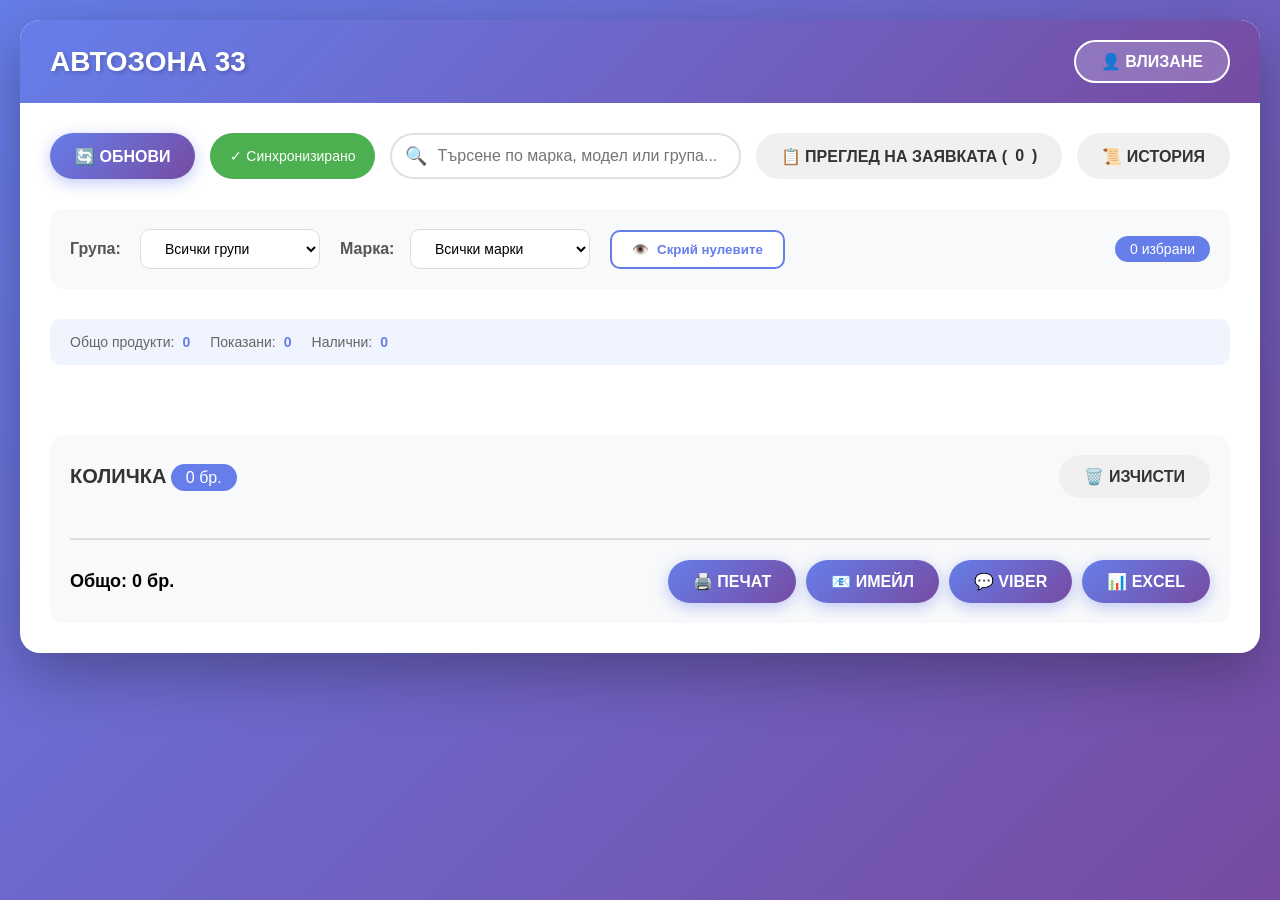
==== index.html @ 14c391a9 "Update index.html" ====
<!DOCTYPE html>
<html lang="bg">
<head>
    <meta charset="UTF-8">
    <meta name="viewport" content="width=device-width, initial-scale=1.0">
    <title>АВТОЗОНА 33</title>
    <style>
        * {
            margin: 0;
            padding: 0;
            box-sizing: border-box;
            font-family: 'Segoe UI', Tahoma, Geneva, Verdana, sans-serif;
        }
        
        body {
            background: linear-gradient(135deg, #667eea 0%, #764ba2 100%);
            min-height: 100vh;
            padding: 20px;
        }
        
        .container {
            max-width: 1400px;
            margin: 0 auto;
            background: white;
            border-radius: 20px;
            box-shadow: 0 20px 60px rgba(0,0,0,0.3);
            overflow: hidden;
        }
        
        .header {
            background: linear-gradient(135deg, #667eea 0%, #764ba2 100%);
            color: white;
            padding: 20px 30px;
            display: flex;
            justify-content: space-between;
            align-items: center;
        }
        
        .logo {
            font-size: 28px;
            font-weight: bold;
            text-shadow: 2px 2px 4px rgba(0,0,0,0.2);
        }
        
        .login-btn {
            background: rgba(255,255,255,0.2);
            border: 2px solid white;
            color: white;
            padding: 10px 25px;
            border-radius: 50px;
            font-size: 16px;
            cursor: pointer;
            transition: all 0.3s;
            font-weight: bold;
        }
        
        .login-btn:hover {
            background: white;
            color: #667eea;
        }
        
        .main-content {
            padding: 30px;
        }
        
        .toolbar {
            display: flex;
            gap: 15px;
            margin-bottom: 30px;
            flex-wrap: wrap;
        }
        
        .tool-btn {
            padding: 12px 25px;
            border: none;
            border-radius: 50px;
            font-size: 16px;
            font-weight: bold;
            cursor: pointer;
            display: flex;
            align-items: center;
            gap: 8px;
            transition: all 0.3s;
        }
        
        .tool-btn.primary {
            background: linear-gradient(135deg, #667eea 0%, #764ba2 100%);
            color: white;
            box-shadow: 0 4px 15px rgba(102, 126, 234, 0.4);
        }
        
        .tool-btn.primary:hover {
            transform: translateY(-2px);
            box-shadow: 0 6px 20px rgba(102, 126, 234, 0.6);
        }
        
        .tool-btn.secondary {
            background: #f0f0f0;
            color: #333;
        }
        
        .tool-btn.secondary:hover {
            background: #e0e0e0;
        }
        
        .tool-btn.active {
            background: #667eea;
            color: white;
        }
        
        .status-badge {
            background: #4CAF50;
            color: white;
            padding: 8px 20px;
            border-radius: 50px;
            font-size: 14px;
            display: inline-flex;
            align-items: center;
            gap: 8px;
        }
        
        .search-box {
            flex: 1;
            min-width: 250px;
            position: relative;
        }
        
        .search-box input {
            width: 100%;
            padding: 12px 20px;
            padding-left: 45px;
            border: 2px solid #e0e0e0;
            border-radius: 50px;
            font-size: 16px;
            transition: all 0.3s;
        }
        
        .search-box input:focus {
            outline: none;
            border-color: #667eea;
            box-shadow: 0 0 0 3px rgba(102, 126, 234, 0.1);
        }
        
        .search-box::before {
            content: '🔍';
            position: absolute;
            left: 15px;
            top: 50%;
            transform: translateY(-50%);
            font-size: 18px;
            color: #999;
        }
        
        .filters {
            background: #f8f9fa;
            padding: 20px;
            border-radius: 15px;
            margin-bottom: 30px;
            display: flex;
            gap: 20px;
            flex-wrap: wrap;
            align-items: center;
        }
        
        .filter-group {
            display: flex;
            align-items: center;
            gap: 10px;
        }
        
        .filter-group label {
            font-weight: bold;
            color: #555;
            min-width: 60px;
        }
        
        .filter-select {
            padding: 10px 20px;
            border: 1px solid #ddd;
            border-radius: 10px;
            font-size: 14px;
            min-width: 180px;
            background: white;
            cursor: pointer;
        }
        
        .filter-select:focus {
            outline: none;
            border-color: #667eea;
        }
        
        .filter-select option:disabled {
            color: #999;
            font-style: italic;
        }
        
        .hide-zero-btn {
            padding: 10px 20px;
            border: 2px solid #667eea;
            border-radius: 10px;
            background: white;
            color: #667eea;
            font-weight: bold;
            cursor: pointer;
            transition: all 0.3s;
            display: flex;
            align-items: center;
            gap: 8px;
        }
        
        .hide-zero-btn.active {
            background: #667eea;
            color: white;
        }
        
        .selected-count {
            background: #667eea;
            color: white;
            padding: 5px 15px;
            border-radius: 20px;
            font-size: 14px;
            margin-left: auto;
        }
        
        .products-grid {
            display: grid;
            grid-template-columns: repeat(auto-fill, minmax(280px, 1fr));
            gap: 20px;
            margin-bottom: 30px;
            max-height: 600px;
            overflow-y: auto;
            padding: 10px;
        }
        
        .product-card {
            background: white;
            border: 1px solid #eee;
            border-radius: 15px;
            padding: 20px;
            box-shadow: 0 4px 10px rgba(0,0,0,0.05);
            transition: all 0.3s;
            cursor: pointer;
            position: relative;
        }
        
        .product-card:hover {
            transform: translateY(-5px);
            box-shadow: 0 8px 20px rgba(0,0,0,0.1);
            border-color: #667eea;
        }
        
        .product-card.selected {
            border: 2px solid #667eea;
            background: #f0f4ff;
        }
        
        .product-card.out-of-stock {
            opacity: 0.6;
            background: #f5f5f5;
        }
        
        .product-brand {
            color: #667eea;
            font-size: 14px;
            font-weight: bold;
            text-transform: uppercase;
            margin-bottom: 5px;
        }
        
        .product-name {
            font-size: 18px;
            font-weight: bold;
            margin-bottom: 10px;
            color: #333;
            padding-right: 50px;
        }
        
        .product-group {
            color: #666;
            font-size: 14px;
            margin-bottom: 15px;
        }
        
        .product-stock {
            position: absolute;
            top: 20px;
            right: 20px;
            background: #e3f2fd;
            color: #1976d2;
            padding: 5px 10px;
            border-radius: 20px;
            font-size: 12px;
            font-weight: bold;
        }
        
        .product-stock.low {
            background: #ffebee;
            color: #c62828;
        }
        
        .product-stock.medium {
            background: #fff3e0;
            color: #ef6c00;
        }
        
        .product-stock.high {
            background: #e8f5e8;
            color: #2e7d32;
        }
        
        .product-footer {
            display: flex;
            justify-content: flex-end;
            margin-top: 15px;
        }
        
        .add-btn {
            background: #4CAF50;
            color: white;
            border: none;
            width: 40px;
            height: 40px;
            border-radius: 50%;
            font-size: 20px;
            cursor: pointer;
            transition: all 0.3s;
            display: flex;
            align-items: center;
            justify-content: center;
        }
        
        .add-btn:hover {
            background: #45a049;
            transform: scale(1.1);
        }
        
        .add-btn:disabled {
            background: #ccc;
            cursor: not-allowed;
            transform: none;
        }
        
        .no-products {
            grid-column: 1/-1;
            text-align: center;
            padding: 50px;
            color: #666;
            font-size: 16px;
        }
        
        .cart-panel {
            background: #f8f9fa;
            border-radius: 15px;
            padding: 20px;
            margin-top: 30px;
        }
        
        .cart-header {
            display: flex;
            justify-content: space-between;
            align-items: center;
            margin-bottom: 20px;
        }
        
        .cart-title {
            font-size: 20px;
            font-weight: bold;
            color: #333;
        }
        
        .cart-count {
            background: #667eea;
            color: white;
            padding: 5px 15px;
            border-radius: 50px;
            font-size: 16px;
        }
        
        .cart-items {
            max-height: 300px;
            overflow-y: auto;
            margin-bottom: 20px;
        }
        
        .cart-item {
            background: white;
            padding: 15px;
            border-radius: 10px;
            margin-bottom: 10px;
            display: flex;
            justify-content: space-between;
            align-items: center;
            flex-wrap: wrap;
            gap: 10px;
        }
        
        .cart-item-info {
            flex: 1;
            min-width: 200px;
        }
        
        .cart-item-info h4 {
            font-size: 16px;
            margin-bottom: 5px;
        }
        
        .cart-item-info p {
            color: #666;
            font-size: 14px;
        }
        
        .cart-item-actions {
            display: flex;
            align-items: center;
            gap: 8px;
            flex-wrap: wrap;
        }
        
        .quantity-input {
            width: 70px;
            padding: 8px;
            border: 1px solid #ddd;
            border-radius: 8px;
            text-align: center;
            font-size: 14px;
            font-weight: bold;
        }
        
        .quantity-input:focus {
            outline: none;
            border-color: #667eea;
        }
        
        .quantity-btn {
            background: #f0f0f0;
            border: none;
            width: 35px;
            height: 35px;
            border-radius: 50%;
            font-size: 18px;
            cursor: pointer;
            transition: all 0.3s;
            display: flex;
            align-items: center;
            justify-content: center;
        }
        
        .quantity-btn:hover {
            background: #667eea;
            color: white;
        }
        
        .quantity-btn:disabled {
            background: #f0f0f0;
            color: #ccc;
            cursor: not-allowed;
        }
        
        .remove-btn {
            background: #ff4444;
            color: white;
            border: none;
            width: 35px;
            height: 35px;
            border-radius: 50%;
            font-size: 18px;
            cursor: pointer;
            transition: all 0.3s;
            display: flex;
            align-items: center;
            justify-content: center;
        }
        
        .remove-btn:hover {
            background: #cc0000;
            transform: scale(1.1);
        }
        
        .stock-warning {
            color: #c62828;
            font-size: 12px;
            margin-top: 5px;
        }
        
        .cart-footer {
            display: flex;
            justify-content: space-between;
            align-items: center;
            padding-top: 20px;
            border-top: 2px solid #ddd;
            flex-wrap: wrap;
            gap: 20px;
        }
        
        .cart-total {
            font-size: 18px;
            font-weight: bold;
        }
        
        .cart-actions {
            display: flex;
            gap: 10px;
            flex-wrap: wrap;
        }
        
        .modal {
            display: none;
            position: fixed;
            top: 0;
            left: 0;
            width: 100%;
            height: 100%;
            background: rgba(0,0,0,0.5);
            justify-content: center;
            align-items: center;
            z-index: 1000;
        }
        
        .modal.active {
            display: flex;
        }
        
        .modal-content {
            background: white;
            border-radius: 20px;
            padding: 30px;
            max-width: 800px;
            width: 90%;
            max-height: 80vh;
            overflow-y: auto;
        }
        
        .modal-header {
            display: flex;
            justify-content: space-between;
            align-items: center;
            margin-bottom: 20px;
        }
        
        .modal-close {
            background: none;
            border: none;
            font-size: 24px;
            cursor: pointer;
            color: #666;
        }
        
        .history-list {
            display: flex;
            flex-direction: column;
            gap: 15px;
        }
        
        .history-item {
            background: #f8f9fa;
            padding: 15px;
            border-radius: 10px;
            cursor: pointer;
            transition: all 0.3s;
        }
        
        .history-item:hover {
            background: #f0f0f0;
        }
        
        .history-date {
            color: #667eea;
            font-weight: bold;
            margin-bottom: 5px;
        }
        
        .history-summary {
            display: flex;
            justify-content: space-between;
            color: #666;
        }
        
        .loading {
            display: none;
            text-align: center;
            padding: 50px;
        }
        
        .loading.active {
            display: block;
        }
        
        .spinner {
            border: 4px solid #f3f3f3;
            border-top: 4px solid #667eea;
            border-radius: 50%;
            width: 50px;
            height: 50px;
            animation: spin 1s linear infinite;
            margin: 0 auto 20px;
        }
        
        @keyframes spin {
            0% { transform: rotate(0deg); }
            100% { transform: rotate(360deg); }
        }
        
        .stats-bar {
            background: #f0f4ff;
            padding: 15px 20px;
            border-radius: 10px;
            margin-bottom: 20px;
            display: flex;
            gap: 20px;
            flex-wrap: wrap;
            align-items: center;
            font-size: 14px;
        }
        
        .stats-item {
            display: flex;
            align-items: center;
            gap: 8px;
        }
        
        .stats-label {
            color: #666;
        }
        
        .stats-value {
            font-weight: bold;
            color: #667eea;
        }
        
        @media (max-width: 768px) {
            .toolbar {
                flex-direction: column;
            }
            
            .filters {
                flex-direction: column;
                align-items: stretch;
            }
            
            .filter-group {
                flex-direction: column;
                align-items: stretch;
            }
            
            .products-grid {
                grid-template-columns: 1fr;
            }
            
            .cart-footer {
                flex-direction: column;
                align-items: stretch;
            }
            
            .cart-actions {
                justify-content: center;
            }
            
            .cart-item {
                flex-direction: column;
                align-items: flex-start;
            }
            
            .cart-item-actions {
                width: 100%;
                justify-content: space-between;
            }
        }
    </style>
</head>
<body>
    <div class="container">
        <div class="header">
            <div class="logo">АВТОЗОНА 33</div>
            <button class="login-btn" onclick="toggleLogin()">👤 ВЛИЗАНЕ</button>
        </div>
        
        <div class="main-content">
            <div class="toolbar">
                <button class="tool-btn primary" onclick="loadProductsFromGoogleSheets()">
                    🔄 ОБНОВИ
                </button>
                <div class="status-badge" id="statusBadge">
                    ✓ Синхронизирано
                </div>
                <div class="search-box">
                    <input type="text" id="searchInput" placeholder="Търсене по марка, модел или група..." oninput="handleSearch()">
                </div>
                <button class="tool-btn secondary" onclick="showCartModal()">
                    📋 ПРЕГЛЕД НА ЗАЯВКАТА (<span id="cartCount">0</span>)
                </button>
                <button class="tool-btn secondary" onclick="showHistoryModal()">
                    📜 ИСТОРИЯ
                </button>
            </div>
            
            <div class="filters">
                <div class="filter-group">
                    <label>Група:</label>
                    <select class="filter-select" id="groupFilter" onchange="filterProducts()">
                        <option value="all">Всички групи</option>
                    </select>
                </div>
                <div class="filter-group">
                    <label>Марка:</label>
                    <select class="filter-select" id="brandFilter" onchange="filterProducts()">
                        <option value="all">Всички марки</option>
                    </select>
                </div>
                <button class="hide-zero-btn" id="hideZeroBtn" onclick="toggleHideZero()">
                    <span>👁️</span> Скрий нулевите
                </button>
                <div class="selected-count" id="selectedCount">
                    0 избрани
                </div>
            </div>
            
            <div class="stats-bar" id="statsBar">
                <div class="stats-item">
                    <span class="stats-label">Общо продукти:</span>
                    <span class="stats-value" id="totalProducts">0</span>
                </div>
                <div class="stats-item">
                    <span class="stats-label">Показани:</span>
                    <span class="stats-value" id="shownProducts">0</span>
                </div>
                <div class="stats-item">
                    <span class="stats-label">Налични:</span>
                    <span class="stats-value" id="inStockProducts">0</span>
                </div>
            </div>
            
            <div class="loading" id="loadingSpinner">
                <div class="spinner"></div>
                <p>Зареждане на продуктите...</p>
            </div>
            
            <div class="products-grid" id="productsGrid"></div>
            
            <div class="cart-panel">
                <div class="cart-header">
                    <div>
                        <span class="cart-title">КОЛИЧКА</span>
                        <span class="cart-count" id="cartPanelCount">0 бр.</span>
                    </div>
                    <div>
                        <button class="tool-btn secondary" onclick="clearCart()">🗑️ ИЗЧИСТИ</button>
                    </div>
                </div>
                
                <div class="cart-items" id="cartItems"></div>
                
                <div class="cart-footer">
                    <div class="cart-total" id="cartTotal">Общо: 0 бр.</div>
                    <div class="cart-actions">
                        <button class="tool-btn primary" onclick="printCart()">🖨️ ПЕЧАТ</button>
                        <button class="tool-btn primary" onclick="emailCart()">📧 ИМЕЙЛ</button>
                        <button class="tool-btn primary" onclick="viberCart()">💬 VIBER</button>
                        <button class="tool-btn primary" onclick="exportCart()">📊 EXCEL</button>
                    </div>
                </div>
            </div>
        </div>
    </div>
    
    <div class="modal" id="cartModal">
        <div class="modal-content">
            <div class="modal-header">
                <h2>📋 ЗАЯВКА - АВТОЗОНА 33</h2>
                <button class="modal-close" onclick="closeCartModal()">&times;</button>
            </div>
            <div id="modalCartItems"></div>
            <div class="cart-footer">
                <div class="cart-total" id="modalCartTotal">Общо: 0 бр.</div>
                <div class="cart-actions">
                    <button class="tool-btn primary" onclick="printCart()">🖨️ ПЕЧАТ / PDF</button>
                    <button class="tool-btn primary" onclick="emailCart()">📧 ИМЕЙЛ</button>
                    <button class="tool-btn primary" onclick="viberCart()">💬 VIBER</button>
                    <button class="tool-btn primary" onclick="exportCart()">📊 ЕКСПОРТ В EXCEL</button>
                    <button class="tool-btn secondary" onclick="clearCart()">🗑️ ИЗЧИСТИ КОЛИЧКАТА</button>
                </div>
            </div>
        </div>
    </div>
    
    <div class="modal" id="historyModal">
        <div class="modal-content">
            <div class="modal-header">
                <h2>📜 История на заявките</h2>
                <button class="modal-close" onclick="closeHistoryModal()">&times;</button>
            </div>
            <div class="history-list" id="historyList"></div>
        </div>
    </div>

    <script>
        // ==================== КОНФИГУРАЦИЯ ====================
        const GOOGLE_SHEETS_URL = 'https://docs.google.com/spreadsheets/d/e/2PACX-1vRT-vUn0NhIFZHcJ0lLPcG8EdzIbdRPxQ5UPUSufkdvih5TiIrk7GHsdOZhF3Ne2l1n4zmBYa7nSf6c/pub?output=csv';
        
        // ==================== ГЛОБАЛНИ ПРОМЕНЛИВИ ====================
        let allProducts = [];
        let filteredProducts = [];
        let cart = [];
        let selectedProducts = new Set();
        let orders = JSON.parse(localStorage.getItem('orders') || '[]');
        let hideZeroStock = false;
        let searchTerm = '';
        
        // ==================== ОСНОВНА ФУНКЦИЯ ЗА ЗАРЕЖДАНЕ ====================
        function loadProductsFromGoogleSheets() {
            showLoading(true);
            updateStatus('⏳ Зареждане...');
            
            const url = GOOGLE_SHEETS_URL + '&nocache=' + new Date().getTime();
            console.log('Зареждане от:', url);
            
            fetch(url, { 
                mode: 'cors',
                cache: 'no-store',
                headers: {
                    'Accept': 'text/csv'
                }
            })
                .then(response => {
                    if (!response.ok) {
                        throw new Error(`HTTP грешка ${response.status}`);
                    }
                    return response.text();
                })
                .then(csvData => {
                    if (csvData.trim().startsWith('<!DOCTYPE')) {
                        throw new Error('Получен е HTML вместо CSV - грешен URL');
                    }
                    
                    allProducts = parseCSV(csvData);
                    
                    if (allProducts.length === 0) {
                        throw new Error('Няма данни в таблицата');
                    }
                    
                    initializeFilters();
                    filterProducts();
                    updateStatus('✓ Синхронизирано');
                    showLoading(false);
                })
                .catch(error => {
                    console.error('Грешка:', error);
                    updateStatus('⚠ ' + error.message);
                    showLoading(false);
                    loadSampleData();
                });
        }
        
        // ==================== ФУНКЦИИ ЗА ПАРСВАНЕ ====================
        function parseCSV(csvText) {
            const lines = csvText.split('\n');
            if (lines.length < 2) return [];
            
            const headers = lines[0].split(',').map(h => h.trim().replace(/"/g, ''));
            const products = [];
            
            for (let i = 1; i < lines.length; i++) {
                if (lines[i].trim() === '') continue;
                
                const values = parseCSVLine(lines[i]);
                if (values.length !== headers.length) continue;
                
                const product = {};
                for (let j = 0; j < headers.length; j++) {
                    product[headers[j]] = values[j] ? values[j].replace(/"/g, '').trim() : '';
                }
                
                const parsedProduct = {
                    id: i,
                    brand: product['Марка'] || product['Brand'] || product['brand'] || 'Няма марка',
                    model: product['Модел'] || product['Model'] || product['model'] || 'Без модел',
                    group: product['Група'] || product['Group'] || product['group'] || 'Общи',
                    stock: parseInt(product['Наличност'] || product['Stock'] || product['stock'] || '0'),
                    code: product['Код'] || product['Code'] || product['code'] || `PRD${i}`,
                    description: product['Описание'] || product['Description'] || product['description'] || ''
                };
                
                if (isNaN(parsedProduct.stock)) parsedProduct.stock = 0;
                
                products.push(parsedProduct);
            }
            
            return products;
        }
        
        function parseCSVLine(line) {
            const result = [];
            let current = '';
            let inQuotes = false;
            
            for (let i = 0; i < line.length; i++) {
                const char = line[i];
                
                if (char === '"') {
                    inQuotes = !inQuotes;
                } else if (char === ',' && !inQuotes) {
                    result.push(current);
                    current = '';
                } else {
                    current += char;
                }
            }
            
            result.push(current);
            return result;
        }
        
        // ==================== ФУНКЦИИ ЗА ФИЛТРИРАНЕ ====================
        function initializeFilters() {
            updateSmartFilters();
        }
        
        function updateSmartFilters() {
            // Вземаме само продуктите, които отговарят на текущите условия
            let baseProducts = allProducts;
            
            // Прилагаме търсене за умните филтри
            if (searchTerm) {
                const term = searchTerm.toLowerCase();
                baseProducts = allProducts.filter(p => 
                    p.brand.toLowerCase().includes(term) ||
                    p.model.toLowerCase().includes(term) ||
                    p.group.toLowerCase().includes(term) ||
                    p.code.toLowerCase().includes(term)
                );
            }
            
            // Вземаме уникални групи и марки само от релевантните продукти
            const groups = [...new Set(baseProducts.map(p => p.group))].sort();
            const brands = [...new Set(baseProducts.map(p => p.brand))].sort();
            
            const groupSelect = document.getElementById('groupFilter');
            const brandSelect = document.getElementById('brandFilter');
            
            const currentGroup = groupSelect.value;
            const currentBrand = brandSelect.value;
            
            // Обновяваме групите
            groupSelect.innerHTML = '<option value="all">Всички групи</option>' + 
                groups.map(g => `<option value="${g}" ${g === currentGroup ? 'selected' : ''}>${g}</option>`).join('');
            
            // За марките, ако има избрана група, показваме само марки от тази група
            let relevantBrands = brands;
            if (currentGroup !== 'all') {
                const productsInGroup = baseProducts.filter(p => p.group === currentGroup);
                relevantBrands = [...new Set(productsInGroup.map(p => p.brand))].sort();
            }
            
            brandSelect.innerHTML = '<option value="all">Всички марки</option>' + 
                relevantBrands.map(b => `<option value="${b}" ${b === currentBrand ? 'selected' : ''}>${b}</option>`).join('');
        }
        
        function filterProducts() {
            const group = document.getElementById('groupFilter').value;
            const brand = document.getElementById('brandFilter').value;
            
            // Започваме с всички продукти
            let filtered = allProducts;
            
            // Прилагаме търсене
            if (searchTerm) {
                const term = searchTerm.toLowerCase();
                filtered = filtered.filter(p => 
                    p.brand.toLowerCase().includes(term) ||
                    p.model.toLowerCase().includes(term) ||
                    p.group.toLowerCase().includes(term) ||
                    p.code.toLowerCase().includes(term)
                );
            }
            
            // Прилагаме груп филтър
            if (group !== 'all') {
                filtered = filtered.filter(p => p.group === group);
            }
            
            // Прилагаме бранд филтър
            if (brand !== 'all') {
                filtered = filtered.filter(p => p.brand === brand);
            }
            
            // Прилагаме скриване на нулевите
            if (hideZeroStock) {
                filtered = filtered.filter(p => p.stock > 0);
            }
            
            filteredProducts = filtered;
            
            // Обновяваме умните филтри (но без да ги прилагаме рекурсивно)
            updateSmartFilters();
            
            renderProducts();
            updateStats();
        }
        
        function handleSearch() {
            searchTerm = document.getElementById('searchInput').value;
            filterProducts();
        }
        
        function toggleHideZero() {
            hideZeroStock = !hideZeroStock;
            const btn = document.getElementById('hideZeroBtn');
            if (hideZeroStock) {
                btn.classList.add('active');
                btn.innerHTML = '<span>👁️</span> Покажи нулевите';
            } else {
                btn.classList.remove('active');
                btn.innerHTML = '<span>👁️</span> Скрий нулевите';
            }
            filterProducts();
        }
        
        // ==================== СТАТИСТИКА ====================
        function updateStats() {
            document.getElementById('totalProducts').textContent = allProducts.length;
            document.getElementById('shownProducts').textContent = filteredProducts.length;
            
            const inStock = allProducts.filter(p => p.stock > 0).length;
            document.getElementById('inStockProducts').textContent = inStock;
        }
        
        // ==================== ФУНКЦИЯ ЗА ВИЗУАЛИЗИРАНЕ НА НАЛИЧНОСТ ====================
        function formatStock(stock) {
            if (stock > 9) return '>9';
            if (stock === 0) return '0';
            return stock.toString();
        }
        
        function getStockClass(stock) {
            if (stock === 0) return 'low';
            if (stock <= 3) return 'medium';
            return 'high';
        }
        
        // ==================== РЕНДЕРИРАНЕ ====================
        function renderProducts() {
            const grid = document.getElementById('productsGrid');
            
            if (filteredProducts.length === 0) {
                grid.innerHTML = '<div class="no-products">🔍 Няма намерени продукти</div>';
                return;
            }
            
            grid.innerHTML = filteredProducts.map(product => {
                const inCart = cart.find(item => item.id === product.id);
                const currentQuantity = inCart ? inCart.quantity : 0;
                const maxStock = product.stock > 9 ? 999 : product.stock;
                const isOutOfStock = product.stock === 0;
                const isMaxReached = currentQuantity >= maxStock;
                const isSelected = selectedProducts.has(product.id);
                
                return `
                <div class="product-card ${isSelected ? 'selected' : ''} ${isOutOfStock ? 'out-of-stock' : ''}" 
                     onclick="toggleProductSelection(${product.id})">
                    <div class="product-brand">${product.brand}</div>
                    <div class="product-name">${product.model}</div>
                    <div class="product-group">${product.group}</div>
                    <div class="product-stock ${getStockClass(product.stock)}">
                        📦 ${formatStock(product.stock)}
                    </div>
                    <div class="product-footer">
                        <button class="add-btn" 
                                onclick="addToCart(${product.id}); event.stopPropagation();"
                                ${isOutOfStock || isMaxReached ? 'disabled' : ''}>
                            ${isOutOfStock ? '×' : '+'}
                        </button>
                    </div>
                    ${isOutOfStock ? '<div style="color: #c62828; font-size: 12px; margin-top: 5px; text-align: right;">✕ Няма наличност</div>' : ''}
                    ${isMaxReached && !isOutOfStock ? '<div style="color: #ef6c00; font-size: 12px; margin-top: 5px; text-align: right;">⚠ Максимум</div>' : ''}
                </div>
            `}).join('');
            
            updateSelectedCount();
        }
        
        // ==================== ФУНКЦИИ ЗА СЕЛЕКТИРАНЕ ====================
        function toggleProductSelection(productId) {
            if (selectedProducts.has(productId)) {
                selectedProducts.delete(productId);
            } else {
                selectedProducts.add(productId);
            }
            renderProducts();
        }
        
        function updateSelectedCount() {
            document.getElementById('selectedCount').textContent = `${selectedProducts.size} избрани`;
        }
        
        // ==================== ФУНКЦИИ ЗА КОЛИЧКА ====================
        function addToCart(productId) {
            const product = allProducts.find(p => p.id === productId);
            if (!product) return;
            
            if (product.stock === 0) {
                showNotification('❌ Продуктът не е наличен');
                return;
            }
            
            const existingItem = cart.find(item => item.id === productId);
            const currentQuantity = existingItem ? existingItem.quantity : 0;
            const maxStock = product.stock > 9 ? 999 : product.stock;
            
            if (currentQuantity >= maxStock) {
                showNotification(`⚠ Достигнахте максималната наличност (${formatStock(product.stock)})`);
                return;
            }
            
            if (existingItem) {
                existingItem.quantity++;
            } else {
                cart.push({
                    ...product,
                    quantity: 1
                });
            }
            
            updateCartDisplay();
            saveCartToLocalStorage();
            renderProducts();
            showNotification('✅ Продуктът е добавен в количката');
        }
        
        function removeFromCart(productId) {
            cart = cart.filter(item => item.id !== productId);
            updateCartDisplay();
            saveCartToLocalStorage();
            renderProducts();
        }
        
        function updateQuantity(productId, newQuantity) {
            const item = cart.find(item => item.id === productId);
            if (!item) return;
            
            const product = allProducts.find(p => p.id === productId);
            const maxStock = product.stock > 9 ? 999 : product.stock;
            
            // Валидация
            if (newQuantity < 1) {
                removeFromCart(productId);
                return;
            }
            
            if (newQuantity > maxStock) {
                showNotification(`⚠ Максималната наличност е ${formatStock(product.stock)}`);
                item.quantity = maxStock;
            } else {
                item.quantity = newQuantity;
            }
            
            updateCartDisplay();
            saveCartToLocalStorage();
            renderProducts();
        }
        
        function handleQuantityInput(productId, value) {
            const quantity = parseInt(value);
            if (!isNaN(quantity)) {
                updateQuantity(productId, quantity);
            }
        }
        
        function updateCartDisplay() {
            const cartItems = document.getElementById('cartItems');
            const cartPanelCount = document.getElementById('cartPanelCount');
            const cartTotal = document.getElementById('cartTotal');
            const cartCount = document.getElementById('cartCount');
            
            if (cart.length === 0) {
                cartItems.innerHTML = '<div style="text-align: center; padding: 20px; color: #666;">Количката е празна</div>';
            } else {
                cartItems.innerHTML = cart.map(item => {
                    const product = allProducts.find(p => p.id === item.id);
                    const maxStock = product.stock > 9 ? 999 : product.stock;
                    const isMaxReached = item.quantity >= maxStock;
                    
                    return `
                    <div class="cart-item">
                        <div class="cart-item-info">
                            <h4>${item.brand} - ${item.model}</h4>
                            <p>Код: ${item.code} | Група: ${item.group}</p>
                            ${isMaxReached ? '<div class="stock-warning">⚠ Максимална наличност</div>' : ''}
                        </div>
                        <div class="cart-item-actions">
                            <button class="quantity-btn" onclick="updateQuantity(${item.id}, ${item.quantity - 1})">-</button>
                            <input type="number" class="quantity-input" 
                                   value="${item.quantity}" 
                                   min="1" 
                                   max="${maxStock}"
                                   onchange="handleQuantityInput(${item.id}, this.value)"
                                   onkeypress="return (event.charCode >= 48 && event.charCode <= 57)">
                            <button class="quantity-btn" onclick="updateQuantity(${item.id}, ${item.quantity + 1})"
                                    ${isMaxReached ? 'disabled' : ''}>+</button>
                            <button class="remove-btn" onclick="removeFromCart(${item.id})">×</button>
                        </div>
                    </div>
                `}).join('');
            }
            
            const totalItems = cart.reduce((sum, item) => sum + item.quantity, 0);
            cartPanelCount.textContent = `${totalItems} бр.`;
            cartTotal.textContent = `Общо: ${totalItems} бр.`;
            cartCount.textContent = totalItems;
            
            if (document.getElementById('cartModal').classList.contains('active')) {
                showCartModal();
            }
        }
        
        function clearCart() {
            if (confirm('Сигурни ли сте, че искате да изчистите количката?')) {
                cart = [];
                updateCartDisplay();
                saveCartToLocalStorage();
                renderProducts();
            }
        }
        
        // ==================== ФУНКЦИИ ЗА ЗАПАЗВАНЕ ====================
        function saveCartToLocalStorage() {
            localStorage.setItem('cart', JSON.stringify(cart));
        }
        
        function loadCartFromLocalStorage() {
            const savedCart = localStorage.getItem('cart');
            if (savedCart) {
                cart = JSON.parse(savedCart);
                updateCartDisplay();
            }
        }
        
        // ==================== ФУНКЦИИ ЗА ИСТОРИЯ ====================
        function saveOrder() {
            if (cart.length === 0) {
                alert('Количката е празна!');
                return;
            }
            
            const order = {
                id: Date.now(),
                date: new Date().toLocaleString('bg-BG'),
                items: [...cart],
                total: cart.reduce((sum, item) => sum + item.quantity, 0)
            };
            
            orders.push(order);
            localStorage.setItem('orders', JSON.stringify(orders));
            
            showNotification('✅ Заявката е запазена в историята');
        }
        
        // ==================== ФУНКЦИИ ЗА МОДАЛНИ ПРОЗОРЦИ ====================
        function showCartModal() {
            const modal = document.getElementById('cartModal');
            const modalCartItems = document.getElementById('modalCartItems');
            const modalCartTotal = document.getElementById('modalCartTotal');
            
            if (cart.length === 0) {
                modalCartItems.innerHTML = '<div style="text-align: center; padding: 20px;">Количката е празна</div>';
            } else {
                modalCartItems.innerHTML = cart.map(item => `
                    <div class="cart-item">
                        <div class="cart-item-info">
                            <h4>${item.brand} - ${item.model}</h4>
                            <p>Код: ${item.code} | Група: ${item.group}</p>
                        </div>
                        <div style="font-weight: bold;">Количество: ${item.quantity}</div>
                    </div>
                `).join('');
            }
            
            const totalItems = cart.reduce((sum, item) => sum + item.quantity, 0);
            modalCartTotal.textContent = `Общо: ${totalItems} бр.`;
            
            modal.classList.add('active');
        }
        
        function closeCartModal() {
            document.getElementById('cartModal').classList.remove('active');
        }
        
        function showHistoryModal() {
            const modal = document.getElementById('historyModal');
            const historyList = document.getElementById('historyList');
            
            if (orders.length === 0) {
                historyList.innerHTML = '<div style="text-align: center; padding: 20px;">Няма запазени заявки</div>';
            } else {
                historyList.innerHTML = orders.map(order => `
                    <div class="history-item" onclick="loadOrder(${order.id})">
                        <div class="history-date">📅 ${order.date}</div>
                        <div class="history-summary">
                            <span>${order.items.length} артикула</span>
                            <span>${order.total} броя общо</span>
                        </div>
                    </div>
                `).join('');
            }
            
            modal.classList.add('active');
        }
        
        function closeHistoryModal() {
            document.getElementById('historyModal').classList.remove('active');
        }
        
        function loadOrder(orderId) {
            const order = orders.find(o => o.id === orderId);
            if (order) {
                cart = order.items.map(item => ({...item}));
                updateCartDisplay();
                saveCartToLocalStorage();
                renderProducts();
                closeHistoryModal();
                showNotification('✅ Заявката е заредена');
            }
        }
        
        // ==================== ФУНКЦИИ ЗА ЕКСПОРТ ====================
        function printCart() {
            if (cart.length === 0) {
                alert('Количката е празна!');
                return;
            }
            
            const printWindow = window.open('', '_blank');
            printWindow.document.write(`
                <html>
                    <head>
                        <title>АВТОЗОНА 33 - Заявка</title>
                        <style>
                            body { font-family: Arial; padding: 20px; }
                            h1 { color: #667eea; }
                            table { width: 100%; border-collapse: collapse; margin-top: 20px; }
                            th { background: #667eea; color: white; padding: 10px; }
                            td { padding: 10px; border-bottom: 1px solid #ddd; }
                            .total { font-size: 18px; font-weight: bold; margin-top: 20px; }
                        </style>
                    </head>
                    <body>
                        <h1>АВТОЗОНА 33 - Заявка</h1>
                        <p>Дата: ${new Date().toLocaleString('bg-BG')}</p>
                        <table>
                            <tr>
                                <th>Марка</th>
                                <th>Модел</th>
                                <th>Група</th>
                                <th>Код</th>
                                <th>Количество</th>
                            </tr>
                            ${cart.map(item => `
                                <tr>
                                    <td>${item.brand}</td>
                                    <td>${item.model}</td>
                                    <td>${item.group}</td>
                                    <td>${item.code}</td>
                                    <td>${item.quantity}</td>
                                </tr>
                            `).join('')}
                        </table>
                        <div class="total">
                            Общо артикули: ${cart.reduce((sum, item) => sum + item.quantity, 0)} бр.
                        </div>
                    </body>
                </html>
            `);
            printWindow.document.close();
            printWindow.print();
            
            saveOrder();
        }
        
        function exportCart() {
            if (cart.length === 0) {
                alert('Количката е празна!');
                return;
            }
            
            let csv = 'Марка,Модел,Група,Код,Количество\n';
            
            cart.forEach(item => {
                csv += `"${item.brand}","${item.model}","${item.group}","${item.code}",${item.quantity}\n`;
            });
            
            csv += `,,,Общо,${cart.reduce((sum, item) => sum + item.quantity, 0)}\n`;
            
            const blob = new Blob([csv], { type: 'text/csv;charset=utf-8;' });
            const link = document.createElement('a');
            link.href = URL.createObjectURL(blob);
            link.download = `avtozona33_${new Date().toISOString().split('T')[0]}.csv`;
            link.click();
        }
        
        function emailCart() {
            if (cart.length === 0) {
                alert('Количката е празна!');
                return;
            }
            
            let body = 'Заявка ЗА АВТОЗОНА 33\n\n';
            cart.forEach(item => {
                body += `${item.brand} - ${item.model} (${item.quantity} бр.)\n`;
            });
            body += `\nОбщо: ${cart.reduce((sum, item) => sum + item.quantity, 0)} бр.`;
            
            window.location.href = `mailto:?subject=Заявка от АВТОЗОНА 33&body=${encodeURIComponent(body)}`;
        }
        
        function viberCart() {
            if (cart.length === 0) {
                alert('Количката е празна!');
                return;
            }
            
            let text = 'Заявка от АВТОЗОНА 33:\n\n';
            cart.forEach(item => {
                text += `• ${item.brand} - ${item.model} (${item.quantity} бр.)\n`;
            });
            text += `\nОбщо: ${cart.reduce((sum, item) => sum + item.quantity, 0)} бр.`;
            
            window.open(`viber://forward?text=${encodeURIComponent(text)}`);
        }
        
        // ==================== ПОМОЩНИ ФУНКЦИИ ====================
        function showLoading(show) {
            const spinner = document.getElementById('loadingSpinner');
            const grid = document.getElementById('productsGrid');
            
            if (show) {
                spinner.classList.add('active');
                grid.style.display = 'none';
            } else {
                spinner.classList.remove('active');
                grid.style.display = 'grid';
            }
        }
        
        function updateStatus(message) {
            const badge = document.getElementById('statusBadge');
            badge.innerHTML = message;
            
            if (message.includes('✓')) {
                badge.style.background = '#4CAF50';
            } else if (message.includes('⚠')) {
                badge.style.background = '#ff9800';
            } else {
                badge.style.background = '#667eea';
            }
        }
        
        function showNotification(message) {
            console.log(message);
        }
        
        function toggleLogin() {
            alert('Функцията за вход е в разработка');
        }
        
        // ==================== ЗАРЕЖДАНЕ НА ПРИМЕРНИ ДАННИ ====================
        function loadSampleData() {
            allProducts = [
                { id: 1, brand: 'Bosch', model: 'Нагревател свещи', group: 'Горивна система', stock: 5, code: 'BOS001' },
                { id: 2, brand: 'Bosch', model: 'Сензор ABS', group: 'Спирачна система', stock: 3, code: 'BOS002' },
                { id: 3, brand: 'Valeo', model: 'Съединител', group: 'Трансмисия', stock: 0, code: 'VAL001' },
                { id: 4, brand: 'Valeo', model: 'Алтернатор', group: 'Електрика', stock: 12, code: 'VAL002' },
                { id: 5, brand: 'Hella', model: 'Фар ляв', group: 'Осветление', stock: 8, code: 'HEL001' },
                { id: 6, brand: 'Hella', model: 'Фар десен', group: 'Осветление', stock: 2, code: 'HEL002' },
                { id: 7, brand: 'SKF', model: 'Лагер колело', group: 'Окачване', stock: 15, code: 'SKF001' },
                { id: 8, brand: 'SKF', model: 'Лагер скоростна кутия', group: 'Трансмисия', stock: 4, code: 'SKF002' },
                { id: 9, brand: 'Bosch', model: 'Стартер', group: 'Електрика', stock: 7, code: 'BOS003' },
                { id: 10, brand: 'Valeo', model: 'Чистачки', group: 'Аксесоари', stock: 20, code: 'VAL003' }
            ];
            
            initializeFilters();
            filterProducts();
            updateStats();
            updateStatus('⚠ Демо данни (няма връзка)');
            showLoading(false);
        }
        
        // ==================== ИНИЦИАЛИЗАЦИЯ ====================
        document.addEventListener('DOMContentLoaded', function() {
            loadCartFromLocalStorage();
            loadProductsFromGoogleSheets();
            
            window.onclick = function(event) {
                const cartModal = document.getElementById('cartModal');
                const historyModal = document.getElementById('historyModal');
                
                if (event.target === cartModal) {
                    closeCartModal();
                }
                if (event.target === historyModal) {
                    closeHistoryModal();
                    
}
                }
            };
        });
    </script>
</body>
</html>
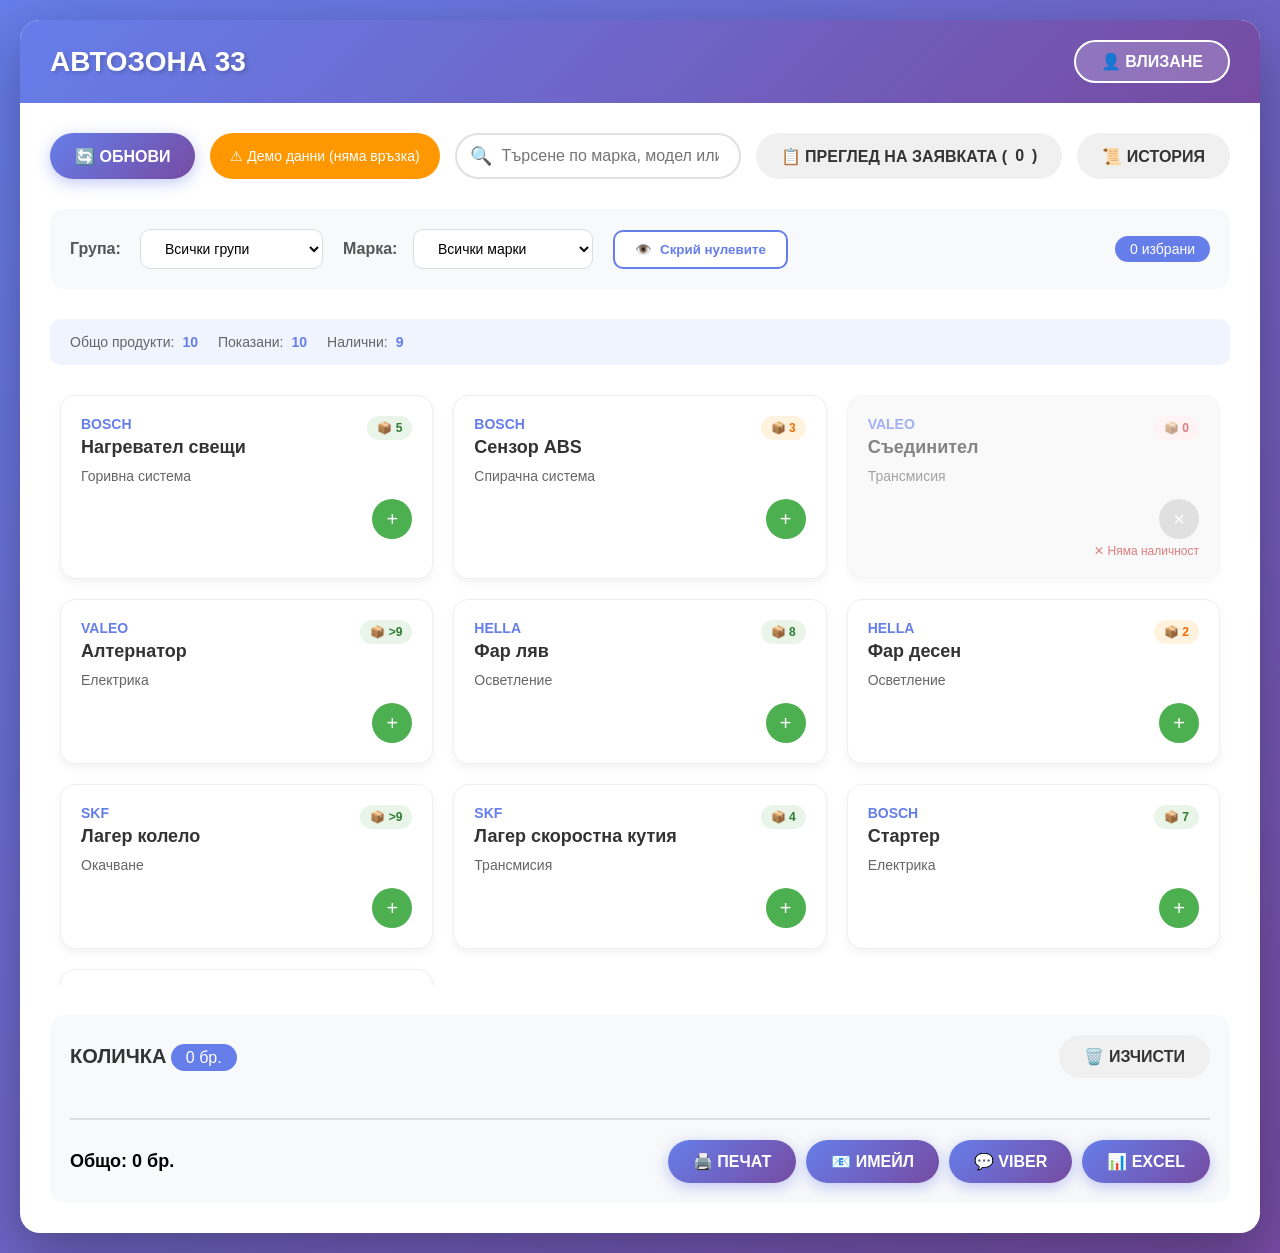
==== commit 24f720e0: "Update index.html" ====
--- a/index.html
+++ b/index.html
@@ -1401,7 +1401,7 @@
                 return;
             }
             
-            let body = 'Заявка ЗА АВТОЗОНА 33\n\n';
+            let body = 'Заявка от АВТОЗОНА 33\n\n';
             cart.forEach(item => {
                 body += `${item.brand} - ${item.model} (${item.quantity} бр.)\n`;
             });
@@ -1496,8 +1496,6 @@
                 }
                 if (event.target === historyModal) {
                     closeHistoryModal();
-                    
-}
                 }
             };
         });
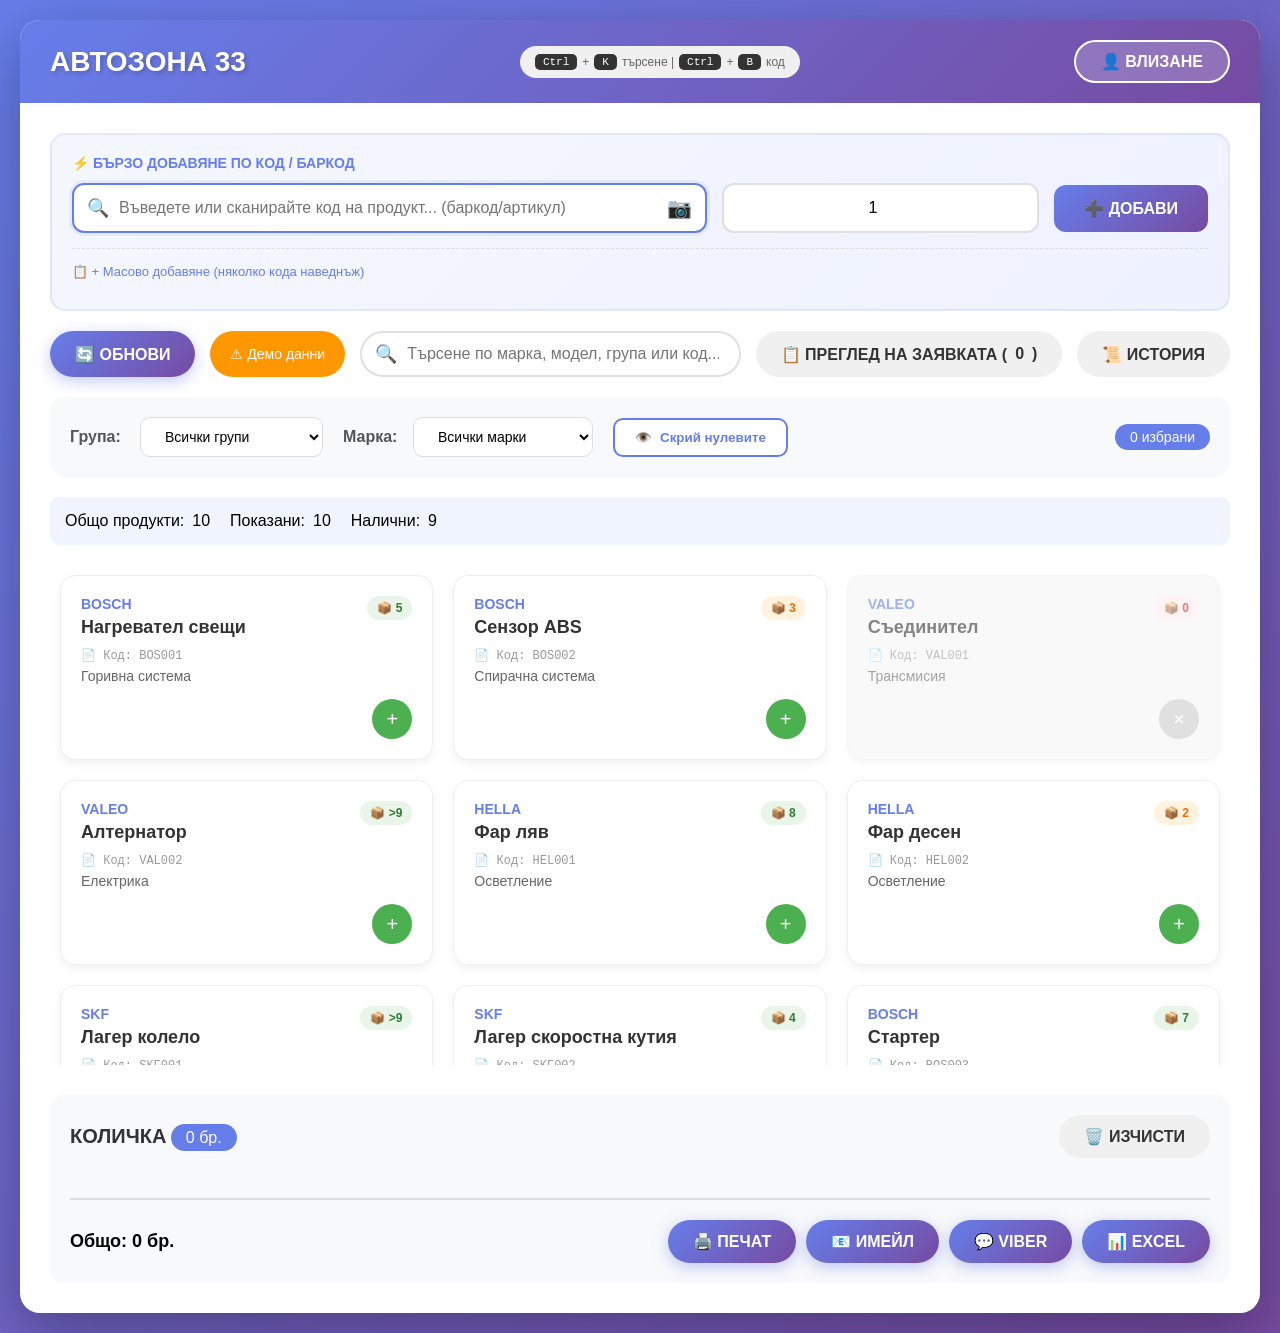
==== commit 5166561d: "Update print statement from 'Hello' to 'Goodbye'" ====
--- a/index.html
+++ b/index.html
@@ -3,7 +3,7 @@
 <head>
     <meta charset="UTF-8">
     <meta name="viewport" content="width=device-width, initial-scale=1.0">
-    <title>АВТОЗОНА 33</title>
+    <title>АВТОЗОНА 33 - Професионална система</title>
     <style>
         * {
             margin: 0;
@@ -34,6 +34,8 @@
             display: flex;
             justify-content: space-between;
             align-items: center;
+            flex-wrap: wrap;
+            gap: 15px;
         }
         
         .logo {
@@ -63,10 +65,156 @@
             padding: 30px;
         }
         
+        /* Quick Add Section - НОВО */
+        .quick-add-section {
+            background: linear-gradient(135deg, #f5f7ff 0%, #eef2ff 100%);
+            border-radius: 15px;
+            padding: 20px;
+            margin-bottom: 20px;
+            border: 2px solid #667eea20;
+        }
+        
+        .quick-add-title {
+            font-size: 14px;
+            color: #667eea;
+            font-weight: bold;
+            margin-bottom: 12px;
+            display: flex;
+            align-items: center;
+            gap: 10px;
+        }
+        
+        .quick-add-row {
+            display: flex;
+            gap: 15px;
+            flex-wrap: wrap;
+            align-items: center;
+        }
+        
+        .code-input-group {
+            flex: 2;
+            min-width: 250px;
+            position: relative;
+        }
+        
+        .code-input-group input {
+            width: 100%;
+            padding: 14px 20px;
+            padding-left: 45px;
+            border: 2px solid #e0e0e0;
+            border-radius: 12px;
+            font-size: 16px;
+            transition: all 0.3s;
+            background: white;
+        }
+        
+        .code-input-group input:focus {
+            outline: none;
+            border-color: #667eea;
+            box-shadow: 0 0 0 3px rgba(102, 126, 234, 0.1);
+        }
+        
+        .code-input-group::before {
+            content: '🔍';
+            position: absolute;
+            left: 15px;
+            top: 50%;
+            transform: translateY(-50%);
+            font-size: 18px;
+            color: #999;
+        }
+        
+        .code-input-group .barcode-icon {
+            position: absolute;
+            right: 15px;
+            top: 50%;
+            transform: translateY(-50%);
+            font-size: 20px;
+            color: #999;
+            pointer-events: none;
+        }
+        
+        .quantity-add-group {
+            flex: 1;
+            min-width: 120px;
+        }
+        
+        .quantity-add-group input {
+            width: 100%;
+            padding: 14px;
+            border: 2px solid #e0e0e0;
+            border-radius: 12px;
+            font-size: 16px;
+            text-align: center;
+        }
+        
+        .quick-add-btn {
+            background: linear-gradient(135deg, #667eea 0%, #764ba2 100%);
+            color: white;
+            border: none;
+            padding: 14px 30px;
+            border-radius: 12px;
+            font-size: 16px;
+            font-weight: bold;
+            cursor: pointer;
+            transition: all 0.3s;
+            display: flex;
+            align-items: center;
+            gap: 8px;
+        }
+        
+        .quick-add-btn:hover {
+            transform: translateY(-2px);
+            box-shadow: 0 5px 15px rgba(102, 126, 234, 0.4);
+        }
+        
+        .batch-add-area {
+            margin-top: 15px;
+            padding-top: 15px;
+            border-top: 1px dashed #ddd;
+        }
+        
+        .batch-add-toggle {
+            background: none;
+            border: none;
+            color: #667eea;
+            cursor: pointer;
+            font-size: 13px;
+            display: flex;
+            align-items: center;
+            gap: 5px;
+            margin-bottom: 10px;
+        }
+        
+        .batch-textarea {
+            width: 100%;
+            padding: 12px;
+            border: 2px solid #e0e0e0;
+            border-radius: 12px;
+            font-size: 14px;
+            font-family: monospace;
+            resize: vertical;
+            display: none;
+        }
+        
+        .batch-textarea.active {
+            display: block;
+        }
+        
+        .batch-actions {
+            margin-top: 10px;
+            display: none;
+            gap: 10px;
+        }
+        
+        .batch-actions.active {
+            display: flex;
+        }
+        
         .toolbar {
             display: flex;
             gap: 15px;
-            margin-bottom: 30px;
+            margin-bottom: 20px;
             flex-wrap: wrap;
         }
         
@@ -103,11 +251,6 @@
             background: #e0e0e0;
         }
         
-        .tool-btn.active {
-            background: #667eea;
-            color: white;
-        }
-        
         .status-badge {
             background: #4CAF50;
             color: white;
@@ -120,7 +263,7 @@
         }
         
         .search-box {
-            flex: 1;
+            flex: 2;
             min-width: 250px;
             position: relative;
         }
@@ -155,7 +298,7 @@
             background: #f8f9fa;
             padding: 20px;
             border-radius: 15px;
-            margin-bottom: 30px;
+            margin-bottom: 20px;
             display: flex;
             gap: 20px;
             flex-wrap: wrap;
@@ -182,16 +325,6 @@
             min-width: 180px;
             background: white;
             cursor: pointer;
-        }
-        
-        .filter-select:focus {
-            outline: none;
-            border-color: #667eea;
-        }
-        
-        .filter-select option:disabled {
-            color: #999;
-            font-style: italic;
         }
         
         .hide-zero-btn {
@@ -227,7 +360,7 @@
             grid-template-columns: repeat(auto-fill, minmax(280px, 1fr));
             gap: 20px;
             margin-bottom: 30px;
-            max-height: 600px;
+            max-height: 500px;
             overflow-y: auto;
             padding: 10px;
         }
@@ -273,6 +406,13 @@
             margin-bottom: 10px;
             color: #333;
             padding-right: 50px;
+        }
+        
+        .product-code {
+            font-size: 12px;
+            color: #999;
+            font-family: monospace;
+            margin-bottom: 5px;
         }
         
         .product-group {
@@ -426,11 +566,6 @@
             font-weight: bold;
         }
         
-        .quantity-input:focus {
-            outline: none;
-            border-color: #667eea;
-        }
-        
         .quantity-btn {
             background: #f0f0f0;
             border: none;
@@ -440,20 +575,11 @@
             font-size: 18px;
             cursor: pointer;
             transition: all 0.3s;
-            display: flex;
-            align-items: center;
-            justify-content: center;
         }
         
         .quantity-btn:hover {
             background: #667eea;
             color: white;
-        }
-        
-        .quantity-btn:disabled {
-            background: #f0f0f0;
-            color: #ccc;
-            cursor: not-allowed;
         }
         
         .remove-btn {
@@ -465,21 +591,10 @@
             border-radius: 50%;
             font-size: 18px;
             cursor: pointer;
-            transition: all 0.3s;
-            display: flex;
-            align-items: center;
-            justify-content: center;
         }
         
         .remove-btn:hover {
             background: #cc0000;
-            transform: scale(1.1);
-        }
-        
-        .stock-warning {
-            color: #c62828;
-            font-size: 12px;
-            margin-top: 5px;
         }
         
         .cart-footer {
@@ -530,140 +645,93 @@
             overflow-y: auto;
         }
         
-        .modal-header {
-            display: flex;
-            justify-content: space-between;
-            align-items: center;
-            margin-bottom: 20px;
-        }
-        
-        .modal-close {
-            background: none;
-            border: none;
-            font-size: 24px;
-            cursor: pointer;
+        .shortcuts-hint {
+            background: #f0f0f0;
+            padding: 8px 15px;
+            border-radius: 50px;
+            font-size: 12px;
             color: #666;
-        }
-        
-        .history-list {
-            display: flex;
-            flex-direction: column;
-            gap: 15px;
-        }
-        
-        .history-item {
-            background: #f8f9fa;
-            padding: 15px;
-            border-radius: 10px;
-            cursor: pointer;
-            transition: all 0.3s;
-        }
-        
-        .history-item:hover {
-            background: #f0f0f0;
-        }
-        
-        .history-date {
-            color: #667eea;
-            font-weight: bold;
-            margin-bottom: 5px;
-        }
-        
-        .history-summary {
-            display: flex;
-            justify-content: space-between;
-            color: #666;
-        }
-        
-        .loading {
-            display: none;
-            text-align: center;
-            padding: 50px;
-        }
-        
-        .loading.active {
-            display: block;
-        }
-        
-        .spinner {
-            border: 4px solid #f3f3f3;
-            border-top: 4px solid #667eea;
-            border-radius: 50%;
-            width: 50px;
-            height: 50px;
-            animation: spin 1s linear infinite;
-            margin: 0 auto 20px;
-        }
-        
-        @keyframes spin {
-            0% { transform: rotate(0deg); }
-            100% { transform: rotate(360deg); }
-        }
-        
-        .stats-bar {
-            background: #f0f4ff;
-            padding: 15px 20px;
-            border-radius: 10px;
-            margin-bottom: 20px;
-            display: flex;
-            gap: 20px;
-            flex-wrap: wrap;
-            align-items: center;
-            font-size: 14px;
-        }
-        
-        .stats-item {
-            display: flex;
-            align-items: center;
-            gap: 8px;
-        }
-        
-        .stats-label {
-            color: #666;
-        }
-        
-        .stats-value {
-            font-weight: bold;
-            color: #667eea;
+            display: inline-flex;
+            align-items: center;
+            gap: 5px;
+        }
+        
+        .shortcuts-hint kbd {
+            background: #333;
+            color: white;
+            padding: 2px 8px;
+            border-radius: 5px;
+            font-family: monospace;
+            font-size: 11px;
         }
         
         @media (max-width: 768px) {
-            .toolbar {
+            .toolbar, .filters, .quick-add-row {
                 flex-direction: column;
-            }
-            
-            .filters {
-                flex-direction: column;
-                align-items: stretch;
-            }
-            
-            .filter-group {
-                flex-direction: column;
-                align-items: stretch;
             }
             
             .products-grid {
                 grid-template-columns: 1fr;
             }
-            
-            .cart-footer {
-                flex-direction: column;
-                align-items: stretch;
-            }
-            
-            .cart-actions {
-                justify-content: center;
-            }
-            
-            .cart-item {
-                flex-direction: column;
-                align-items: flex-start;
-            }
-            
-            .cart-item-actions {
-                width: 100%;
-                justify-content: space-between;
-            }
+        }
+        
+        .notification {
+            position: fixed;
+            bottom: 20px;
+            right: 20px;
+            background: #333;
+            color: white;
+            padding: 12px 24px;
+            border-radius: 50px;
+            z-index: 2000;
+            animation: slideIn 0.3s ease;
+        }
+        
+        @keyframes slideIn {
+            from {
+                transform: translateX(100%);
+                opacity: 0;
+            }
+            to {
+                transform: translateX(0);
+                opacity: 1;
+            }
+        }
+        
+        .frequent-products {
+            margin-top: 20px;
+            padding: 15px;
+            background: #f9f9f9;
+            border-radius: 12px;
+        }
+        
+        .frequent-title {
+            font-size: 14px;
+            font-weight: bold;
+            margin-bottom: 10px;
+            color: #667eea;
+        }
+        
+        .frequent-list {
+            display: flex;
+            flex-wrap: wrap;
+            gap: 8px;
+        }
+        
+        .frequent-tag {
+            background: white;
+            border: 1px solid #ddd;
+            padding: 6px 12px;
+            border-radius: 20px;
+            font-size: 12px;
+            cursor: pointer;
+            transition: all 0.2s;
+        }
+        
+        .frequent-tag:hover {
+            background: #667eea;
+            color: white;
+            border-color: #667eea;
         }
     </style>
 </head>
@@ -671,10 +739,43 @@
     <div class="container">
         <div class="header">
             <div class="logo">АВТОЗОНА 33</div>
+            <div class="shortcuts-hint">
+                <kbd>Ctrl</kbd>+<kbd>K</kbd> търсене | <kbd>Ctrl</kbd>+<kbd>B</kbd> код
+            </div>
             <button class="login-btn" onclick="toggleLogin()">👤 ВЛИЗАНЕ</button>
         </div>
         
         <div class="main-content">
+            <!-- НОВО: Бързо добавяне по код/баркод -->
+            <div class="quick-add-section">
+                <div class="quick-add-title">
+                    ⚡ БЪРЗО ДОБАВЯНЕ ПО КОД / БАРКОД
+                </div>
+                <div class="quick-add-row">
+                    <div class="code-input-group">
+                        <input type="text" id="quickCodeInput" placeholder="Въведете или сканирайте код на продукт... (баркод/артикул)" autocomplete="off">
+                        <span class="barcode-icon">📷</span>
+                    </div>
+                    <div class="quantity-add-group">
+                        <input type="number" id="quickQuantity" value="1" min="1" max="999" placeholder="Брой">
+                    </div>
+                    <button class="quick-add-btn" onclick="addProductByCode()">
+                        ➕ ДОБАВИ
+                    </button>
+                </div>
+                
+                <div class="batch-add-area">
+                    <button class="batch-add-toggle" onclick="toggleBatchAdd()">
+                        📋 + Масово добавяне (няколко кода наведнъж)
+                    </button>
+                    <textarea id="batchCodes" class="batch-textarea" rows="3" placeholder="Въведете кодове, всеки на нов ред или разделени със запетая&#10;Пример:&#10;BOS001, VAL002, HEL001&#10;или&#10;BOS001&#10;VAL002&#10;HEL001"></textarea>
+                    <div class="batch-actions" id="batchActions">
+                        <button class="tool-btn secondary" onclick="addBatchCodes()">➕ Добави всички</button>
+                        <button class="tool-btn secondary" onclick="clearBatchArea()">🗑️ Изчисти</button>
+                    </div>
+                </div>
+            </div>
+            
             <div class="toolbar">
                 <button class="tool-btn primary" onclick="loadProductsFromGoogleSheets()">
                     🔄 ОБНОВИ
@@ -683,7 +784,7 @@
                     ✓ Синхронизирано
                 </div>
                 <div class="search-box">
-                    <input type="text" id="searchInput" placeholder="Търсене по марка, модел или група..." oninput="handleSearch()">
+                    <input type="text" id="searchInput" placeholder="Търсене по марка, модел, група или код..." oninput="handleSearch()">
                 </div>
                 <button class="tool-btn secondary" onclick="showCartModal()">
                     📋 ПРЕГЛЕД НА ЗАЯВКАТА (<span id="cartCount">0</span>)
@@ -727,6 +828,12 @@
                     <span class="stats-label">Налични:</span>
                     <span class="stats-value" id="inStockProducts">0</span>
                 </div>
+            </div>
+            
+            <!-- Често поръчвани продукти - НОВО -->
+            <div class="frequent-products" id="frequentProducts" style="display: none;">
+                <div class="frequent-title">⭐ ЧЕСТО ПОРЪЧВАНИ</div>
+                <div class="frequent-list" id="frequentList"></div>
             </div>
             
             <div class="loading" id="loadingSpinner">
@@ -762,35 +869,9 @@
         </div>
     </div>
     
-    <div class="modal" id="cartModal">
-        <div class="modal-content">
-            <div class="modal-header">
-                <h2>📋 ЗАЯВКА - АВТОЗОНА 33</h2>
-                <button class="modal-close" onclick="closeCartModal()">&times;</button>
-            </div>
-            <div id="modalCartItems"></div>
-            <div class="cart-footer">
-                <div class="cart-total" id="modalCartTotal">Общо: 0 бр.</div>
-                <div class="cart-actions">
-                    <button class="tool-btn primary" onclick="printCart()">🖨️ ПЕЧАТ / PDF</button>
-                    <button class="tool-btn primary" onclick="emailCart()">📧 ИМЕЙЛ</button>
-                    <button class="tool-btn primary" onclick="viberCart()">💬 VIBER</button>
-                    <button class="tool-btn primary" onclick="exportCart()">📊 ЕКСПОРТ В EXCEL</button>
-                    <button class="tool-btn secondary" onclick="clearCart()">🗑️ ИЗЧИСТИ КОЛИЧКАТА</button>
-                </div>
-            </div>
-        </div>
-    </div>
-    
-    <div class="modal" id="historyModal">
-        <div class="modal-content">
-            <div class="modal-header">
-                <h2>📜 История на заявките</h2>
-                <button class="modal-close" onclick="closeHistoryModal()">&times;</button>
-            </div>
-            <div class="history-list" id="historyList"></div>
-        </div>
-    </div>
+    <!-- Модални прозорци -->
+    <div class="modal" id="cartModal">...</div>
+    <div class="modal" id="historyModal">...</div>
 
     <script>
         // ==================== КОНФИГУРАЦИЯ ====================
@@ -804,53 +885,212 @@
         let orders = JSON.parse(localStorage.getItem('orders') || '[]');
         let hideZeroStock = false;
         let searchTerm = '';
-        
-        // ==================== ОСНОВНА ФУНКЦИЯ ЗА ЗАРЕЖДАНЕ ====================
+        let orderFrequency = JSON.parse(localStorage.getItem('orderFrequency') || '{}');
+        
+        // ==================== НОВА ФУНКЦИЯ: ДОБАВЯНЕ ПО КОД ====================
+        function addProductByCode() {
+            const codeInput = document.getElementById('quickCodeInput');
+            const code = codeInput.value.trim().toUpperCase();
+            const quantity = parseInt(document.getElementById('quickQuantity').value) || 1;
+            
+            if (!code) {
+                showNotification('❌ Моля, въведете код на продукт');
+                return;
+            }
+            
+            // Търсене на продукт по код
+            const product = allProducts.find(p => 
+                p.code && p.code.toUpperCase() === code
+            );
+            
+            if (!product) {
+                showNotification(`❌ Не е намерен продукт с код: ${code}`);
+                // Вибрация на полето при грешка
+                codeInput.style.animation = 'shake 0.3s ease';
+                setTimeout(() => { codeInput.style.animation = ''; }, 300);
+                return;
+            }
+            
+            if (product.stock === 0) {
+                showNotification(`❌ ${product.brand} ${product.model} - Няма наличност`);
+                return;
+            }
+            
+            // Добавяне в количката
+            const existingItem = cart.find(item => item.id === product.id);
+            const maxStock = product.stock > 9 ? 999 : product.stock;
+            const currentQuantity = existingItem ? existingItem.quantity : 0;
+            const newQuantity = currentQuantity + quantity;
+            
+            if (newQuantity > maxStock) {
+                showNotification(`⚠ Достигнахте максималната наличност (${formatStock(product.stock)}) за ${product.brand} ${product.model}`);
+                return;
+            }
+            
+            if (existingItem) {
+                existingItem.quantity = newQuantity;
+            } else {
+                cart.push({
+                    ...product,
+                    quantity: quantity
+                });
+            }
+            
+            // Запазване на честота на поръчки
+            orderFrequency[product.code] = (orderFrequency[product.code] || 0) + 1;
+            localStorage.setItem('orderFrequency', JSON.stringify(orderFrequency));
+            
+            updateCartDisplay();
+            saveCartToLocalStorage();
+            renderProducts();
+            updateFrequentProducts();
+            
+            // Изчистване на полето за код и фокус върху него за следващо сканиране
+            codeInput.value = '';
+            codeInput.focus();
+            
+            showNotification(`✅ Добавен: ${product.brand} ${product.model} x${quantity}`);
+        }
+        
+        // ==================== МАСОВО ДОБАВЯНЕ ====================
+        function toggleBatchAdd() {
+            const textarea = document.getElementById('batchCodes');
+            const actions = document.getElementById('batchActions');
+            textarea.classList.toggle('active');
+            actions.classList.toggle('active');
+        }
+        
+        function addBatchCodes() {
+            const textarea = document.getElementById('batchCodes');
+            let codesText = textarea.value;
+            
+            if (!codesText.trim()) {
+                showNotification('❌ Моля, въведете кодове');
+                return;
+            }
+            
+            // Разделяне на кодове - по нов ред или запетая
+            let codes = [];
+            if (codesText.includes('\n')) {
+                codes = codesText.split('\n').map(c => c.trim().toUpperCase()).filter(c => c);
+            } else {
+                codes = codesText.split(',').map(c => c.trim().toUpperCase()).filter(c => c);
+            }
+            
+            if (codes.length === 0) {
+                showNotification('❌ Няма валидни кодове');
+                return;
+            }
+            
+            let added = 0;
+            let notFound = [];
+            let outOfStock = [];
+            
+            codes.forEach(code => {
+                const product = allProducts.find(p => p.code && p.code.toUpperCase() === code);
+                if (!product) {
+                    notFound.push(code);
+                } else if (product.stock === 0) {
+                    outOfStock.push(`${product.brand} ${product.model}`);
+                } else {
+                    const existingItem = cart.find(item => item.id === product.id);
+                    const maxStock = product.stock > 9 ? 999 : product.stock;
+                    const currentQuantity = existingItem ? existingItem.quantity : 0;
+                    
+                    if (currentQuantity < maxStock) {
+                        if (existingItem) {
+                            existingItem.quantity = Math.min(currentQuantity + 1, maxStock);
+                        } else {
+                            cart.push({ ...product, quantity: 1 });
+                        }
+                        added++;
+                        orderFrequency[product.code] = (orderFrequency[product.code] || 0) + 1;
+                    }
+                }
+            });
+            
+            localStorage.setItem('orderFrequency', JSON.stringify(orderFrequency));
+            updateCartDisplay();
+            saveCartToLocalStorage();
+            renderProducts();
+            updateFrequentProducts();
+            
+            let message = `✅ Добавени ${added} продукта`;
+            if (notFound.length > 0) message += `\n❌ Не са намерени: ${notFound.join(', ')}`;
+            if (outOfStock.length > 0) message += `\n⚠ Няма наличност: ${outOfStock.join(', ')}`;
+            
+            showNotification(message);
+            
+            // Изчистване на текстовото поле
+            if (added === codes.length) {
+                textarea.value = '';
+                textarea.classList.remove('active');
+                document.getElementById('batchActions').classList.remove('active');
+            }
+        }
+        
+        function clearBatchArea() {
+            document.getElementById('batchCodes').value = '';
+        }
+        
+        // ==================== ЧЕСТО ПОРЪЧВАНИ ПРОДУКТИ ====================
+        function updateFrequentProducts() {
+            const frequentContainer = document.getElementById('frequentProducts');
+            const frequentList = document.getElementById('frequentList');
+            
+            // Вземаме топ 5 най-често поръчвани продукта
+            const sorted = Object.entries(orderFrequency)
+                .sort((a, b) => b[1] - a[1])
+                .slice(0, 5);
+            
+            if (sorted.length === 0) {
+                frequentContainer.style.display = 'none';
+                return;
+            }
+            
+            frequentContainer.style.display = 'block';
+            frequentList.innerHTML = sorted.map(([code, count]) => {
+                const product = allProducts.find(p => p.code === code);
+                if (!product) return '';
+                return `<div class="frequent-tag" onclick="quickAddByCode('${code}')">${product.brand} ${product.model} (${count})</div>`;
+            }).join('');
+        }
+        
+        function quickAddByCode(code) {
+            document.getElementById('quickCodeInput').value = code;
+            addProductByCode();
+        }
+        
+        // ==================== ОСТАНАЛИТЕ ФУНКЦИИ ОТ ПРЕДИШНАТА ВЕРСИЯ ====================
+        // (запазвам ги същите, добавяйки code в renderProducts)
+        
         function loadProductsFromGoogleSheets() {
             showLoading(true);
             updateStatus('⏳ Зареждане...');
             
             const url = GOOGLE_SHEETS_URL + '&nocache=' + new Date().getTime();
-            console.log('Зареждане от:', url);
             
             fetch(url, { 
                 mode: 'cors',
-                cache: 'no-store',
-                headers: {
-                    'Accept': 'text/csv'
-                }
+                cache: 'no-store'
             })
-                .then(response => {
-                    if (!response.ok) {
-                        throw new Error(`HTTP грешка ${response.status}`);
-                    }
-                    return response.text();
-                })
+                .then(response => response.text())
                 .then(csvData => {
-                    if (csvData.trim().startsWith('<!DOCTYPE')) {
-                        throw new Error('Получен е HTML вместо CSV - грешен URL');
-                    }
-                    
                     allProducts = parseCSV(csvData);
-                    
-                    if (allProducts.length === 0) {
-                        throw new Error('Няма данни в таблицата');
-                    }
-                    
+                    if (allProducts.length === 0) throw new Error('Няма данни');
                     initializeFilters();
                     filterProducts();
+                    updateFrequentProducts();
                     updateStatus('✓ Синхронизирано');
                     showLoading(false);
                 })
                 .catch(error => {
                     console.error('Грешка:', error);
-                    updateStatus('⚠ ' + error.message);
-                    showLoading(false);
+                    updateStatus('⚠ Демо режим');
                     loadSampleData();
                 });
         }
         
-        // ==================== ФУНКЦИИ ЗА ПАРСВАНЕ ====================
         function parseCSV(csvText) {
             const lines = csvText.split('\n');
             if (lines.length < 2) return [];
@@ -871,19 +1111,17 @@
                 
                 const parsedProduct = {
                     id: i,
-                    brand: product['Марка'] || product['Brand'] || product['brand'] || 'Няма марка',
-                    model: product['Модел'] || product['Model'] || product['model'] || 'Без модел',
-                    group: product['Група'] || product['Group'] || product['group'] || 'Общи',
-                    stock: parseInt(product['Наличност'] || product['Stock'] || product['stock'] || '0'),
+                    brand: product['Марка'] || product['Brand'] || 'Няма марка',
+                    model: product['Модел'] || product['Model'] || 'Без модел',
+                    group: product['Група'] || product['Group'] || 'Общи',
+                    stock: parseInt(product['Наличност'] || product['Stock'] || '0'),
                     code: product['Код'] || product['Code'] || product['code'] || `PRD${i}`,
-                    description: product['Описание'] || product['Description'] || product['description'] || ''
+                    description: product['Описание'] || ''
                 };
                 
                 if (isNaN(parsedProduct.stock)) parsedProduct.stock = 0;
-                
                 products.push(parsedProduct);
             }
-            
             return products;
         }
         
@@ -891,34 +1129,43 @@
             const result = [];
             let current = '';
             let inQuotes = false;
-            
             for (let i = 0; i < line.length; i++) {
                 const char = line[i];
-                
-                if (char === '"') {
-                    inQuotes = !inQuotes;
-                } else if (char === ',' && !inQuotes) {
+                if (char === '"') inQuotes = !inQuotes;
+                else if (char === ',' && !inQuotes) {
                     result.push(current);
                     current = '';
-                } else {
-                    current += char;
-                }
-            }
-            
+                } else current += char;
+            }
             result.push(current);
             return result;
         }
         
-        // ==================== ФУНКЦИИ ЗА ФИЛТРИРАНЕ ====================
-        function initializeFilters() {
-            updateSmartFilters();
-        }
+        function loadSampleData() {
+            allProducts = [
+                { id: 1, brand: 'Bosch', model: 'Нагревател свещи', group: 'Горивна система', stock: 5, code: 'BOS001', description: '' },
+                { id: 2, brand: 'Bosch', model: 'Сензор ABS', group: 'Спирачна система', stock: 3, code: 'BOS002', description: '' },
+                { id: 3, brand: 'Valeo', model: 'Съединител', group: 'Трансмисия', stock: 0, code: 'VAL001', description: '' },
+                { id: 4, brand: 'Valeo', model: 'Алтернатор', group: 'Електрика', stock: 12, code: 'VAL002', description: '' },
+                { id: 5, brand: 'Hella', model: 'Фар ляв', group: 'Осветление', stock: 8, code: 'HEL001', description: '' },
+                { id: 6, brand: 'Hella', model: 'Фар десен', group: 'Осветление', stock: 2, code: 'HEL002', description: '' },
+                { id: 7, brand: 'SKF', model: 'Лагер колело', group: 'Окачване', stock: 15, code: 'SKF001', description: '' },
+                { id: 8, brand: 'SKF', model: 'Лагер скоростна кутия', group: 'Трансмисия', stock: 4, code: 'SKF002', description: '' },
+                { id: 9, brand: 'Bosch', model: 'Стартер', group: 'Електрика', stock: 7, code: 'BOS003', description: '' },
+                { id: 10, brand: 'Valeo', model: 'Чистачки', group: 'Аксесоари', stock: 20, code: 'VAL003', description: '' }
+            ];
+            initializeFilters();
+            filterProducts();
+            updateFrequentProducts();
+            updateStats();
+            updateStatus('⚠ Демо данни');
+            showLoading(false);
+        }
+        
+        function initializeFilters() { updateSmartFilters(); }
         
         function updateSmartFilters() {
-            // Вземаме само продуктите, които отговарят на текущите условия
             let baseProducts = allProducts;
-            
-            // Прилагаме търсене за умните филтри
             if (searchTerm) {
                 const term = searchTerm.toLowerCase();
                 baseProducts = allProducts.filter(p => 
@@ -929,27 +1176,23 @@
                 );
             }
             
-            // Вземаме уникални групи и марки само от релевантните продукти
             const groups = [...new Set(baseProducts.map(p => p.group))].sort();
             const brands = [...new Set(baseProducts.map(p => p.brand))].sort();
             
             const groupSelect = document.getElementById('groupFilter');
             const brandSelect = document.getElementById('brandFilter');
-            
             const currentGroup = groupSelect.value;
-            const currentBrand = brandSelect.value;
-            
-            // Обновяваме групите
+            
             groupSelect.innerHTML = '<option value="all">Всички групи</option>' + 
                 groups.map(g => `<option value="${g}" ${g === currentGroup ? 'selected' : ''}>${g}</option>`).join('');
             
-            // За марките, ако има избрана група, показваме само марки от тази група
             let relevantBrands = brands;
             if (currentGroup !== 'all') {
                 const productsInGroup = baseProducts.filter(p => p.group === currentGroup);
                 relevantBrands = [...new Set(productsInGroup.map(p => p.brand))].sort();
             }
             
+            const currentBrand = brandSelect.value;
             brandSelect.innerHTML = '<option value="all">Всички марки</option>' + 
                 relevantBrands.map(b => `<option value="${b}" ${b === currentBrand ? 'selected' : ''}>${b}</option>`).join('');
         }
@@ -958,10 +1201,8 @@
             const group = document.getElementById('groupFilter').value;
             const brand = document.getElementById('brandFilter').value;
             
-            // Започваме с всички продукти
             let filtered = allProducts;
             
-            // Прилагаме търсене
             if (searchTerm) {
                 const term = searchTerm.toLowerCase();
                 filtered = filtered.filter(p => 
@@ -972,26 +1213,12 @@
                 );
             }
             
-            // Прилагаме груп филтър
-            if (group !== 'all') {
-                filtered = filtered.filter(p => p.group === group);
-            }
-            
-            // Прилагаме бранд филтър
-            if (brand !== 'all') {
-                filtered = filtered.filter(p => p.brand === brand);
-            }
-            
-            // Прилагаме скриване на нулевите
-            if (hideZeroStock) {
-                filtered = filtered.filter(p => p.stock > 0);
-            }
+            if (group !== 'all') filtered = filtered.filter(p => p.group === group);
+            if (brand !== 'all') filtered = filtered.filter(p => p.brand === brand);
+            if (hideZeroStock) filtered = filtered.filter(p => p.stock > 0);
             
             filteredProducts = filtered;
-            
-            // Обновяваме умните филтри (но без да ги прилагаме рекурсивно)
             updateSmartFilters();
-            
             renderProducts();
             updateStats();
         }
@@ -1004,42 +1231,22 @@
         function toggleHideZero() {
             hideZeroStock = !hideZeroStock;
             const btn = document.getElementById('hideZeroBtn');
-            if (hideZeroStock) {
-                btn.classList.add('active');
-                btn.innerHTML = '<span>👁️</span> Покажи нулевите';
-            } else {
-                btn.classList.remove('active');
-                btn.innerHTML = '<span>👁️</span> Скрий нулевите';
-            }
+            btn.classList.toggle('active');
+            btn.innerHTML = hideZeroStock ? '<span>👁️</span> Покажи нулевите' : '<span>👁️</span> Скрий нулевите';
             filterProducts();
         }
         
-        // ==================== СТАТИСТИКА ====================
         function updateStats() {
             document.getElementById('totalProducts').textContent = allProducts.length;
             document.getElementById('shownProducts').textContent = filteredProducts.length;
-            
-            const inStock = allProducts.filter(p => p.stock > 0).length;
-            document.getElementById('inStockProducts').textContent = inStock;
-        }
-        
-        // ==================== ФУНКЦИЯ ЗА ВИЗУАЛИЗИРАНЕ НА НАЛИЧНОСТ ====================
-        function formatStock(stock) {
-            if (stock > 9) return '>9';
-            if (stock === 0) return '0';
-            return stock.toString();
-        }
-        
-        function getStockClass(stock) {
-            if (stock === 0) return 'low';
-            if (stock <= 3) return 'medium';
-            return 'high';
-        }
-        
-        // ==================== РЕНДЕРИРАНЕ ====================
+            document.getElementById('inStockProducts').textContent = allProducts.filter(p => p.stock > 0).length;
+        }
+        
+        function formatStock(stock) { return stock > 9 ? '>9' : stock.toString(); }
+        function getStockClass(stock) { return stock === 0 ? 'low' : stock <= 3 ? 'medium' : 'high'; }
+        
         function renderProducts() {
             const grid = document.getElementById('productsGrid');
-            
             if (filteredProducts.length === 0) {
                 grid.innerHTML = '<div class="no-products">🔍 Няма намерени продукти</div>';
                 return;
@@ -1051,39 +1258,26 @@
                 const maxStock = product.stock > 9 ? 999 : product.stock;
                 const isOutOfStock = product.stock === 0;
                 const isMaxReached = currentQuantity >= maxStock;
-                const isSelected = selectedProducts.has(product.id);
                 
                 return `
-                <div class="product-card ${isSelected ? 'selected' : ''} ${isOutOfStock ? 'out-of-stock' : ''}" 
+                <div class="product-card ${selectedProducts.has(product.id) ? 'selected' : ''} ${isOutOfStock ? 'out-of-stock' : ''}" 
                      onclick="toggleProductSelection(${product.id})">
                     <div class="product-brand">${product.brand}</div>
                     <div class="product-name">${product.model}</div>
+                    <div class="product-code">📄 Код: ${product.code}</div>
                     <div class="product-group">${product.group}</div>
-                    <div class="product-stock ${getStockClass(product.stock)}">
-                        📦 ${formatStock(product.stock)}
+                    <div class="product-stock ${getStockClass(product.stock)}">📦 ${formatStock(product.stock)}</div>
+                    <div class="product-footer">
+                        <button class="add-btn" onclick="addToCart(${product.id}); event.stopPropagation();"
+                                ${isOutOfStock || isMaxReached ? 'disabled' : ''}>${isOutOfStock ? '×' : '+'}</button>
                     </div>
-                    <div class="product-footer">
-                        <button class="add-btn" 
-                                onclick="addToCart(${product.id}); event.stopPropagation();"
-                                ${isOutOfStock || isMaxReached ? 'disabled' : ''}>
-                            ${isOutOfStock ? '×' : '+'}
-                        </button>
-                    </div>
-                    ${isOutOfStock ? '<div style="color: #c62828; font-size: 12px; margin-top: 5px; text-align: right;">✕ Няма наличност</div>' : ''}
-                    ${isMaxReached && !isOutOfStock ? '<div style="color: #ef6c00; font-size: 12px; margin-top: 5px; text-align: right;">⚠ Максимум</div>' : ''}
-                </div>
-            `}).join('');
-            
+                </div>`;
+            }).join('');
             updateSelectedCount();
         }
         
-        // ==================== ФУНКЦИИ ЗА СЕЛЕКТИРАНЕ ====================
-        function toggleProductSelection(productId) {
-            if (selectedProducts.has(productId)) {
-                selectedProducts.delete(productId);
-            } else {
-                selectedProducts.add(productId);
-            }
+        function toggleProductSelection(id) {
+            selectedProducts.has(id) ? selectedProducts.delete(id) : selectedProducts.add(id);
             renderProducts();
         }
         
@@ -1091,128 +1285,87 @@
             document.getElementById('selectedCount').textContent = `${selectedProducts.size} избрани`;
         }
         
-        // ==================== ФУНКЦИИ ЗА КОЛИЧКА ====================
         function addToCart(productId) {
             const product = allProducts.find(p => p.id === productId);
-            if (!product) return;
-            
-            if (product.stock === 0) {
-                showNotification('❌ Продуктът не е наличен');
+            if (!product || product.stock === 0) return;
+            
+            const existingItem = cart.find(item => item.id === productId);
+            const maxStock = product.stock > 9 ? 999 : product.stock;
+            
+            if (existingItem && existingItem.quantity >= maxStock) {
+                showNotification(`⚠ Максимална наличност ${formatStock(product.stock)}`);
                 return;
             }
             
-            const existingItem = cart.find(item => item.id === productId);
-            const currentQuantity = existingItem ? existingItem.quantity : 0;
-            const maxStock = product.stock > 9 ? 999 : product.stock;
-            
-            if (currentQuantity >= maxStock) {
-                showNotification(`⚠ Достигнахте максималната наличност (${formatStock(product.stock)})`);
-                return;
-            }
-            
-            if (existingItem) {
-                existingItem.quantity++;
-            } else {
-                cart.push({
-                    ...product,
-                    quantity: 1
-                });
-            }
+            if (existingItem) existingItem.quantity++;
+            else cart.push({ ...product, quantity: 1 });
+            
+            orderFrequency[product.code] = (orderFrequency[product.code] || 0) + 1;
+            localStorage.setItem('orderFrequency', JSON.stringify(orderFrequency));
             
             updateCartDisplay();
             saveCartToLocalStorage();
             renderProducts();
-            showNotification('✅ Продуктът е добавен в количката');
-        }
-        
-        function removeFromCart(productId) {
-            cart = cart.filter(item => item.id !== productId);
+            updateFrequentProducts();
+            showNotification(`✅ Добавен: ${product.brand} ${product.model}`);
+        }
+        
+        function updateQuantity(id, newQty) {
+            const item = cart.find(i => i.id === id);
+            if (!item) return;
+            const product = allProducts.find(p => p.id === id);
+            const maxStock = product.stock > 9 ? 999 : product.stock;
+            
+            if (newQty < 1) removeFromCart(id);
+            else if (newQty > maxStock) {
+                showNotification(`⚠ Максимум ${formatStock(product.stock)}`);
+                item.quantity = maxStock;
+            } else item.quantity = newQty;
+            
             updateCartDisplay();
             saveCartToLocalStorage();
             renderProducts();
         }
         
-        function updateQuantity(productId, newQuantity) {
-            const item = cart.find(item => item.id === productId);
-            if (!item) return;
-            
-            const product = allProducts.find(p => p.id === productId);
-            const maxStock = product.stock > 9 ? 999 : product.stock;
-            
-            // Валидация
-            if (newQuantity < 1) {
-                removeFromCart(productId);
-                return;
-            }
-            
-            if (newQuantity > maxStock) {
-                showNotification(`⚠ Максималната наличност е ${formatStock(product.stock)}`);
-                item.quantity = maxStock;
-            } else {
-                item.quantity = newQuantity;
-            }
-            
+        function removeFromCart(id) {
+            cart = cart.filter(i => i.id !== id);
             updateCartDisplay();
             saveCartToLocalStorage();
             renderProducts();
         }
         
-        function handleQuantityInput(productId, value) {
-            const quantity = parseInt(value);
-            if (!isNaN(quantity)) {
-                updateQuantity(productId, quantity);
-            }
-        }
-        
         function updateCartDisplay() {
-            const cartItems = document.getElementById('cartItems');
-            const cartPanelCount = document.getElementById('cartPanelCount');
-            const cartTotal = document.getElementById('cartTotal');
-            const cartCount = document.getElementById('cartCount');
-            
-            if (cart.length === 0) {
-                cartItems.innerHTML = '<div style="text-align: center; padding: 20px; color: #666;">Количката е празна</div>';
-            } else {
-                cartItems.innerHTML = cart.map(item => {
+            const cartItemsDiv = document.getElementById('cartItems');
+            if (cart.length === 0) cartItemsDiv.innerHTML = '<div style="text-align: center; padding: 20px;">Количката е празна</div>';
+            else {
+                cartItemsDiv.innerHTML = cart.map(item => {
                     const product = allProducts.find(p => p.id === item.id);
-                    const maxStock = product.stock > 9 ? 999 : product.stock;
-                    const isMaxReached = item.quantity >= maxStock;
-                    
+                    const maxStock = product?.stock > 9 ? 999 : (product?.stock || 999);
                     return `
                     <div class="cart-item">
                         <div class="cart-item-info">
                             <h4>${item.brand} - ${item.model}</h4>
                             <p>Код: ${item.code} | Група: ${item.group}</p>
-                            ${isMaxReached ? '<div class="stock-warning">⚠ Максимална наличност</div>' : ''}
                         </div>
                         <div class="cart-item-actions">
                             <button class="quantity-btn" onclick="updateQuantity(${item.id}, ${item.quantity - 1})">-</button>
-                            <input type="number" class="quantity-input" 
-                                   value="${item.quantity}" 
-                                   min="1" 
-                                   max="${maxStock}"
-                                   onchange="handleQuantityInput(${item.id}, this.value)"
-                                   onkeypress="return (event.charCode >= 48 && event.charCode <= 57)">
-                            <button class="quantity-btn" onclick="updateQuantity(${item.id}, ${item.quantity + 1})"
-                                    ${isMaxReached ? 'disabled' : ''}>+</button>
+                            <input type="number" class="quantity-input" value="${item.quantity}" min="1" max="${maxStock}"
+                                   onchange="updateQuantity(${item.id}, parseInt(this.value))">
+                            <button class="quantity-btn" onclick="updateQuantity(${item.id}, ${item.quantity + 1})">+</button>
                             <button class="remove-btn" onclick="removeFromCart(${item.id})">×</button>
                         </div>
-                    </div>
-                `}).join('');
-            }
-            
-            const totalItems = cart.reduce((sum, item) => sum + item.quantity, 0);
-            cartPanelCount.textContent = `${totalItems} бр.`;
-            cartTotal.textContent = `Общо: ${totalItems} бр.`;
-            cartCount.textContent = totalItems;
-            
-            if (document.getElementById('cartModal').classList.contains('active')) {
-                showCartModal();
-            }
+                    </div>`;
+                }).join('');
+            }
+            
+            const total = cart.reduce((s, i) => s + i.quantity, 0);
+            document.getElementById('cartPanelCount').textContent = `${total} бр.`;
+            document.getElementById('cartTotal').textContent = `Общо: ${total} бр.`;
+            document.getElementById('cartCount').textContent = total;
         }
         
         function clearCart() {
-            if (confirm('Сигурни ли сте, че искате да изчистите количката?')) {
+            if (confirm('Изчистване на количката?')) {
                 cart = [];
                 updateCartDisplay();
                 saveCartToLocalStorage();
@@ -1220,175 +1373,37 @@
             }
         }
         
-        // ==================== ФУНКЦИИ ЗА ЗАПАЗВАНЕ ====================
-        function saveCartToLocalStorage() {
-            localStorage.setItem('cart', JSON.stringify(cart));
-        }
-        
+        function saveCartToLocalStorage() { localStorage.setItem('cart', JSON.stringify(cart)); }
         function loadCartFromLocalStorage() {
-            const savedCart = localStorage.getItem('cart');
-            if (savedCart) {
-                cart = JSON.parse(savedCart);
-                updateCartDisplay();
-            }
-        }
-        
-        // ==================== ФУНКЦИИ ЗА ИСТОРИЯ ====================
-        function saveOrder() {
-            if (cart.length === 0) {
-                alert('Количката е празна!');
-                return;
-            }
-            
-            const order = {
-                id: Date.now(),
-                date: new Date().toLocaleString('bg-BG'),
-                items: [...cart],
-                total: cart.reduce((sum, item) => sum + item.quantity, 0)
-            };
-            
-            orders.push(order);
-            localStorage.setItem('orders', JSON.stringify(orders));
-            
-            showNotification('✅ Заявката е запазена в историята');
-        }
-        
-        // ==================== ФУНКЦИИ ЗА МОДАЛНИ ПРОЗОРЦИ ====================
-        function showCartModal() {
-            const modal = document.getElementById('cartModal');
-            const modalCartItems = document.getElementById('modalCartItems');
-            const modalCartTotal = document.getElementById('modalCartTotal');
-            
-            if (cart.length === 0) {
-                modalCartItems.innerHTML = '<div style="text-align: center; padding: 20px;">Количката е празна</div>';
-            } else {
-                modalCartItems.innerHTML = cart.map(item => `
-                    <div class="cart-item">
-                        <div class="cart-item-info">
-                            <h4>${item.brand} - ${item.model}</h4>
-                            <p>Код: ${item.code} | Група: ${item.group}</p>
-                        </div>
-                        <div style="font-weight: bold;">Количество: ${item.quantity}</div>
-                    </div>
-                `).join('');
-            }
-            
-            const totalItems = cart.reduce((sum, item) => sum + item.quantity, 0);
-            modalCartTotal.textContent = `Общо: ${totalItems} бр.`;
-            
-            modal.classList.add('active');
-        }
-        
-        function closeCartModal() {
-            document.getElementById('cartModal').classList.remove('active');
-        }
-        
-        function showHistoryModal() {
-            const modal = document.getElementById('historyModal');
-            const historyList = document.getElementById('historyList');
-            
-            if (orders.length === 0) {
-                historyList.innerHTML = '<div style="text-align: center; padding: 20px;">Няма запазени заявки</div>';
-            } else {
-                historyList.innerHTML = orders.map(order => `
-                    <div class="history-item" onclick="loadOrder(${order.id})">
-                        <div class="history-date">📅 ${order.date}</div>
-                        <div class="history-summary">
-                            <span>${order.items.length} артикула</span>
-                            <span>${order.total} броя общо</span>
-                        </div>
-                    </div>
-                `).join('');
-            }
-            
-            modal.classList.add('active');
-        }
-        
-        function closeHistoryModal() {
-            document.getElementById('historyModal').classList.remove('active');
-        }
-        
-        function loadOrder(orderId) {
-            const order = orders.find(o => o.id === orderId);
-            if (order) {
-                cart = order.items.map(item => ({...item}));
-                updateCartDisplay();
-                saveCartToLocalStorage();
-                renderProducts();
-                closeHistoryModal();
-                showNotification('✅ Заявката е заредена');
-            }
-        }
-        
-        // ==================== ФУНКЦИИ ЗА ЕКСПОРТ ====================
+            const saved = localStorage.getItem('cart');
+            if (saved) { cart = JSON.parse(saved); updateCartDisplay(); }
+        }
+        
         function printCart() {
-            if (cart.length === 0) {
-                alert('Количката е празна!');
-                return;
-            }
-            
-            const printWindow = window.open('', '_blank');
-            printWindow.document.write(`
-                <html>
-                    <head>
-                        <title>АВТОЗОНА 33 - Заявка</title>
-                        <style>
-                            body { font-family: Arial; padding: 20px; }
-                            h1 { color: #667eea; }
-                            table { width: 100%; border-collapse: collapse; margin-top: 20px; }
-                            th { background: #667eea; color: white; padding: 10px; }
-                            td { padding: 10px; border-bottom: 1px solid #ddd; }
-                            .total { font-size: 18px; font-weight: bold; margin-top: 20px; }
-                        </style>
-                    </head>
-                    <body>
-                        <h1>АВТОЗОНА 33 - Заявка</h1>
-                        <p>Дата: ${new Date().toLocaleString('bg-BG')}</p>
-                        <table>
-                            <tr>
-                                <th>Марка</th>
-                                <th>Модел</th>
-                                <th>Група</th>
-                                <th>Код</th>
-                                <th>Количество</th>
-                            </tr>
-                            ${cart.map(item => `
-                                <tr>
-                                    <td>${item.brand}</td>
-                                    <td>${item.model}</td>
-                                    <td>${item.group}</td>
-                                    <td>${item.code}</td>
-                                    <td>${item.quantity}</td>
-                                </tr>
-                            `).join('')}
-                        </table>
-                        <div class="total">
-                            Общо артикули: ${cart.reduce((sum, item) => sum + item.quantity, 0)} бр.
-                        </div>
-                    </body>
-                </html>
+            if (cart.length === 0) return alert('Количката е празна');
+            const win = window.open('', '_blank');
+            win.document.write(`
+                <html><head><title>АВТОЗОНА 33 - Заявка</title>
+                <style>body{font-family:Arial;padding:20px}th{background:#667eea;color:white}</style></head>
+                <body><h1>АВТОЗОНА 33 - Заявка</h1>
+                <p>Дата: ${new Date().toLocaleString('bg-BG')}</p>
+                <table border="1" cellpadding="10" width="100%">
+                    <tr><th>Марка</th><th>Модел</th><th>Код</th><th>Количество</th></tr>
+                    ${cart.map(i => `<tr><td>${i.brand}</td><td>${i.model}</td><td>${i.code}</td><td>${i.quantity}</td></tr>`).join('')}
+                </table>
+                <p><strong>Общо: ${cart.reduce((s,i)=>s+i.quantity,0)} бр.</strong></p>
+                </body></html>
             `);
-            printWindow.document.close();
-            printWindow.print();
-            
+            win.document.close();
+            win.print();
             saveOrder();
         }
         
         function exportCart() {
-            if (cart.length === 0) {
-                alert('Количката е празна!');
-                return;
-            }
-            
-            let csv = 'Марка,Модел,Група,Код,Количество\n';
-            
-            cart.forEach(item => {
-                csv += `"${item.brand}","${item.model}","${item.group}","${item.code}",${item.quantity}\n`;
-            });
-            
-            csv += `,,,Общо,${cart.reduce((sum, item) => sum + item.quantity, 0)}\n`;
-            
-            const blob = new Blob([csv], { type: 'text/csv;charset=utf-8;' });
+            if (cart.length === 0) return alert('Количката е празна');
+            let csv = 'Марка,Модел,Код,Група,Количество\n';
+            cart.forEach(i => csv += `"${i.brand}","${i.model}","${i.code}","${i.group}",${i.quantity}\n`);
+            const blob = new Blob([csv], { type: 'text/csv' });
             const link = document.createElement('a');
             link.href = URL.createObjectURL(blob);
             link.download = `avtozona33_${new Date().toISOString().split('T')[0]}.csv`;
@@ -1396,109 +1411,119 @@
         }
         
         function emailCart() {
-            if (cart.length === 0) {
-                alert('Количката е празна!');
-                return;
-            }
-            
-            let body = 'Заявка от АВТОЗОНА 33\n\n';
-            cart.forEach(item => {
-                body += `${item.brand} - ${item.model} (${item.quantity} бр.)\n`;
-            });
-            body += `\nОбщо: ${cart.reduce((sum, item) => sum + item.quantity, 0)} бр.`;
-            
-            window.location.href = `mailto:?subject=Заявка от АВТОЗОНА 33&body=${encodeURIComponent(body)}`;
+            if (cart.length === 0) return alert('Количката е празна');
+            let body = 'Заявка от АВТОЗОНА 33:\n\n';
+            cart.forEach(i => body += `${i.brand} ${i.model} (${i.code}) - ${i.quantity} бр.\n`);
+            body += `\nОбщо: ${cart.reduce((s,i)=>s+i.quantity,0)} бр.`;
+            window.location.href = `mailto:?subject=Заявка АВТОЗОНА 33&body=${encodeURIComponent(body)}`;
         }
         
         function viberCart() {
-            if (cart.length === 0) {
-                alert('Количката е празна!');
-                return;
-            }
-            
-            let text = 'Заявка от АВТОЗОНА 33:\n\n';
-            cart.forEach(item => {
-                text += `• ${item.brand} - ${item.model} (${item.quantity} бр.)\n`;
-            });
-            text += `\nОбщо: ${cart.reduce((sum, item) => sum + item.quantity, 0)} бр.`;
-            
+            if (cart.length === 0) return alert('Количката е празна');
+            let text = 'Заявка от АВТОЗОНА 33:\n';
+            cart.forEach(i => text += `• ${i.brand} ${i.model} (${i.code}) - ${i.quantity} бр.\n`);
+            text += `\nОбщо: ${cart.reduce((s,i)=>s+i.quantity,0)} бр.`;
             window.open(`viber://forward?text=${encodeURIComponent(text)}`);
         }
         
-        // ==================== ПОМОЩНИ ФУНКЦИИ ====================
+        function saveOrder() {
+            if (cart.length === 0) return;
+            const order = { id: Date.now(), date: new Date().toLocaleString('bg-BG'), items: [...cart], total: cart.reduce((s,i)=>s+i.quantity,0) };
+            orders.push(order);
+            localStorage.setItem('orders', JSON.stringify(orders));
+            showNotification('✅ Заявката е запазена');
+        }
+        
+        function showCartModal() {
+            const modal = document.getElementById('cartModal');
+            const modalItems = document.getElementById('modalCartItems');
+            if (!modalItems) return;
+            if (cart.length === 0) modalItems.innerHTML = '<div style="padding:20px">Количката е празна</div>';
+            else {
+                modalItems.innerHTML = cart.map(i => `<div class="cart-item"><div><b>${i.brand} ${i.model}</b><br><small>${i.code}</small></div><div>${i.quantity} бр.</div></div>`).join('');
+                document.getElementById('modalCartTotal').textContent = `Общо: ${cart.reduce((s,i)=>s+i.quantity,0)} бр.`;
+            }
+            modal.classList.add('active');
+        }
+        
+        function closeCartModal() { document.getElementById('cartModal')?.classList.remove('active'); }
+        function showHistoryModal() { /* implement if needed */ }
+        function closeHistoryModal() { /* implement */ }
+        
         function showLoading(show) {
-            const spinner = document.getElementById('loadingSpinner');
-            const grid = document.getElementById('productsGrid');
-            
-            if (show) {
-                spinner.classList.add('active');
-                grid.style.display = 'none';
-            } else {
-                spinner.classList.remove('active');
-                grid.style.display = 'grid';
-            }
-        }
-        
-        function updateStatus(message) {
+            document.getElementById('loadingSpinner').classList.toggle('active', show);
+            document.getElementById('productsGrid').style.display = show ? 'none' : 'grid';
+        }
+        
+        function updateStatus(msg) {
             const badge = document.getElementById('statusBadge');
-            badge.innerHTML = message;
-            
-            if (message.includes('✓')) {
-                badge.style.background = '#4CAF50';
-            } else if (message.includes('⚠')) {
-                badge.style.background = '#ff9800';
-            } else {
-                badge.style.background = '#667eea';
-            }
-        }
-        
-        function showNotification(message) {
-            console.log(message);
-        }
-        
-        function toggleLogin() {
-            alert('Функцията за вход е в разработка');
-        }
-        
-        // ==================== ЗАРЕЖДАНЕ НА ПРИМЕРНИ ДАННИ ====================
-        function loadSampleData() {
-            allProducts = [
-                { id: 1, brand: 'Bosch', model: 'Нагревател свещи', group: 'Горивна система', stock: 5, code: 'BOS001' },
-                { id: 2, brand: 'Bosch', model: 'Сензор ABS', group: 'Спирачна система', stock: 3, code: 'BOS002' },
-                { id: 3, brand: 'Valeo', model: 'Съединител', group: 'Трансмисия', stock: 0, code: 'VAL001' },
-                { id: 4, brand: 'Valeo', model: 'Алтернатор', group: 'Електрика', stock: 12, code: 'VAL002' },
-                { id: 5, brand: 'Hella', model: 'Фар ляв', group: 'Осветление', stock: 8, code: 'HEL001' },
-                { id: 6, brand: 'Hella', model: 'Фар десен', group: 'Осветление', stock: 2, code: 'HEL002' },
-                { id: 7, brand: 'SKF', model: 'Лагер колело', group: 'Окачване', stock: 15, code: 'SKF001' },
-                { id: 8, brand: 'SKF', model: 'Лагер скоростна кутия', group: 'Трансмисия', stock: 4, code: 'SKF002' },
-                { id: 9, brand: 'Bosch', model: 'Стартер', group: 'Електрика', stock: 7, code: 'BOS003' },
-                { id: 10, brand: 'Valeo', model: 'Чистачки', group: 'Аксесоари', stock: 20, code: 'VAL003' }
-            ];
-            
-            initializeFilters();
-            filterProducts();
-            updateStats();
-            updateStatus('⚠ Демо данни (няма връзка)');
-            showLoading(false);
-        }
-        
-        // ==================== ИНИЦИАЛИЗАЦИЯ ====================
+            badge.innerHTML = msg;
+            if (msg.includes('✓')) badge.style.background = '#4CAF50';
+            else if (msg.includes('⚠')) badge.style.background = '#ff9800';
+            else badge.style.background = '#667eea';
+        }
+        
+        function showNotification(msg) {
+            const notif = document.createElement('div');
+            notif.className = 'notification';
+            notif.textContent = msg;
+            document.body.appendChild(notif);
+            setTimeout(() => notif.remove(), 2500);
+        }
+        
+        function toggleLogin() { alert('Функцията за вход е в разработка'); }
+        
+        // Горещи клавиши
+        document.addEventListener('keydown', function(e) {
+            if (e.ctrlKey && e.key === 'k') {
+                e.preventDefault();
+                document.getElementById('searchInput').focus();
+            } else if (e.ctrlKey && e.key === 'b') {
+                e.preventDefault();
+                document.getElementById('quickCodeInput').focus();
+            } else if (e.key === 'Enter' && document.activeElement === document.getElementById('quickCodeInput')) {
+                addProductByCode();
+            }
+        });
+        
+        // Инициализация
         document.addEventListener('DOMContentLoaded', function() {
             loadCartFromLocalStorage();
             loadProductsFromGoogleSheets();
-            
-            window.onclick = function(event) {
-                const cartModal = document.getElementById('cartModal');
-                const historyModal = document.getElementById('historyModal');
-                
-                if (event.target === cartModal) {
-                    closeCartModal();
-                }
-                if (event.target === historyModal) {
-                    closeHistoryModal();
-                }
-            };
+            document.getElementById('quickCodeInput').focus();
         });
     </script>
+    
+    <!-- Допълнителни модални структури -->
+    <div class="modal" id="cartModal">
+        <div class="modal-content">
+            <div class="modal-header"><h2>📋 ЗАЯВКА</h2><button class="modal-close" onclick="closeCartModal()">&times;</button></div>
+            <div id="modalCartItems"></div>
+            <div class="cart-footer"><div id="modalCartTotal"></div></div>
+        </div>
+    </div>
+    <div class="modal" id="historyModal"><div class="modal-content"><h2>История</h2><div id="historyList"></div></div></div>
+    
+    <style>
+        @keyframes shake {
+            0%,100%{transform:translateX(0)}
+            25%{transform:translateX(-5px)}
+            75%{transform:translateX(5px)}
+        }
+        .spinner {
+            border: 4px solid #f3f3f3;
+            border-top: 4px solid #667eea;
+            border-radius: 50%;
+            width: 50px;
+            height: 50px;
+            animation: spin 1s linear infinite;
+            margin: 0 auto;
+        }
+        @keyframes spin { 0%{transform:rotate(0)} 100%{transform:rotate(360)} }
+        .loading { text-align: center; padding: 50px; display: none; }
+        .loading.active { display: block; }
+        .stats-bar { background: #f0f4ff; padding: 15px; border-radius: 10px; margin-bottom: 20px; display: flex; gap: 20px; }
+        .stats-item { display: flex; gap: 8px; }
+    </style>
 </body>
 </html>
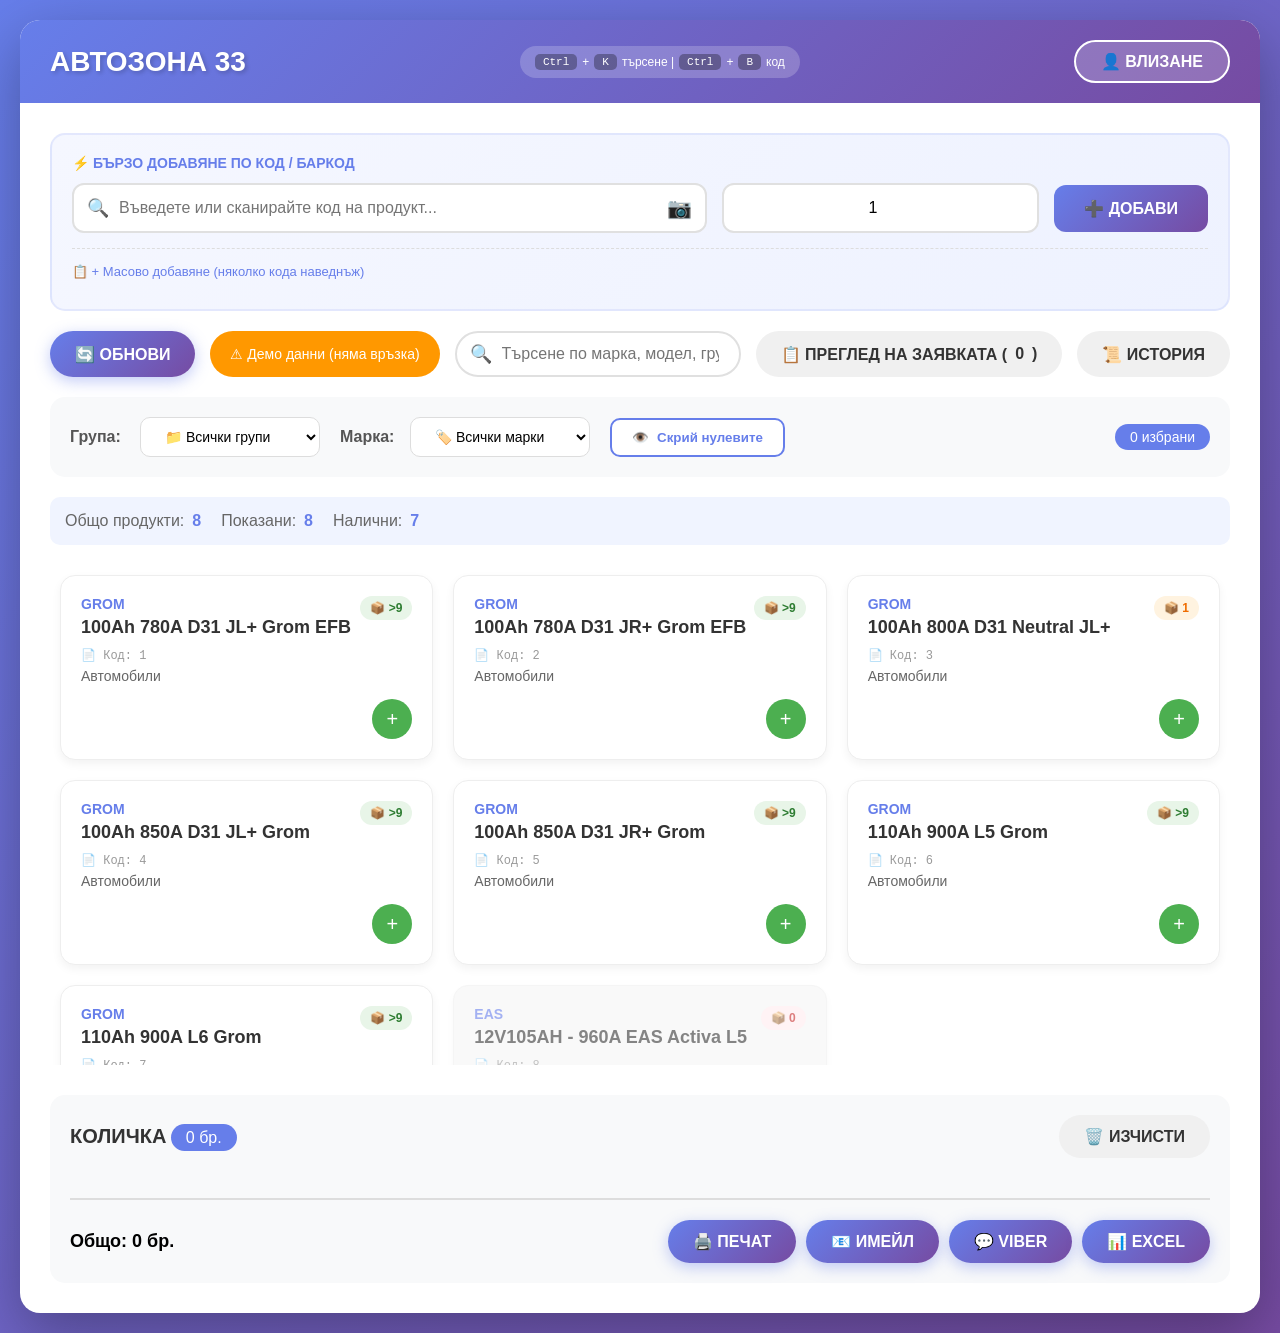
==== commit 265cf9b5: "Update print statement from 'Hello' to 'Goodbye'" ====
--- a/index.html
+++ b/index.html
@@ -65,7 +65,7 @@
             padding: 30px;
         }
         
-        /* Quick Add Section - НОВО */
+        /* Quick Add Section */
         .quick-add-section {
             background: linear-gradient(135deg, #f5f7ff 0%, #eef2ff 100%);
             border-radius: 15px;
@@ -645,34 +645,123 @@
             overflow-y: auto;
         }
         
+        .modal-header {
+            display: flex;
+            justify-content: space-between;
+            align-items: center;
+            margin-bottom: 20px;
+        }
+        
+        .modal-close {
+            background: none;
+            border: none;
+            font-size: 28px;
+            cursor: pointer;
+            color: #666;
+        }
+        
         .shortcuts-hint {
-            background: #f0f0f0;
+            background: rgba(255,255,255,0.2);
             padding: 8px 15px;
             border-radius: 50px;
             font-size: 12px;
-            color: #666;
             display: inline-flex;
             align-items: center;
             gap: 5px;
         }
         
         .shortcuts-hint kbd {
-            background: #333;
-            color: white;
+            background: rgba(0,0,0,0.3);
             padding: 2px 8px;
             border-radius: 5px;
             font-family: monospace;
             font-size: 11px;
         }
         
-        @media (max-width: 768px) {
-            .toolbar, .filters, .quick-add-row {
-                flex-direction: column;
-            }
-            
-            .products-grid {
-                grid-template-columns: 1fr;
-            }
+        .frequent-products {
+            margin-top: 20px;
+            padding: 15px;
+            background: #f9f9f9;
+            border-radius: 12px;
+        }
+        
+        .frequent-title {
+            font-size: 14px;
+            font-weight: bold;
+            margin-bottom: 10px;
+            color: #667eea;
+        }
+        
+        .frequent-list {
+            display: flex;
+            flex-wrap: wrap;
+            gap: 8px;
+        }
+        
+        .frequent-tag {
+            background: white;
+            border: 1px solid #ddd;
+            padding: 6px 12px;
+            border-radius: 20px;
+            font-size: 12px;
+            cursor: pointer;
+            transition: all 0.2s;
+        }
+        
+        .frequent-tag:hover {
+            background: #667eea;
+            color: white;
+            border-color: #667eea;
+        }
+        
+        .stats-bar {
+            background: #f0f4ff;
+            padding: 15px;
+            border-radius: 10px;
+            margin-bottom: 20px;
+            display: flex;
+            gap: 20px;
+            flex-wrap: wrap;
+        }
+        
+        .stats-item {
+            display: flex;
+            gap: 8px;
+            align-items: center;
+        }
+        
+        .stats-label {
+            color: #666;
+        }
+        
+        .stats-value {
+            font-weight: bold;
+            color: #667eea;
+        }
+        
+        .loading {
+            text-align: center;
+            padding: 50px;
+            display: none;
+        }
+        
+        .loading.active {
+            display: block;
+        }
+        
+        .spinner {
+            border: 4px solid #f3f3f3;
+            border-top: 4px solid #667eea;
+            border-radius: 50%;
+            width: 50px;
+            height: 50px;
+            animation: spin 1s linear infinite;
+            margin: 0 auto 20px;
+        }
+        
+        @keyframes spin {
+            0% { transform: rotate(0deg); }
+            100% { transform: rotate(360deg); }
         }
         
         .notification {
@@ -698,40 +787,23 @@
             }
         }
         
-        .frequent-products {
-            margin-top: 20px;
-            padding: 15px;
-            background: #f9f9f9;
-            border-radius: 12px;
-        }
-        
-        .frequent-title {
-            font-size: 14px;
-            font-weight: bold;
-            margin-bottom: 10px;
-            color: #667eea;
-        }
-        
-        .frequent-list {
-            display: flex;
-            flex-wrap: wrap;
-            gap: 8px;
-        }
-        
-        .frequent-tag {
-            background: white;
-            border: 1px solid #ddd;
-            padding: 6px 12px;
-            border-radius: 20px;
-            font-size: 12px;
-            cursor: pointer;
-            transition: all 0.2s;
-        }
-        
-        .frequent-tag:hover {
-            background: #667eea;
-            color: white;
-            border-color: #667eea;
+        @keyframes shake {
+            0%,100%{transform:translateX(0)}
+            25%{transform:translateX(-5px)}
+            75%{transform:translateX(5px)}
+        }
+        
+        @media (max-width: 768px) {
+            .toolbar, .filters, .quick-add-row {
+                flex-direction: column;
+            }
+            .products-grid {
+                grid-template-columns: 1fr;
+            }
+            .filter-group {
+                flex-direction: column;
+                align-items: stretch;
+            }
         }
     </style>
 </head>
@@ -746,14 +818,14 @@
         </div>
         
         <div class="main-content">
-            <!-- НОВО: Бързо добавяне по код/баркод -->
+            <!-- Бързо добавяне по код/баркод -->
             <div class="quick-add-section">
                 <div class="quick-add-title">
                     ⚡ БЪРЗО ДОБАВЯНЕ ПО КОД / БАРКОД
                 </div>
                 <div class="quick-add-row">
                     <div class="code-input-group">
-                        <input type="text" id="quickCodeInput" placeholder="Въведете или сканирайте код на продукт... (баркод/артикул)" autocomplete="off">
+                        <input type="text" id="quickCodeInput" placeholder="Въведете или сканирайте код на продукт..." autocomplete="off">
                         <span class="barcode-icon">📷</span>
                     </div>
                     <div class="quantity-add-group">
@@ -768,7 +840,7 @@
                     <button class="batch-add-toggle" onclick="toggleBatchAdd()">
                         📋 + Масово добавяне (няколко кода наведнъж)
                     </button>
-                    <textarea id="batchCodes" class="batch-textarea" rows="3" placeholder="Въведете кодове, всеки на нов ред или разделени със запетая&#10;Пример:&#10;BOS001, VAL002, HEL001&#10;или&#10;BOS001&#10;VAL002&#10;HEL001"></textarea>
+                    <textarea id="batchCodes" class="batch-textarea" rows="3" placeholder="Въведете кодове, всеки на нов ред или разделени със запетая&#10;Пример:&#10;1, 2, 3&#10;или&#10;1&#10;2&#10;3"></textarea>
                     <div class="batch-actions" id="batchActions">
                         <button class="tool-btn secondary" onclick="addBatchCodes()">➕ Добави всички</button>
                         <button class="tool-btn secondary" onclick="clearBatchArea()">🗑️ Изчисти</button>
@@ -798,13 +870,13 @@
                 <div class="filter-group">
                     <label>Група:</label>
                     <select class="filter-select" id="groupFilter" onchange="filterProducts()">
-                        <option value="all">Всички групи</option>
+                        <option value="all">📁 Всички групи</option>
                     </select>
                 </div>
                 <div class="filter-group">
                     <label>Марка:</label>
                     <select class="filter-select" id="brandFilter" onchange="filterProducts()">
-                        <option value="all">Всички марки</option>
+                        <option value="all">🏷️ Всички марки</option>
                     </select>
                 </div>
                 <button class="hide-zero-btn" id="hideZeroBtn" onclick="toggleHideZero()">
@@ -815,7 +887,7 @@
                 </div>
             </div>
             
-            <div class="stats-bar" id="statsBar">
+            <div class="stats-bar">
                 <div class="stats-item">
                     <span class="stats-label">Общо продукти:</span>
                     <span class="stats-value" id="totalProducts">0</span>
@@ -830,7 +902,7 @@
                 </div>
             </div>
             
-            <!-- Често поръчвани продукти - НОВО -->
+            <!-- Често поръчвани продукти -->
             <div class="frequent-products" id="frequentProducts" style="display: none;">
                 <div class="frequent-title">⭐ ЧЕСТО ПОРЪЧВАНИ</div>
                 <div class="frequent-list" id="frequentList"></div>
@@ -870,8 +942,35 @@
     </div>
     
     <!-- Модални прозорци -->
-    <div class="modal" id="cartModal">...</div>
-    <div class="modal" id="historyModal">...</div>
+    <div class="modal" id="cartModal">
+        <div class="modal-content">
+            <div class="modal-header">
+                <h2>📋 ЗАЯВКА - АВТОЗОНА 33</h2>
+                <button class="modal-close" onclick="closeCartModal()">&times;</button>
+            </div>
+            <div id="modalCartItems"></div>
+            <div class="cart-footer">
+                <div class="cart-total" id="modalCartTotal">Общо: 0 бр.</div>
+                <div class="cart-actions">
+                    <button class="tool-btn primary" onclick="printCart()">🖨️ ПЕЧАТ / PDF</button>
+                    <button class="tool-btn primary" onclick="emailCart()">📧 ИМЕЙЛ</button>
+                    <button class="tool-btn primary" onclick="viberCart()">💬 VIBER</button>
+                    <button class="tool-btn primary" onclick="exportCart()">📊 ЕКСПОРТ В EXCEL</button>
+                    <button class="tool-btn secondary" onclick="clearCart()">🗑️ ИЗЧИСТИ КОЛИЧКАТА</button>
+                </div>
+            </div>
+        </div>
+    </div>
+    
+    <div class="modal" id="historyModal">
+        <div class="modal-content">
+            <div class="modal-header">
+                <h2>📜 История на заявките</h2>
+                <button class="modal-close" onclick="closeHistoryModal()">&times;</button>
+            </div>
+            <div class="history-list" id="historyList"></div>
+        </div>
+    </div>
 
     <script>
         // ==================== КОНФИГУРАЦИЯ ====================
@@ -887,10 +986,10 @@
         let searchTerm = '';
         let orderFrequency = JSON.parse(localStorage.getItem('orderFrequency') || '{}');
         
-        // ==================== НОВА ФУНКЦИЯ: ДОБАВЯНЕ ПО КОД ====================
+        // ==================== ДОБАВЯНЕ ПО КОД ====================
         function addProductByCode() {
             const codeInput = document.getElementById('quickCodeInput');
-            const code = codeInput.value.trim().toUpperCase();
+            const code = codeInput.value.trim();
             const quantity = parseInt(document.getElementById('quickQuantity').value) || 1;
             
             if (!code) {
@@ -898,14 +997,10 @@
                 return;
             }
             
-            // Търсене на продукт по код
-            const product = allProducts.find(p => 
-                p.code && p.code.toUpperCase() === code
-            );
+            const product = allProducts.find(p => p.code && p.code.toString() === code);
             
             if (!product) {
                 showNotification(`❌ Не е намерен продукт с код: ${code}`);
-                // Вибрация на полето при грешка
                 codeInput.style.animation = 'shake 0.3s ease';
                 setTimeout(() => { codeInput.style.animation = ''; }, 300);
                 return;
@@ -916,27 +1011,22 @@
                 return;
             }
             
-            // Добавяне в количката
             const existingItem = cart.find(item => item.id === product.id);
             const maxStock = product.stock > 9 ? 999 : product.stock;
             const currentQuantity = existingItem ? existingItem.quantity : 0;
             const newQuantity = currentQuantity + quantity;
             
             if (newQuantity > maxStock) {
-                showNotification(`⚠ Достигнахте максималната наличност (${formatStock(product.stock)}) за ${product.brand} ${product.model}`);
+                showNotification(`⚠ Достигнахте максималната наличност (${formatStock(product.stock)})`);
                 return;
             }
             
             if (existingItem) {
                 existingItem.quantity = newQuantity;
             } else {
-                cart.push({
-                    ...product,
-                    quantity: quantity
-                });
-            }
-            
-            // Запазване на честота на поръчки
+                cart.push({ ...product, quantity: quantity });
+            }
+            
             orderFrequency[product.code] = (orderFrequency[product.code] || 0) + 1;
             localStorage.setItem('orderFrequency', JSON.stringify(orderFrequency));
             
@@ -945,14 +1035,11 @@
             renderProducts();
             updateFrequentProducts();
             
-            // Изчистване на полето за код и фокус върху него за следващо сканиране
             codeInput.value = '';
             codeInput.focus();
-            
             showNotification(`✅ Добавен: ${product.brand} ${product.model} x${quantity}`);
         }
         
-        // ==================== МАСОВО ДОБАВЯНЕ ====================
         function toggleBatchAdd() {
             const textarea = document.getElementById('batchCodes');
             const actions = document.getElementById('batchActions');
@@ -969,17 +1056,11 @@
                 return;
             }
             
-            // Разделяне на кодове - по нов ред или запетая
             let codes = [];
             if (codesText.includes('\n')) {
-                codes = codesText.split('\n').map(c => c.trim().toUpperCase()).filter(c => c);
+                codes = codesText.split('\n').map(c => c.trim()).filter(c => c);
             } else {
-                codes = codesText.split(',').map(c => c.trim().toUpperCase()).filter(c => c);
-            }
-            
-            if (codes.length === 0) {
-                showNotification('❌ Няма валидни кодове');
-                return;
+                codes = codesText.split(',').map(c => c.trim()).filter(c => c);
             }
             
             let added = 0;
@@ -987,7 +1068,7 @@
             let outOfStock = [];
             
             codes.forEach(code => {
-                const product = allProducts.find(p => p.code && p.code.toUpperCase() === code);
+                const product = allProducts.find(p => p.code && p.code.toString() === code);
                 if (!product) {
                     notFound.push(code);
                 } else if (product.stock === 0) {
@@ -1018,10 +1099,8 @@
             let message = `✅ Добавени ${added} продукта`;
             if (notFound.length > 0) message += `\n❌ Не са намерени: ${notFound.join(', ')}`;
             if (outOfStock.length > 0) message += `\n⚠ Няма наличност: ${outOfStock.join(', ')}`;
-            
             showNotification(message);
             
-            // Изчистване на текстовото поле
             if (added === codes.length) {
                 textarea.value = '';
                 textarea.classList.remove('active');
@@ -1033,26 +1112,25 @@
             document.getElementById('batchCodes').value = '';
         }
         
-        // ==================== ЧЕСТО ПОРЪЧВАНИ ПРОДУКТИ ====================
         function updateFrequentProducts() {
             const frequentContainer = document.getElementById('frequentProducts');
             const frequentList = document.getElementById('frequentList');
             
-            // Вземаме топ 5 най-често поръчвани продукта
             const sorted = Object.entries(orderFrequency)
                 .sort((a, b) => b[1] - a[1])
                 .slice(0, 5);
             
-            if (sorted.length === 0) {
+            if (sorted.length === 0 || allProducts.length === 0) {
                 frequentContainer.style.display = 'none';
                 return;
             }
             
             frequentContainer.style.display = 'block';
             frequentList.innerHTML = sorted.map(([code, count]) => {
-                const product = allProducts.find(p => p.code === code);
+                const product = allProducts.find(p => p.code && p.code.toString() === code);
                 if (!product) return '';
-                return `<div class="frequent-tag" onclick="quickAddByCode('${code}')">${product.brand} ${product.model} (${count})</div>`;
+                const shortName = product.model.length > 30 ? product.model.substring(0, 27) + '...' : product.model;
+                return `<div class="frequent-tag" onclick="quickAddByCode('${code}')">${product.brand}: ${shortName} (${count})</div>`;
             }).join('');
         }
         
@@ -1061,19 +1139,14 @@
             addProductByCode();
         }
         
-        // ==================== ОСТАНАЛИТЕ ФУНКЦИИ ОТ ПРЕДИШНАТА ВЕРСИЯ ====================
-        // (запазвам ги същите, добавяйки code в renderProducts)
-        
+        // ==================== ЗАРЕЖДАНЕ НА ДАННИ ====================
         function loadProductsFromGoogleSheets() {
             showLoading(true);
             updateStatus('⏳ Зареждане...');
             
             const url = GOOGLE_SHEETS_URL + '&nocache=' + new Date().getTime();
             
-            fetch(url, { 
-                mode: 'cors',
-                cache: 'no-store'
-            })
+            fetch(url, { mode: 'cors', cache: 'no-store' })
                 .then(response => response.text())
                 .then(csvData => {
                     allProducts = parseCSV(csvData);
@@ -1111,12 +1184,12 @@
                 
                 const parsedProduct = {
                     id: i,
-                    brand: product['Марка'] || product['Brand'] || 'Няма марка',
-                    model: product['Модел'] || product['Model'] || 'Без модел',
-                    group: product['Група'] || product['Group'] || 'Общи',
-                    stock: parseInt(product['Наличност'] || product['Stock'] || '0'),
+                    brand: product['Марка'] || product['Brand'] || product['brand'] || 'Няма марка',
+                    model: product['Модел'] || product['Model'] || product['model'] || 'Без модел',
+                    group: product['Група'] || product['Group'] || product['group'] || 'Общи',
+                    stock: parseInt(product['Наличност'] || product['Stock'] || product['stock'] || product['Количество'] || '0'),
                     code: product['Код'] || product['Code'] || product['code'] || `PRD${i}`,
-                    description: product['Описание'] || ''
+                    description: product['Описание'] || product['Description'] || ''
                 };
                 
                 if (isNaN(parsedProduct.stock)) parsedProduct.stock = 0;
@@ -1143,60 +1216,24 @@
         
         function loadSampleData() {
             allProducts = [
-                { id: 1, brand: 'Bosch', model: 'Нагревател свещи', group: 'Горивна система', stock: 5, code: 'BOS001', description: '' },
-                { id: 2, brand: 'Bosch', model: 'Сензор ABS', group: 'Спирачна система', stock: 3, code: 'BOS002', description: '' },
-                { id: 3, brand: 'Valeo', model: 'Съединител', group: 'Трансмисия', stock: 0, code: 'VAL001', description: '' },
-                { id: 4, brand: 'Valeo', model: 'Алтернатор', group: 'Електрика', stock: 12, code: 'VAL002', description: '' },
-                { id: 5, brand: 'Hella', model: 'Фар ляв', group: 'Осветление', stock: 8, code: 'HEL001', description: '' },
-                { id: 6, brand: 'Hella', model: 'Фар десен', group: 'Осветление', stock: 2, code: 'HEL002', description: '' },
-                { id: 7, brand: 'SKF', model: 'Лагер колело', group: 'Окачване', stock: 15, code: 'SKF001', description: '' },
-                { id: 8, brand: 'SKF', model: 'Лагер скоростна кутия', group: 'Трансмисия', stock: 4, code: 'SKF002', description: '' },
-                { id: 9, brand: 'Bosch', model: 'Стартер', group: 'Електрика', stock: 7, code: 'BOS003', description: '' },
-                { id: 10, brand: 'Valeo', model: 'Чистачки', group: 'Аксесоари', stock: 20, code: 'VAL003', description: '' }
+                { id: 1, brand: 'Grom', model: '100Ah 780A D31 JL+ Grom EFB', group: 'Автомобили', stock: 12, code: '1', description: '' },
+                { id: 2, brand: 'Grom', model: '100Ah 780A D31 JR+ Grom EFB', group: 'Автомобили', stock: 50, code: '2', description: '' },
+                { id: 3, brand: 'Grom', model: '100Ah 800A D31 Neutral JL+', group: 'Автомобили', stock: 1, code: '3', description: '' },
+                { id: 4, brand: 'Grom', model: '100Ah 850A D31 JL+ Grom', group: 'Автомобили', stock: 19, code: '4', description: '' },
+                { id: 5, brand: 'Grom', model: '100Ah 850A D31 JR+ Grom', group: 'Автомобили', stock: 117, code: '5', description: '' },
+                { id: 6, brand: 'Grom', model: '110Ah 900A L5 Grom', group: 'Автомобили', stock: 96, code: '6', description: '' },
+                { id: 7, brand: 'Grom', model: '110Ah 900A L6 Grom', group: 'Автомобили', stock: 10, code: '7', description: '' },
+                { id: 8, brand: 'EAS', model: '12V105AH - 960A EAS Activa L5', group: 'Автомобили', stock: 0, code: '8', description: '' }
             ];
             initializeFilters();
             filterProducts();
             updateFrequentProducts();
             updateStats();
-            updateStatus('⚠ Демо данни');
+            updateStatus('⚠ Демо данни (няма връзка)');
             showLoading(false);
         }
         
-        function initializeFilters() { updateSmartFilters(); }
-        
-        function updateSmartFilters() {
-            let baseProducts = allProducts;
-            if (searchTerm) {
-                const term = searchTerm.toLowerCase();
-                baseProducts = allProducts.filter(p => 
-                    p.brand.toLowerCase().includes(term) ||
-                    p.model.toLowerCase().includes(term) ||
-                    p.group.toLowerCase().includes(term) ||
-                    p.code.toLowerCase().includes(term)
-                );
-            }
-            
-            const groups = [...new Set(baseProducts.map(p => p.group))].sort();
-            const brands = [...new Set(baseProducts.map(p => p.brand))].sort();
-            
-            const groupSelect = document.getElementById('groupFilter');
-            const brandSelect = document.getElementById('brandFilter');
-            const currentGroup = groupSelect.value;
-            
-            groupSelect.innerHTML = '<option value="all">Всички групи</option>' + 
-                groups.map(g => `<option value="${g}" ${g === currentGroup ? 'selected' : ''}>${g}</option>`).join('');
-            
-            let relevantBrands = brands;
-            if (currentGroup !== 'all') {
-                const productsInGroup = baseProducts.filter(p => p.group === currentGroup);
-                relevantBrands = [...new Set(productsInGroup.map(p => p.brand))].sort();
-            }
-            
-            const currentBrand = brandSelect.value;
-            brandSelect.innerHTML = '<option value="all">Всички марки</option>' + 
-                relevantBrands.map(b => `<option value="${b}" ${b === currentBrand ? 'selected' : ''}>${b}</option>`).join('');
-        }
-        
+        // ==================== ФУНКЦИИ ЗА ФИЛТРИРАНЕ (ИНТЕЛИГЕНТНИ) ====================
         function filterProducts() {
             const group = document.getElementById('groupFilter').value;
             const brand = document.getElementById('brandFilter').value;
@@ -1213,14 +1250,87 @@
                 );
             }
             
-            if (group !== 'all') filtered = filtered.filter(p => p.group === group);
-            if (brand !== 'all') filtered = filtered.filter(p => p.brand === brand);
-            if (hideZeroStock) filtered = filtered.filter(p => p.stock > 0);
+            if (group !== 'all') {
+                filtered = filtered.filter(p => p.group === group);
+            }
+            
+            if (brand !== 'all') {
+                filtered = filtered.filter(p => p.brand === brand);
+            }
+            
+            if (hideZeroStock) {
+                filtered = filtered.filter(p => p.stock > 0);
+            }
             
             filteredProducts = filtered;
             updateSmartFilters();
             renderProducts();
             updateStats();
+        }
+        
+        function updateSmartFilters() {
+            const groupFilter = document.getElementById('groupFilter');
+            const brandFilter = document.getElementById('brandFilter');
+            
+            const currentGroup = groupFilter.value;
+            const currentBrand = brandFilter.value;
+            
+            let searchBase = allProducts;
+            if (searchTerm) {
+                const term = searchTerm.toLowerCase();
+                searchBase = searchBase.filter(p => 
+                    p.brand.toLowerCase().includes(term) ||
+                    p.model.toLowerCase().includes(term) ||
+                    p.group.toLowerCase().includes(term) ||
+                    p.code.toLowerCase().includes(term)
+                );
+            }
+            
+            const groups = [...new Set(searchBase.map(p => p.group))].sort();
+            groupFilter.innerHTML = '<option value="all">📁 Всички групи</option>' + 
+                groups.map(g => `<option value="${g}" ${g === currentGroup ? 'selected' : ''}>${g}</option>`).join('');
+            
+            let brandBase = searchBase;
+            if (currentGroup !== 'all') {
+                brandBase = brandBase.filter(p => p.group === currentGroup);
+            }
+            
+            const brands = [...new Set(brandBase.map(p => p.brand))].sort();
+            
+            let newBrand = currentBrand;
+            if (currentBrand !== 'all' && !brands.includes(currentBrand)) {
+                newBrand = 'all';
+            }
+            
+            brandFilter.innerHTML = '<option value="all">🏷️ Всички марки</option>' + 
+                brands.map(b => `<option value="${b}" ${b === newBrand ? 'selected' : ''}>${b}</option>`).join('');
+            
+            if (newBrand !== currentBrand) {
+                const finalGroup = groupFilter.value;
+                const finalBrand = brandFilter.value;
+                
+                let tempFiltered = allProducts;
+                if (searchTerm) {
+                    const term = searchTerm.toLowerCase();
+                    tempFiltered = tempFiltered.filter(p => 
+                        p.brand.toLowerCase().includes(term) ||
+                        p.model.toLowerCase().includes(term) ||
+                        p.group.toLowerCase().includes(term) ||
+                        p.code.toLowerCase().includes(term)
+                    );
+                }
+                if (finalGroup !== 'all') tempFiltered = tempFiltered.filter(p => p.group === finalGroup);
+                if (finalBrand !== 'all') tempFiltered = tempFiltered.filter(p => p.brand === finalBrand);
+                if (hideZeroStock) tempFiltered = tempFiltered.filter(p => p.stock > 0);
+                
+                filteredProducts = tempFiltered;
+                renderProducts();
+                updateStats();
+            }
+        }
+        
+        function initializeFilters() {
+            updateSmartFilters();
         }
         
         function handleSearch() {
@@ -1239,14 +1349,26 @@
         function updateStats() {
             document.getElementById('totalProducts').textContent = allProducts.length;
             document.getElementById('shownProducts').textContent = filteredProducts.length;
-            document.getElementById('inStockProducts').textContent = allProducts.filter(p => p.stock > 0).length;
-        }
-        
-        function formatStock(stock) { return stock > 9 ? '>9' : stock.toString(); }
-        function getStockClass(stock) { return stock === 0 ? 'low' : stock <= 3 ? 'medium' : 'high'; }
-        
+            const inStock = allProducts.filter(p => p.stock > 0).length;
+            document.getElementById('inStockProducts').textContent = inStock;
+        }
+        
+        function formatStock(stock) {
+            if (stock > 9) return '>9';
+            if (stock === 0) return '0';
+            return stock.toString();
+        }
+        
+        function getStockClass(stock) {
+            if (stock === 0) return 'low';
+            if (stock <= 3) return 'medium';
+            return 'high';
+        }
+        
+        // ==================== РЕНДЕРИРАНЕ ====================
         function renderProducts() {
             const grid = document.getElementById('productsGrid');
+            
             if (filteredProducts.length === 0) {
                 grid.innerHTML = '<div class="no-products">🔍 Няма намерени продукти</div>';
                 return;
@@ -1258,26 +1380,47 @@
                 const maxStock = product.stock > 9 ? 999 : product.stock;
                 const isOutOfStock = product.stock === 0;
                 const isMaxReached = currentQuantity >= maxStock;
+                const isSelected = selectedProducts.has(product.id);
                 
                 return `
-                <div class="product-card ${selectedProducts.has(product.id) ? 'selected' : ''} ${isOutOfStock ? 'out-of-stock' : ''}" 
+                <div class="product-card ${isSelected ? 'selected' : ''} ${isOutOfStock ? 'out-of-stock' : ''}" 
                      onclick="toggleProductSelection(${product.id})">
-                    <div class="product-brand">${product.brand}</div>
-                    <div class="product-name">${product.model}</div>
-                    <div class="product-code">📄 Код: ${product.code}</div>
-                    <div class="product-group">${product.group}</div>
-                    <div class="product-stock ${getStockClass(product.stock)}">📦 ${formatStock(product.stock)}</div>
+                    <div class="product-brand">${escapeHtml(product.brand)}</div>
+                    <div class="product-name">${escapeHtml(product.model)}</div>
+                    <div class="product-code">📄 Код: ${escapeHtml(product.code)}</div>
+                    <div class="product-group">${escapeHtml(product.group)}</div>
+                    <div class="product-stock ${getStockClass(product.stock)}">
+                        📦 ${formatStock(product.stock)}
+                    </div>
                     <div class="product-footer">
-                        <button class="add-btn" onclick="addToCart(${product.id}); event.stopPropagation();"
-                                ${isOutOfStock || isMaxReached ? 'disabled' : ''}>${isOutOfStock ? '×' : '+'}</button>
+                        <button class="add-btn" 
+                                onclick="addToCart(${product.id}); event.stopPropagation();"
+                                ${isOutOfStock || isMaxReached ? 'disabled' : ''}>
+                            ${isOutOfStock ? '×' : '+'}
+                        </button>
                     </div>
-                </div>`;
-            }).join('');
+                </div>
+            `}).join('');
+            
             updateSelectedCount();
         }
         
-        function toggleProductSelection(id) {
-            selectedProducts.has(id) ? selectedProducts.delete(id) : selectedProducts.add(id);
+        function escapeHtml(str) {
+            if (!str) return '';
+            return str.replace(/[&<>]/g, function(m) {
+                if (m === '&') return '&amp;';
+                if (m === '<') return '&lt;';
+                if (m === '>') return '&gt;';
+                return m;
+            });
+        }
+        
+        function toggleProductSelection(productId) {
+            if (selectedProducts.has(productId)) {
+                selectedProducts.delete(productId);
+            } else {
+                selectedProducts.add(productId);
+            }
             renderProducts();
         }
         
@@ -1285,20 +1428,29 @@
             document.getElementById('selectedCount').textContent = `${selectedProducts.size} избрани`;
         }
         
+        // ==================== КОЛИЧКА ====================
         function addToCart(productId) {
             const product = allProducts.find(p => p.id === productId);
-            if (!product || product.stock === 0) return;
+            if (!product) return;
+            
+            if (product.stock === 0) {
+                showNotification('❌ Продуктът не е наличен');
+                return;
+            }
             
             const existingItem = cart.find(item => item.id === productId);
             const maxStock = product.stock > 9 ? 999 : product.stock;
             
             if (existingItem && existingItem.quantity >= maxStock) {
-                showNotification(`⚠ Максимална наличност ${formatStock(product.stock)}`);
+                showNotification(`⚠ Достигнахте максималната наличност (${formatStock(product.stock)})`);
                 return;
             }
             
-            if (existingItem) existingItem.quantity++;
-            else cart.push({ ...product, quantity: 1 });
+            if (existingItem) {
+                existingItem.quantity++;
+            } else {
+                cart.push({ ...product, quantity: 1 });
+            }
             
             orderFrequency[product.code] = (orderFrequency[product.code] || 0) + 1;
             localStorage.setItem('orderFrequency', JSON.stringify(orderFrequency));
@@ -1310,170 +1462,344 @@
             showNotification(`✅ Добавен: ${product.brand} ${product.model}`);
         }
         
-        function updateQuantity(id, newQty) {
-            const item = cart.find(i => i.id === id);
-            if (!item) return;
-            const product = allProducts.find(p => p.id === id);
-            const maxStock = product.stock > 9 ? 999 : product.stock;
-            
-            if (newQty < 1) removeFromCart(id);
-            else if (newQty > maxStock) {
-                showNotification(`⚠ Максимум ${formatStock(product.stock)}`);
-                item.quantity = maxStock;
-            } else item.quantity = newQty;
-            
+        function removeFromCart(productId) {
+            cart = cart.filter(item => item.id !== productId);
             updateCartDisplay();
             saveCartToLocalStorage();
             renderProducts();
         }
         
-        function removeFromCart(id) {
-            cart = cart.filter(i => i.id !== id);
+        function updateQuantity(productId, newQuantity) {
+            const item = cart.find(item => item.id === productId);
+            if (!item) return;
+            
+            const product = allProducts.find(p => p.id === productId);
+            const maxStock = product.stock > 9 ? 999 : product.stock;
+            
+            if (newQuantity < 1) {
+                removeFromCart(productId);
+                return;
+            }
+            
+            if (newQuantity > maxStock) {
+                showNotification(`⚠ Максималната наличност е ${formatStock(product.stock)}`);
+                item.quantity = maxStock;
+            } else {
+                item.quantity = newQuantity;
+            }
+            
             updateCartDisplay();
             saveCartToLocalStorage();
             renderProducts();
         }
         
+        function handleQuantityInput(productId, value) {
+            const quantity = parseInt(value);
+            if (!isNaN(quantity)) {
+                updateQuantity(productId, quantity);
+            }
+        }
+        
         function updateCartDisplay() {
-            const cartItemsDiv = document.getElementById('cartItems');
-            if (cart.length === 0) cartItemsDiv.innerHTML = '<div style="text-align: center; padding: 20px;">Количката е празна</div>';
-            else {
-                cartItemsDiv.innerHTML = cart.map(item => {
+            const cartItems = document.getElementById('cartItems');
+            const cartPanelCount = document.getElementById('cartPanelCount');
+            const cartTotal = document.getElementById('cartTotal');
+            const cartCount = document.getElementById('cartCount');
+            
+            if (cart.length === 0) {
+                cartItems.innerHTML = '<div style="text-align: center; padding: 20px; color: #666;">Количката е празна</div>';
+            } else {
+                cartItems.innerHTML = cart.map(item => {
                     const product = allProducts.find(p => p.id === item.id);
-                    const maxStock = product?.stock > 9 ? 999 : (product?.stock || 999);
+                    const maxStock = product ? (product.stock > 9 ? 999 : product.stock) : 999;
+                    const isMaxReached = item.quantity >= maxStock;
+                    
                     return `
                     <div class="cart-item">
                         <div class="cart-item-info">
-                            <h4>${item.brand} - ${item.model}</h4>
-                            <p>Код: ${item.code} | Група: ${item.group}</p>
+                            <h4>${escapeHtml(item.brand)} - ${escapeHtml(item.model)}</h4>
+                            <p>Код: ${escapeHtml(item.code)} | Група: ${escapeHtml(item.group)}</p>
+                            ${isMaxReached ? '<div class="stock-warning" style="color:#ef6c00;font-size:12px;">⚠ Максимална наличност</div>' : ''}
                         </div>
                         <div class="cart-item-actions">
                             <button class="quantity-btn" onclick="updateQuantity(${item.id}, ${item.quantity - 1})">-</button>
-                            <input type="number" class="quantity-input" value="${item.quantity}" min="1" max="${maxStock}"
-                                   onchange="updateQuantity(${item.id}, parseInt(this.value))">
-                            <button class="quantity-btn" onclick="updateQuantity(${item.id}, ${item.quantity + 1})">+</button>
+                            <input type="number" class="quantity-input" 
+                                   value="${item.quantity}" 
+                                   min="1" 
+                                   max="${maxStock}"
+                                   onchange="handleQuantityInput(${item.id}, this.value)">
+                            <button class="quantity-btn" onclick="updateQuantity(${item.id}, ${item.quantity + 1})"
+                                    ${isMaxReached ? 'disabled' : ''}>+</button>
                             <button class="remove-btn" onclick="removeFromCart(${item.id})">×</button>
                         </div>
-                    </div>`;
-                }).join('');
-            }
-            
-            const total = cart.reduce((s, i) => s + i.quantity, 0);
-            document.getElementById('cartPanelCount').textContent = `${total} бр.`;
-            document.getElementById('cartTotal').textContent = `Общо: ${total} бр.`;
-            document.getElementById('cartCount').textContent = total;
+                    </div>
+                `}).join('');
+            }
+            
+            const totalItems = cart.reduce((sum, item) => sum + item.quantity, 0);
+            cartPanelCount.textContent = `${totalItems} бр.`;
+            cartTotal.textContent = `Общо: ${totalItems} бр.`;
+            cartCount.textContent = totalItems;
+            
+            const modal = document.getElementById('cartModal');
+            if (modal && modal.classList.contains('active')) {
+                showCartModal();
+            }
         }
         
         function clearCart() {
-            if (confirm('Изчистване на количката?')) {
+            if (confirm('Сигурни ли сте, че искате да изчистите количката?')) {
                 cart = [];
                 updateCartDisplay();
                 saveCartToLocalStorage();
                 renderProducts();
-            }
-        }
-        
-        function saveCartToLocalStorage() { localStorage.setItem('cart', JSON.stringify(cart)); }
+                showNotification('🗑️ Количката е изчистена');
+            }
+        }
+        
+        function saveCartToLocalStorage() {
+            localStorage.setItem('cart', JSON.stringify(cart));
+        }
+        
         function loadCartFromLocalStorage() {
-            const saved = localStorage.getItem('cart');
-            if (saved) { cart = JSON.parse(saved); updateCartDisplay(); }
-        }
-        
+            const savedCart = localStorage.getItem('cart');
+            if (savedCart) {
+                cart = JSON.parse(savedCart);
+                updateCartDisplay();
+            }
+        }
+        
+        function saveOrder() {
+            if (cart.length === 0) {
+                showNotification('Количката е празна!');
+                return;
+            }
+            
+            const order = {
+                id: Date.now(),
+                date: new Date().toLocaleString('bg-BG'),
+                items: [...cart],
+                total: cart.reduce((sum, item) => sum + item.quantity, 0)
+            };
+            
+            orders.push(order);
+            localStorage.setItem('orders', JSON.stringify(orders));
+            showNotification('✅ Заявката е запазена в историята');
+        }
+        
+        // ==================== МОДАЛНИ ПРОЗОРЦИ ====================
+        function showCartModal() {
+            const modal = document.getElementById('cartModal');
+            const modalCartItems = document.getElementById('modalCartItems');
+            const modalCartTotal = document.getElementById('modalCartTotal');
+            
+            if (cart.length === 0) {
+                modalCartItems.innerHTML = '<div style="text-align: center; padding: 20px;">Количката е празна</div>';
+            } else {
+                modalCartItems.innerHTML = cart.map(item => `
+                    <div class="cart-item">
+                        <div class="cart-item-info">
+                            <h4>${escapeHtml(item.brand)} - ${escapeHtml(item.model)}</h4>
+                            <p>Код: ${escapeHtml(item.code)} | Група: ${escapeHtml(item.group)}</p>
+                        </div>
+                        <div style="font-weight: bold;">Количество: ${item.quantity}</div>
+                    </div>
+                `).join('');
+            }
+            
+            const totalItems = cart.reduce((sum, item) => sum + item.quantity, 0);
+            modalCartTotal.textContent = `Общо: ${totalItems} бр.`;
+            modal.classList.add('active');
+        }
+        
+        function closeCartModal() {
+            document.getElementById('cartModal').classList.remove('active');
+        }
+        
+        function showHistoryModal() {
+            const modal = document.getElementById('historyModal');
+            const historyList = document.getElementById('historyList');
+            
+            if (orders.length === 0) {
+                historyList.innerHTML = '<div style="text-align: center; padding: 20px;">Няма запазени заявки</div>';
+            } else {
+                historyList.innerHTML = orders.slice().reverse().map(order => `
+                    <div class="history-item" style="background:#f8f9fa;padding:15px;border-radius:10px;margin-bottom:10px;cursor:pointer;" onclick="loadOrder(${order.id})">
+                        <div style="color:#667eea;font-weight:bold;">📅 ${order.date}</div>
+                        <div style="display:flex;justify-content:space-between;color:#666;">
+                            <span>${order.items.length} артикула</span>
+                            <span>${order.total} броя общо</span>
+                        </div>
+                    </div>
+                `).join('');
+            }
+            
+            modal.classList.add('active');
+        }
+        
+        function closeHistoryModal() {
+            document.getElementById('historyModal').classList.remove('active');
+        }
+        
+        function loadOrder(orderId) {
+            const order = orders.find(o => o.id === orderId);
+            if (order) {
+                cart = order.items.map(item => ({...item}));
+                updateCartDisplay();
+                saveCartToLocalStorage();
+                renderProducts();
+                closeHistoryModal();
+                showNotification('✅ Заявката е заредена');
+            }
+        }
+        
+        // ==================== ЕКСПОРТ ====================
         function printCart() {
-            if (cart.length === 0) return alert('Количката е празна');
-            const win = window.open('', '_blank');
-            win.document.write(`
-                <html><head><title>АВТОЗОНА 33 - Заявка</title>
-                <style>body{font-family:Arial;padding:20px}th{background:#667eea;color:white}</style></head>
-                <body><h1>АВТОЗОНА 33 - Заявка</h1>
-                <p>Дата: ${new Date().toLocaleString('bg-BG')}</p>
-                <table border="1" cellpadding="10" width="100%">
-                    <tr><th>Марка</th><th>Модел</th><th>Код</th><th>Количество</th></tr>
-                    ${cart.map(i => `<tr><td>${i.brand}</td><td>${i.model}</td><td>${i.code}</td><td>${i.quantity}</td></tr>`).join('')}
-                </table>
-                <p><strong>Общо: ${cart.reduce((s,i)=>s+i.quantity,0)} бр.</strong></p>
-                </body></html>
+            if (cart.length === 0) {
+                alert('Количката е празна!');
+                return;
+            }
+            
+            const printWindow = window.open('', '_blank');
+            printWindow.document.write(`
+                <html>
+                    <head>
+                        <title>АВТОЗОНА 33 - Заявка</title>
+                        <style>
+                            body { font-family: Arial, sans-serif; padding: 20px; }
+                            h1 { color: #667eea; }
+                            table { width: 100%; border-collapse: collapse; margin-top: 20px; }
+                            th { background: #667eea; color: white; padding: 10px; text-align: left; }
+                            td { padding: 10px; border-bottom: 1px solid #ddd; }
+                            .total { font-size: 18px; font-weight: bold; margin-top: 20px; }
+                        </style>
+                    </head>
+                    <body>
+                        <h1>АВТОЗОНА 33 - Заявка</h1>
+                        <p>Дата: ${new Date().toLocaleString('bg-BG')}</p>
+                        <table>
+                            <tr>
+                                <th>Марка</th>
+                                <th>Модел</th>
+                                <th>Код</th>
+                                <th>Група</th>
+                                <th>Количество</th>
+                            </tr>
+                            ${cart.map(item => `
+                                <tr>
+                                    <td>${escapeHtml(item.brand)}</td>
+                                    <td>${escapeHtml(item.model)}</td>
+                                    <td>${escapeHtml(item.code)}</td>
+                                    <td>${escapeHtml(item.group)}</td>
+                                    <td>${item.quantity}</td>
+                                </tr>
+                            `).join('')}
+                        </table>
+                        <div class="total">
+                            Общо артикули: ${cart.reduce((sum, item) => sum + item.quantity, 0)} бр.
+                        </div>
+                    </body>
+                </html>
             `);
-            win.document.close();
-            win.print();
+            printWindow.document.close();
+            printWindow.print();
             saveOrder();
         }
         
         function exportCart() {
-            if (cart.length === 0) return alert('Количката е празна');
-            let csv = 'Марка,Модел,Код,Група,Количество\n';
-            cart.forEach(i => csv += `"${i.brand}","${i.model}","${i.code}","${i.group}",${i.quantity}\n`);
-            const blob = new Blob([csv], { type: 'text/csv' });
+            if (cart.length === 0) {
+                alert('Количката е празна!');
+                return;
+            }
+            
+            let csv = '\uFEFFМарка,Модел,Код,Група,Количество\n';
+            
+            cart.forEach(item => {
+                csv += `"${item.brand}","${item.model}","${item.code}","${item.group}",${item.quantity}\n`;
+            });
+            
+            csv += `,,,Общо,${cart.reduce((sum, item) => sum + item.quantity, 0)}\n`;
+            
+            const blob = new Blob([csv], { type: 'text/csv;charset=utf-8;' });
             const link = document.createElement('a');
             link.href = URL.createObjectURL(blob);
             link.download = `avtozona33_${new Date().toISOString().split('T')[0]}.csv`;
             link.click();
+            showNotification('📊 Файлът е изтеглен');
         }
         
         function emailCart() {
-            if (cart.length === 0) return alert('Количката е празна');
-            let body = 'Заявка от АВТОЗОНА 33:\n\n';
-            cart.forEach(i => body += `${i.brand} ${i.model} (${i.code}) - ${i.quantity} бр.\n`);
-            body += `\nОбщо: ${cart.reduce((s,i)=>s+i.quantity,0)} бр.`;
-            window.location.href = `mailto:?subject=Заявка АВТОЗОНА 33&body=${encodeURIComponent(body)}`;
+            if (cart.length === 0) {
+                alert('Количката е празна!');
+                return;
+            }
+            
+            let body = 'Заявка за АВТОЗОНА 33\n\n';
+            cart.forEach(item => {
+                body += `${item.brand} - ${item.model} (${item.code}) - ${item.quantity} бр.\n`;
+            });
+            body += `\nОбщо: ${cart.reduce((sum, item) => sum + item.quantity, 0)} бр.`;
+            
+            window.location.href = `mailto:?subject=Заявка за АВТОЗОНА 33&body=${encodeURIComponent(body)}`;
         }
         
         function viberCart() {
-            if (cart.length === 0) return alert('Количката е празна');
-            let text = 'Заявка от АВТОЗОНА 33:\n';
-            cart.forEach(i => text += `• ${i.brand} ${i.model} (${i.code}) - ${i.quantity} бр.\n`);
-            text += `\nОбщо: ${cart.reduce((s,i)=>s+i.quantity,0)} бр.`;
+            if (cart.length === 0) {
+                alert('Количката е празна!');
+                return;
+            }
+            
+            let text = 'Заявка от АВТОЗОНА 33:\n\n';
+            cart.forEach(item => {
+                text += `• ${item.brand} - ${item.model} (${item.code}) - ${item.quantity} бр.\n`;
+            });
+            text += `\nОбщо: ${cart.reduce((sum, item) => sum + item.quantity, 0)} бр.`;
+            
             window.open(`viber://forward?text=${encodeURIComponent(text)}`);
         }
         
-        function saveOrder() {
-            if (cart.length === 0) return;
-            const order = { id: Date.now(), date: new Date().toLocaleString('bg-BG'), items: [...cart], total: cart.reduce((s,i)=>s+i.quantity,0) };
-            orders.push(order);
-            localStorage.setItem('orders', JSON.stringify(orders));
-            showNotification('✅ Заявката е запазена');
-        }
-        
-        function showCartModal() {
-            const modal = document.getElementById('cartModal');
-            const modalItems = document.getElementById('modalCartItems');
-            if (!modalItems) return;
-            if (cart.length === 0) modalItems.innerHTML = '<div style="padding:20px">Количката е празна</div>';
-            else {
-                modalItems.innerHTML = cart.map(i => `<div class="cart-item"><div><b>${i.brand} ${i.model}</b><br><small>${i.code}</small></div><div>${i.quantity} бр.</div></div>`).join('');
-                document.getElementById('modalCartTotal').textContent = `Общо: ${cart.reduce((s,i)=>s+i.quantity,0)} бр.`;
-            }
-            modal.classList.add('active');
-        }
-        
-        function closeCartModal() { document.getElementById('cartModal')?.classList.remove('active'); }
-        function showHistoryModal() { /* implement if needed */ }
-        function closeHistoryModal() { /* implement */ }
-        
+        // ==================== ПОМОЩНИ ФУНКЦИИ ====================
         function showLoading(show) {
-            document.getElementById('loadingSpinner').classList.toggle('active', show);
-            document.getElementById('productsGrid').style.display = show ? 'none' : 'grid';
-        }
-        
-        function updateStatus(msg) {
+            const spinner = document.getElementById('loadingSpinner');
+            const grid = document.getElementById('productsGrid');
+            
+            if (show) {
+                spinner.classList.add('active');
+                grid.style.display = 'none';
+            } else {
+                spinner.classList.remove('active');
+                grid.style.display = 'grid';
+            }
+        }
+        
+        function updateStatus(message) {
             const badge = document.getElementById('statusBadge');
-            badge.innerHTML = msg;
-            if (msg.includes('✓')) badge.style.background = '#4CAF50';
-            else if (msg.includes('⚠')) badge.style.background = '#ff9800';
-            else badge.style.background = '#667eea';
-        }
-        
-        function showNotification(msg) {
+            badge.innerHTML = message;
+            
+            if (message.includes('✓')) {
+                badge.style.background = '#4CAF50';
+            } else if (message.includes('⚠')) {
+                badge.style.background = '#ff9800';
+            } else {
+                badge.style.background = '#667eea';
+            }
+        }
+        
+        function showNotification(message) {
             const notif = document.createElement('div');
             notif.className = 'notification';
-            notif.textContent = msg;
+            notif.textContent = message;
             document.body.appendChild(notif);
-            setTimeout(() => notif.remove(), 2500);
-        }
-        
-        function toggleLogin() { alert('Функцията за вход е в разработка'); }
-        
-        // Горещи клавиши
+            setTimeout(() => {
+                notif.remove();
+            }, 2500);
+        }
+        
+        function toggleLogin() {
+            alert('Функцията за вход е в разработка');
+        }
+        
+        // ==================== ГОРЕЩИ КЛАВИШИ ====================
         document.addEventListener('keydown', function(e) {
             if (e.ctrlKey && e.key === 'k') {
                 e.preventDefault();
@@ -1486,44 +1812,23 @@
             }
         });
         
-        // Инициализация
+        // ==================== ИНИЦИАЛИЗАЦИЯ ====================
         document.addEventListener('DOMContentLoaded', function() {
             loadCartFromLocalStorage();
             loadProductsFromGoogleSheets();
-            document.getElementById('quickCodeInput').focus();
+            
+            window.onclick = function(event) {
+                const cartModal = document.getElementById('cartModal');
+                const historyModal = document.getElementById('historyModal');
+                
+                if (event.target === cartModal) {
+                    closeCartModal();
+                }
+                if (event.target === historyModal) {
+                    closeHistoryModal();
+                }
+            };
         });
     </script>
-    
-    <!-- Допълнителни модални структури -->
-    <div class="modal" id="cartModal">
-        <div class="modal-content">
-            <div class="modal-header"><h2>📋 ЗАЯВКА</h2><button class="modal-close" onclick="closeCartModal()">&times;</button></div>
-            <div id="modalCartItems"></div>
-            <div class="cart-footer"><div id="modalCartTotal"></div></div>
-        </div>
-    </div>
-    <div class="modal" id="historyModal"><div class="modal-content"><h2>История</h2><div id="historyList"></div></div></div>
-    
-    <style>
-        @keyframes shake {
-            0%,100%{transform:translateX(0)}
-            25%{transform:translateX(-5px)}
-            75%{transform:translateX(5px)}
-        }
-        .spinner {
-            border: 4px solid #f3f3f3;
-            border-top: 4px solid #667eea;
-            border-radius: 50%;
-            width: 50px;
-            height: 50px;
-            animation: spin 1s linear infinite;
-            margin: 0 auto;
-        }
-        @keyframes spin { 0%{transform:rotate(0)} 100%{transform:rotate(360)} }
-        .loading { text-align: center; padding: 50px; display: none; }
-        .loading.active { display: block; }
-        .stats-bar { background: #f0f4ff; padding: 15px; border-radius: 10px; margin-bottom: 20px; display: flex; gap: 20px; }
-        .stats-item { display: flex; gap: 8px; }
-    </style>
 </body>
 </html>
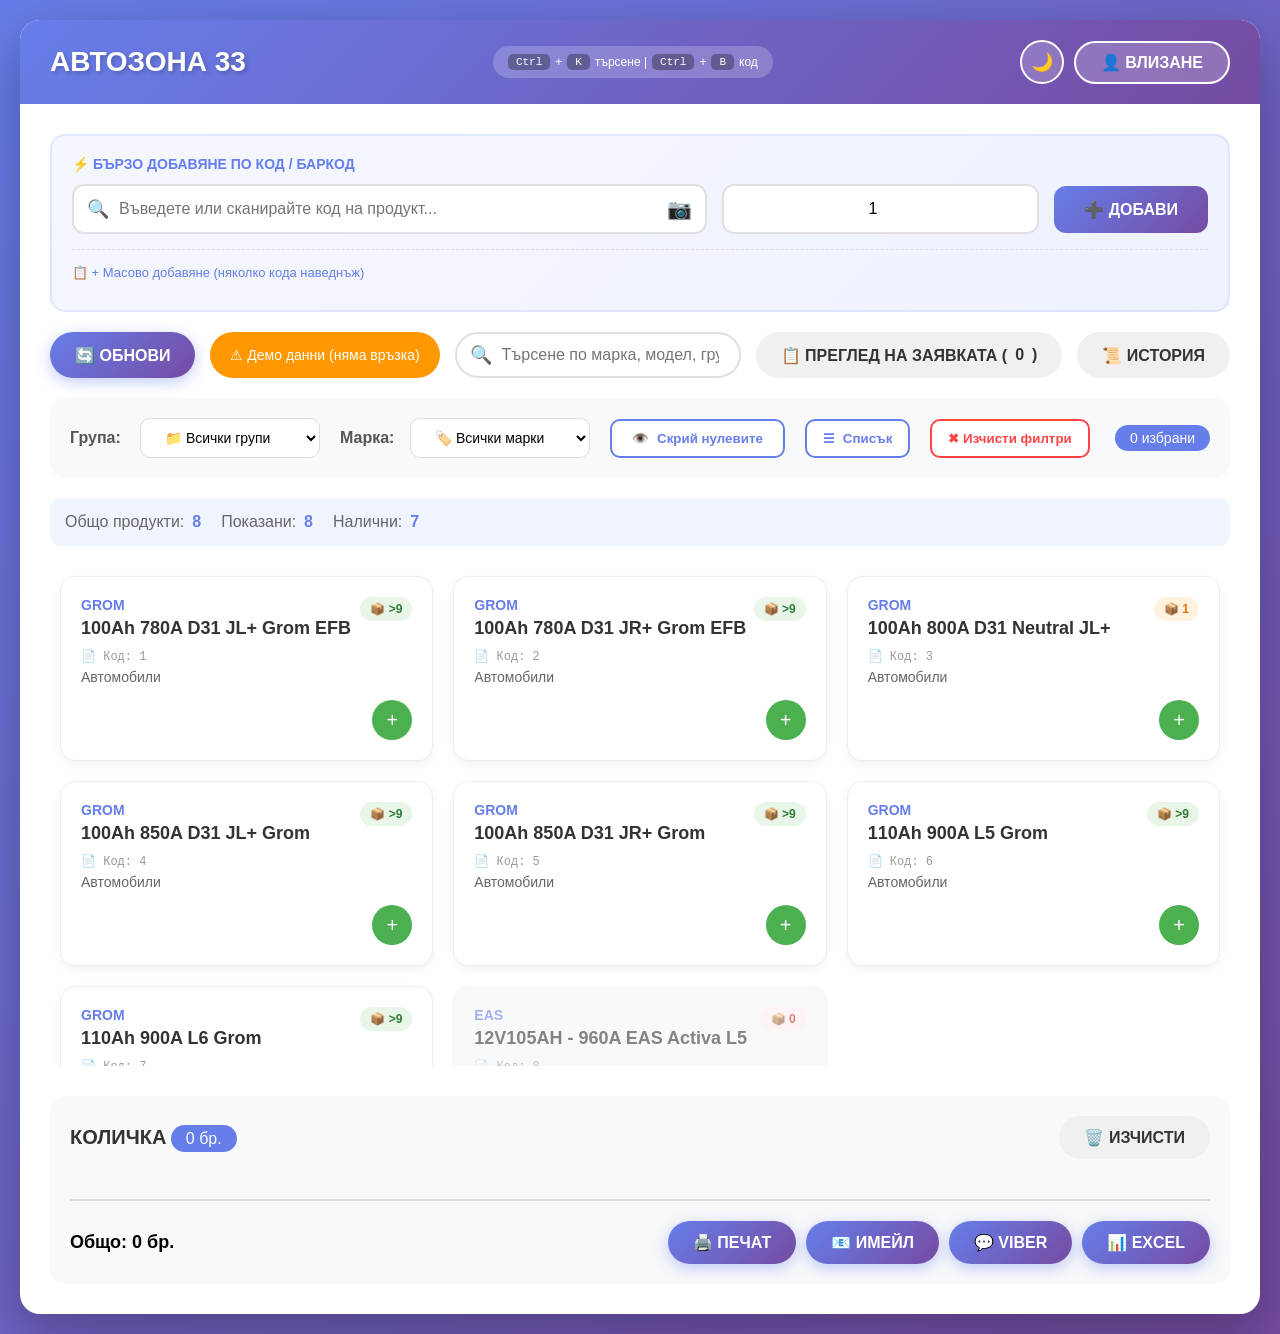
==== commit 686fe4eb: "Update fmt.Println message from 'Hello' to 'Goodbye'" ====
--- a/index.html
+++ b/index.html
@@ -805,6 +805,341 @@
                 align-items: stretch;
             }
         }
+
+        /* ==================== NEW: THEME TOGGLE & ICON BUTTONS ==================== */
+        .icon-btn {
+            background: rgba(255,255,255,0.2);
+            border: 2px solid white;
+            color: white;
+            width: 44px;
+            height: 44px;
+            border-radius: 50%;
+            font-size: 18px;
+            cursor: pointer;
+            transition: all 0.3s;
+            display: inline-flex;
+            align-items: center;
+            justify-content: center;
+        }
+        .icon-btn:hover {
+            background: white;
+            color: #667eea;
+        }
+        .header-actions {
+            display: flex;
+            gap: 10px;
+            align-items: center;
+        }
+
+        /* ==================== NEW: LIST VIEW ==================== */
+        .products-grid.list-view {
+            grid-template-columns: 1fr;
+            gap: 8px;
+        }
+        .products-grid.list-view .product-card {
+            display: grid;
+            grid-template-columns: minmax(120px, 1fr) 2fr auto auto auto;
+            gap: 16px;
+            align-items: center;
+            padding: 12px 20px;
+        }
+        .products-grid.list-view .product-brand {
+            margin-bottom: 0;
+        }
+        .products-grid.list-view .product-name {
+            font-size: 15px;
+            margin-bottom: 0;
+            padding-right: 0;
+        }
+        .products-grid.list-view .product-code {
+            margin-bottom: 0;
+            white-space: nowrap;
+        }
+        .products-grid.list-view .product-group {
+            display: none;
+        }
+        .products-grid.list-view .product-stock {
+            position: static;
+        }
+        .products-grid.list-view .product-footer {
+            margin-top: 0;
+        }
+        .products-grid.list-view .product-card:hover {
+            transform: none;
+        }
+        .view-toggle-btn {
+            padding: 10px 16px;
+            border: 2px solid #667eea;
+            border-radius: 10px;
+            background: white;
+            color: #667eea;
+            font-weight: bold;
+            cursor: pointer;
+            transition: all 0.3s;
+            display: inline-flex;
+            align-items: center;
+            gap: 8px;
+        }
+        .view-toggle-btn:hover {
+            background: #667eea;
+            color: white;
+        }
+        .clear-filters-btn {
+            padding: 10px 16px;
+            border: 2px solid #ff4444;
+            border-radius: 10px;
+            background: white;
+            color: #ff4444;
+            font-weight: bold;
+            cursor: pointer;
+            transition: all 0.3s;
+        }
+        .clear-filters-btn:hover {
+            background: #ff4444;
+            color: white;
+        }
+
+        /* ==================== NEW: AUTOCOMPLETE ==================== */
+        .autocomplete-dropdown {
+            position: absolute;
+            top: 100%;
+            left: 0;
+            right: 0;
+            margin-top: 4px;
+            background: white;
+            border: 1px solid #e0e0e0;
+            border-radius: 12px;
+            box-shadow: 0 8px 24px rgba(0,0,0,0.15);
+            max-height: 280px;
+            overflow-y: auto;
+            z-index: 100;
+            display: none;
+        }
+        .autocomplete-dropdown.active {
+            display: block;
+        }
+        .autocomplete-item {
+            padding: 10px 14px;
+            cursor: pointer;
+            border-bottom: 1px solid #f0f0f0;
+            font-size: 14px;
+            display: flex;
+            justify-content: space-between;
+            align-items: center;
+            gap: 12px;
+        }
+        .autocomplete-item:last-child { border-bottom: none; }
+        .autocomplete-item:hover,
+        .autocomplete-item.highlighted {
+            background: #f0f4ff;
+        }
+        .autocomplete-code {
+            font-family: monospace;
+            color: #667eea;
+            font-weight: bold;
+            white-space: nowrap;
+        }
+        .autocomplete-name {
+            flex: 1;
+            color: #333;
+            overflow: hidden;
+            text-overflow: ellipsis;
+            white-space: nowrap;
+        }
+        .autocomplete-stock {
+            font-size: 11px;
+            padding: 2px 8px;
+            border-radius: 10px;
+            background: #e8f5e8;
+            color: #2e7d32;
+        }
+        .autocomplete-stock.zero {
+            background: #ffebee;
+            color: #c62828;
+        }
+
+        /* ==================== NEW: HISTORY SEARCH/FILTERS ==================== */
+        .history-controls {
+            display: flex;
+            gap: 10px;
+            margin-bottom: 15px;
+            flex-wrap: wrap;
+            align-items: center;
+        }
+        .history-controls input,
+        .history-controls select {
+            padding: 10px 14px;
+            border: 2px solid #e0e0e0;
+            border-radius: 10px;
+            font-size: 14px;
+        }
+        .history-search-input {
+            flex: 1;
+            min-width: 200px;
+        }
+        .history-item {
+            position: relative;
+        }
+        .history-item-actions {
+            display: flex;
+            gap: 8px;
+            margin-top: 10px;
+        }
+        .history-action-btn {
+            padding: 6px 14px;
+            border: none;
+            border-radius: 8px;
+            font-size: 13px;
+            font-weight: bold;
+            cursor: pointer;
+            transition: all 0.2s;
+        }
+        .history-action-btn.duplicate {
+            background: #667eea;
+            color: white;
+        }
+        .history-action-btn.duplicate:hover {
+            background: #5568d3;
+        }
+        .history-action-btn.delete {
+            background: #f0f0f0;
+            color: #c62828;
+        }
+        .history-action-btn.delete:hover {
+            background: #ffebee;
+        }
+
+        /* ==================== NEW: UNDO TOAST ==================== */
+        .undo-toast {
+            position: fixed;
+            bottom: 20px;
+            left: 50%;
+            transform: translateX(-50%);
+            background: #333;
+            color: white;
+            padding: 14px 20px;
+            border-radius: 50px;
+            z-index: 2000;
+            display: flex;
+            align-items: center;
+            gap: 15px;
+            box-shadow: 0 10px 30px rgba(0,0,0,0.3);
+            animation: slideUp 0.3s ease;
+        }
+        .undo-toast button {
+            background: #667eea;
+            color: white;
+            border: none;
+            padding: 8px 18px;
+            border-radius: 50px;
+            font-weight: bold;
+            cursor: pointer;
+        }
+        .undo-toast button:hover {
+            background: #5568d3;
+        }
+        @keyframes slideUp {
+            from { transform: translate(-50%, 100%); opacity: 0; }
+            to   { transform: translate(-50%, 0);    opacity: 1; }
+        }
+
+        /* ==================== NEW: DARK THEME ==================== */
+        [data-theme="dark"] body {
+            background: linear-gradient(135deg, #1a1a2e 0%, #16213e 100%);
+        }
+        [data-theme="dark"] .container {
+            background: #1e1e2e;
+            box-shadow: 0 20px 60px rgba(0,0,0,0.6);
+        }
+        [data-theme="dark"] .quick-add-section {
+            background: linear-gradient(135deg, #252538 0%, #2a2a40 100%);
+            border-color: #667eea40;
+        }
+        [data-theme="dark"] .code-input-group input,
+        [data-theme="dark"] .quantity-add-group input,
+        [data-theme="dark"] .search-box input,
+        [data-theme="dark"] .filter-select,
+        [data-theme="dark"] .batch-textarea,
+        [data-theme="dark"] .history-controls input,
+        [data-theme="dark"] .history-controls select,
+        [data-theme="dark"] .quantity-input {
+            background: #2a2a40;
+            border-color: #3a3a55;
+            color: #e8e8f0;
+        }
+        [data-theme="dark"] .filters,
+        [data-theme="dark"] .stats-bar,
+        [data-theme="dark"] .frequent-products,
+        [data-theme="dark"] .cart-panel {
+            background: #252538;
+        }
+        [data-theme="dark"] .filter-group label,
+        [data-theme="dark"] .stats-label,
+        [data-theme="dark"] .cart-title {
+            color: #b8b8c8;
+        }
+        [data-theme="dark"] .product-card,
+        [data-theme="dark"] .cart-item,
+        [data-theme="dark"] .frequent-tag,
+        [data-theme="dark"] .modal-content,
+        [data-theme="dark"] .autocomplete-dropdown,
+        [data-theme="dark"] .hide-zero-btn,
+        [data-theme="dark"] .view-toggle-btn,
+        [data-theme="dark"] .clear-filters-btn {
+            background: #2a2a40;
+            border-color: #3a3a55;
+            color: #e8e8f0;
+        }
+        [data-theme="dark"] .product-card.selected {
+            background: #2f3050;
+            border-color: #667eea;
+        }
+        [data-theme="dark"] .product-card.out-of-stock {
+            background: #1f1f30;
+        }
+        [data-theme="dark"] .product-name,
+        [data-theme="dark"] .cart-item-info h4,
+        [data-theme="dark"] .modal-header h2 {
+            color: #e8e8f0;
+        }
+        [data-theme="dark"] .product-group,
+        [data-theme="dark"] .product-code,
+        [data-theme="dark"] .cart-item-info p {
+            color: #9e9eb0;
+        }
+        [data-theme="dark"] .tool-btn.secondary {
+            background: #3a3a55;
+            color: #e8e8f0;
+        }
+        [data-theme="dark"] .tool-btn.secondary:hover {
+            background: #45456a;
+        }
+        [data-theme="dark"] .quantity-btn {
+            background: #3a3a55;
+            color: #e8e8f0;
+        }
+        [data-theme="dark"] .cart-footer {
+            border-top-color: #3a3a55;
+        }
+        [data-theme="dark"] .modal {
+            background: rgba(0,0,0,0.75);
+        }
+        [data-theme="dark"] .history-item {
+            background: #2a2a40 !important;
+        }
+        [data-theme="dark"] .autocomplete-item {
+            border-bottom-color: #3a3a55;
+        }
+        [data-theme="dark"] .autocomplete-item:hover,
+        [data-theme="dark"] .autocomplete-item.highlighted {
+            background: #2f3050;
+        }
+        [data-theme="dark"] .autocomplete-name {
+            color: #e8e8f0;
+        }
+        [data-theme="dark"] .batch-add-area {
+            border-top-color: #3a3a55;
+        }
     </style>
 </head>
 <body>
@@ -814,7 +1149,10 @@
             <div class="shortcuts-hint">
                 <kbd>Ctrl</kbd>+<kbd>K</kbd> търсене | <kbd>Ctrl</kbd>+<kbd>B</kbd> код
             </div>
-            <button class="login-btn" onclick="toggleLogin()">👤 ВЛИЗАНЕ</button>
+            <div class="header-actions">
+                <button class="icon-btn" id="themeToggle" onclick="toggleTheme()" title="Смени темата">🌙</button>
+                <button class="login-btn" onclick="toggleLogin()">👤 ВЛИЗАНЕ</button>
+            </div>
         </div>
         
         <div class="main-content">
@@ -827,6 +1165,7 @@
                     <div class="code-input-group">
                         <input type="text" id="quickCodeInput" placeholder="Въведете или сканирайте код на продукт..." autocomplete="off">
                         <span class="barcode-icon">📷</span>
+                        <div class="autocomplete-dropdown" id="autocompleteDropdown"></div>
                     </div>
                     <div class="quantity-add-group">
                         <input type="number" id="quickQuantity" value="1" min="1" max="999" placeholder="Брой">
@@ -881,6 +1220,12 @@
                 </div>
                 <button class="hide-zero-btn" id="hideZeroBtn" onclick="toggleHideZero()">
                     <span>👁️</span> Скрий нулевите
+                </button>
+                <button class="view-toggle-btn" id="viewToggleBtn" onclick="toggleView()" title="Смени изгледа">
+                    <span id="viewToggleIcon">☰</span> <span id="viewToggleText">Списък</span>
+                </button>
+                <button class="clear-filters-btn" onclick="clearAllFilters()" title="Изчисти всички филтри">
+                    ✖ Изчисти филтри
                 </button>
                 <div class="selected-count" id="selectedCount">
                     0 избрани
@@ -968,6 +1313,22 @@
                 <h2>📜 История на заявките</h2>
                 <button class="modal-close" onclick="closeHistoryModal()">&times;</button>
             </div>
+            <div class="history-controls">
+                <input type="text" class="history-search-input" id="historySearch" 
+                       placeholder="🔍 Търсене в историята (марка, модел, код)..." 
+                       oninput="renderHistory()">
+                <select id="historyDateFilter" onchange="renderHistory()">
+                    <option value="all">Всички дати</option>
+                    <option value="today">Днес</option>
+                    <option value="week">Последна седмица</option>
+                    <option value="month">Последен месец</option>
+                </select>
+                <select id="historySortOrder" onchange="renderHistory()">
+                    <option value="newest">Най-нови</option>
+                    <option value="oldest">Най-стари</option>
+                    <option value="largest">Най-големи заявки</option>
+                </select>
+            </div>
             <div class="history-list" id="historyList"></div>
         </div>
     </div>
@@ -985,6 +1346,13 @@
         let hideZeroStock = false;
         let searchTerm = '';
         let orderFrequency = JSON.parse(localStorage.getItem('orderFrequency') || '{}');
+        // НОВИ:
+        let viewMode = localStorage.getItem('viewMode') || 'grid';  // 'grid' или 'list'
+        let lastClearedCart = null;
+        let undoTimer = null;
+        let autocompleteIndex = -1;
+        let renderedCount = 0;  // за lazy rendering
+        const RENDER_BATCH = 60;
         
         // ==================== ДОБАВЯНЕ ПО КОД ====================
         function addProductByCode() {
@@ -1366,23 +1734,15 @@
         }
         
         // ==================== РЕНДЕРИРАНЕ ====================
-        function renderProducts() {
-            const grid = document.getElementById('productsGrid');
-            
-            if (filteredProducts.length === 0) {
-                grid.innerHTML = '<div class="no-products">🔍 Няма намерени продукти</div>';
-                return;
-            }
-            
-            grid.innerHTML = filteredProducts.map(product => {
-                const inCart = cart.find(item => item.id === product.id);
-                const currentQuantity = inCart ? inCart.quantity : 0;
-                const maxStock = product.stock > 9 ? 999 : product.stock;
-                const isOutOfStock = product.stock === 0;
-                const isMaxReached = currentQuantity >= maxStock;
-                const isSelected = selectedProducts.has(product.id);
-                
-                return `
+        function buildProductCardHtml(product) {
+            const inCart = cart.find(item => item.id === product.id);
+            const currentQuantity = inCart ? inCart.quantity : 0;
+            const maxStock = product.stock > 9 ? 999 : product.stock;
+            const isOutOfStock = product.stock === 0;
+            const isMaxReached = currentQuantity >= maxStock;
+            const isSelected = selectedProducts.has(product.id);
+
+            return `
                 <div class="product-card ${isSelected ? 'selected' : ''} ${isOutOfStock ? 'out-of-stock' : ''}" 
                      onclick="toggleProductSelection(${product.id})">
                     <div class="product-brand">${escapeHtml(product.brand)}</div>
@@ -1400,8 +1760,24 @@
                         </button>
                     </div>
                 </div>
-            `}).join('');
-            
+            `;
+        }
+
+        function renderProducts() {
+            const grid = document.getElementById('productsGrid');
+
+            if (filteredProducts.length === 0) {
+                grid.innerHTML = '<div class="no-products">🔍 Няма намерени продукти</div>';
+                renderedCount = 0;
+                updateSelectedCount();
+                return;
+            }
+
+            // Lazy rendering: рендирай първите RENDER_BATCH, останалите при скрол
+            const initial = filteredProducts.slice(0, RENDER_BATCH);
+            grid.innerHTML = initial.map(buildProductCardHtml).join('');
+            renderedCount = initial.length;
+
             updateSelectedCount();
         }
         
@@ -1548,13 +1924,54 @@
         }
         
         function clearCart() {
-            if (confirm('Сигурни ли сте, че искате да изчистите количката?')) {
-                cart = [];
+            if (cart.length === 0) {
+                showNotification('Количката вече е празна');
+                return;
+            }
+            // Запазваме за undo
+            lastClearedCart = JSON.parse(JSON.stringify(cart));
+            cart = [];
+            updateCartDisplay();
+            saveCartToLocalStorage();
+            renderProducts();
+            showUndoToast();
+        }
+
+        function showUndoToast() {
+            // Премахни стар toast ако има
+            const existing = document.getElementById('undoToast');
+            if (existing) existing.remove();
+            if (undoTimer) clearTimeout(undoTimer);
+
+            const toast = document.createElement('div');
+            toast.id = 'undoToast';
+            toast.className = 'undo-toast';
+            toast.innerHTML = `
+                <span>🗑️ Количката е изчистена</span>
+                <button onclick="undoClearCart()">↶ Възстанови</button>
+            `;
+            document.body.appendChild(toast);
+
+            undoTimer = setTimeout(() => {
+                if (document.getElementById('undoToast')) {
+                    document.getElementById('undoToast').remove();
+                }
+                lastClearedCart = null;
+            }, 10000);
+        }
+
+        function undoClearCart() {
+            if (lastClearedCart) {
+                cart = lastClearedCart;
+                lastClearedCart = null;
                 updateCartDisplay();
                 saveCartToLocalStorage();
                 renderProducts();
-                showNotification('🗑️ Количката е изчистена');
-            }
+                showNotification('↶ Количката е възстановена');
+            }
+            const toast = document.getElementById('undoToast');
+            if (toast) toast.remove();
+            if (undoTimer) clearTimeout(undoTimer);
         }
         
         function saveCartToLocalStorage() {
@@ -1617,24 +2034,84 @@
         }
         
         function showHistoryModal() {
-            const modal = document.getElementById('historyModal');
+            document.getElementById('historyModal').classList.add('active');
+            renderHistory();
+        }
+
+        function renderHistory() {
             const historyList = document.getElementById('historyList');
-            
-            if (orders.length === 0) {
-                historyList.innerHTML = '<div style="text-align: center; padding: 20px;">Няма запазени заявки</div>';
-            } else {
-                historyList.innerHTML = orders.slice().reverse().map(order => `
-                    <div class="history-item" style="background:#f8f9fa;padding:15px;border-radius:10px;margin-bottom:10px;cursor:pointer;" onclick="loadOrder(${order.id})">
-                        <div style="color:#667eea;font-weight:bold;">📅 ${order.date}</div>
-                        <div style="display:flex;justify-content:space-between;color:#666;">
-                            <span>${order.items.length} артикула</span>
-                            <span>${order.total} броя общо</span>
-                        </div>
+            const searchEl = document.getElementById('historySearch');
+            const dateEl = document.getElementById('historyDateFilter');
+            const sortEl = document.getElementById('historySortOrder');
+            const query = (searchEl ? searchEl.value : '').toLowerCase().trim();
+            const dateFilter = dateEl ? dateEl.value : 'all';
+            const sortOrder = sortEl ? sortEl.value : 'newest';
+
+            let filtered = orders.slice();
+
+            // Дата филтър
+            if (dateFilter !== 'all') {
+                const now = Date.now();
+                const cutoffs = {
+                    today: 24 * 3600 * 1000,
+                    week: 7 * 24 * 3600 * 1000,
+                    month: 30 * 24 * 3600 * 1000
+                };
+                const cutoff = cutoffs[dateFilter];
+                filtered = filtered.filter(o => (now - o.id) <= cutoff);
+            }
+
+            // Търсене
+            if (query) {
+                filtered = filtered.filter(o =>
+                    o.items.some(item =>
+                        (item.brand || '').toLowerCase().includes(query) ||
+                        (item.model || '').toLowerCase().includes(query) ||
+                        (item.code || '').toLowerCase().includes(query)
+                    )
+                );
+            }
+
+            // Сортиране
+            if (sortOrder === 'newest') filtered.sort((a, b) => b.id - a.id);
+            else if (sortOrder === 'oldest') filtered.sort((a, b) => a.id - b.id);
+            else if (sortOrder === 'largest') filtered.sort((a, b) => b.total - a.total);
+
+            if (filtered.length === 0) {
+                historyList.innerHTML = '<div style="text-align: center; padding: 20px; color:#888;">' +
+                    (orders.length === 0 ? 'Няма запазени заявки' : 'Няма заявки, които да отговарят на филтъра') + '</div>';
+                return;
+            }
+
+            historyList.innerHTML = filtered.map(order => `
+                <div class="history-item" style="background:#f8f9fa;padding:15px;border-radius:10px;margin-bottom:10px;">
+                    <div style="color:#667eea;font-weight:bold;">📅 ${order.date}</div>
+                    <div style="display:flex;justify-content:space-between;color:#666;margin-top:4px;">
+                        <span>${order.items.length} артикула</span>
+                        <span>${order.total} броя общо</span>
                     </div>
-                `).join('');
-            }
-            
-            modal.classList.add('active');
+                    <div style="font-size:12px;color:#888;margin-top:6px;">
+                        ${order.items.slice(0, 3).map(i => escapeHtml(i.brand + ' ' + i.model)).join(' • ')}
+                        ${order.items.length > 3 ? ' • ...' : ''}
+                    </div>
+                    <div class="history-item-actions">
+                        <button class="history-action-btn duplicate" onclick="loadOrder(${order.id})">
+                            📋 Дублирай в количка
+                        </button>
+                        <button class="history-action-btn delete" onclick="deleteOrder(${order.id})">
+                            🗑️ Изтрий
+                        </button>
+                    </div>
+                </div>
+            `).join('');
+        }
+
+        function deleteOrder(orderId) {
+            if (!confirm('Да изтрия ли тази заявка от историята?')) return;
+            orders = orders.filter(o => o.id !== orderId);
+            localStorage.setItem('orders', JSON.stringify(orders));
+            renderHistory();
+            showNotification('🗑️ Заявката е изтрита');
         }
         
         function closeHistoryModal() {
@@ -1798,29 +2275,209 @@
         function toggleLogin() {
             alert('Функцията за вход е в разработка');
         }
+
+        // ==================== НОВИ ФУНКЦИИ ====================
+
+        // ---------- Тъмна / светла тема ----------
+        function loadTheme() {
+            const saved = localStorage.getItem('theme') || 'light';
+            applyTheme(saved);
+        }
+        function applyTheme(theme) {
+            document.documentElement.setAttribute('data-theme', theme);
+            const btn = document.getElementById('themeToggle');
+            if (btn) btn.textContent = theme === 'dark' ? '☀️' : '🌙';
+            localStorage.setItem('theme', theme);
+        }
+        function toggleTheme() {
+            const current = document.documentElement.getAttribute('data-theme') || 'light';
+            applyTheme(current === 'dark' ? 'light' : 'dark');
+        }
+
+        // ---------- Grid / List изглед ----------
+        function applyView(mode) {
+            viewMode = mode;
+            localStorage.setItem('viewMode', mode);
+            const grid = document.getElementById('productsGrid');
+            const icon = document.getElementById('viewToggleIcon');
+            const text = document.getElementById('viewToggleText');
+            if (mode === 'list') {
+                grid.classList.add('list-view');
+                if (icon) icon.textContent = '▦';
+                if (text) text.textContent = 'Карти';
+            } else {
+                grid.classList.remove('list-view');
+                if (icon) icon.textContent = '☰';
+                if (text) text.textContent = 'Списък';
+            }
+        }
+        function toggleView() {
+            applyView(viewMode === 'grid' ? 'list' : 'grid');
+        }
+
+        // ---------- Изчисти всички филтри ----------
+        function clearAllFilters() {
+            document.getElementById('groupFilter').value = 'all';
+            document.getElementById('brandFilter').value = 'all';
+            document.getElementById('searchInput').value = '';
+            searchTerm = '';
+            if (hideZeroStock) {
+                hideZeroStock = false;
+                const btn = document.getElementById('hideZeroBtn');
+                btn.classList.remove('active');
+                btn.innerHTML = '<span>👁️</span> Скрий нулевите';
+            }
+            selectedProducts.clear();
+            filterProducts();
+            showNotification('✖ Филтрите са изчистени');
+        }
+
+        // ---------- Autocomplete за код ----------
+        function handleCodeAutocomplete() {
+            const input = document.getElementById('quickCodeInput');
+            const dropdown = document.getElementById('autocompleteDropdown');
+            const query = input.value.trim().toLowerCase();
+            autocompleteIndex = -1;
+
+            if (!query || query.length < 1 || allProducts.length === 0) {
+                dropdown.classList.remove('active');
+                dropdown.innerHTML = '';
+                return;
+            }
+
+            // Намери до 8 продукта, чийто код или модел съдържа заявката
+            const matches = allProducts.filter(p => {
+                const code = (p.code || '').toString().toLowerCase();
+                const model = (p.model || '').toLowerCase();
+                const brand = (p.brand || '').toLowerCase();
+                return code.includes(query) || model.includes(query) || brand.includes(query);
+            }).slice(0, 8);
+
+            if (matches.length === 0) {
+                dropdown.classList.remove('active');
+                dropdown.innerHTML = '';
+                return;
+            }
+
+            dropdown.innerHTML = matches.map((p, i) => `
+                <div class="autocomplete-item" data-index="${i}" data-code="${escapeHtml(p.code)}"
+                     onclick="selectAutocomplete('${escapeHtml(p.code).replace(/'/g, "\\'")}'); event.stopPropagation();">
+                    <span class="autocomplete-code">${escapeHtml(p.code)}</span>
+                    <span class="autocomplete-name">${escapeHtml(p.brand)} — ${escapeHtml(p.model)}</span>
+                    <span class="autocomplete-stock ${p.stock === 0 ? 'zero' : ''}">${formatStock(p.stock)}</span>
+                </div>
+            `).join('');
+            dropdown.classList.add('active');
+        }
+
+        function selectAutocomplete(code) {
+            const input = document.getElementById('quickCodeInput');
+            input.value = code;
+            document.getElementById('autocompleteDropdown').classList.remove('active');
+            addProductByCode();
+        }
+
+        function navigateAutocomplete(direction) {
+            const items = document.querySelectorAll('.autocomplete-item');
+            if (items.length === 0) return;
+            items.forEach(it => it.classList.remove('highlighted'));
+            autocompleteIndex += direction;
+            if (autocompleteIndex < 0) autocompleteIndex = items.length - 1;
+            if (autocompleteIndex >= items.length) autocompleteIndex = 0;
+            items[autocompleteIndex].classList.add('highlighted');
+            items[autocompleteIndex].scrollIntoView({ block: 'nearest' });
+        }
+
+        function confirmAutocomplete() {
+            const items = document.querySelectorAll('.autocomplete-item');
+            if (autocompleteIndex >= 0 && items[autocompleteIndex]) {
+                const code = items[autocompleteIndex].getAttribute('data-code');
+                selectAutocomplete(code);
+                return true;
+            }
+            return false;
+        }
+
+        // ---------- Lazy rendering: дозареждане при скрол ----------
+        function setupLazyScroll() {
+            const grid = document.getElementById('productsGrid');
+            grid.addEventListener('scroll', () => {
+                if (renderedCount >= filteredProducts.length) return;
+                const nearBottom = grid.scrollTop + grid.clientHeight >= grid.scrollHeight - 200;
+                if (nearBottom) {
+                    renderMoreProducts();
+                }
+            });
+        }
+
+        function renderMoreProducts() {
+            const grid = document.getElementById('productsGrid');
+            const next = filteredProducts.slice(renderedCount, renderedCount + RENDER_BATCH);
+            if (next.length === 0) return;
+            const html = next.map(buildProductCardHtml).join('');
+            grid.insertAdjacentHTML('beforeend', html);
+            renderedCount += next.length;
+        }
         
         // ==================== ГОРЕЩИ КЛАВИШИ ====================
         document.addEventListener('keydown', function(e) {
+            const codeInput = document.getElementById('quickCodeInput');
+            const dropdown = document.getElementById('autocompleteDropdown');
+            const isAutocompleteOpen = dropdown && dropdown.classList.contains('active');
+
             if (e.ctrlKey && e.key === 'k') {
                 e.preventDefault();
                 document.getElementById('searchInput').focus();
             } else if (e.ctrlKey && e.key === 'b') {
                 e.preventDefault();
-                document.getElementById('quickCodeInput').focus();
-            } else if (e.key === 'Enter' && document.activeElement === document.getElementById('quickCodeInput')) {
+                codeInput.focus();
+            } else if (document.activeElement === codeInput && isAutocompleteOpen) {
+                if (e.key === 'ArrowDown') {
+                    e.preventDefault();
+                    navigateAutocomplete(1);
+                } else if (e.key === 'ArrowUp') {
+                    e.preventDefault();
+                    navigateAutocomplete(-1);
+                } else if (e.key === 'Enter') {
+                    e.preventDefault();
+                    if (!confirmAutocomplete()) {
+                        addProductByCode();
+                    }
+                } else if (e.key === 'Escape') {
+                    dropdown.classList.remove('active');
+                }
+            } else if (e.key === 'Enter' && document.activeElement === codeInput) {
                 addProductByCode();
             }
         });
         
         // ==================== ИНИЦИАЛИЗАЦИЯ ====================
         document.addEventListener('DOMContentLoaded', function() {
+            loadTheme();
+            applyView(viewMode);
+            setupLazyScroll();
+
+            // Autocomplete listener
+            const codeInput = document.getElementById('quickCodeInput');
+            codeInput.addEventListener('input', handleCodeAutocomplete);
+            codeInput.addEventListener('focus', handleCodeAutocomplete);
+
+            // Затваряй autocomplete при клик навън
+            document.addEventListener('click', function(e) {
+                const dropdown = document.getElementById('autocompleteDropdown');
+                const group = codeInput.closest('.code-input-group');
+                if (dropdown && group && !group.contains(e.target)) {
+                    dropdown.classList.remove('active');
+                }
+            });
+
             loadCartFromLocalStorage();
             loadProductsFromGoogleSheets();
-            
+
             window.onclick = function(event) {
                 const cartModal = document.getElementById('cartModal');
                 const historyModal = document.getElementById('historyModal');
-                
+
                 if (event.target === cartModal) {
                     closeCartModal();
                 }
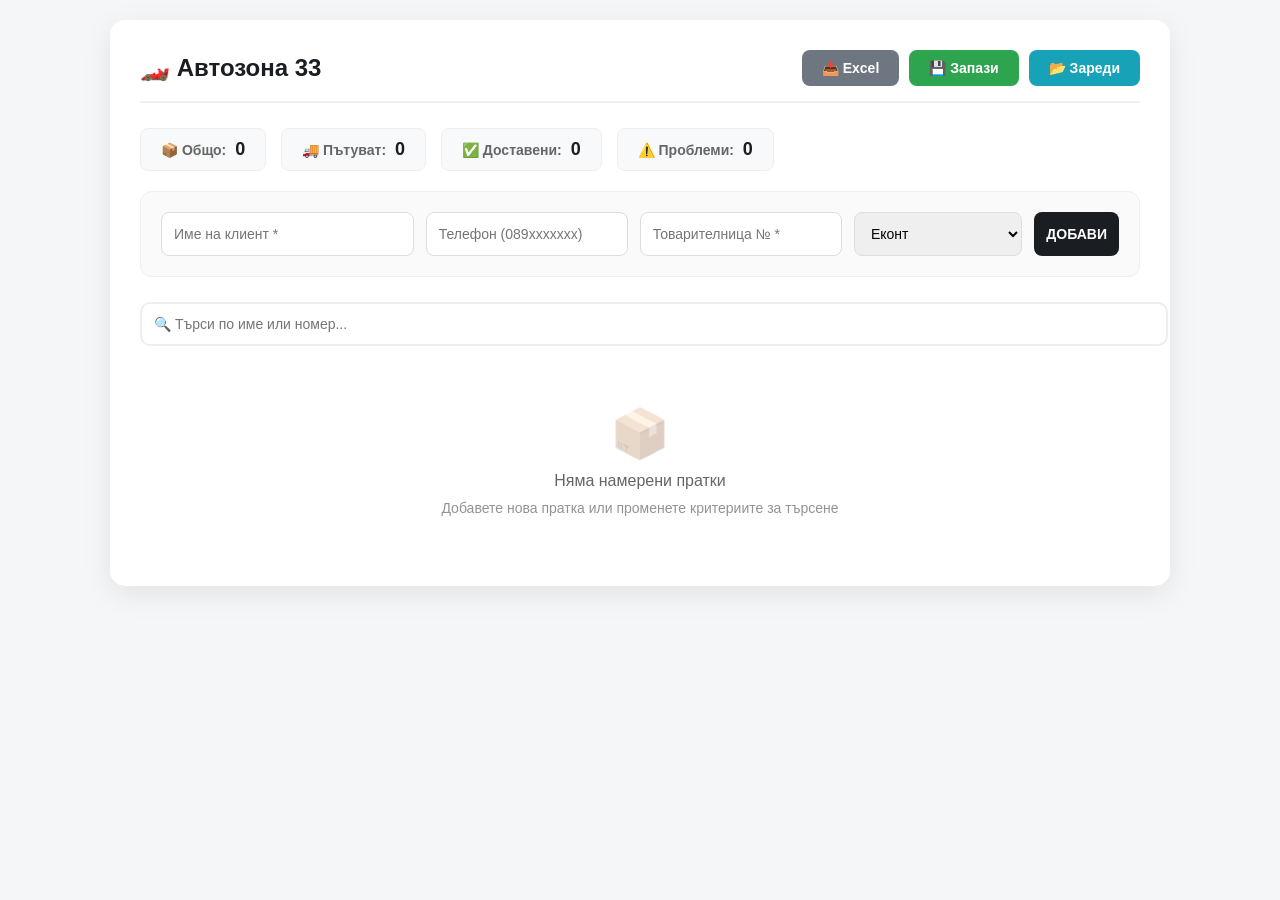
==== commit 3a6858fc: "Add files via upload" ====
--- a/index.html
+++ b/index.html
@@ -3,2489 +3,603 @@
 <head>
     <meta charset="UTF-8">
     <meta name="viewport" content="width=device-width, initial-scale=1.0">
-    <title>АВТОЗОНА 33 - Професионална система</title>
+    <title>Автозона 33 - Система за пратки</title>
     <style>
-        * {
-            margin: 0;
-            padding: 0;
-            box-sizing: border-box;
-            font-family: 'Segoe UI', Tahoma, Geneva, Verdana, sans-serif;
-        }
-        
-        body {
-            background: linear-gradient(135deg, #667eea 0%, #764ba2 100%);
-            min-height: 100vh;
-            padding: 20px;
-        }
-        
-        .container {
-            max-width: 1400px;
-            margin: 0 auto;
-            background: white;
-            border-radius: 20px;
-            box-shadow: 0 20px 60px rgba(0,0,0,0.3);
-            overflow: hidden;
-        }
-        
-        .header {
-            background: linear-gradient(135deg, #667eea 0%, #764ba2 100%);
-            color: white;
-            padding: 20px 30px;
-            display: flex;
-            justify-content: space-between;
-            align-items: center;
-            flex-wrap: wrap;
-            gap: 15px;
-        }
-        
-        .logo {
-            font-size: 28px;
-            font-weight: bold;
-            text-shadow: 2px 2px 4px rgba(0,0,0,0.2);
-        }
-        
-        .login-btn {
-            background: rgba(255,255,255,0.2);
-            border: 2px solid white;
-            color: white;
-            padding: 10px 25px;
-            border-radius: 50px;
-            font-size: 16px;
-            cursor: pointer;
-            transition: all 0.3s;
-            font-weight: bold;
-        }
-        
-        .login-btn:hover {
-            background: white;
-            color: #667eea;
-        }
-        
-        .main-content {
-            padding: 30px;
-        }
-        
-        /* Quick Add Section */
-        .quick-add-section {
-            background: linear-gradient(135deg, #f5f7ff 0%, #eef2ff 100%);
-            border-radius: 15px;
-            padding: 20px;
-            margin-bottom: 20px;
-            border: 2px solid #667eea20;
-        }
-        
-        .quick-add-title {
-            font-size: 14px;
-            color: #667eea;
-            font-weight: bold;
-            margin-bottom: 12px;
-            display: flex;
-            align-items: center;
-            gap: 10px;
-        }
-        
-        .quick-add-row {
-            display: flex;
-            gap: 15px;
-            flex-wrap: wrap;
-            align-items: center;
-        }
-        
-        .code-input-group {
-            flex: 2;
-            min-width: 250px;
-            position: relative;
-        }
-        
-        .code-input-group input {
-            width: 100%;
-            padding: 14px 20px;
-            padding-left: 45px;
-            border: 2px solid #e0e0e0;
-            border-radius: 12px;
-            font-size: 16px;
-            transition: all 0.3s;
-            background: white;
-        }
-        
-        .code-input-group input:focus {
-            outline: none;
-            border-color: #667eea;
-            box-shadow: 0 0 0 3px rgba(102, 126, 234, 0.1);
-        }
-        
-        .code-input-group::before {
-            content: '🔍';
-            position: absolute;
-            left: 15px;
-            top: 50%;
-            transform: translateY(-50%);
-            font-size: 18px;
-            color: #999;
-        }
-        
-        .code-input-group .barcode-icon {
-            position: absolute;
-            right: 15px;
-            top: 50%;
-            transform: translateY(-50%);
-            font-size: 20px;
-            color: #999;
-            pointer-events: none;
-        }
-        
-        .quantity-add-group {
-            flex: 1;
-            min-width: 120px;
-        }
-        
-        .quantity-add-group input {
-            width: 100%;
-            padding: 14px;
-            border: 2px solid #e0e0e0;
-            border-radius: 12px;
-            font-size: 16px;
-            text-align: center;
-        }
-        
-        .quick-add-btn {
-            background: linear-gradient(135deg, #667eea 0%, #764ba2 100%);
-            color: white;
-            border: none;
-            padding: 14px 30px;
-            border-radius: 12px;
-            font-size: 16px;
-            font-weight: bold;
-            cursor: pointer;
-            transition: all 0.3s;
-            display: flex;
-            align-items: center;
-            gap: 8px;
-        }
-        
-        .quick-add-btn:hover {
-            transform: translateY(-2px);
-            box-shadow: 0 5px 15px rgba(102, 126, 234, 0.4);
-        }
-        
-        .batch-add-area {
-            margin-top: 15px;
-            padding-top: 15px;
-            border-top: 1px dashed #ddd;
-        }
-        
-        .batch-add-toggle {
-            background: none;
-            border: none;
-            color: #667eea;
-            cursor: pointer;
-            font-size: 13px;
-            display: flex;
-            align-items: center;
-            gap: 5px;
-            margin-bottom: 10px;
-        }
-        
-        .batch-textarea {
-            width: 100%;
-            padding: 12px;
-            border: 2px solid #e0e0e0;
-            border-radius: 12px;
-            font-size: 14px;
-            font-family: monospace;
-            resize: vertical;
+        :root { 
+            --primary: #2ea44f; 
+            --viber: #7360f2; 
+            --email: #007bff; 
+            --danger: #d73a49; 
+            --dark: #1a1d21;
+            --success: #28a745;
+            --warning: #ffc107;
+            --info: #17a2b8;
+        }
+        body { font-family: 'Segoe UI', Arial, sans-serif; background: #f4f6f8; margin: 0; padding: 20px; }
+        .container { max-width: 1000px; margin: auto; background: white; padding: 30px; border-radius: 15px; box-shadow: 0 8px 30px rgba(0,0,0,0.08); }
+        .header { display: flex; justify-content: space-between; align-items: center; margin-bottom: 25px; border-bottom: 2px solid #f0f0f0; padding-bottom: 15px; flex-wrap: wrap; gap: 10px; }
+        .brand { font-size: 24px; font-weight: 800; color: var(--dark); }
+        .admin-panel { display: grid; grid-template-columns: 1.5fr 1.2fr 1.2fr 1fr auto; gap: 12px; margin-bottom: 25px; background: #fafafa; padding: 20px; border-radius: 12px; border: 1px solid #eee; }
+        input, select, button { padding: 12px; border-radius: 8px; border: 1px solid #ddd; font-size: 14px; font-family: inherit; }
+        input:focus, select:focus { outline: none; border-color: var(--primary); box-shadow: 0 0 0 3px rgba(46, 164, 79, 0.1); }
+        .btn-add { background: var(--dark); color: white; font-weight: bold; cursor: pointer; border: none; transition: all 0.2s; }
+        .btn-add:hover { background: #000; transform: translateY(-1px); }
+        .btn-export { background: #6e7681; color: white; border: none; padding: 10px 20px; border-radius: 8px; font-weight: 600; cursor: pointer; transition: all 0.2s; }
+        .btn-export:hover { background: #5a6268; }
+        .order-card { background: #fff; border: 1px solid #e1e4e8; padding: 18px; margin-bottom: 12px; border-radius: 12px; display: flex; justify-content: space-between; align-items: flex-start; border-left: 6px solid #ccc; transition: all 0.2s; position: relative; }
+        .order-card:hover { box-shadow: 0 4px 12px rgba(0,0,0,0.05); transform: translateX(2px); }
+        .status-travel { border-left-color: var(--email); }
+        .status-done { border-left-color: var(--success); }
+        .status-issue { border-left-color: var(--danger); }
+        .order-info { flex: 1; min-width: 0; }
+        .order-info strong { display: block; font-size: 18px; margin-bottom: 4px; }
+        .order-info span { display: block; color: #666; font-size: 14px; margin-top: 4px; }
+        .copy-badge { cursor: pointer; background: #f0f7ff; color: #0056b3; padding: 4px 10px; border-radius: 6px; font-family: monospace; font-size: 13px; font-weight: 600; border: 1px solid #cce3ff; display: inline-block; margin-top: 6px; transition: all 0.2s; }
+        .copy-badge:hover { background: #e1f0ff; }
+        .actions { display: flex; gap: 8px; flex-wrap: wrap; margin-top: 10px; }
+        .btn-action { padding: 10px 14px; font-size: 13px; border-radius: 8px; color: white; border: none; cursor: pointer; font-weight: 600; transition: all 0.2s; display: flex; align-items: center; gap: 4px; }
+        .btn-action:hover { transform: translateY(-1px); opacity: 0.9; }
+        .btn-check { background: var(--info); }
+        .btn-copy-text { background: #6f42c1; }
+        .btn-status-travel { background: #f8f9fa; color: #444; border: 1px solid #ddd; }
+        .btn-status-done { background: var(--success); color: white; }
+        .btn-status-issue { background: var(--danger); color: white; }
+        
+        .toast { position: fixed; bottom: 20px; right: 20px; background: var(--dark); color: white; padding: 12px 20px; border-radius: 8px; box-shadow: 0 4px 12px rgba(0,0,0,0.2); z-index: 1000; opacity: 0; transform: translateY(20px); transition: all 0.3s; font-weight: 500; }
+        .toast.show { opacity: 1; transform: translateY(0); }
+        .toast.success { background: var(--success); }
+        .toast.error { background: var(--danger); }
+        .toast.info { background: var(--info); }
+        
+        .stats { display: flex; gap: 15px; margin-bottom: 20px; flex-wrap: wrap; }
+        .stat-box { background: #f8f9fa; padding: 10px 20px; border-radius: 8px; font-size: 14px; font-weight: 600; color: #666; border: 1px solid #eee; }
+        .stat-box span { color: var(--dark); font-size: 18px; margin-left: 5px; }
+        
+        .courier-status { 
+            margin-top: 8px; 
+            padding: 8px 12px; 
+            background: #f8f9fa; 
+            border-radius: 6px; 
+            font-size: 13px; 
+            border-left: 3px solid var(--info);
             display: none;
         }
-        
-        .batch-textarea.active {
-            display: block;
-        }
-        
-        .batch-actions {
-            margin-top: 10px;
-            display: none;
-            gap: 10px;
-        }
-        
-        .batch-actions.active {
-            display: flex;
-        }
-        
-        .toolbar {
-            display: flex;
-            gap: 15px;
-            margin-bottom: 20px;
-            flex-wrap: wrap;
-        }
-        
-        .tool-btn {
-            padding: 12px 25px;
-            border: none;
-            border-radius: 50px;
-            font-size: 16px;
-            font-weight: bold;
-            cursor: pointer;
-            display: flex;
-            align-items: center;
-            gap: 8px;
-            transition: all 0.3s;
-        }
-        
-        .tool-btn.primary {
-            background: linear-gradient(135deg, #667eea 0%, #764ba2 100%);
-            color: white;
-            box-shadow: 0 4px 15px rgba(102, 126, 234, 0.4);
-        }
-        
-        .tool-btn.primary:hover {
-            transform: translateY(-2px);
-            box-shadow: 0 6px 20px rgba(102, 126, 234, 0.6);
-        }
-        
-        .tool-btn.secondary {
-            background: #f0f0f0;
-            color: #333;
-        }
-        
-        .tool-btn.secondary:hover {
-            background: #e0e0e0;
-        }
-        
-        .status-badge {
-            background: #4CAF50;
-            color: white;
-            padding: 8px 20px;
-            border-radius: 50px;
-            font-size: 14px;
-            display: inline-flex;
-            align-items: center;
-            gap: 8px;
-        }
-        
-        .search-box {
-            flex: 2;
-            min-width: 250px;
-            position: relative;
-        }
-        
-        .search-box input {
-            width: 100%;
-            padding: 12px 20px;
-            padding-left: 45px;
-            border: 2px solid #e0e0e0;
-            border-radius: 50px;
-            font-size: 16px;
-            transition: all 0.3s;
-        }
-        
-        .search-box input:focus {
-            outline: none;
-            border-color: #667eea;
-            box-shadow: 0 0 0 3px rgba(102, 126, 234, 0.1);
-        }
-        
-        .search-box::before {
-            content: '🔍';
-            position: absolute;
-            left: 15px;
-            top: 50%;
-            transform: translateY(-50%);
-            font-size: 18px;
-            color: #999;
-        }
-        
-        .filters {
-            background: #f8f9fa;
-            padding: 20px;
-            border-radius: 15px;
-            margin-bottom: 20px;
-            display: flex;
-            gap: 20px;
-            flex-wrap: wrap;
-            align-items: center;
-        }
-        
-        .filter-group {
-            display: flex;
-            align-items: center;
-            gap: 10px;
-        }
-        
-        .filter-group label {
-            font-weight: bold;
-            color: #555;
-            min-width: 60px;
-        }
-        
-        .filter-select {
-            padding: 10px 20px;
-            border: 1px solid #ddd;
-            border-radius: 10px;
-            font-size: 14px;
-            min-width: 180px;
-            background: white;
-            cursor: pointer;
-        }
-        
-        .hide-zero-btn {
-            padding: 10px 20px;
-            border: 2px solid #667eea;
-            border-radius: 10px;
-            background: white;
-            color: #667eea;
-            font-weight: bold;
-            cursor: pointer;
-            transition: all 0.3s;
-            display: flex;
-            align-items: center;
-            gap: 8px;
-        }
-        
-        .hide-zero-btn.active {
-            background: #667eea;
-            color: white;
-        }
-        
-        .selected-count {
-            background: #667eea;
-            color: white;
-            padding: 5px 15px;
-            border-radius: 20px;
-            font-size: 14px;
-            margin-left: auto;
-        }
-        
-        .products-grid {
-            display: grid;
-            grid-template-columns: repeat(auto-fill, minmax(280px, 1fr));
-            gap: 20px;
-            margin-bottom: 30px;
-            max-height: 500px;
-            overflow-y: auto;
-            padding: 10px;
-        }
-        
-        .product-card {
-            background: white;
-            border: 1px solid #eee;
-            border-radius: 15px;
-            padding: 20px;
-            box-shadow: 0 4px 10px rgba(0,0,0,0.05);
-            transition: all 0.3s;
-            cursor: pointer;
-            position: relative;
-        }
-        
-        .product-card:hover {
-            transform: translateY(-5px);
-            box-shadow: 0 8px 20px rgba(0,0,0,0.1);
-            border-color: #667eea;
-        }
-        
-        .product-card.selected {
-            border: 2px solid #667eea;
-            background: #f0f4ff;
-        }
-        
-        .product-card.out-of-stock {
-            opacity: 0.6;
-            background: #f5f5f5;
-        }
-        
-        .product-brand {
-            color: #667eea;
-            font-size: 14px;
-            font-weight: bold;
-            text-transform: uppercase;
-            margin-bottom: 5px;
-        }
-        
-        .product-name {
-            font-size: 18px;
-            font-weight: bold;
-            margin-bottom: 10px;
-            color: #333;
-            padding-right: 50px;
-        }
-        
-        .product-code {
-            font-size: 12px;
-            color: #999;
-            font-family: monospace;
-            margin-bottom: 5px;
-        }
-        
-        .product-group {
-            color: #666;
-            font-size: 14px;
-            margin-bottom: 15px;
-        }
-        
-        .product-stock {
-            position: absolute;
-            top: 20px;
-            right: 20px;
-            background: #e3f2fd;
-            color: #1976d2;
-            padding: 5px 10px;
-            border-radius: 20px;
-            font-size: 12px;
-            font-weight: bold;
-        }
-        
-        .product-stock.low {
-            background: #ffebee;
-            color: #c62828;
-        }
-        
-        .product-stock.medium {
-            background: #fff3e0;
-            color: #ef6c00;
-        }
-        
-        .product-stock.high {
-            background: #e8f5e8;
-            color: #2e7d32;
-        }
-        
-        .product-footer {
-            display: flex;
-            justify-content: flex-end;
-            margin-top: 15px;
-        }
-        
-        .add-btn {
-            background: #4CAF50;
-            color: white;
-            border: none;
-            width: 40px;
-            height: 40px;
-            border-radius: 50%;
-            font-size: 20px;
-            cursor: pointer;
-            transition: all 0.3s;
-            display: flex;
-            align-items: center;
-            justify-content: center;
-        }
-        
-        .add-btn:hover {
-            background: #45a049;
-            transform: scale(1.1);
-        }
-        
-        .add-btn:disabled {
-            background: #ccc;
-            cursor: not-allowed;
-            transform: none;
-        }
-        
-        .no-products {
-            grid-column: 1/-1;
-            text-align: center;
-            padding: 50px;
-            color: #666;
-            font-size: 16px;
-        }
-        
-        .cart-panel {
-            background: #f8f9fa;
-            border-radius: 15px;
-            padding: 20px;
-            margin-top: 30px;
-        }
-        
-        .cart-header {
-            display: flex;
-            justify-content: space-between;
-            align-items: center;
-            margin-bottom: 20px;
-        }
-        
-        .cart-title {
-            font-size: 20px;
-            font-weight: bold;
-            color: #333;
-        }
-        
-        .cart-count {
-            background: #667eea;
-            color: white;
-            padding: 5px 15px;
-            border-radius: 50px;
-            font-size: 16px;
-        }
-        
-        .cart-items {
-            max-height: 300px;
-            overflow-y: auto;
-            margin-bottom: 20px;
-        }
-        
-        .cart-item {
-            background: white;
-            padding: 15px;
-            border-radius: 10px;
-            margin-bottom: 10px;
-            display: flex;
-            justify-content: space-between;
-            align-items: center;
-            flex-wrap: wrap;
-            gap: 10px;
-        }
-        
-        .cart-item-info {
-            flex: 1;
-            min-width: 200px;
-        }
-        
-        .cart-item-info h4 {
-            font-size: 16px;
-            margin-bottom: 5px;
-        }
-        
-        .cart-item-info p {
-            color: #666;
-            font-size: 14px;
-        }
-        
-        .cart-item-actions {
-            display: flex;
-            align-items: center;
-            gap: 8px;
-            flex-wrap: wrap;
-        }
-        
-        .quantity-input {
-            width: 70px;
-            padding: 8px;
-            border: 1px solid #ddd;
-            border-radius: 8px;
-            text-align: center;
-            font-size: 14px;
-            font-weight: bold;
-        }
-        
-        .quantity-btn {
-            background: #f0f0f0;
-            border: none;
-            width: 35px;
-            height: 35px;
-            border-radius: 50%;
-            font-size: 18px;
-            cursor: pointer;
-            transition: all 0.3s;
-        }
-        
-        .quantity-btn:hover {
-            background: #667eea;
-            color: white;
-        }
-        
-        .remove-btn {
-            background: #ff4444;
-            color: white;
-            border: none;
-            width: 35px;
-            height: 35px;
-            border-radius: 50%;
-            font-size: 18px;
-            cursor: pointer;
-        }
-        
-        .remove-btn:hover {
-            background: #cc0000;
-        }
-        
-        .cart-footer {
-            display: flex;
-            justify-content: space-between;
-            align-items: center;
-            padding-top: 20px;
-            border-top: 2px solid #ddd;
-            flex-wrap: wrap;
-            gap: 20px;
-        }
-        
-        .cart-total {
-            font-size: 18px;
-            font-weight: bold;
-        }
-        
-        .cart-actions {
-            display: flex;
-            gap: 10px;
-            flex-wrap: wrap;
-        }
-        
-        .modal {
-            display: none;
-            position: fixed;
-            top: 0;
-            left: 0;
-            width: 100%;
-            height: 100%;
-            background: rgba(0,0,0,0.5);
-            justify-content: center;
-            align-items: center;
-            z-index: 1000;
-        }
-        
-        .modal.active {
-            display: flex;
-        }
-        
-        .modal-content {
-            background: white;
-            border-radius: 20px;
-            padding: 30px;
-            max-width: 800px;
-            width: 90%;
-            max-height: 80vh;
-            overflow-y: auto;
-        }
-        
-        .modal-header {
-            display: flex;
-            justify-content: space-between;
-            align-items: center;
-            margin-bottom: 20px;
-        }
-        
-        .modal-close {
-            background: none;
-            border: none;
-            font-size: 28px;
-            cursor: pointer;
-            color: #666;
-        }
-        
-        .shortcuts-hint {
-            background: rgba(255,255,255,0.2);
-            padding: 8px 15px;
-            border-radius: 50px;
-            font-size: 12px;
-            display: inline-flex;
-            align-items: center;
-            gap: 5px;
-        }
-        
-        .shortcuts-hint kbd {
-            background: rgba(0,0,0,0.3);
-            padding: 2px 8px;
-            border-radius: 5px;
-            font-family: monospace;
-            font-size: 11px;
-        }
-        
-        .frequent-products {
-            margin-top: 20px;
-            padding: 15px;
-            background: #f9f9f9;
-            border-radius: 12px;
-        }
-        
-        .frequent-title {
-            font-size: 14px;
-            font-weight: bold;
-            margin-bottom: 10px;
-            color: #667eea;
-        }
-        
-        .frequent-list {
-            display: flex;
-            flex-wrap: wrap;
-            gap: 8px;
-        }
-        
-        .frequent-tag {
-            background: white;
-            border: 1px solid #ddd;
-            padding: 6px 12px;
-            border-radius: 20px;
-            font-size: 12px;
-            cursor: pointer;
-            transition: all 0.2s;
-        }
-        
-        .frequent-tag:hover {
-            background: #667eea;
-            color: white;
-            border-color: #667eea;
-        }
-        
-        .stats-bar {
-            background: #f0f4ff;
-            padding: 15px;
-            border-radius: 10px;
-            margin-bottom: 20px;
-            display: flex;
-            gap: 20px;
-            flex-wrap: wrap;
-        }
-        
-        .stats-item {
-            display: flex;
-            gap: 8px;
-            align-items: center;
-        }
-        
-        .stats-label {
-            color: #666;
-        }
-        
-        .stats-value {
-            font-weight: bold;
-            color: #667eea;
-        }
-        
-        .loading {
-            text-align: center;
-            padding: 50px;
-            display: none;
-        }
-        
-        .loading.active {
-            display: block;
-        }
-        
-        .spinner {
-            border: 4px solid #f3f3f3;
-            border-top: 4px solid #667eea;
-            border-radius: 50%;
-            width: 50px;
-            height: 50px;
-            animation: spin 1s linear infinite;
-            margin: 0 auto 20px;
-        }
-        
-        @keyframes spin {
-            0% { transform: rotate(0deg); }
-            100% { transform: rotate(360deg); }
-        }
-        
-        .notification {
-            position: fixed;
-            bottom: 20px;
-            right: 20px;
-            background: #333;
-            color: white;
-            padding: 12px 24px;
-            border-radius: 50px;
-            z-index: 2000;
-            animation: slideIn 0.3s ease;
-        }
-        
-        @keyframes slideIn {
-            from {
-                transform: translateX(100%);
-                opacity: 0;
-            }
-            to {
-                transform: translateX(0);
-                opacity: 1;
-            }
-        }
-        
-        @keyframes shake {
-            0%,100%{transform:translateX(0)}
-            25%{transform:translateX(-5px)}
-            75%{transform:translateX(5px)}
-        }
-        
-        @media (max-width: 768px) {
-            .toolbar, .filters, .quick-add-row {
-                flex-direction: column;
-            }
-            .products-grid {
-                grid-template-columns: 1fr;
-            }
-            .filter-group {
-                flex-direction: column;
-                align-items: stretch;
-            }
-        }
-
-        /* ==================== NEW: THEME TOGGLE & ICON BUTTONS ==================== */
-        .icon-btn {
-            background: rgba(255,255,255,0.2);
-            border: 2px solid white;
-            color: white;
-            width: 44px;
-            height: 44px;
-            border-radius: 50%;
-            font-size: 18px;
-            cursor: pointer;
-            transition: all 0.3s;
-            display: inline-flex;
-            align-items: center;
-            justify-content: center;
-        }
-        .icon-btn:hover {
-            background: white;
-            color: #667eea;
-        }
-        .header-actions {
-            display: flex;
-            gap: 10px;
-            align-items: center;
-        }
-
-        /* ==================== NEW: LIST VIEW ==================== */
-        .products-grid.list-view {
-            grid-template-columns: 1fr;
-            gap: 8px;
-        }
-        .products-grid.list-view .product-card {
-            display: grid;
-            grid-template-columns: minmax(120px, 1fr) 2fr auto auto auto;
-            gap: 16px;
-            align-items: center;
-            padding: 12px 20px;
-        }
-        .products-grid.list-view .product-brand {
-            margin-bottom: 0;
-        }
-        .products-grid.list-view .product-name {
-            font-size: 15px;
-            margin-bottom: 0;
-            padding-right: 0;
-        }
-        .products-grid.list-view .product-code {
-            margin-bottom: 0;
-            white-space: nowrap;
-        }
-        .products-grid.list-view .product-group {
-            display: none;
-        }
-        .products-grid.list-view .product-stock {
-            position: static;
-        }
-        .products-grid.list-view .product-footer {
-            margin-top: 0;
-        }
-        .products-grid.list-view .product-card:hover {
-            transform: none;
-        }
-        .view-toggle-btn {
-            padding: 10px 16px;
-            border: 2px solid #667eea;
-            border-radius: 10px;
-            background: white;
-            color: #667eea;
-            font-weight: bold;
-            cursor: pointer;
-            transition: all 0.3s;
-            display: inline-flex;
-            align-items: center;
-            gap: 8px;
-        }
-        .view-toggle-btn:hover {
-            background: #667eea;
-            color: white;
-        }
-        .clear-filters-btn {
-            padding: 10px 16px;
-            border: 2px solid #ff4444;
-            border-radius: 10px;
-            background: white;
-            color: #ff4444;
-            font-weight: bold;
-            cursor: pointer;
-            transition: all 0.3s;
-        }
-        .clear-filters-btn:hover {
-            background: #ff4444;
-            color: white;
-        }
-
-        /* ==================== NEW: AUTOCOMPLETE ==================== */
-        .autocomplete-dropdown {
-            position: absolute;
-            top: 100%;
-            left: 0;
-            right: 0;
-            margin-top: 4px;
-            background: white;
-            border: 1px solid #e0e0e0;
-            border-radius: 12px;
-            box-shadow: 0 8px 24px rgba(0,0,0,0.15);
-            max-height: 280px;
-            overflow-y: auto;
-            z-index: 100;
-            display: none;
-        }
-        .autocomplete-dropdown.active {
-            display: block;
-        }
-        .autocomplete-item {
-            padding: 10px 14px;
-            cursor: pointer;
-            border-bottom: 1px solid #f0f0f0;
-            font-size: 14px;
-            display: flex;
-            justify-content: space-between;
-            align-items: center;
-            gap: 12px;
-        }
-        .autocomplete-item:last-child { border-bottom: none; }
-        .autocomplete-item:hover,
-        .autocomplete-item.highlighted {
-            background: #f0f4ff;
-        }
-        .autocomplete-code {
-            font-family: monospace;
-            color: #667eea;
-            font-weight: bold;
-            white-space: nowrap;
-        }
-        .autocomplete-name {
-            flex: 1;
-            color: #333;
-            overflow: hidden;
-            text-overflow: ellipsis;
-            white-space: nowrap;
-        }
-        .autocomplete-stock {
-            font-size: 11px;
-            padding: 2px 8px;
-            border-radius: 10px;
-            background: #e8f5e8;
-            color: #2e7d32;
-        }
-        .autocomplete-stock.zero {
-            background: #ffebee;
-            color: #c62828;
-        }
-
-        /* ==================== NEW: HISTORY SEARCH/FILTERS ==================== */
-        .history-controls {
-            display: flex;
-            gap: 10px;
-            margin-bottom: 15px;
-            flex-wrap: wrap;
-            align-items: center;
-        }
-        .history-controls input,
-        .history-controls select {
-            padding: 10px 14px;
-            border: 2px solid #e0e0e0;
-            border-radius: 10px;
-            font-size: 14px;
-        }
-        .history-search-input {
-            flex: 1;
-            min-width: 200px;
-        }
-        .history-item {
-            position: relative;
-        }
-        .history-item-actions {
-            display: flex;
-            gap: 8px;
-            margin-top: 10px;
-        }
-        .history-action-btn {
-            padding: 6px 14px;
-            border: none;
-            border-radius: 8px;
-            font-size: 13px;
-            font-weight: bold;
-            cursor: pointer;
-            transition: all 0.2s;
-        }
-        .history-action-btn.duplicate {
-            background: #667eea;
-            color: white;
-        }
-        .history-action-btn.duplicate:hover {
-            background: #5568d3;
-        }
-        .history-action-btn.delete {
-            background: #f0f0f0;
-            color: #c62828;
-        }
-        .history-action-btn.delete:hover {
-            background: #ffebee;
-        }
-
-        /* ==================== NEW: UNDO TOAST ==================== */
-        .undo-toast {
-            position: fixed;
-            bottom: 20px;
-            left: 50%;
-            transform: translateX(-50%);
-            background: #333;
-            color: white;
-            padding: 14px 20px;
-            border-radius: 50px;
-            z-index: 2000;
-            display: flex;
-            align-items: center;
-            gap: 15px;
-            box-shadow: 0 10px 30px rgba(0,0,0,0.3);
-            animation: slideUp 0.3s ease;
-        }
-        .undo-toast button {
-            background: #667eea;
-            color: white;
-            border: none;
-            padding: 8px 18px;
-            border-radius: 50px;
-            font-weight: bold;
-            cursor: pointer;
-        }
-        .undo-toast button:hover {
-            background: #5568d3;
-        }
-        @keyframes slideUp {
-            from { transform: translate(-50%, 100%); opacity: 0; }
-            to   { transform: translate(-50%, 0);    opacity: 1; }
-        }
-
-        /* ==================== NEW: DARK THEME ==================== */
-        [data-theme="dark"] body {
-            background: linear-gradient(135deg, #1a1a2e 0%, #16213e 100%);
-        }
-        [data-theme="dark"] .container {
-            background: #1e1e2e;
-            box-shadow: 0 20px 60px rgba(0,0,0,0.6);
-        }
-        [data-theme="dark"] .quick-add-section {
-            background: linear-gradient(135deg, #252538 0%, #2a2a40 100%);
-            border-color: #667eea40;
-        }
-        [data-theme="dark"] .code-input-group input,
-        [data-theme="dark"] .quantity-add-group input,
-        [data-theme="dark"] .search-box input,
-        [data-theme="dark"] .filter-select,
-        [data-theme="dark"] .batch-textarea,
-        [data-theme="dark"] .history-controls input,
-        [data-theme="dark"] .history-controls select,
-        [data-theme="dark"] .quantity-input {
-            background: #2a2a40;
-            border-color: #3a3a55;
-            color: #e8e8f0;
-        }
-        [data-theme="dark"] .filters,
-        [data-theme="dark"] .stats-bar,
-        [data-theme="dark"] .frequent-products,
-        [data-theme="dark"] .cart-panel {
-            background: #252538;
-        }
-        [data-theme="dark"] .filter-group label,
-        [data-theme="dark"] .stats-label,
-        [data-theme="dark"] .cart-title {
-            color: #b8b8c8;
-        }
-        [data-theme="dark"] .product-card,
-        [data-theme="dark"] .cart-item,
-        [data-theme="dark"] .frequent-tag,
-        [data-theme="dark"] .modal-content,
-        [data-theme="dark"] .autocomplete-dropdown,
-        [data-theme="dark"] .hide-zero-btn,
-        [data-theme="dark"] .view-toggle-btn,
-        [data-theme="dark"] .clear-filters-btn {
-            background: #2a2a40;
-            border-color: #3a3a55;
-            color: #e8e8f0;
-        }
-        [data-theme="dark"] .product-card.selected {
-            background: #2f3050;
-            border-color: #667eea;
-        }
-        [data-theme="dark"] .product-card.out-of-stock {
-            background: #1f1f30;
-        }
-        [data-theme="dark"] .product-name,
-        [data-theme="dark"] .cart-item-info h4,
-        [data-theme="dark"] .modal-header h2 {
-            color: #e8e8f0;
-        }
-        [data-theme="dark"] .product-group,
-        [data-theme="dark"] .product-code,
-        [data-theme="dark"] .cart-item-info p {
-            color: #9e9eb0;
-        }
-        [data-theme="dark"] .tool-btn.secondary {
-            background: #3a3a55;
-            color: #e8e8f0;
-        }
-        [data-theme="dark"] .tool-btn.secondary:hover {
-            background: #45456a;
-        }
-        [data-theme="dark"] .quantity-btn {
-            background: #3a3a55;
-            color: #e8e8f0;
-        }
-        [data-theme="dark"] .cart-footer {
-            border-top-color: #3a3a55;
-        }
-        [data-theme="dark"] .modal {
-            background: rgba(0,0,0,0.75);
-        }
-        [data-theme="dark"] .history-item {
-            background: #2a2a40 !important;
-        }
-        [data-theme="dark"] .autocomplete-item {
-            border-bottom-color: #3a3a55;
-        }
-        [data-theme="dark"] .autocomplete-item:hover,
-        [data-theme="dark"] .autocomplete-item.highlighted {
-            background: #2f3050;
-        }
-        [data-theme="dark"] .autocomplete-name {
-            color: #e8e8f0;
-        }
-        [data-theme="dark"] .batch-add-area {
-            border-top-color: #3a3a55;
+        .courier-status.show { display: block; }
+        .courier-status.loading { 
+            background: #fff3cd; 
+            border-left-color: var(--warning);
+            color: #856404;
+        }
+        .courier-status.success { 
+            background: #d4edda; 
+            border-left-color: var(--success);
+            color: #155724;
+        }
+        .courier-status.error { 
+            background: #f8d7da; 
+            border-left-color: var(--danger);
+            color: #721c24;
+        }
+        .courier-status .timestamp { font-size: 11px; color: #666; margin-top: 4px; }
+        
+        .last-check { font-size: 11px; color: #999; margin-top: 4px; }
+        
+        @media (max-width: 900px) { 
+            .admin-panel { grid-template-columns: 1fr; } 
+            .order-card { flex-direction: column; align-items: flex-start; gap: 15px; }
+            .actions { width: 100%; }
+            .btn-action { flex: 1; justify-content: center; }
+        }
+        
+        .empty-state { text-align: center; padding: 40px; color: #666; font-size: 16px; }
+        .empty-state-icon { font-size: 48px; margin-bottom: 10px; opacity: 0.3; }
+        
+        .modal-overlay { 
+            display: none; 
+            position: fixed; 
+            top: 0; left: 0; right: 0; bottom: 0; 
+            background: rgba(0,0,0,0.5); 
+            z-index: 2000; 
+            justify-content: center; 
+            align-items: center; 
+        }
+        .modal-overlay.show { display: flex; }
+        .modal-content { 
+            background: white; 
+            width: 90%; 
+            max-width: 800px; 
+            height: 80vh; 
+            border-radius: 12px; 
+            overflow: hidden; 
+            display: flex; 
+            flex-direction: column; 
+        }
+        .modal-header { 
+            padding: 15px 20px; 
+            background: var(--dark); 
+            color: white; 
+            display: flex; 
+            justify-content: space-between; 
+            align-items: center; 
+        }
+        .modal-close { 
+            background: none; 
+            border: none; 
+            color: white; 
+            font-size: 24px; 
+            cursor: pointer; 
+            padding: 0; 
+            width: 30px; 
+            height: 30px; 
+            display: flex; 
+            align-items: center; 
+            justify-content: center; 
+        }
+        .modal-iframe { 
+            flex: 1; 
+            border: none; 
+            width: 100%; 
         }
     </style>
 </head>
 <body>
-    <div class="container">
-        <div class="header">
-            <div class="logo">АВТОЗОНА 33</div>
-            <div class="shortcuts-hint">
-                <kbd>Ctrl</kbd>+<kbd>K</kbd> търсене | <kbd>Ctrl</kbd>+<kbd>B</kbd> код
-            </div>
-            <div class="header-actions">
-                <button class="icon-btn" id="themeToggle" onclick="toggleTheme()" title="Смени темата">🌙</button>
-                <button class="login-btn" onclick="toggleLogin()">👤 ВЛИЗАНЕ</button>
-            </div>
-        </div>
-        
-        <div class="main-content">
-            <!-- Бързо добавяне по код/баркод -->
-            <div class="quick-add-section">
-                <div class="quick-add-title">
-                    ⚡ БЪРЗО ДОБАВЯНЕ ПО КОД / БАРКОД
-                </div>
-                <div class="quick-add-row">
-                    <div class="code-input-group">
-                        <input type="text" id="quickCodeInput" placeholder="Въведете или сканирайте код на продукт..." autocomplete="off">
-                        <span class="barcode-icon">📷</span>
-                        <div class="autocomplete-dropdown" id="autocompleteDropdown"></div>
-                    </div>
-                    <div class="quantity-add-group">
-                        <input type="number" id="quickQuantity" value="1" min="1" max="999" placeholder="Брой">
-                    </div>
-                    <button class="quick-add-btn" onclick="addProductByCode()">
-                        ➕ ДОБАВИ
-                    </button>
-                </div>
-                
-                <div class="batch-add-area">
-                    <button class="batch-add-toggle" onclick="toggleBatchAdd()">
-                        📋 + Масово добавяне (няколко кода наведнъж)
-                    </button>
-                    <textarea id="batchCodes" class="batch-textarea" rows="3" placeholder="Въведете кодове, всеки на нов ред или разделени със запетая&#10;Пример:&#10;1, 2, 3&#10;или&#10;1&#10;2&#10;3"></textarea>
-                    <div class="batch-actions" id="batchActions">
-                        <button class="tool-btn secondary" onclick="addBatchCodes()">➕ Добави всички</button>
-                        <button class="tool-btn secondary" onclick="clearBatchArea()">🗑️ Изчисти</button>
-                    </div>
-                </div>
-            </div>
-            
-            <div class="toolbar">
-                <button class="tool-btn primary" onclick="loadProductsFromGoogleSheets()">
-                    🔄 ОБНОВИ
-                </button>
-                <div class="status-badge" id="statusBadge">
-                    ✓ Синхронизирано
-                </div>
-                <div class="search-box">
-                    <input type="text" id="searchInput" placeholder="Търсене по марка, модел, група или код..." oninput="handleSearch()">
-                </div>
-                <button class="tool-btn secondary" onclick="showCartModal()">
-                    📋 ПРЕГЛЕД НА ЗАЯВКАТА (<span id="cartCount">0</span>)
-                </button>
-                <button class="tool-btn secondary" onclick="showHistoryModal()">
-                    📜 ИСТОРИЯ
-                </button>
-            </div>
-            
-            <div class="filters">
-                <div class="filter-group">
-                    <label>Група:</label>
-                    <select class="filter-select" id="groupFilter" onchange="filterProducts()">
-                        <option value="all">📁 Всички групи</option>
-                    </select>
-                </div>
-                <div class="filter-group">
-                    <label>Марка:</label>
-                    <select class="filter-select" id="brandFilter" onchange="filterProducts()">
-                        <option value="all">🏷️ Всички марки</option>
-                    </select>
-                </div>
-                <button class="hide-zero-btn" id="hideZeroBtn" onclick="toggleHideZero()">
-                    <span>👁️</span> Скрий нулевите
-                </button>
-                <button class="view-toggle-btn" id="viewToggleBtn" onclick="toggleView()" title="Смени изгледа">
-                    <span id="viewToggleIcon">☰</span> <span id="viewToggleText">Списък</span>
-                </button>
-                <button class="clear-filters-btn" onclick="clearAllFilters()" title="Изчисти всички филтри">
-                    ✖ Изчисти филтри
-                </button>
-                <div class="selected-count" id="selectedCount">
-                    0 избрани
-                </div>
-            </div>
-            
-            <div class="stats-bar">
-                <div class="stats-item">
-                    <span class="stats-label">Общо продукти:</span>
-                    <span class="stats-value" id="totalProducts">0</span>
-                </div>
-                <div class="stats-item">
-                    <span class="stats-label">Показани:</span>
-                    <span class="stats-value" id="shownProducts">0</span>
-                </div>
-                <div class="stats-item">
-                    <span class="stats-label">Налични:</span>
-                    <span class="stats-value" id="inStockProducts">0</span>
-                </div>
-            </div>
-            
-            <!-- Често поръчвани продукти -->
-            <div class="frequent-products" id="frequentProducts" style="display: none;">
-                <div class="frequent-title">⭐ ЧЕСТО ПОРЪЧВАНИ</div>
-                <div class="frequent-list" id="frequentList"></div>
-            </div>
-            
-            <div class="loading" id="loadingSpinner">
-                <div class="spinner"></div>
-                <p>Зареждане на продуктите...</p>
-            </div>
-            
-            <div class="products-grid" id="productsGrid"></div>
-            
-            <div class="cart-panel">
-                <div class="cart-header">
-                    <div>
-                        <span class="cart-title">КОЛИЧКА</span>
-                        <span class="cart-count" id="cartPanelCount">0 бр.</span>
-                    </div>
-                    <div>
-                        <button class="tool-btn secondary" onclick="clearCart()">🗑️ ИЗЧИСТИ</button>
-                    </div>
-                </div>
-                
-                <div class="cart-items" id="cartItems"></div>
-                
-                <div class="cart-footer">
-                    <div class="cart-total" id="cartTotal">Общо: 0 бр.</div>
-                    <div class="cart-actions">
-                        <button class="tool-btn primary" onclick="printCart()">🖨️ ПЕЧАТ</button>
-                        <button class="tool-btn primary" onclick="emailCart()">📧 ИМЕЙЛ</button>
-                        <button class="tool-btn primary" onclick="viberCart()">💬 VIBER</button>
-                        <button class="tool-btn primary" onclick="exportCart()">📊 EXCEL</button>
-                    </div>
-                </div>
-            </div>
+
+<div class="container">
+    <div class="header">
+        <div class="brand">🏎️ Автозона 33</div>
+        <div style="display: flex; gap: 10px;">
+            <button class="btn-export" onclick="exportToCSV()">📥 Excel</button>
+            <button class="btn-export" onclick="exportJSON()" style="background: var(--primary);">💾 Запази</button>
+            <button class="btn-export" onclick="document.getElementById('importFile').click()" style="background: var(--info);">📂 Зареди</button>
         </div>
     </div>
+    <!-- Скрит input за импорт -->
+    <input type="file" id="importFile" style="display: none;" accept=".json" onchange="handleImport(event)">
     
-    <!-- Модални прозорци -->
-    <div class="modal" id="cartModal">
-        <div class="modal-content">
-            <div class="modal-header">
-                <h2>📋 ЗАЯВКА - АВТОЗОНА 33</h2>
-                <button class="modal-close" onclick="closeCartModal()">&times;</button>
-            </div>
-            <div id="modalCartItems"></div>
-            <div class="cart-footer">
-                <div class="cart-total" id="modalCartTotal">Общо: 0 бр.</div>
-                <div class="cart-actions">
-                    <button class="tool-btn primary" onclick="printCart()">🖨️ ПЕЧАТ / PDF</button>
-                    <button class="tool-btn primary" onclick="emailCart()">📧 ИМЕЙЛ</button>
-                    <button class="tool-btn primary" onclick="viberCart()">💬 VIBER</button>
-                    <button class="tool-btn primary" onclick="exportCart()">📊 ЕКСПОРТ В EXCEL</button>
-                    <button class="tool-btn secondary" onclick="clearCart()">🗑️ ИЗЧИСТИ КОЛИЧКАТА</button>
-                </div>
-            </div>
-        </div>
+    <div class="stats" id="stats">
+        <div class="stat-box">📦 Общо: <span id="totalCount">0</span></div>
+        <div class="stat-box">🚚 Пътуват: <span id="travelCount">0</span></div>
+        <div class="stat-box">✅ Доставени: <span id="doneCount">0</span></div>
+        <div class="stat-box">⚠️ Проблеми: <span id="issueCount">0</span></div>
     </div>
     
-    <div class="modal" id="historyModal">
-        <div class="modal-content">
-            <div class="modal-header">
-                <h2>📜 История на заявките</h2>
-                <button class="modal-close" onclick="closeHistoryModal()">&times;</button>
-            </div>
-            <div class="history-controls">
-                <input type="text" class="history-search-input" id="historySearch" 
-                       placeholder="🔍 Търсене в историята (марка, модел, код)..." 
-                       oninput="renderHistory()">
-                <select id="historyDateFilter" onchange="renderHistory()">
-                    <option value="all">Всички дати</option>
-                    <option value="today">Днес</option>
-                    <option value="week">Последна седмица</option>
-                    <option value="month">Последен месец</option>
-                </select>
-                <select id="historySortOrder" onchange="renderHistory()">
-                    <option value="newest">Най-нови</option>
-                    <option value="oldest">Най-стари</option>
-                    <option value="largest">Най-големи заявки</option>
-                </select>
-            </div>
-            <div class="history-list" id="historyList"></div>
+    <div class="admin-panel">
+        <input type="text" id="custName" placeholder="Име на клиент *" required>
+        <input type="tel" id="custPhone" placeholder="Телефон (089xxxxxxx)" pattern="[0-9+]*">
+        <input type="text" id="trackNo" placeholder="Товарителница № *" oninput="detect(this.value)" required>
+        <select id="courier">
+            <option value="econt">Еконт</option>
+            <option value="speedy">Спиди</option>
+            <option value="boxnow">BoxNow</option>
+            <option value="sameday">Sameday</option>
+        </select>
+        <button class="btn-add" onclick="addOrder()">ДОБАВИ</button>
+    </div>
+
+    <input type="text" id="search" style="width:100%; margin-bottom:20px; padding:12px; border:2px solid #eee; border-radius:10px;" placeholder="🔍 Търси по име или номер..." onkeyup="render()">
+    <div id="list"></div>
+</div>
+
+<div id="toast" class="toast"></div>
+
+<div id="checkModal" class="modal-overlay" onclick="closeModal(event)">
+    <div class="modal-content" onclick="event.stopPropagation()">
+        <div class="modal-header">
+            <span>Проверка на пратка</span>
+            <button class="modal-close" onclick="closeModal()">&times;</button>
         </div>
+        <iframe id="checkIframe" class="modal-iframe"></iframe>
     </div>
-
-    <script>
-        // ==================== КОНФИГУРАЦИЯ ====================
-        const GOOGLE_SHEETS_URL = 'https://docs.google.com/spreadsheets/d/e/2PACX-1vRT-vUn0NhIFZHcJ0lLPcG8EdzIbdRPxQ5UPUSufkdvih5TiIrk7GHsdOZhF3Ne2l1n4zmBYa7nSf6c/pub?output=csv';
-        
-        // ==================== ГЛОБАЛНИ ПРОМЕНЛИВИ ====================
-        let allProducts = [];
-        let filteredProducts = [];
-        let cart = [];
-        let selectedProducts = new Set();
-        let orders = JSON.parse(localStorage.getItem('orders') || '[]');
-        let hideZeroStock = false;
-        let searchTerm = '';
-        let orderFrequency = JSON.parse(localStorage.getItem('orderFrequency') || '{}');
-        // НОВИ:
-        let viewMode = localStorage.getItem('viewMode') || 'grid';  // 'grid' или 'list'
-        let lastClearedCart = null;
-        let undoTimer = null;
-        let autocompleteIndex = -1;
-        let renderedCount = 0;  // за lazy rendering
-        const RENDER_BATCH = 60;
-        
-        // ==================== ДОБАВЯНЕ ПО КОД ====================
-        function addProductByCode() {
-            const codeInput = document.getElementById('quickCodeInput');
-            const code = codeInput.value.trim();
-            const quantity = parseInt(document.getElementById('quickQuantity').value) || 1;
-            
-            if (!code) {
-                showNotification('❌ Моля, въведете код на продукт');
-                return;
+</div>
+
+<script>
+    let orders = JSON.parse(localStorage.getItem('autozonaOrders') || '[]');
+
+    function showToast(message, type = '') {
+        const toast = document.getElementById('toast');
+        toast.textContent = message;
+        toast.className = 'toast ' + type;
+        setTimeout(() => toast.classList.add('show'), 10);
+        setTimeout(() => toast.classList.remove('show'), 3000);
+    }
+
+    function detect(val) {
+        const sel = document.getElementById('courier');
+        const v = val.trim().toLowerCase();
+        
+        if (v.length === 14 && (v.startsWith('1o') || v.startsWith('10'))) sel.value = 'sameday';
+        else if (v.length === 13 && /^\d+$/.test(v)) sel.value = 'econt';
+        else if (v.length === 11 && /^\d+$/.test(v)) sel.value = 'speedy';
+        else if (v.length === 10 && /^\d+$/.test(v)) sel.value = 'boxnow';
+    }
+
+    function formatPhone(phone) {
+        if (!phone) return '';
+        let cleaned = phone.replace(/[^\d+]/g, '');
+        if (cleaned.startsWith('359') && !cleaned.startsWith('+')) {
+            cleaned = '+' + cleaned;
+        }
+        return cleaned;
+    }
+
+    function addOrder() {
+        const name = document.getElementById('custName').value.trim();
+        const phone = formatPhone(document.getElementById('custPhone').value);
+        const num = document.getElementById('trackNo').value.trim();
+        const courier = document.getElementById('courier').value;
+        
+        if (!name || !num) {
+            showToast('Моля попълнете име и номер на товарителница!', 'error');
+            return;
+        }
+        
+        const existing = orders.find(o => o.num === num && o.courier === courier);
+        if (existing) {
+            showToast('Тази товарителница вече съществува!', 'error');
+            return;
+        }
+        
+        orders.unshift({ 
+            id: Date.now(), 
+            name, 
+            phone, 
+            num, 
+            courier, 
+            status: 'travel', 
+            date: new Date().toLocaleString('bg-BG'),
+            createdAt: Date.now(),
+            lastCheck: null,
+            courierStatus: null
+        });
+        
+        save(); 
+        render();
+        showToast('Пратката е добавена успешно!', 'success');
+        
+        ['custName', 'custPhone', 'trackNo'].forEach(id => document.getElementById(id).value = '');
+        document.getElementById('custName').focus();
+    }
+
+    function getTrackUrl(o) {
+        if (o.courier === 'econt') return `https://www.econt.com/services/track-shipment/${o.num}`;
+        if (o.courier === 'speedy') return `https://www.speedy.bg/public/index.php/bg/track-shipment`;
+        if (o.courier === 'boxnow') return `https://www.boxnow.bg/?track=${o.num}`;
+        if (o.courier === 'sameday') return `https://sameday.bg/#awb=${o.num}`;
+        return "";
+    }
+
+    async function checkCourierStatus(id) {
+        const o = orders.find(x => x.id === id);
+        const statusDiv = document.getElementById(`courier-status-${id}`);
+        const btn = document.getElementById(`check-btn-${id}`);
+        
+        // Специално третиране за Спиди - копиране на номера и отваряне в нов таб
+        if (o.courier === 'speedy') {
+            copyToClipboard(o.num, false);
+            window.open(getTrackUrl(o), '_blank');
+            showToast('📋 Номерът е копиран! Пейстнете го в сайта на Спиди', 'success');
+            o.lastCheck = new Date().toLocaleString('bg-BG');
+            save();
+            render();
+            return;
+        }
+        
+        statusDiv.className = 'courier-status loading show';
+        statusDiv.innerHTML = '⏳ Проверка на статуса...';
+        btn.disabled = true;
+        
+        try {
+            openCheckModal(o);
+            statusDiv.className = 'courier-status show';
+            statusDiv.innerHTML = `📋 <a href="${getTrackUrl(o)}" target="_blank" style="color: var(--info); text-decoration: underline;">Отвори в нов прозорец</a>`;
+        } catch (error) {
+            statusDiv.className = 'courier-status error show';
+            statusDiv.innerHTML = `❌ Грешка при проверката: ${error.message}`;
+        } finally {
+            btn.disabled = false;
+            o.lastCheck = new Date().toLocaleString('bg-BG');
+            save();
+            render();
+        }
+    }
+
+    function openCheckModal(order) {
+        const modal = document.getElementById('checkModal');
+        const iframe = document.getElementById('checkIframe');
+        const url = getTrackUrl(order);
+        
+        iframe.src = url;
+        modal.classList.add('show');
+        
+        order.lastCheck = new Date().toLocaleString('bg-BG');
+        save();
+    }
+
+    function closeModal(event) {
+        if (!event || event.target.id === 'checkModal' || event.target.classList.contains('modal-close')) {
+            const modal = document.getElementById('checkModal');
+            const iframe = document.getElementById('checkIframe');
+            modal.classList.remove('show');
+            iframe.src = '';
+        }
+    }
+
+    function getViberText(o) {
+        const url = getTrackUrl(o);
+        const hour = new Date().getHours();
+        const greet = hour < 11 ? "Добро утро" : (hour < 18 ? "Добър ден" : "Добър вечер");
+        
+        return `✨ ${greet}, ${o.name}!\n\nВашата поръчка от Автозона 33 е изпратена чрез ${o.courier.toUpperCase()}.\n\n📦 Товарителница №: ${o.num}\n\nЛинк за проследяване:\n${url}\n\nБлагодарим Ви за доверието! 🏎️`;
+    }
+
+    function sendViber(id) {
+        const o = orders.find(x => x.id === id);
+        const text = getViberText(o);
+        const viberUrl = `viber://forward?text=${encodeURIComponent(text)}`;
+        const isMobile = /iPhone|iPad|iPod|Android/i.test(navigator.userAgent);
+        
+        if (isMobile) {
+            window.location.href = viberUrl;
+            copyToClipboard(text, false);
+            showToast('Отваряне на Viber... Текстът е копиран', 'success');
+        } else {
+            copyToClipboard(text, true);
+            showToast('Viber работи само на мобилни устройства. Текстът е копиран!', 'success');
+        }
+    }
+
+    function copyViberText(id) {
+        const o = orders.find(x => x.id === id);
+        const text = getViberText(o);
+        copyToClipboard(text, true);
+    }
+
+    function copyToClipboard(text, showNotification = true) {
+        if (navigator.clipboard && window.isSecureContext) {
+            navigator.clipboard.writeText(text).then(() => {
+                if (showNotification) showToast('Копирано в клипборда!', 'success');
+            });
+        } else {
+            const textArea = document.createElement("textarea");
+            textArea.value = text;
+            textArea.style.position = "fixed";
+            textArea.style.left = "-9999px";
+            document.body.appendChild(textArea);
+            textArea.focus();
+            textArea.select();
+            try {
+                document.execCommand('copy');
+                if (showNotification) showToast('Копирано в клипборда!', 'success');
+            } catch (err) {
+                if (showNotification) showToast('Грешка при копиране', 'error');
+            }
+            document.body.removeChild(textArea);
+        }
+    }
+
+    function copyTrackingNumber(num) {
+        copyToClipboard(num, true);
+    }
+
+    function sendEmail(id) {
+        const o = orders.find(x => x.id === id);
+        const url = getTrackUrl(o);
+        const body = `Здравейте, ${o.name}!\n\nПратката Ви от Автозона 33 пътува с ${o.courier.toUpperCase()}.\nНомер: ${o.num}\nПроследяване: ${url}`;
+        window.location.href = `mailto:?subject=Пратка от Автозона 33&body=${encodeURIComponent(body)}`;
+    }
+
+    function changeStatus(id) {
+        const o = orders.find(x => x.id === id);
+        const next = { 'travel': 'done', 'done': 'issue', 'issue': 'travel' };
+        o.status = next[o.status];
+        save(); 
+        render();
+        showToast('Статусът е обновен!', 'success');
+    }
+
+    function exportToCSV() {
+        let csv = "Дата,Клиент,Телефон,Куриер,Номер,Статус,Последна проверка\n";
+        orders.forEach(o => {
+            const statusText = { 'travel': 'Пътува', 'done': 'Доставена', 'issue': 'Проблем' }[o.status];
+            csv += `${o.date},${o.name},${o.phone},${o.courier},${o.num},${statusText},${o.lastCheck || 'Няма'}\n`;
+        });
+        const blob = new Blob(["\ufeff" + csv], { type: 'text/csv;charset=utf-8;' });
+        const link = document.createElement("a");
+        link.href = URL.createObjectURL(blob);
+        link.download = `Avtozona33_Report_${new Date().toISOString().split('T')[0]}.csv`;
+        link.click();
+        showToast('Файлът е изтеглен!', 'success');
+    }
+
+    // 💾 ЕКСПОРТ на всички поръчки като JSON файл
+    function exportJSON() {
+        if (orders.length === 0) {
+            showToast('Няма поръчки за експорт!', 'error');
+            return;
+        }
+        
+        const data = {
+            app: 'Avtozona33',
+            version: '1.0',
+            exportedAt: new Date().toISOString(),
+            orders: orders
+        };
+        
+        const blob = new Blob([JSON.stringify(data, null, 2)], { type: 'application/json' });
+        const link = document.createElement('a');
+        link.href = URL.createObjectURL(blob);
+        link.download = `Avtozona33_Backup_${new Date().toISOString().split('T')[0]}.json`;
+        document.body.appendChild(link);
+        link.click();
+        document.body.removeChild(link);
+        
+        showToast(`✅ Експортирани ${orders.length} поръчки!`, 'success');
+    }
+
+    // 📂 ИМПОРТ - обработка на файла
+    function handleImport(event) {
+        const file = event.target.files[0];
+        
+        if (!file) {
+            showToast('❌ Не е избран файл!', 'error');
+            return;
+        }
+        
+        if (!file.name.endsWith('.json')) {
+            showToast('❌ Моля, изберете JSON файл!', 'error');
+            event.target.value = '';
+            return;
+        }
+        
+        const reader = new FileReader();
+        
+        reader.onload = function(e) {
+            try {
+                const data = JSON.parse(e.target.result);
+                
+                if (!data.orders || !Array.isArray(data.orders)) {
+                    throw new Error('Невалиден формат на файла!');
+                }
+                
+                if (orders.length > 0) {
+                    const confirmMsg = `Имате ${orders.length} текущи поръчки.\n\nФайлът съдържа ${data.orders.length} поръчки.\n\nНатиснете OK за ОБЕДИНЯВАНЕ\nили Cancel за ОТМЯНА.`;
+                    
+                    if (!confirm(confirmMsg)) {
+                        event.target.value = '';
+                        return;
+                    }
+                    
+                    const existingIds = new Set(orders.map(o => o.id));
+                    const newOrders = data.orders.filter(o => !existingIds.has(o.id));
+                    orders = [...orders, ...newOrders];
+                    showToast(`✅ Добавени ${newOrders.length} нови поръчки! Общо: ${orders.length}`, 'success');
+                } else {
+                    orders = data.orders;
+                    showToast(`✅ Заредени ${orders.length} поръчки!`, 'success');
+                }
+                
+                save();
+                render();
+                
+            } catch (error) {
+                showToast('❌ Грешка: ' + error.message, 'error');
             }
             
-            const product = allProducts.find(p => p.code && p.code.toString() === code);
+            event.target.value = '';
+        };
+        
+        reader.onerror = function() {
+            showToast('❌ Грешка при четене на файла!', 'error');
+            event.target.value = '';
+        };
+        
+        reader.readAsText(file);
+    }
+
+    function deleteOrder(id) { 
+        if(confirm("Сигурни ли сте, че искате да изтриете тази поръчка?")) { 
+            orders = orders.filter(o => o.id !== id); 
+            save(); 
+            render(); 
+            showToast('Поръчката е изтрита!', 'success');
+        } 
+    }
+    
+    function save() { 
+        localStorage.setItem('autozonaOrders', JSON.stringify(orders)); 
+    }
+
+    function updateStats() {
+        document.getElementById('totalCount').textContent = orders.length;
+        document.getElementById('travelCount').textContent = orders.filter(o => o.status === 'travel').length;
+        document.getElementById('doneCount').textContent = orders.filter(o => o.status === 'done').length;
+        document.getElementById('issueCount').textContent = orders.filter(o => o.status === 'issue').length;
+    }
+
+    function render() {
+        const list = document.getElementById('list');
+        const search = document.getElementById('search').value.toLowerCase();
+        const filtered = orders.filter(o => 
+            o.name.toLowerCase().includes(search) || 
+            o.num.toLowerCase().includes(search) ||
+            (o.phone && o.phone.includes(search))
+        );
+        
+        updateStats();
+        
+        if (filtered.length === 0) {
+            list.innerHTML = `
+                <div class="empty-state">
+                    <div class="empty-state-icon">📦</div>
+                    <div>Няма намерени пратки</div>
+                    <div style="font-size: 14px; margin-top: 10px; opacity: 0.7;">Добавете нова пратка или променете критериите за търсене</div>
+                </div>`;
+            return;
+        }
+        
+        list.innerHTML = "";
+        filtered.forEach(o => {
+            const statusConfig = {
+                travel: { label: '🚚 Пътува', class: 'btn-status-travel' },
+                done: { label: '✅ Доставена', class: 'btn-status-done' },
+                issue: { label: '⚠️ Проблем', class: 'btn-status-issue' }
+            };
+            const statusInfo = statusConfig[o.status];
             
-            if (!product) {
-                showNotification(`❌ Не е намерен продукт с код: ${code}`);
-                codeInput.style.animation = 'shake 0.3s ease';
-                setTimeout(() => { codeInput.style.animation = ''; }, 300);
-                return;
+            const lastCheckHtml = o.lastCheck ? `<div class="last-check">🕐 Последна проверка: ${o.lastCheck}</div>` : '';
+            
+            let courierStatusHtml = '';
+            if (o.courierStatus) {
+                courierStatusHtml = `
+                    <div class="courier-status success show">
+                        <strong>📦 Последен статус:</strong><br>
+                        ${o.courierStatus.description}<br>
+                        <div class="timestamp">🕐 ${new Date(o.courierStatus.timestamp).toLocaleString('bg-BG')}</div>
+                    </div>
+                `;
+            } else {
+                courierStatusHtml = `<div id="courier-status-${o.id}" class="courier-status"></div>`;
             }
             
-            if (product.stock === 0) {
-                showNotification(`❌ ${product.brand} ${product.model} - Няма наличност`);
-                return;
-            }
-            
-            const existingItem = cart.find(item => item.id === product.id);
-            const maxStock = product.stock > 9 ? 999 : product.stock;
-            const currentQuantity = existingItem ? existingItem.quantity : 0;
-            const newQuantity = currentQuantity + quantity;
-            
-            if (newQuantity > maxStock) {
-                showNotification(`⚠ Достигнахте максималната наличност (${formatStock(product.stock)})`);
-                return;
-            }
-            
-            if (existingItem) {
-                existingItem.quantity = newQuantity;
-            } else {
-                cart.push({ ...product, quantity: quantity });
-            }
-            
-            orderFrequency[product.code] = (orderFrequency[product.code] || 0) + 1;
-            localStorage.setItem('orderFrequency', JSON.stringify(orderFrequency));
-            
-            updateCartDisplay();
-            saveCartToLocalStorage();
-            renderProducts();
-            updateFrequentProducts();
-            
-            codeInput.value = '';
-            codeInput.focus();
-            showNotification(`✅ Добавен: ${product.brand} ${product.model} x${quantity}`);
-        }
-        
-        function toggleBatchAdd() {
-            const textarea = document.getElementById('batchCodes');
-            const actions = document.getElementById('batchActions');
-            textarea.classList.toggle('active');
-            actions.classList.toggle('active');
-        }
-        
-        function addBatchCodes() {
-            const textarea = document.getElementById('batchCodes');
-            let codesText = textarea.value;
-            
-            if (!codesText.trim()) {
-                showNotification('❌ Моля, въведете кодове');
-                return;
-            }
-            
-            let codes = [];
-            if (codesText.includes('\n')) {
-                codes = codesText.split('\n').map(c => c.trim()).filter(c => c);
-            } else {
-                codes = codesText.split(',').map(c => c.trim()).filter(c => c);
-            }
-            
-            let added = 0;
-            let notFound = [];
-            let outOfStock = [];
-            
-            codes.forEach(code => {
-                const product = allProducts.find(p => p.code && p.code.toString() === code);
-                if (!product) {
-                    notFound.push(code);
-                } else if (product.stock === 0) {
-                    outOfStock.push(`${product.brand} ${product.model}`);
-                } else {
-                    const existingItem = cart.find(item => item.id === product.id);
-                    const maxStock = product.stock > 9 ? 999 : product.stock;
-                    const currentQuantity = existingItem ? existingItem.quantity : 0;
-                    
-                    if (currentQuantity < maxStock) {
-                        if (existingItem) {
-                            existingItem.quantity = Math.min(currentQuantity + 1, maxStock);
-                        } else {
-                            cart.push({ ...product, quantity: 1 });
-                        }
-                        added++;
-                        orderFrequency[product.code] = (orderFrequency[product.code] || 0) + 1;
-                    }
-                }
-            });
-            
-            localStorage.setItem('orderFrequency', JSON.stringify(orderFrequency));
-            updateCartDisplay();
-            saveCartToLocalStorage();
-            renderProducts();
-            updateFrequentProducts();
-            
-            let message = `✅ Добавени ${added} продукта`;
-            if (notFound.length > 0) message += `\n❌ Не са намерени: ${notFound.join(', ')}`;
-            if (outOfStock.length > 0) message += `\n⚠ Няма наличност: ${outOfStock.join(', ')}`;
-            showNotification(message);
-            
-            if (added === codes.length) {
-                textarea.value = '';
-                textarea.classList.remove('active');
-                document.getElementById('batchActions').classList.remove('active');
-            }
-        }
-        
-        function clearBatchArea() {
-            document.getElementById('batchCodes').value = '';
-        }
-        
-        function updateFrequentProducts() {
-            const frequentContainer = document.getElementById('frequentProducts');
-            const frequentList = document.getElementById('frequentList');
-            
-            const sorted = Object.entries(orderFrequency)
-                .sort((a, b) => b[1] - a[1])
-                .slice(0, 5);
-            
-            if (sorted.length === 0 || allProducts.length === 0) {
-                frequentContainer.style.display = 'none';
-                return;
-            }
-            
-            frequentContainer.style.display = 'block';
-            frequentList.innerHTML = sorted.map(([code, count]) => {
-                const product = allProducts.find(p => p.code && p.code.toString() === code);
-                if (!product) return '';
-                const shortName = product.model.length > 30 ? product.model.substring(0, 27) + '...' : product.model;
-                return `<div class="frequent-tag" onclick="quickAddByCode('${code}')">${product.brand}: ${shortName} (${count})</div>`;
-            }).join('');
-        }
-        
-        function quickAddByCode(code) {
-            document.getElementById('quickCodeInput').value = code;
-            addProductByCode();
-        }
-        
-        // ==================== ЗАРЕЖДАНЕ НА ДАННИ ====================
-        function loadProductsFromGoogleSheets() {
-            showLoading(true);
-            updateStatus('⏳ Зареждане...');
-            
-            const url = GOOGLE_SHEETS_URL + '&nocache=' + new Date().getTime();
-            
-            fetch(url, { mode: 'cors', cache: 'no-store' })
-                .then(response => response.text())
-                .then(csvData => {
-                    allProducts = parseCSV(csvData);
-                    if (allProducts.length === 0) throw new Error('Няма данни');
-                    initializeFilters();
-                    filterProducts();
-                    updateFrequentProducts();
-                    updateStatus('✓ Синхронизирано');
-                    showLoading(false);
-                })
-                .catch(error => {
-                    console.error('Грешка:', error);
-                    updateStatus('⚠ Демо режим');
-                    loadSampleData();
-                });
-        }
-        
-        function parseCSV(csvText) {
-            const lines = csvText.split('\n');
-            if (lines.length < 2) return [];
-            
-            const headers = lines[0].split(',').map(h => h.trim().replace(/"/g, ''));
-            const products = [];
-            
-            for (let i = 1; i < lines.length; i++) {
-                if (lines[i].trim() === '') continue;
-                
-                const values = parseCSVLine(lines[i]);
-                if (values.length !== headers.length) continue;
-                
-                const product = {};
-                for (let j = 0; j < headers.length; j++) {
-                    product[headers[j]] = values[j] ? values[j].replace(/"/g, '').trim() : '';
-                }
-                
-                const parsedProduct = {
-                    id: i,
-                    brand: product['Марка'] || product['Brand'] || product['brand'] || 'Няма марка',
-                    model: product['Модел'] || product['Model'] || product['model'] || 'Без модел',
-                    group: product['Група'] || product['Group'] || product['group'] || 'Общи',
-                    stock: parseInt(product['Наличност'] || product['Stock'] || product['stock'] || product['Количество'] || '0'),
-                    code: product['Код'] || product['Code'] || product['code'] || `PRD${i}`,
-                    description: product['Описание'] || product['Description'] || ''
-                };
-                
-                if (isNaN(parsedProduct.stock)) parsedProduct.stock = 0;
-                products.push(parsedProduct);
-            }
-            return products;
-        }
-        
-        function parseCSVLine(line) {
-            const result = [];
-            let current = '';
-            let inQuotes = false;
-            for (let i = 0; i < line.length; i++) {
-                const char = line[i];
-                if (char === '"') inQuotes = !inQuotes;
-                else if (char === ',' && !inQuotes) {
-                    result.push(current);
-                    current = '';
-                } else current += char;
-            }
-            result.push(current);
-            return result;
-        }
-        
-        function loadSampleData() {
-            allProducts = [
-                { id: 1, brand: 'Grom', model: '100Ah 780A D31 JL+ Grom EFB', group: 'Автомобили', stock: 12, code: '1', description: '' },
-                { id: 2, brand: 'Grom', model: '100Ah 780A D31 JR+ Grom EFB', group: 'Автомобили', stock: 50, code: '2', description: '' },
-                { id: 3, brand: 'Grom', model: '100Ah 800A D31 Neutral JL+', group: 'Автомобили', stock: 1, code: '3', description: '' },
-                { id: 4, brand: 'Grom', model: '100Ah 850A D31 JL+ Grom', group: 'Автомобили', stock: 19, code: '4', description: '' },
-                { id: 5, brand: 'Grom', model: '100Ah 850A D31 JR+ Grom', group: 'Автомобили', stock: 117, code: '5', description: '' },
-                { id: 6, brand: 'Grom', model: '110Ah 900A L5 Grom', group: 'Автомобили', stock: 96, code: '6', description: '' },
-                { id: 7, brand: 'Grom', model: '110Ah 900A L6 Grom', group: 'Автомобили', stock: 10, code: '7', description: '' },
-                { id: 8, brand: 'EAS', model: '12V105AH - 960A EAS Activa L5', group: 'Автомобили', stock: 0, code: '8', description: '' }
-            ];
-            initializeFilters();
-            filterProducts();
-            updateFrequentProducts();
-            updateStats();
-            updateStatus('⚠ Демо данни (няма връзка)');
-            showLoading(false);
-        }
-        
-        // ==================== ФУНКЦИИ ЗА ФИЛТРИРАНЕ (ИНТЕЛИГЕНТНИ) ====================
-        function filterProducts() {
-            const group = document.getElementById('groupFilter').value;
-            const brand = document.getElementById('brandFilter').value;
-            
-            let filtered = allProducts;
-            
-            if (searchTerm) {
-                const term = searchTerm.toLowerCase();
-                filtered = filtered.filter(p => 
-                    p.brand.toLowerCase().includes(term) ||
-                    p.model.toLowerCase().includes(term) ||
-                    p.group.toLowerCase().includes(term) ||
-                    p.code.toLowerCase().includes(term)
-                );
-            }
-            
-            if (group !== 'all') {
-                filtered = filtered.filter(p => p.group === group);
-            }
-            
-            if (brand !== 'all') {
-                filtered = filtered.filter(p => p.brand === brand);
-            }
-            
-            if (hideZeroStock) {
-                filtered = filtered.filter(p => p.stock > 0);
-            }
-            
-            filteredProducts = filtered;
-            updateSmartFilters();
-            renderProducts();
-            updateStats();
-        }
-        
-        function updateSmartFilters() {
-            const groupFilter = document.getElementById('groupFilter');
-            const brandFilter = document.getElementById('brandFilter');
-            
-            const currentGroup = groupFilter.value;
-            const currentBrand = brandFilter.value;
-            
-            let searchBase = allProducts;
-            if (searchTerm) {
-                const term = searchTerm.toLowerCase();
-                searchBase = searchBase.filter(p => 
-                    p.brand.toLowerCase().includes(term) ||
-                    p.model.toLowerCase().includes(term) ||
-                    p.group.toLowerCase().includes(term) ||
-                    p.code.toLowerCase().includes(term)
-                );
-            }
-            
-            const groups = [...new Set(searchBase.map(p => p.group))].sort();
-            groupFilter.innerHTML = '<option value="all">📁 Всички групи</option>' + 
-                groups.map(g => `<option value="${g}" ${g === currentGroup ? 'selected' : ''}>${g}</option>`).join('');
-            
-            let brandBase = searchBase;
-            if (currentGroup !== 'all') {
-                brandBase = brandBase.filter(p => p.group === currentGroup);
-            }
-            
-            const brands = [...new Set(brandBase.map(p => p.brand))].sort();
-            
-            let newBrand = currentBrand;
-            if (currentBrand !== 'all' && !brands.includes(currentBrand)) {
-                newBrand = 'all';
-            }
-            
-            brandFilter.innerHTML = '<option value="all">🏷️ Всички марки</option>' + 
-                brands.map(b => `<option value="${b}" ${b === newBrand ? 'selected' : ''}>${b}</option>`).join('');
-            
-            if (newBrand !== currentBrand) {
-                const finalGroup = groupFilter.value;
-                const finalBrand = brandFilter.value;
-                
-                let tempFiltered = allProducts;
-                if (searchTerm) {
-                    const term = searchTerm.toLowerCase();
-                    tempFiltered = tempFiltered.filter(p => 
-                        p.brand.toLowerCase().includes(term) ||
-                        p.model.toLowerCase().includes(term) ||
-                        p.group.toLowerCase().includes(term) ||
-                        p.code.toLowerCase().includes(term)
-                    );
-                }
-                if (finalGroup !== 'all') tempFiltered = tempFiltered.filter(p => p.group === finalGroup);
-                if (finalBrand !== 'all') tempFiltered = tempFiltered.filter(p => p.brand === finalBrand);
-                if (hideZeroStock) tempFiltered = tempFiltered.filter(p => p.stock > 0);
-                
-                filteredProducts = tempFiltered;
-                renderProducts();
-                updateStats();
-            }
-        }
-        
-        function initializeFilters() {
-            updateSmartFilters();
-        }
-        
-        function handleSearch() {
-            searchTerm = document.getElementById('searchInput').value;
-            filterProducts();
-        }
-        
-        function toggleHideZero() {
-            hideZeroStock = !hideZeroStock;
-            const btn = document.getElementById('hideZeroBtn');
-            btn.classList.toggle('active');
-            btn.innerHTML = hideZeroStock ? '<span>👁️</span> Покажи нулевите' : '<span>👁️</span> Скрий нулевите';
-            filterProducts();
-        }
-        
-        function updateStats() {
-            document.getElementById('totalProducts').textContent = allProducts.length;
-            document.getElementById('shownProducts').textContent = filteredProducts.length;
-            const inStock = allProducts.filter(p => p.stock > 0).length;
-            document.getElementById('inStockProducts').textContent = inStock;
-        }
-        
-        function formatStock(stock) {
-            if (stock > 9) return '>9';
-            if (stock === 0) return '0';
-            return stock.toString();
-        }
-        
-        function getStockClass(stock) {
-            if (stock === 0) return 'low';
-            if (stock <= 3) return 'medium';
-            return 'high';
-        }
-        
-        // ==================== РЕНДЕРИРАНЕ ====================
-        function buildProductCardHtml(product) {
-            const inCart = cart.find(item => item.id === product.id);
-            const currentQuantity = inCart ? inCart.quantity : 0;
-            const maxStock = product.stock > 9 ? 999 : product.stock;
-            const isOutOfStock = product.stock === 0;
-            const isMaxReached = currentQuantity >= maxStock;
-            const isSelected = selectedProducts.has(product.id);
-
-            return `
-                <div class="product-card ${isSelected ? 'selected' : ''} ${isOutOfStock ? 'out-of-stock' : ''}" 
-                     onclick="toggleProductSelection(${product.id})">
-                    <div class="product-brand">${escapeHtml(product.brand)}</div>
-                    <div class="product-name">${escapeHtml(product.model)}</div>
-                    <div class="product-code">📄 Код: ${escapeHtml(product.code)}</div>
-                    <div class="product-group">${escapeHtml(product.group)}</div>
-                    <div class="product-stock ${getStockClass(product.stock)}">
-                        📦 ${formatStock(product.stock)}
-                    </div>
-                    <div class="product-footer">
-                        <button class="add-btn" 
-                                onclick="addToCart(${product.id}); event.stopPropagation();"
-                                ${isOutOfStock || isMaxReached ? 'disabled' : ''}>
-                            ${isOutOfStock ? '×' : '+'}
-                        </button>
-                    </div>
+            const card = document.createElement('div');
+            card.className = `order-card status-${o.status}`;
+            card.innerHTML = `
+                <div class="order-info">
+                    <strong>${escapeHtml(o.name)}</strong>
+                    <span>📞 ${o.phone || '---'} | 📅 ${o.date}</span>
+                    <span class="copy-badge" onclick="copyTrackingNumber('${o.num}')">${o.courier.toUpperCase()}: ${o.num} 📋</span>
+                    ${lastCheckHtml}
+                    ${courierStatusHtml}
                 </div>
-            `;
-        }
-
-        function renderProducts() {
-            const grid = document.getElementById('productsGrid');
-
-            if (filteredProducts.length === 0) {
-                grid.innerHTML = '<div class="no-products">🔍 Няма намерени продукти</div>';
-                renderedCount = 0;
-                updateSelectedCount();
-                return;
-            }
-
-            // Lazy rendering: рендирай първите RENDER_BATCH, останалите при скрол
-            const initial = filteredProducts.slice(0, RENDER_BATCH);
-            grid.innerHTML = initial.map(buildProductCardHtml).join('');
-            renderedCount = initial.length;
-
-            updateSelectedCount();
-        }
-        
-        function escapeHtml(str) {
-            if (!str) return '';
-            return str.replace(/[&<>]/g, function(m) {
-                if (m === '&') return '&amp;';
-                if (m === '<') return '&lt;';
-                if (m === '>') return '&gt;';
-                return m;
-            });
-        }
-        
-        function toggleProductSelection(productId) {
-            if (selectedProducts.has(productId)) {
-                selectedProducts.delete(productId);
-            } else {
-                selectedProducts.add(productId);
-            }
-            renderProducts();
-        }
-        
-        function updateSelectedCount() {
-            document.getElementById('selectedCount').textContent = `${selectedProducts.size} избрани`;
-        }
-        
-        // ==================== КОЛИЧКА ====================
-        function addToCart(productId) {
-            const product = allProducts.find(p => p.id === productId);
-            if (!product) return;
-            
-            if (product.stock === 0) {
-                showNotification('❌ Продуктът не е наличен');
-                return;
-            }
-            
-            const existingItem = cart.find(item => item.id === productId);
-            const maxStock = product.stock > 9 ? 999 : product.stock;
-            
-            if (existingItem && existingItem.quantity >= maxStock) {
-                showNotification(`⚠ Достигнахте максималната наличност (${formatStock(product.stock)})`);
-                return;
-            }
-            
-            if (existingItem) {
-                existingItem.quantity++;
-            } else {
-                cart.push({ ...product, quantity: 1 });
-            }
-            
-            orderFrequency[product.code] = (orderFrequency[product.code] || 0) + 1;
-            localStorage.setItem('orderFrequency', JSON.stringify(orderFrequency));
-            
-            updateCartDisplay();
-            saveCartToLocalStorage();
-            renderProducts();
-            updateFrequentProducts();
-            showNotification(`✅ Добавен: ${product.brand} ${product.model}`);
-        }
-        
-        function removeFromCart(productId) {
-            cart = cart.filter(item => item.id !== productId);
-            updateCartDisplay();
-            saveCartToLocalStorage();
-            renderProducts();
-        }
-        
-        function updateQuantity(productId, newQuantity) {
-            const item = cart.find(item => item.id === productId);
-            if (!item) return;
-            
-            const product = allProducts.find(p => p.id === productId);
-            const maxStock = product.stock > 9 ? 999 : product.stock;
-            
-            if (newQuantity < 1) {
-                removeFromCart(productId);
-                return;
-            }
-            
-            if (newQuantity > maxStock) {
-                showNotification(`⚠ Максималната наличност е ${formatStock(product.stock)}`);
-                item.quantity = maxStock;
-            } else {
-                item.quantity = newQuantity;
-            }
-            
-            updateCartDisplay();
-            saveCartToLocalStorage();
-            renderProducts();
-        }
-        
-        function handleQuantityInput(productId, value) {
-            const quantity = parseInt(value);
-            if (!isNaN(quantity)) {
-                updateQuantity(productId, quantity);
-            }
-        }
-        
-        function updateCartDisplay() {
-            const cartItems = document.getElementById('cartItems');
-            const cartPanelCount = document.getElementById('cartPanelCount');
-            const cartTotal = document.getElementById('cartTotal');
-            const cartCount = document.getElementById('cartCount');
-            
-            if (cart.length === 0) {
-                cartItems.innerHTML = '<div style="text-align: center; padding: 20px; color: #666;">Количката е празна</div>';
-            } else {
-                cartItems.innerHTML = cart.map(item => {
-                    const product = allProducts.find(p => p.id === item.id);
-                    const maxStock = product ? (product.stock > 9 ? 999 : product.stock) : 999;
-                    const isMaxReached = item.quantity >= maxStock;
-                    
-                    return `
-                    <div class="cart-item">
-                        <div class="cart-item-info">
-                            <h4>${escapeHtml(item.brand)} - ${escapeHtml(item.model)}</h4>
-                            <p>Код: ${escapeHtml(item.code)} | Група: ${escapeHtml(item.group)}</p>
-                            ${isMaxReached ? '<div class="stock-warning" style="color:#ef6c00;font-size:12px;">⚠ Максимална наличност</div>' : ''}
-                        </div>
-                        <div class="cart-item-actions">
-                            <button class="quantity-btn" onclick="updateQuantity(${item.id}, ${item.quantity - 1})">-</button>
-                            <input type="number" class="quantity-input" 
-                                   value="${item.quantity}" 
-                                   min="1" 
-                                   max="${maxStock}"
-                                   onchange="handleQuantityInput(${item.id}, this.value)">
-                            <button class="quantity-btn" onclick="updateQuantity(${item.id}, ${item.quantity + 1})"
-                                    ${isMaxReached ? 'disabled' : ''}>+</button>
-                            <button class="remove-btn" onclick="removeFromCart(${item.id})">×</button>
-                        </div>
-                    </div>
-                `}).join('');
-            }
-            
-            const totalItems = cart.reduce((sum, item) => sum + item.quantity, 0);
-            cartPanelCount.textContent = `${totalItems} бр.`;
-            cartTotal.textContent = `Общо: ${totalItems} бр.`;
-            cartCount.textContent = totalItems;
-            
-            const modal = document.getElementById('cartModal');
-            if (modal && modal.classList.contains('active')) {
-                showCartModal();
-            }
-        }
-        
-        function clearCart() {
-            if (cart.length === 0) {
-                showNotification('Количката вече е празна');
-                return;
-            }
-            // Запазваме за undo
-            lastClearedCart = JSON.parse(JSON.stringify(cart));
-            cart = [];
-            updateCartDisplay();
-            saveCartToLocalStorage();
-            renderProducts();
-            showUndoToast();
-        }
-
-        function showUndoToast() {
-            // Премахни стар toast ако има
-            const existing = document.getElementById('undoToast');
-            if (existing) existing.remove();
-            if (undoTimer) clearTimeout(undoTimer);
-
-            const toast = document.createElement('div');
-            toast.id = 'undoToast';
-            toast.className = 'undo-toast';
-            toast.innerHTML = `
-                <span>🗑️ Количката е изчистена</span>
-                <button onclick="undoClearCart()">↶ Възстанови</button>
-            `;
-            document.body.appendChild(toast);
-
-            undoTimer = setTimeout(() => {
-                if (document.getElementById('undoToast')) {
-                    document.getElementById('undoToast').remove();
-                }
-                lastClearedCart = null;
-            }, 10000);
-        }
-
-        function undoClearCart() {
-            if (lastClearedCart) {
-                cart = lastClearedCart;
-                lastClearedCart = null;
-                updateCartDisplay();
-                saveCartToLocalStorage();
-                renderProducts();
-                showNotification('↶ Количката е възстановена');
-            }
-            const toast = document.getElementById('undoToast');
-            if (toast) toast.remove();
-            if (undoTimer) clearTimeout(undoTimer);
-        }
-        
-        function saveCartToLocalStorage() {
-            localStorage.setItem('cart', JSON.stringify(cart));
-        }
-        
-        function loadCartFromLocalStorage() {
-            const savedCart = localStorage.getItem('cart');
-            if (savedCart) {
-                cart = JSON.parse(savedCart);
-                updateCartDisplay();
-            }
-        }
-        
-        function saveOrder() {
-            if (cart.length === 0) {
-                showNotification('Количката е празна!');
-                return;
-            }
-            
-            const order = {
-                id: Date.now(),
-                date: new Date().toLocaleString('bg-BG'),
-                items: [...cart],
-                total: cart.reduce((sum, item) => sum + item.quantity, 0)
-            };
-            
-            orders.push(order);
-            localStorage.setItem('orders', JSON.stringify(orders));
-            showNotification('✅ Заявката е запазена в историята');
-        }
-        
-        // ==================== МОДАЛНИ ПРОЗОРЦИ ====================
-        function showCartModal() {
-            const modal = document.getElementById('cartModal');
-            const modalCartItems = document.getElementById('modalCartItems');
-            const modalCartTotal = document.getElementById('modalCartTotal');
-            
-            if (cart.length === 0) {
-                modalCartItems.innerHTML = '<div style="text-align: center; padding: 20px;">Количката е празна</div>';
-            } else {
-                modalCartItems.innerHTML = cart.map(item => `
-                    <div class="cart-item">
-                        <div class="cart-item-info">
-                            <h4>${escapeHtml(item.brand)} - ${escapeHtml(item.model)}</h4>
-                            <p>Код: ${escapeHtml(item.code)} | Група: ${escapeHtml(item.group)}</p>
-                        </div>
-                        <div style="font-weight: bold;">Количество: ${item.quantity}</div>
-                    </div>
-                `).join('');
-            }
-            
-            const totalItems = cart.reduce((sum, item) => sum + item.quantity, 0);
-            modalCartTotal.textContent = `Общо: ${totalItems} бр.`;
-            modal.classList.add('active');
-        }
-        
-        function closeCartModal() {
-            document.getElementById('cartModal').classList.remove('active');
-        }
-        
-        function showHistoryModal() {
-            document.getElementById('historyModal').classList.add('active');
-            renderHistory();
-        }
-
-        function renderHistory() {
-            const historyList = document.getElementById('historyList');
-            const searchEl = document.getElementById('historySearch');
-            const dateEl = document.getElementById('historyDateFilter');
-            const sortEl = document.getElementById('historySortOrder');
-            const query = (searchEl ? searchEl.value : '').toLowerCase().trim();
-            const dateFilter = dateEl ? dateEl.value : 'all';
-            const sortOrder = sortEl ? sortEl.value : 'newest';
-
-            let filtered = orders.slice();
-
-            // Дата филтър
-            if (dateFilter !== 'all') {
-                const now = Date.now();
-                const cutoffs = {
-                    today: 24 * 3600 * 1000,
-                    week: 7 * 24 * 3600 * 1000,
-                    month: 30 * 24 * 3600 * 1000
-                };
-                const cutoff = cutoffs[dateFilter];
-                filtered = filtered.filter(o => (now - o.id) <= cutoff);
-            }
-
-            // Търсене
-            if (query) {
-                filtered = filtered.filter(o =>
-                    o.items.some(item =>
-                        (item.brand || '').toLowerCase().includes(query) ||
-                        (item.model || '').toLowerCase().includes(query) ||
-                        (item.code || '').toLowerCase().includes(query)
-                    )
-                );
-            }
-
-            // Сортиране
-            if (sortOrder === 'newest') filtered.sort((a, b) => b.id - a.id);
-            else if (sortOrder === 'oldest') filtered.sort((a, b) => a.id - b.id);
-            else if (sortOrder === 'largest') filtered.sort((a, b) => b.total - a.total);
-
-            if (filtered.length === 0) {
-                historyList.innerHTML = '<div style="text-align: center; padding: 20px; color:#888;">' +
-                    (orders.length === 0 ? 'Няма запазени заявки' : 'Няма заявки, които да отговарят на филтъра') + '</div>';
-                return;
-            }
-
-            historyList.innerHTML = filtered.map(order => `
-                <div class="history-item" style="background:#f8f9fa;padding:15px;border-radius:10px;margin-bottom:10px;">
-                    <div style="color:#667eea;font-weight:bold;">📅 ${order.date}</div>
-                    <div style="display:flex;justify-content:space-between;color:#666;margin-top:4px;">
-                        <span>${order.items.length} артикула</span>
-                        <span>${order.total} броя общо</span>
-                    </div>
-                    <div style="font-size:12px;color:#888;margin-top:6px;">
-                        ${order.items.slice(0, 3).map(i => escapeHtml(i.brand + ' ' + i.model)).join(' • ')}
-                        ${order.items.length > 3 ? ' • ...' : ''}
-                    </div>
-                    <div class="history-item-actions">
-                        <button class="history-action-btn duplicate" onclick="loadOrder(${order.id})">
-                            📋 Дублирай в количка
-                        </button>
-                        <button class="history-action-btn delete" onclick="deleteOrder(${order.id})">
-                            🗑️ Изтрий
-                        </button>
-                    </div>
-                </div>
-            `).join('');
-        }
-
-        function deleteOrder(orderId) {
-            if (!confirm('Да изтрия ли тази заявка от историята?')) return;
-            orders = orders.filter(o => o.id !== orderId);
-            localStorage.setItem('orders', JSON.stringify(orders));
-            renderHistory();
-            showNotification('🗑️ Заявката е изтрита');
-        }
-        
-        function closeHistoryModal() {
-            document.getElementById('historyModal').classList.remove('active');
-        }
-        
-        function loadOrder(orderId) {
-            const order = orders.find(o => o.id === orderId);
-            if (order) {
-                cart = order.items.map(item => ({...item}));
-                updateCartDisplay();
-                saveCartToLocalStorage();
-                renderProducts();
-                closeHistoryModal();
-                showNotification('✅ Заявката е заредена');
-            }
-        }
-        
-        // ==================== ЕКСПОРТ ====================
-        function printCart() {
-            if (cart.length === 0) {
-                alert('Количката е празна!');
-                return;
-            }
-            
-            const printWindow = window.open('', '_blank');
-            printWindow.document.write(`
-                <html>
-                    <head>
-                        <title>АВТОЗОНА 33 - Заявка</title>
-                        <style>
-                            body { font-family: Arial, sans-serif; padding: 20px; }
-                            h1 { color: #667eea; }
-                            table { width: 100%; border-collapse: collapse; margin-top: 20px; }
-                            th { background: #667eea; color: white; padding: 10px; text-align: left; }
-                            td { padding: 10px; border-bottom: 1px solid #ddd; }
-                            .total { font-size: 18px; font-weight: bold; margin-top: 20px; }
-                        </style>
-                    </head>
-                    <body>
-                        <h1>АВТОЗОНА 33 - Заявка</h1>
-                        <p>Дата: ${new Date().toLocaleString('bg-BG')}</p>
-                        <table>
-                            <tr>
-                                <th>Марка</th>
-                                <th>Модел</th>
-                                <th>Код</th>
-                                <th>Група</th>
-                                <th>Количество</th>
-                            </tr>
-                            ${cart.map(item => `
-                                <tr>
-                                    <td>${escapeHtml(item.brand)}</td>
-                                    <td>${escapeHtml(item.model)}</td>
-                                    <td>${escapeHtml(item.code)}</td>
-                                    <td>${escapeHtml(item.group)}</td>
-                                    <td>${item.quantity}</td>
-                                </tr>
-                            `).join('')}
-                        </table>
-                        <div class="total">
-                            Общо артикули: ${cart.reduce((sum, item) => sum + item.quantity, 0)} бр.
-                        </div>
-                    </body>
-                </html>
-            `);
-            printWindow.document.close();
-            printWindow.print();
-            saveOrder();
-        }
-        
-        function exportCart() {
-            if (cart.length === 0) {
-                alert('Количката е празна!');
-                return;
-            }
-            
-            let csv = '\uFEFFМарка,Модел,Код,Група,Количество\n';
-            
-            cart.forEach(item => {
-                csv += `"${item.brand}","${item.model}","${item.code}","${item.group}",${item.quantity}\n`;
-            });
-            
-            csv += `,,,Общо,${cart.reduce((sum, item) => sum + item.quantity, 0)}\n`;
-            
-            const blob = new Blob([csv], { type: 'text/csv;charset=utf-8;' });
-            const link = document.createElement('a');
-            link.href = URL.createObjectURL(blob);
-            link.download = `avtozona33_${new Date().toISOString().split('T')[0]}.csv`;
-            link.click();
-            showNotification('📊 Файлът е изтеглен');
-        }
-        
-        function emailCart() {
-            if (cart.length === 0) {
-                alert('Количката е празна!');
-                return;
-            }
-            
-            let body = 'Заявка за АВТОЗОНА 33\n\n';
-            cart.forEach(item => {
-                body += `${item.brand} - ${item.model} (${item.code}) - ${item.quantity} бр.\n`;
-            });
-            body += `\nОбщо: ${cart.reduce((sum, item) => sum + item.quantity, 0)} бр.`;
-            
-            window.location.href = `mailto:?subject=Заявка за АВТОЗОНА 33&body=${encodeURIComponent(body)}`;
-        }
-        
-        function viberCart() {
-            if (cart.length === 0) {
-                alert('Количката е празна!');
-                return;
-            }
-            
-            let text = 'Заявка от АВТОЗОНА 33:\n\n';
-            cart.forEach(item => {
-                text += `• ${item.brand} - ${item.model} (${item.code}) - ${item.quantity} бр.\n`;
-            });
-            text += `\nОбщо: ${cart.reduce((sum, item) => sum + item.quantity, 0)} бр.`;
-            
-            window.open(`viber://forward?text=${encodeURIComponent(text)}`);
-        }
-        
-        // ==================== ПОМОЩНИ ФУНКЦИИ ====================
-        function showLoading(show) {
-            const spinner = document.getElementById('loadingSpinner');
-            const grid = document.getElementById('productsGrid');
-            
-            if (show) {
-                spinner.classList.add('active');
-                grid.style.display = 'none';
-            } else {
-                spinner.classList.remove('active');
-                grid.style.display = 'grid';
-            }
-        }
-        
-        function updateStatus(message) {
-            const badge = document.getElementById('statusBadge');
-            badge.innerHTML = message;
-            
-            if (message.includes('✓')) {
-                badge.style.background = '#4CAF50';
-            } else if (message.includes('⚠')) {
-                badge.style.background = '#ff9800';
-            } else {
-                badge.style.background = '#667eea';
-            }
-        }
-        
-        function showNotification(message) {
-            const notif = document.createElement('div');
-            notif.className = 'notification';
-            notif.textContent = message;
-            document.body.appendChild(notif);
-            setTimeout(() => {
-                notif.remove();
-            }, 2500);
-        }
-        
-        function toggleLogin() {
-            alert('Функцията за вход е в разработка');
-        }
-
-        // ==================== НОВИ ФУНКЦИИ ====================
-
-        // ---------- Тъмна / светла тема ----------
-        function loadTheme() {
-            const saved = localStorage.getItem('theme') || 'light';
-            applyTheme(saved);
-        }
-        function applyTheme(theme) {
-            document.documentElement.setAttribute('data-theme', theme);
-            const btn = document.getElementById('themeToggle');
-            if (btn) btn.textContent = theme === 'dark' ? '☀️' : '🌙';
-            localStorage.setItem('theme', theme);
-        }
-        function toggleTheme() {
-            const current = document.documentElement.getAttribute('data-theme') || 'light';
-            applyTheme(current === 'dark' ? 'light' : 'dark');
-        }
-
-        // ---------- Grid / List изглед ----------
-        function applyView(mode) {
-            viewMode = mode;
-            localStorage.setItem('viewMode', mode);
-            const grid = document.getElementById('productsGrid');
-            const icon = document.getElementById('viewToggleIcon');
-            const text = document.getElementById('viewToggleText');
-            if (mode === 'list') {
-                grid.classList.add('list-view');
-                if (icon) icon.textContent = '▦';
-                if (text) text.textContent = 'Карти';
-            } else {
-                grid.classList.remove('list-view');
-                if (icon) icon.textContent = '☰';
-                if (text) text.textContent = 'Списък';
-            }
-        }
-        function toggleView() {
-            applyView(viewMode === 'grid' ? 'list' : 'grid');
-        }
-
-        // ---------- Изчисти всички филтри ----------
-        function clearAllFilters() {
-            document.getElementById('groupFilter').value = 'all';
-            document.getElementById('brandFilter').value = 'all';
-            document.getElementById('searchInput').value = '';
-            searchTerm = '';
-            if (hideZeroStock) {
-                hideZeroStock = false;
-                const btn = document.getElementById('hideZeroBtn');
-                btn.classList.remove('active');
-                btn.innerHTML = '<span>👁️</span> Скрий нулевите';
-            }
-            selectedProducts.clear();
-            filterProducts();
-            showNotification('✖ Филтрите са изчистени');
-        }
-
-        // ---------- Autocomplete за код ----------
-        function handleCodeAutocomplete() {
-            const input = document.getElementById('quickCodeInput');
-            const dropdown = document.getElementById('autocompleteDropdown');
-            const query = input.value.trim().toLowerCase();
-            autocompleteIndex = -1;
-
-            if (!query || query.length < 1 || allProducts.length === 0) {
-                dropdown.classList.remove('active');
-                dropdown.innerHTML = '';
-                return;
-            }
-
-            // Намери до 8 продукта, чийто код или модел съдържа заявката
-            const matches = allProducts.filter(p => {
-                const code = (p.code || '').toString().toLowerCase();
-                const model = (p.model || '').toLowerCase();
-                const brand = (p.brand || '').toLowerCase();
-                return code.includes(query) || model.includes(query) || brand.includes(query);
-            }).slice(0, 8);
-
-            if (matches.length === 0) {
-                dropdown.classList.remove('active');
-                dropdown.innerHTML = '';
-                return;
-            }
-
-            dropdown.innerHTML = matches.map((p, i) => `
-                <div class="autocomplete-item" data-index="${i}" data-code="${escapeHtml(p.code)}"
-                     onclick="selectAutocomplete('${escapeHtml(p.code).replace(/'/g, "\\'")}'); event.stopPropagation();">
-                    <span class="autocomplete-code">${escapeHtml(p.code)}</span>
-                    <span class="autocomplete-name">${escapeHtml(p.brand)} — ${escapeHtml(p.model)}</span>
-                    <span class="autocomplete-stock ${p.stock === 0 ? 'zero' : ''}">${formatStock(p.stock)}</span>
-                </div>
-            `).join('');
-            dropdown.classList.add('active');
-        }
-
-        function selectAutocomplete(code) {
-            const input = document.getElementById('quickCodeInput');
-            input.value = code;
-            document.getElementById('autocompleteDropdown').classList.remove('active');
-            addProductByCode();
-        }
-
-        function navigateAutocomplete(direction) {
-            const items = document.querySelectorAll('.autocomplete-item');
-            if (items.length === 0) return;
-            items.forEach(it => it.classList.remove('highlighted'));
-            autocompleteIndex += direction;
-            if (autocompleteIndex < 0) autocompleteIndex = items.length - 1;
-            if (autocompleteIndex >= items.length) autocompleteIndex = 0;
-            items[autocompleteIndex].classList.add('highlighted');
-            items[autocompleteIndex].scrollIntoView({ block: 'nearest' });
-        }
-
-        function confirmAutocomplete() {
-            const items = document.querySelectorAll('.autocomplete-item');
-            if (autocompleteIndex >= 0 && items[autocompleteIndex]) {
-                const code = items[autocompleteIndex].getAttribute('data-code');
-                selectAutocomplete(code);
-                return true;
-            }
-            return false;
-        }
-
-        // ---------- Lazy rendering: дозареждане при скрол ----------
-        function setupLazyScroll() {
-            const grid = document.getElementById('productsGrid');
-            grid.addEventListener('scroll', () => {
-                if (renderedCount >= filteredProducts.length) return;
-                const nearBottom = grid.scrollTop + grid.clientHeight >= grid.scrollHeight - 200;
-                if (nearBottom) {
-                    renderMoreProducts();
-                }
-            });
-        }
-
-        function renderMoreProducts() {
-            const grid = document.getElementById('productsGrid');
-            const next = filteredProducts.slice(renderedCount, renderedCount + RENDER_BATCH);
-            if (next.length === 0) return;
-            const html = next.map(buildProductCardHtml).join('');
-            grid.insertAdjacentHTML('beforeend', html);
-            renderedCount += next.length;
-        }
-        
-        // ==================== ГОРЕЩИ КЛАВИШИ ====================
-        document.addEventListener('keydown', function(e) {
-            const codeInput = document.getElementById('quickCodeInput');
-            const dropdown = document.getElementById('autocompleteDropdown');
-            const isAutocompleteOpen = dropdown && dropdown.classList.contains('active');
-
-            if (e.ctrlKey && e.key === 'k') {
-                e.preventDefault();
-                document.getElementById('searchInput').focus();
-            } else if (e.ctrlKey && e.key === 'b') {
-                e.preventDefault();
-                codeInput.focus();
-            } else if (document.activeElement === codeInput && isAutocompleteOpen) {
-                if (e.key === 'ArrowDown') {
-                    e.preventDefault();
-                    navigateAutocomplete(1);
-                } else if (e.key === 'ArrowUp') {
-                    e.preventDefault();
-                    navigateAutocomplete(-1);
-                } else if (e.key === 'Enter') {
-                    e.preventDefault();
-                    if (!confirmAutocomplete()) {
-                        addProductByCode();
-                    }
-                } else if (e.key === 'Escape') {
-                    dropdown.classList.remove('active');
-                }
-            } else if (e.key === 'Enter' && document.activeElement === codeInput) {
-                addProductByCode();
-            }
+                <div class="actions">
+                    <button class="btn-action ${statusInfo.class}" onclick="changeStatus(${o.id})">${statusInfo.label}</button>
+                    <button id="check-btn-${o.id}" class="btn-action btn-check" onclick="checkCourierStatus(${o.id})" title="Провери в сайта на куриера">🔍 Провери</button>
+                    <button class="btn-action" style="background:var(--viber)" onclick="sendViber(${o.id})">💜 Viber</button>
+                    <button class="btn-action btn-copy-text" onclick="copyViberText(${o.id})" title="Копирай Viber текст">📋 Текст</button>
+                    <button class="btn-action" style="background:var(--email)" onclick="sendEmail(${o.id})">✉️ Email</button>
+                    <button class="btn-action" style="background:var(--dark)" onclick="deleteOrder(${o.id})" title="Изтрий">🗑️</button>
+                </div>`;
+            list.appendChild(card);
         });
-        
-        // ==================== ИНИЦИАЛИЗАЦИЯ ====================
-        document.addEventListener('DOMContentLoaded', function() {
-            loadTheme();
-            applyView(viewMode);
-            setupLazyScroll();
-
-            // Autocomplete listener
-            const codeInput = document.getElementById('quickCodeInput');
-            codeInput.addEventListener('input', handleCodeAutocomplete);
-            codeInput.addEventListener('focus', handleCodeAutocomplete);
-
-            // Затваряй autocomplete при клик навън
-            document.addEventListener('click', function(e) {
-                const dropdown = document.getElementById('autocompleteDropdown');
-                const group = codeInput.closest('.code-input-group');
-                if (dropdown && group && !group.contains(e.target)) {
-                    dropdown.classList.remove('active');
-                }
-            });
-
-            loadCartFromLocalStorage();
-            loadProductsFromGoogleSheets();
-
-            window.onclick = function(event) {
-                const cartModal = document.getElementById('cartModal');
-                const historyModal = document.getElementById('historyModal');
-
-                if (event.target === cartModal) {
-                    closeCartModal();
-                }
-                if (event.target === historyModal) {
-                    closeHistoryModal();
-                }
-            };
+    }
+    
+    function escapeHtml(text) {
+        const div = document.createElement('div');
+        div.textContent = text;
+        return div.innerHTML;
+    }
+
+    render();
+    
+    document.querySelectorAll('.admin-panel input').forEach(input => {
+        input.addEventListener('keypress', (e) => {
+            if (e.key === 'Enter') addOrder();
         });
-    </script>
+    });
+    
+    document.addEventListener('keydown', (e) => {
+        if (e.key === 'Escape') closeModal();
+    });
+</script>
 </body>
-</html>
+</html>
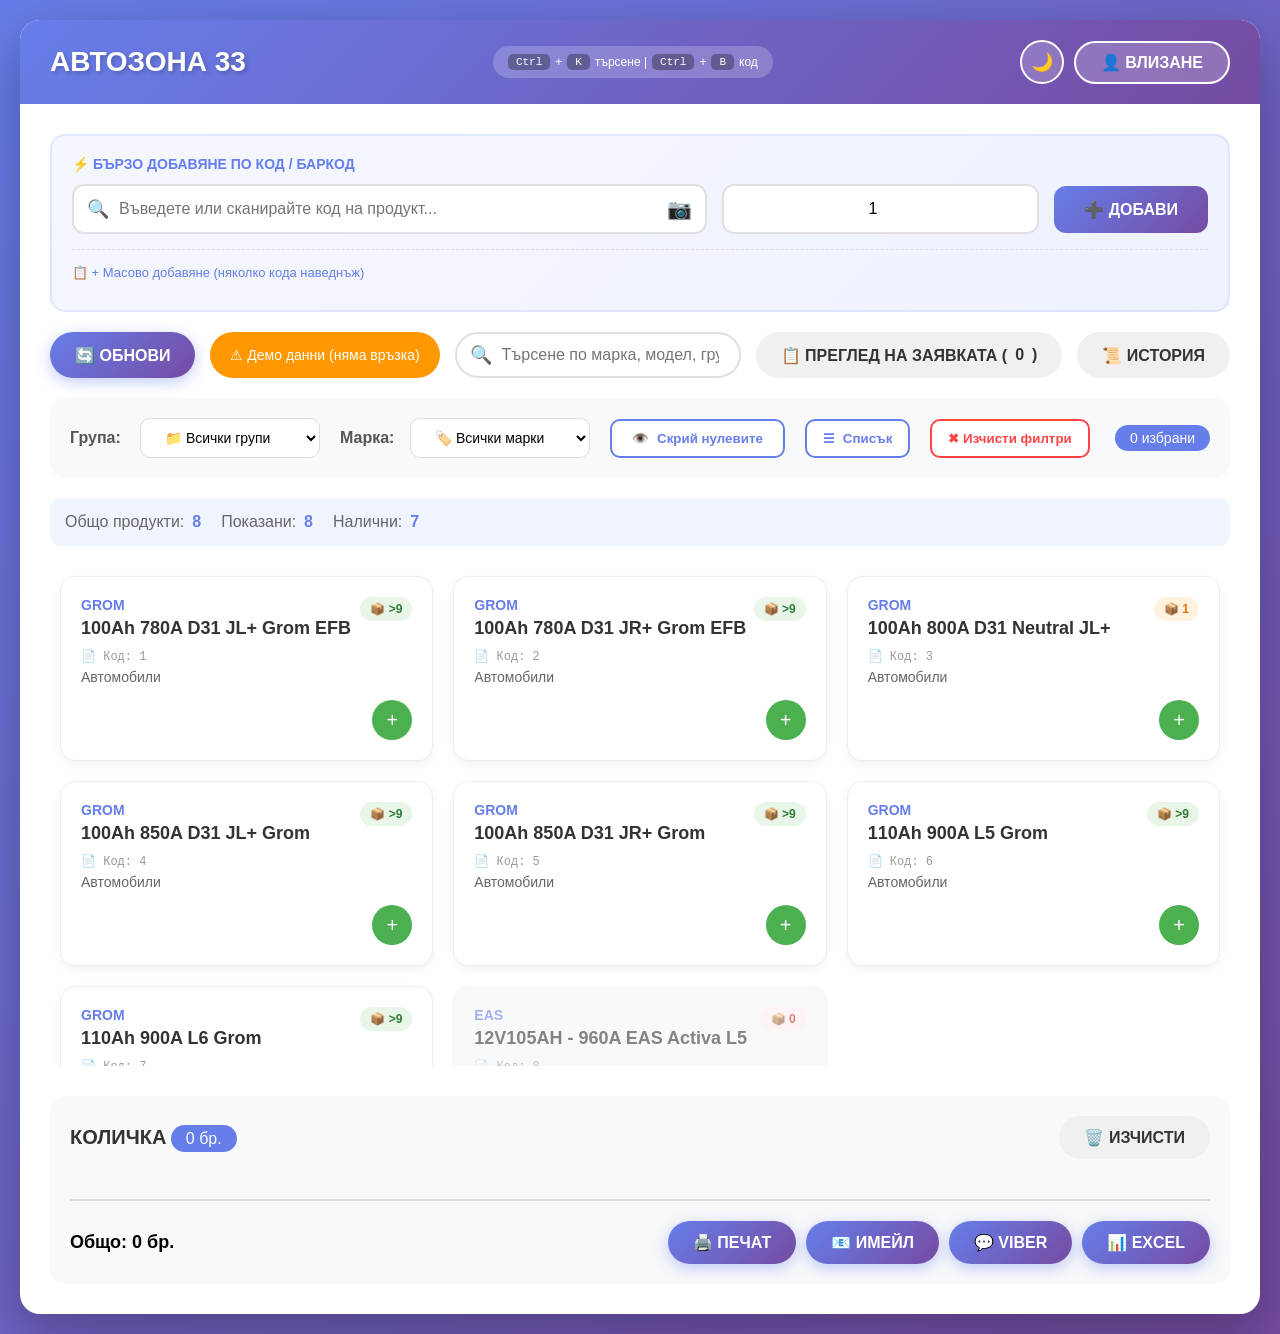
==== commit 930795cf: "Update index.html" ====
--- a/index.html
+++ b/index.html
@@ -3,603 +3,2489 @@
 <head>
     <meta charset="UTF-8">
     <meta name="viewport" content="width=device-width, initial-scale=1.0">
-    <title>Автозона 33 - Система за пратки</title>
+    <title>АВТОЗОНА 33 - Професионална система</title>
     <style>
-        :root { 
-            --primary: #2ea44f; 
-            --viber: #7360f2; 
-            --email: #007bff; 
-            --danger: #d73a49; 
-            --dark: #1a1d21;
-            --success: #28a745;
-            --warning: #ffc107;
-            --info: #17a2b8;
-        }
-        body { font-family: 'Segoe UI', Arial, sans-serif; background: #f4f6f8; margin: 0; padding: 20px; }
-        .container { max-width: 1000px; margin: auto; background: white; padding: 30px; border-radius: 15px; box-shadow: 0 8px 30px rgba(0,0,0,0.08); }
-        .header { display: flex; justify-content: space-between; align-items: center; margin-bottom: 25px; border-bottom: 2px solid #f0f0f0; padding-bottom: 15px; flex-wrap: wrap; gap: 10px; }
-        .brand { font-size: 24px; font-weight: 800; color: var(--dark); }
-        .admin-panel { display: grid; grid-template-columns: 1.5fr 1.2fr 1.2fr 1fr auto; gap: 12px; margin-bottom: 25px; background: #fafafa; padding: 20px; border-radius: 12px; border: 1px solid #eee; }
-        input, select, button { padding: 12px; border-radius: 8px; border: 1px solid #ddd; font-size: 14px; font-family: inherit; }
-        input:focus, select:focus { outline: none; border-color: var(--primary); box-shadow: 0 0 0 3px rgba(46, 164, 79, 0.1); }
-        .btn-add { background: var(--dark); color: white; font-weight: bold; cursor: pointer; border: none; transition: all 0.2s; }
-        .btn-add:hover { background: #000; transform: translateY(-1px); }
-        .btn-export { background: #6e7681; color: white; border: none; padding: 10px 20px; border-radius: 8px; font-weight: 600; cursor: pointer; transition: all 0.2s; }
-        .btn-export:hover { background: #5a6268; }
-        .order-card { background: #fff; border: 1px solid #e1e4e8; padding: 18px; margin-bottom: 12px; border-radius: 12px; display: flex; justify-content: space-between; align-items: flex-start; border-left: 6px solid #ccc; transition: all 0.2s; position: relative; }
-        .order-card:hover { box-shadow: 0 4px 12px rgba(0,0,0,0.05); transform: translateX(2px); }
-        .status-travel { border-left-color: var(--email); }
-        .status-done { border-left-color: var(--success); }
-        .status-issue { border-left-color: var(--danger); }
-        .order-info { flex: 1; min-width: 0; }
-        .order-info strong { display: block; font-size: 18px; margin-bottom: 4px; }
-        .order-info span { display: block; color: #666; font-size: 14px; margin-top: 4px; }
-        .copy-badge { cursor: pointer; background: #f0f7ff; color: #0056b3; padding: 4px 10px; border-radius: 6px; font-family: monospace; font-size: 13px; font-weight: 600; border: 1px solid #cce3ff; display: inline-block; margin-top: 6px; transition: all 0.2s; }
-        .copy-badge:hover { background: #e1f0ff; }
-        .actions { display: flex; gap: 8px; flex-wrap: wrap; margin-top: 10px; }
-        .btn-action { padding: 10px 14px; font-size: 13px; border-radius: 8px; color: white; border: none; cursor: pointer; font-weight: 600; transition: all 0.2s; display: flex; align-items: center; gap: 4px; }
-        .btn-action:hover { transform: translateY(-1px); opacity: 0.9; }
-        .btn-check { background: var(--info); }
-        .btn-copy-text { background: #6f42c1; }
-        .btn-status-travel { background: #f8f9fa; color: #444; border: 1px solid #ddd; }
-        .btn-status-done { background: var(--success); color: white; }
-        .btn-status-issue { background: var(--danger); color: white; }
-        
-        .toast { position: fixed; bottom: 20px; right: 20px; background: var(--dark); color: white; padding: 12px 20px; border-radius: 8px; box-shadow: 0 4px 12px rgba(0,0,0,0.2); z-index: 1000; opacity: 0; transform: translateY(20px); transition: all 0.3s; font-weight: 500; }
-        .toast.show { opacity: 1; transform: translateY(0); }
-        .toast.success { background: var(--success); }
-        .toast.error { background: var(--danger); }
-        .toast.info { background: var(--info); }
-        
-        .stats { display: flex; gap: 15px; margin-bottom: 20px; flex-wrap: wrap; }
-        .stat-box { background: #f8f9fa; padding: 10px 20px; border-radius: 8px; font-size: 14px; font-weight: 600; color: #666; border: 1px solid #eee; }
-        .stat-box span { color: var(--dark); font-size: 18px; margin-left: 5px; }
-        
-        .courier-status { 
-            margin-top: 8px; 
-            padding: 8px 12px; 
-            background: #f8f9fa; 
-            border-radius: 6px; 
-            font-size: 13px; 
-            border-left: 3px solid var(--info);
+        * {
+            margin: 0;
+            padding: 0;
+            box-sizing: border-box;
+            font-family: 'Segoe UI', Tahoma, Geneva, Verdana, sans-serif;
+        }
+        
+        body {
+            background: linear-gradient(135deg, #667eea 0%, #764ba2 100%);
+            min-height: 100vh;
+            padding: 20px;
+        }
+        
+        .container {
+            max-width: 1400px;
+            margin: 0 auto;
+            background: white;
+            border-radius: 20px;
+            box-shadow: 0 20px 60px rgba(0,0,0,0.3);
+            overflow: hidden;
+        }
+        
+        .header {
+            background: linear-gradient(135deg, #667eea 0%, #764ba2 100%);
+            color: white;
+            padding: 20px 30px;
+            display: flex;
+            justify-content: space-between;
+            align-items: center;
+            flex-wrap: wrap;
+            gap: 15px;
+        }
+        
+        .logo {
+            font-size: 28px;
+            font-weight: bold;
+            text-shadow: 2px 2px 4px rgba(0,0,0,0.2);
+        }
+        
+        .login-btn {
+            background: rgba(255,255,255,0.2);
+            border: 2px solid white;
+            color: white;
+            padding: 10px 25px;
+            border-radius: 50px;
+            font-size: 16px;
+            cursor: pointer;
+            transition: all 0.3s;
+            font-weight: bold;
+        }
+        
+        .login-btn:hover {
+            background: white;
+            color: #667eea;
+        }
+        
+        .main-content {
+            padding: 30px;
+        }
+        
+        /* Quick Add Section */
+        .quick-add-section {
+            background: linear-gradient(135deg, #f5f7ff 0%, #eef2ff 100%);
+            border-radius: 15px;
+            padding: 20px;
+            margin-bottom: 20px;
+            border: 2px solid #667eea20;
+        }
+        
+        .quick-add-title {
+            font-size: 14px;
+            color: #667eea;
+            font-weight: bold;
+            margin-bottom: 12px;
+            display: flex;
+            align-items: center;
+            gap: 10px;
+        }
+        
+        .quick-add-row {
+            display: flex;
+            gap: 15px;
+            flex-wrap: wrap;
+            align-items: center;
+        }
+        
+        .code-input-group {
+            flex: 2;
+            min-width: 250px;
+            position: relative;
+        }
+        
+        .code-input-group input {
+            width: 100%;
+            padding: 14px 20px;
+            padding-left: 45px;
+            border: 2px solid #e0e0e0;
+            border-radius: 12px;
+            font-size: 16px;
+            transition: all 0.3s;
+            background: white;
+        }
+        
+        .code-input-group input:focus {
+            outline: none;
+            border-color: #667eea;
+            box-shadow: 0 0 0 3px rgba(102, 126, 234, 0.1);
+        }
+        
+        .code-input-group::before {
+            content: '🔍';
+            position: absolute;
+            left: 15px;
+            top: 50%;
+            transform: translateY(-50%);
+            font-size: 18px;
+            color: #999;
+        }
+        
+        .code-input-group .barcode-icon {
+            position: absolute;
+            right: 15px;
+            top: 50%;
+            transform: translateY(-50%);
+            font-size: 20px;
+            color: #999;
+            pointer-events: none;
+        }
+        
+        .quantity-add-group {
+            flex: 1;
+            min-width: 120px;
+        }
+        
+        .quantity-add-group input {
+            width: 100%;
+            padding: 14px;
+            border: 2px solid #e0e0e0;
+            border-radius: 12px;
+            font-size: 16px;
+            text-align: center;
+        }
+        
+        .quick-add-btn {
+            background: linear-gradient(135deg, #667eea 0%, #764ba2 100%);
+            color: white;
+            border: none;
+            padding: 14px 30px;
+            border-radius: 12px;
+            font-size: 16px;
+            font-weight: bold;
+            cursor: pointer;
+            transition: all 0.3s;
+            display: flex;
+            align-items: center;
+            gap: 8px;
+        }
+        
+        .quick-add-btn:hover {
+            transform: translateY(-2px);
+            box-shadow: 0 5px 15px rgba(102, 126, 234, 0.4);
+        }
+        
+        .batch-add-area {
+            margin-top: 15px;
+            padding-top: 15px;
+            border-top: 1px dashed #ddd;
+        }
+        
+        .batch-add-toggle {
+            background: none;
+            border: none;
+            color: #667eea;
+            cursor: pointer;
+            font-size: 13px;
+            display: flex;
+            align-items: center;
+            gap: 5px;
+            margin-bottom: 10px;
+        }
+        
+        .batch-textarea {
+            width: 100%;
+            padding: 12px;
+            border: 2px solid #e0e0e0;
+            border-radius: 12px;
+            font-size: 14px;
+            font-family: monospace;
+            resize: vertical;
             display: none;
         }
-        .courier-status.show { display: block; }
-        .courier-status.loading { 
-            background: #fff3cd; 
-            border-left-color: var(--warning);
-            color: #856404;
-        }
-        .courier-status.success { 
-            background: #d4edda; 
-            border-left-color: var(--success);
-            color: #155724;
-        }
-        .courier-status.error { 
-            background: #f8d7da; 
-            border-left-color: var(--danger);
-            color: #721c24;
-        }
-        .courier-status .timestamp { font-size: 11px; color: #666; margin-top: 4px; }
-        
-        .last-check { font-size: 11px; color: #999; margin-top: 4px; }
-        
-        @media (max-width: 900px) { 
-            .admin-panel { grid-template-columns: 1fr; } 
-            .order-card { flex-direction: column; align-items: flex-start; gap: 15px; }
-            .actions { width: 100%; }
-            .btn-action { flex: 1; justify-content: center; }
-        }
-        
-        .empty-state { text-align: center; padding: 40px; color: #666; font-size: 16px; }
-        .empty-state-icon { font-size: 48px; margin-bottom: 10px; opacity: 0.3; }
-        
-        .modal-overlay { 
-            display: none; 
-            position: fixed; 
-            top: 0; left: 0; right: 0; bottom: 0; 
-            background: rgba(0,0,0,0.5); 
-            z-index: 2000; 
-            justify-content: center; 
-            align-items: center; 
-        }
-        .modal-overlay.show { display: flex; }
-        .modal-content { 
-            background: white; 
-            width: 90%; 
-            max-width: 800px; 
-            height: 80vh; 
-            border-radius: 12px; 
-            overflow: hidden; 
-            display: flex; 
-            flex-direction: column; 
-        }
-        .modal-header { 
-            padding: 15px 20px; 
-            background: var(--dark); 
-            color: white; 
-            display: flex; 
-            justify-content: space-between; 
-            align-items: center; 
-        }
-        .modal-close { 
-            background: none; 
-            border: none; 
-            color: white; 
-            font-size: 24px; 
-            cursor: pointer; 
-            padding: 0; 
-            width: 30px; 
-            height: 30px; 
-            display: flex; 
-            align-items: center; 
-            justify-content: center; 
-        }
-        .modal-iframe { 
-            flex: 1; 
-            border: none; 
-            width: 100%; 
+        
+        .batch-textarea.active {
+            display: block;
+        }
+        
+        .batch-actions {
+            margin-top: 10px;
+            display: none;
+            gap: 10px;
+        }
+        
+        .batch-actions.active {
+            display: flex;
+        }
+        
+        .toolbar {
+            display: flex;
+            gap: 15px;
+            margin-bottom: 20px;
+            flex-wrap: wrap;
+        }
+        
+        .tool-btn {
+            padding: 12px 25px;
+            border: none;
+            border-radius: 50px;
+            font-size: 16px;
+            font-weight: bold;
+            cursor: pointer;
+            display: flex;
+            align-items: center;
+            gap: 8px;
+            transition: all 0.3s;
+        }
+        
+        .tool-btn.primary {
+            background: linear-gradient(135deg, #667eea 0%, #764ba2 100%);
+            color: white;
+            box-shadow: 0 4px 15px rgba(102, 126, 234, 0.4);
+        }
+        
+        .tool-btn.primary:hover {
+            transform: translateY(-2px);
+            box-shadow: 0 6px 20px rgba(102, 126, 234, 0.6);
+        }
+        
+        .tool-btn.secondary {
+            background: #f0f0f0;
+            color: #333;
+        }
+        
+        .tool-btn.secondary:hover {
+            background: #e0e0e0;
+        }
+        
+        .status-badge {
+            background: #4CAF50;
+            color: white;
+            padding: 8px 20px;
+            border-radius: 50px;
+            font-size: 14px;
+            display: inline-flex;
+            align-items: center;
+            gap: 8px;
+        }
+        
+        .search-box {
+            flex: 2;
+            min-width: 250px;
+            position: relative;
+        }
+        
+        .search-box input {
+            width: 100%;
+            padding: 12px 20px;
+            padding-left: 45px;
+            border: 2px solid #e0e0e0;
+            border-radius: 50px;
+            font-size: 16px;
+            transition: all 0.3s;
+        }
+        
+        .search-box input:focus {
+            outline: none;
+            border-color: #667eea;
+            box-shadow: 0 0 0 3px rgba(102, 126, 234, 0.1);
+        }
+        
+        .search-box::before {
+            content: '🔍';
+            position: absolute;
+            left: 15px;
+            top: 50%;
+            transform: translateY(-50%);
+            font-size: 18px;
+            color: #999;
+        }
+        
+        .filters {
+            background: #f8f9fa;
+            padding: 20px;
+            border-radius: 15px;
+            margin-bottom: 20px;
+            display: flex;
+            gap: 20px;
+            flex-wrap: wrap;
+            align-items: center;
+        }
+        
+        .filter-group {
+            display: flex;
+            align-items: center;
+            gap: 10px;
+        }
+        
+        .filter-group label {
+            font-weight: bold;
+            color: #555;
+            min-width: 60px;
+        }
+        
+        .filter-select {
+            padding: 10px 20px;
+            border: 1px solid #ddd;
+            border-radius: 10px;
+            font-size: 14px;
+            min-width: 180px;
+            background: white;
+            cursor: pointer;
+        }
+        
+        .hide-zero-btn {
+            padding: 10px 20px;
+            border: 2px solid #667eea;
+            border-radius: 10px;
+            background: white;
+            color: #667eea;
+            font-weight: bold;
+            cursor: pointer;
+            transition: all 0.3s;
+            display: flex;
+            align-items: center;
+            gap: 8px;
+        }
+        
+        .hide-zero-btn.active {
+            background: #667eea;
+            color: white;
+        }
+        
+        .selected-count {
+            background: #667eea;
+            color: white;
+            padding: 5px 15px;
+            border-radius: 20px;
+            font-size: 14px;
+            margin-left: auto;
+        }
+        
+        .products-grid {
+            display: grid;
+            grid-template-columns: repeat(auto-fill, minmax(280px, 1fr));
+            gap: 20px;
+            margin-bottom: 30px;
+            max-height: 500px;
+            overflow-y: auto;
+            padding: 10px;
+        }
+        
+        .product-card {
+            background: white;
+            border: 1px solid #eee;
+            border-radius: 15px;
+            padding: 20px;
+            box-shadow: 0 4px 10px rgba(0,0,0,0.05);
+            transition: all 0.3s;
+            cursor: pointer;
+            position: relative;
+        }
+        
+        .product-card:hover {
+            transform: translateY(-5px);
+            box-shadow: 0 8px 20px rgba(0,0,0,0.1);
+            border-color: #667eea;
+        }
+        
+        .product-card.selected {
+            border: 2px solid #667eea;
+            background: #f0f4ff;
+        }
+        
+        .product-card.out-of-stock {
+            opacity: 0.6;
+            background: #f5f5f5;
+        }
+        
+        .product-brand {
+            color: #667eea;
+            font-size: 14px;
+            font-weight: bold;
+            text-transform: uppercase;
+            margin-bottom: 5px;
+        }
+        
+        .product-name {
+            font-size: 18px;
+            font-weight: bold;
+            margin-bottom: 10px;
+            color: #333;
+            padding-right: 50px;
+        }
+        
+        .product-code {
+            font-size: 12px;
+            color: #999;
+            font-family: monospace;
+            margin-bottom: 5px;
+        }
+        
+        .product-group {
+            color: #666;
+            font-size: 14px;
+            margin-bottom: 15px;
+        }
+        
+        .product-stock {
+            position: absolute;
+            top: 20px;
+            right: 20px;
+            background: #e3f2fd;
+            color: #1976d2;
+            padding: 5px 10px;
+            border-radius: 20px;
+            font-size: 12px;
+            font-weight: bold;
+        }
+        
+        .product-stock.low {
+            background: #ffebee;
+            color: #c62828;
+        }
+        
+        .product-stock.medium {
+            background: #fff3e0;
+            color: #ef6c00;
+        }
+        
+        .product-stock.high {
+            background: #e8f5e8;
+            color: #2e7d32;
+        }
+        
+        .product-footer {
+            display: flex;
+            justify-content: flex-end;
+            margin-top: 15px;
+        }
+        
+        .add-btn {
+            background: #4CAF50;
+            color: white;
+            border: none;
+            width: 40px;
+            height: 40px;
+            border-radius: 50%;
+            font-size: 20px;
+            cursor: pointer;
+            transition: all 0.3s;
+            display: flex;
+            align-items: center;
+            justify-content: center;
+        }
+        
+        .add-btn:hover {
+            background: #45a049;
+            transform: scale(1.1);
+        }
+        
+        .add-btn:disabled {
+            background: #ccc;
+            cursor: not-allowed;
+            transform: none;
+        }
+        
+        .no-products {
+            grid-column: 1/-1;
+            text-align: center;
+            padding: 50px;
+            color: #666;
+            font-size: 16px;
+        }
+        
+        .cart-panel {
+            background: #f8f9fa;
+            border-radius: 15px;
+            padding: 20px;
+            margin-top: 30px;
+        }
+        
+        .cart-header {
+            display: flex;
+            justify-content: space-between;
+            align-items: center;
+            margin-bottom: 20px;
+        }
+        
+        .cart-title {
+            font-size: 20px;
+            font-weight: bold;
+            color: #333;
+        }
+        
+        .cart-count {
+            background: #667eea;
+            color: white;
+            padding: 5px 15px;
+            border-radius: 50px;
+            font-size: 16px;
+        }
+        
+        .cart-items {
+            max-height: 300px;
+            overflow-y: auto;
+            margin-bottom: 20px;
+        }
+        
+        .cart-item {
+            background: white;
+            padding: 15px;
+            border-radius: 10px;
+            margin-bottom: 10px;
+            display: flex;
+            justify-content: space-between;
+            align-items: center;
+            flex-wrap: wrap;
+            gap: 10px;
+        }
+        
+        .cart-item-info {
+            flex: 1;
+            min-width: 200px;
+        }
+        
+        .cart-item-info h4 {
+            font-size: 16px;
+            margin-bottom: 5px;
+        }
+        
+        .cart-item-info p {
+            color: #666;
+            font-size: 14px;
+        }
+        
+        .cart-item-actions {
+            display: flex;
+            align-items: center;
+            gap: 8px;
+            flex-wrap: wrap;
+        }
+        
+        .quantity-input {
+            width: 70px;
+            padding: 8px;
+            border: 1px solid #ddd;
+            border-radius: 8px;
+            text-align: center;
+            font-size: 14px;
+            font-weight: bold;
+        }
+        
+        .quantity-btn {
+            background: #f0f0f0;
+            border: none;
+            width: 35px;
+            height: 35px;
+            border-radius: 50%;
+            font-size: 18px;
+            cursor: pointer;
+            transition: all 0.3s;
+        }
+        
+        .quantity-btn:hover {
+            background: #667eea;
+            color: white;
+        }
+        
+        .remove-btn {
+            background: #ff4444;
+            color: white;
+            border: none;
+            width: 35px;
+            height: 35px;
+            border-radius: 50%;
+            font-size: 18px;
+            cursor: pointer;
+        }
+        
+        .remove-btn:hover {
+            background: #cc0000;
+        }
+        
+        .cart-footer {
+            display: flex;
+            justify-content: space-between;
+            align-items: center;
+            padding-top: 20px;
+            border-top: 2px solid #ddd;
+            flex-wrap: wrap;
+            gap: 20px;
+        }
+        
+        .cart-total {
+            font-size: 18px;
+            font-weight: bold;
+        }
+        
+        .cart-actions {
+            display: flex;
+            gap: 10px;
+            flex-wrap: wrap;
+        }
+        
+        .modal {
+            display: none;
+            position: fixed;
+            top: 0;
+            left: 0;
+            width: 100%;
+            height: 100%;
+            background: rgba(0,0,0,0.5);
+            justify-content: center;
+            align-items: center;
+            z-index: 1000;
+        }
+        
+        .modal.active {
+            display: flex;
+        }
+        
+        .modal-content {
+            background: white;
+            border-radius: 20px;
+            padding: 30px;
+            max-width: 800px;
+            width: 90%;
+            max-height: 80vh;
+            overflow-y: auto;
+        }
+        
+        .modal-header {
+            display: flex;
+            justify-content: space-between;
+            align-items: center;
+            margin-bottom: 20px;
+        }
+        
+        .modal-close {
+            background: none;
+            border: none;
+            font-size: 28px;
+            cursor: pointer;
+            color: #666;
+        }
+        
+        .shortcuts-hint {
+            background: rgba(255,255,255,0.2);
+            padding: 8px 15px;
+            border-radius: 50px;
+            font-size: 12px;
+            display: inline-flex;
+            align-items: center;
+            gap: 5px;
+        }
+        
+        .shortcuts-hint kbd {
+            background: rgba(0,0,0,0.3);
+            padding: 2px 8px;
+            border-radius: 5px;
+            font-family: monospace;
+            font-size: 11px;
+        }
+        
+        .frequent-products {
+            margin-top: 20px;
+            padding: 15px;
+            background: #f9f9f9;
+            border-radius: 12px;
+        }
+        
+        .frequent-title {
+            font-size: 14px;
+            font-weight: bold;
+            margin-bottom: 10px;
+            color: #667eea;
+        }
+        
+        .frequent-list {
+            display: flex;
+            flex-wrap: wrap;
+            gap: 8px;
+        }
+        
+        .frequent-tag {
+            background: white;
+            border: 1px solid #ddd;
+            padding: 6px 12px;
+            border-radius: 20px;
+            font-size: 12px;
+            cursor: pointer;
+            transition: all 0.2s;
+        }
+        
+        .frequent-tag:hover {
+            background: #667eea;
+            color: white;
+            border-color: #667eea;
+        }
+        
+        .stats-bar {
+            background: #f0f4ff;
+            padding: 15px;
+            border-radius: 10px;
+            margin-bottom: 20px;
+            display: flex;
+            gap: 20px;
+            flex-wrap: wrap;
+        }
+        
+        .stats-item {
+            display: flex;
+            gap: 8px;
+            align-items: center;
+        }
+        
+        .stats-label {
+            color: #666;
+        }
+        
+        .stats-value {
+            font-weight: bold;
+            color: #667eea;
+        }
+        
+        .loading {
+            text-align: center;
+            padding: 50px;
+            display: none;
+        }
+        
+        .loading.active {
+            display: block;
+        }
+        
+        .spinner {
+            border: 4px solid #f3f3f3;
+            border-top: 4px solid #667eea;
+            border-radius: 50%;
+            width: 50px;
+            height: 50px;
+            animation: spin 1s linear infinite;
+            margin: 0 auto 20px;
+        }
+        
+        @keyframes spin {
+            0% { transform: rotate(0deg); }
+            100% { transform: rotate(360deg); }
+        }
+        
+        .notification {
+            position: fixed;
+            bottom: 20px;
+            right: 20px;
+            background: #333;
+            color: white;
+            padding: 12px 24px;
+            border-radius: 50px;
+            z-index: 2000;
+            animation: slideIn 0.3s ease;
+        }
+        
+        @keyframes slideIn {
+            from {
+                transform: translateX(100%);
+                opacity: 0;
+            }
+            to {
+                transform: translateX(0);
+                opacity: 1;
+            }
+        }
+        
+        @keyframes shake {
+            0%,100%{transform:translateX(0)}
+            25%{transform:translateX(-5px)}
+            75%{transform:translateX(5px)}
+        }
+        
+        @media (max-width: 768px) {
+            .toolbar, .filters, .quick-add-row {
+                flex-direction: column;
+            }
+            .products-grid {
+                grid-template-columns: 1fr;
+            }
+            .filter-group {
+                flex-direction: column;
+                align-items: stretch;
+            }
+        }
+
+        /* ==================== NEW: THEME TOGGLE & ICON BUTTONS ==================== */
+        .icon-btn {
+            background: rgba(255,255,255,0.2);
+            border: 2px solid white;
+            color: white;
+            width: 44px;
+            height: 44px;
+            border-radius: 50%;
+            font-size: 18px;
+            cursor: pointer;
+            transition: all 0.3s;
+            display: inline-flex;
+            align-items: center;
+            justify-content: center;
+        }
+        .icon-btn:hover {
+            background: white;
+            color: #667eea;
+        }
+        .header-actions {
+            display: flex;
+            gap: 10px;
+            align-items: center;
+        }
+
+        /* ==================== NEW: LIST VIEW ==================== */
+        .products-grid.list-view {
+            grid-template-columns: 1fr;
+            gap: 8px;
+        }
+        .products-grid.list-view .product-card {
+            display: grid;
+            grid-template-columns: minmax(120px, 1fr) 2fr auto auto auto;
+            gap: 16px;
+            align-items: center;
+            padding: 12px 20px;
+        }
+        .products-grid.list-view .product-brand {
+            margin-bottom: 0;
+        }
+        .products-grid.list-view .product-name {
+            font-size: 15px;
+            margin-bottom: 0;
+            padding-right: 0;
+        }
+        .products-grid.list-view .product-code {
+            margin-bottom: 0;
+            white-space: nowrap;
+        }
+        .products-grid.list-view .product-group {
+            display: none;
+        }
+        .products-grid.list-view .product-stock {
+            position: static;
+        }
+        .products-grid.list-view .product-footer {
+            margin-top: 0;
+        }
+        .products-grid.list-view .product-card:hover {
+            transform: none;
+        }
+        .view-toggle-btn {
+            padding: 10px 16px;
+            border: 2px solid #667eea;
+            border-radius: 10px;
+            background: white;
+            color: #667eea;
+            font-weight: bold;
+            cursor: pointer;
+            transition: all 0.3s;
+            display: inline-flex;
+            align-items: center;
+            gap: 8px;
+        }
+        .view-toggle-btn:hover {
+            background: #667eea;
+            color: white;
+        }
+        .clear-filters-btn {
+            padding: 10px 16px;
+            border: 2px solid #ff4444;
+            border-radius: 10px;
+            background: white;
+            color: #ff4444;
+            font-weight: bold;
+            cursor: pointer;
+            transition: all 0.3s;
+        }
+        .clear-filters-btn:hover {
+            background: #ff4444;
+            color: white;
+        }
+
+        /* ==================== NEW: AUTOCOMPLETE ==================== */
+        .autocomplete-dropdown {
+            position: absolute;
+            top: 100%;
+            left: 0;
+            right: 0;
+            margin-top: 4px;
+            background: white;
+            border: 1px solid #e0e0e0;
+            border-radius: 12px;
+            box-shadow: 0 8px 24px rgba(0,0,0,0.15);
+            max-height: 280px;
+            overflow-y: auto;
+            z-index: 100;
+            display: none;
+        }
+        .autocomplete-dropdown.active {
+            display: block;
+        }
+        .autocomplete-item {
+            padding: 10px 14px;
+            cursor: pointer;
+            border-bottom: 1px solid #f0f0f0;
+            font-size: 14px;
+            display: flex;
+            justify-content: space-between;
+            align-items: center;
+            gap: 12px;
+        }
+        .autocomplete-item:last-child { border-bottom: none; }
+        .autocomplete-item:hover,
+        .autocomplete-item.highlighted {
+            background: #f0f4ff;
+        }
+        .autocomplete-code {
+            font-family: monospace;
+            color: #667eea;
+            font-weight: bold;
+            white-space: nowrap;
+        }
+        .autocomplete-name {
+            flex: 1;
+            color: #333;
+            overflow: hidden;
+            text-overflow: ellipsis;
+            white-space: nowrap;
+        }
+        .autocomplete-stock {
+            font-size: 11px;
+            padding: 2px 8px;
+            border-radius: 10px;
+            background: #e8f5e8;
+            color: #2e7d32;
+        }
+        .autocomplete-stock.zero {
+            background: #ffebee;
+            color: #c62828;
+        }
+
+        /* ==================== NEW: HISTORY SEARCH/FILTERS ==================== */
+        .history-controls {
+            display: flex;
+            gap: 10px;
+            margin-bottom: 15px;
+            flex-wrap: wrap;
+            align-items: center;
+        }
+        .history-controls input,
+        .history-controls select {
+            padding: 10px 14px;
+            border: 2px solid #e0e0e0;
+            border-radius: 10px;
+            font-size: 14px;
+        }
+        .history-search-input {
+            flex: 1;
+            min-width: 200px;
+        }
+        .history-item {
+            position: relative;
+        }
+        .history-item-actions {
+            display: flex;
+            gap: 8px;
+            margin-top: 10px;
+        }
+        .history-action-btn {
+            padding: 6px 14px;
+            border: none;
+            border-radius: 8px;
+            font-size: 13px;
+            font-weight: bold;
+            cursor: pointer;
+            transition: all 0.2s;
+        }
+        .history-action-btn.duplicate {
+            background: #667eea;
+            color: white;
+        }
+        .history-action-btn.duplicate:hover {
+            background: #5568d3;
+        }
+        .history-action-btn.delete {
+            background: #f0f0f0;
+            color: #c62828;
+        }
+        .history-action-btn.delete:hover {
+            background: #ffebee;
+        }
+
+        /* ==================== NEW: UNDO TOAST ==================== */
+        .undo-toast {
+            position: fixed;
+            bottom: 20px;
+            left: 50%;
+            transform: translateX(-50%);
+            background: #333;
+            color: white;
+            padding: 14px 20px;
+            border-radius: 50px;
+            z-index: 2000;
+            display: flex;
+            align-items: center;
+            gap: 15px;
+            box-shadow: 0 10px 30px rgba(0,0,0,0.3);
+            animation: slideUp 0.3s ease;
+        }
+        .undo-toast button {
+            background: #667eea;
+            color: white;
+            border: none;
+            padding: 8px 18px;
+            border-radius: 50px;
+            font-weight: bold;
+            cursor: pointer;
+        }
+        .undo-toast button:hover {
+            background: #5568d3;
+        }
+        @keyframes slideUp {
+            from { transform: translate(-50%, 100%); opacity: 0; }
+            to   { transform: translate(-50%, 0);    opacity: 1; }
+        }
+
+        /* ==================== NEW: DARK THEME ==================== */
+        [data-theme="dark"] body {
+            background: linear-gradient(135deg, #1a1a2e 0%, #16213e 100%);
+        }
+        [data-theme="dark"] .container {
+            background: #1e1e2e;
+            box-shadow: 0 20px 60px rgba(0,0,0,0.6);
+        }
+        [data-theme="dark"] .quick-add-section {
+            background: linear-gradient(135deg, #252538 0%, #2a2a40 100%);
+            border-color: #667eea40;
+        }
+        [data-theme="dark"] .code-input-group input,
+        [data-theme="dark"] .quantity-add-group input,
+        [data-theme="dark"] .search-box input,
+        [data-theme="dark"] .filter-select,
+        [data-theme="dark"] .batch-textarea,
+        [data-theme="dark"] .history-controls input,
+        [data-theme="dark"] .history-controls select,
+        [data-theme="dark"] .quantity-input {
+            background: #2a2a40;
+            border-color: #3a3a55;
+            color: #e8e8f0;
+        }
+        [data-theme="dark"] .filters,
+        [data-theme="dark"] .stats-bar,
+        [data-theme="dark"] .frequent-products,
+        [data-theme="dark"] .cart-panel {
+            background: #252538;
+        }
+        [data-theme="dark"] .filter-group label,
+        [data-theme="dark"] .stats-label,
+        [data-theme="dark"] .cart-title {
+            color: #b8b8c8;
+        }
+        [data-theme="dark"] .product-card,
+        [data-theme="dark"] .cart-item,
+        [data-theme="dark"] .frequent-tag,
+        [data-theme="dark"] .modal-content,
+        [data-theme="dark"] .autocomplete-dropdown,
+        [data-theme="dark"] .hide-zero-btn,
+        [data-theme="dark"] .view-toggle-btn,
+        [data-theme="dark"] .clear-filters-btn {
+            background: #2a2a40;
+            border-color: #3a3a55;
+            color: #e8e8f0;
+        }
+        [data-theme="dark"] .product-card.selected {
+            background: #2f3050;
+            border-color: #667eea;
+        }
+        [data-theme="dark"] .product-card.out-of-stock {
+            background: #1f1f30;
+        }
+        [data-theme="dark"] .product-name,
+        [data-theme="dark"] .cart-item-info h4,
+        [data-theme="dark"] .modal-header h2 {
+            color: #e8e8f0;
+        }
+        [data-theme="dark"] .product-group,
+        [data-theme="dark"] .product-code,
+        [data-theme="dark"] .cart-item-info p {
+            color: #9e9eb0;
+        }
+        [data-theme="dark"] .tool-btn.secondary {
+            background: #3a3a55;
+            color: #e8e8f0;
+        }
+        [data-theme="dark"] .tool-btn.secondary:hover {
+            background: #45456a;
+        }
+        [data-theme="dark"] .quantity-btn {
+            background: #3a3a55;
+            color: #e8e8f0;
+        }
+        [data-theme="dark"] .cart-footer {
+            border-top-color: #3a3a55;
+        }
+        [data-theme="dark"] .modal {
+            background: rgba(0,0,0,0.75);
+        }
+        [data-theme="dark"] .history-item {
+            background: #2a2a40 !important;
+        }
+        [data-theme="dark"] .autocomplete-item {
+            border-bottom-color: #3a3a55;
+        }
+        [data-theme="dark"] .autocomplete-item:hover,
+        [data-theme="dark"] .autocomplete-item.highlighted {
+            background: #2f3050;
+        }
+        [data-theme="dark"] .autocomplete-name {
+            color: #e8e8f0;
+        }
+        [data-theme="dark"] .batch-add-area {
+            border-top-color: #3a3a55;
         }
     </style>
 </head>
 <body>
-
-<div class="container">
-    <div class="header">
-        <div class="brand">🏎️ Автозона 33</div>
-        <div style="display: flex; gap: 10px;">
-            <button class="btn-export" onclick="exportToCSV()">📥 Excel</button>
-            <button class="btn-export" onclick="exportJSON()" style="background: var(--primary);">💾 Запази</button>
-            <button class="btn-export" onclick="document.getElementById('importFile').click()" style="background: var(--info);">📂 Зареди</button>
+    <div class="container">
+        <div class="header">
+            <div class="logo">АВТОЗОНА 33</div>
+            <div class="shortcuts-hint">
+                <kbd>Ctrl</kbd>+<kbd>K</kbd> търсене | <kbd>Ctrl</kbd>+<kbd>B</kbd> код
+            </div>
+            <div class="header-actions">
+                <button class="icon-btn" id="themeToggle" onclick="toggleTheme()" title="Смени темата">🌙</button>
+                <button class="login-btn" onclick="toggleLogin()">👤 ВЛИЗАНЕ</button>
+            </div>
+        </div>
+        
+        <div class="main-content">
+            <!-- Бързо добавяне по код/баркод -->
+            <div class="quick-add-section">
+                <div class="quick-add-title">
+                    ⚡ БЪРЗО ДОБАВЯНЕ ПО КОД / БАРКОД
+                </div>
+                <div class="quick-add-row">
+                    <div class="code-input-group">
+                        <input type="text" id="quickCodeInput" placeholder="Въведете или сканирайте код на продукт..." autocomplete="off">
+                        <span class="barcode-icon">📷</span>
+                        <div class="autocomplete-dropdown" id="autocompleteDropdown"></div>
+                    </div>
+                    <div class="quantity-add-group">
+                        <input type="number" id="quickQuantity" value="1" min="1" max="999" placeholder="Брой">
+                    </div>
+                    <button class="quick-add-btn" onclick="addProductByCode()">
+                        ➕ ДОБАВИ
+                    </button>
+                </div>
+                
+                <div class="batch-add-area">
+                    <button class="batch-add-toggle" onclick="toggleBatchAdd()">
+                        📋 + Масово добавяне (няколко кода наведнъж)
+                    </button>
+                    <textarea id="batchCodes" class="batch-textarea" rows="3" placeholder="Въведете кодове, всеки на нов ред или разделени със запетая&#10;Пример:&#10;1, 2, 3&#10;или&#10;1&#10;2&#10;3"></textarea>
+                    <div class="batch-actions" id="batchActions">
+                        <button class="tool-btn secondary" onclick="addBatchCodes()">➕ Добави всички</button>
+                        <button class="tool-btn secondary" onclick="clearBatchArea()">🗑️ Изчисти</button>
+                    </div>
+                </div>
+            </div>
+            
+            <div class="toolbar">
+                <button class="tool-btn primary" onclick="loadProductsFromGoogleSheets()">
+                    🔄 ОБНОВИ
+                </button>
+                <div class="status-badge" id="statusBadge">
+                    ✓ Синхронизирано
+                </div>
+                <div class="search-box">
+                    <input type="text" id="searchInput" placeholder="Търсене по марка, модел, група или код..." oninput="handleSearch()">
+                </div>
+                <button class="tool-btn secondary" onclick="showCartModal()">
+                    📋 ПРЕГЛЕД НА ЗАЯВКАТА (<span id="cartCount">0</span>)
+                </button>
+                <button class="tool-btn secondary" onclick="showHistoryModal()">
+                    📜 ИСТОРИЯ
+                </button>
+            </div>
+            
+            <div class="filters">
+                <div class="filter-group">
+                    <label>Група:</label>
+                    <select class="filter-select" id="groupFilter" onchange="filterProducts()">
+                        <option value="all">📁 Всички групи</option>
+                    </select>
+                </div>
+                <div class="filter-group">
+                    <label>Марка:</label>
+                    <select class="filter-select" id="brandFilter" onchange="filterProducts()">
+                        <option value="all">🏷️ Всички марки</option>
+                    </select>
+                </div>
+                <button class="hide-zero-btn" id="hideZeroBtn" onclick="toggleHideZero()">
+                    <span>👁️</span> Скрий нулевите
+                </button>
+                <button class="view-toggle-btn" id="viewToggleBtn" onclick="toggleView()" title="Смени изгледа">
+                    <span id="viewToggleIcon">☰</span> <span id="viewToggleText">Списък</span>
+                </button>
+                <button class="clear-filters-btn" onclick="clearAllFilters()" title="Изчисти всички филтри">
+                    ✖ Изчисти филтри
+                </button>
+                <div class="selected-count" id="selectedCount">
+                    0 избрани
+                </div>
+            </div>
+            
+            <div class="stats-bar">
+                <div class="stats-item">
+                    <span class="stats-label">Общо продукти:</span>
+                    <span class="stats-value" id="totalProducts">0</span>
+                </div>
+                <div class="stats-item">
+                    <span class="stats-label">Показани:</span>
+                    <span class="stats-value" id="shownProducts">0</span>
+                </div>
+                <div class="stats-item">
+                    <span class="stats-label">Налични:</span>
+                    <span class="stats-value" id="inStockProducts">0</span>
+                </div>
+            </div>
+            
+            <!-- Често поръчвани продукти -->
+            <div class="frequent-products" id="frequentProducts" style="display: none;">
+                <div class="frequent-title">⭐ ЧЕСТО ПОРЪЧВАНИ</div>
+                <div class="frequent-list" id="frequentList"></div>
+            </div>
+            
+            <div class="loading" id="loadingSpinner">
+                <div class="spinner"></div>
+                <p>Зареждане на продуктите...</p>
+            </div>
+            
+            <div class="products-grid" id="productsGrid"></div>
+            
+            <div class="cart-panel">
+                <div class="cart-header">
+                    <div>
+                        <span class="cart-title">КОЛИЧКА</span>
+                        <span class="cart-count" id="cartPanelCount">0 бр.</span>
+                    </div>
+                    <div>
+                        <button class="tool-btn secondary" onclick="clearCart()">🗑️ ИЗЧИСТИ</button>
+                    </div>
+                </div>
+                
+                <div class="cart-items" id="cartItems"></div>
+                
+                <div class="cart-footer">
+                    <div class="cart-total" id="cartTotal">Общо: 0 бр.</div>
+                    <div class="cart-actions">
+                        <button class="tool-btn primary" onclick="printCart()">🖨️ ПЕЧАТ</button>
+                        <button class="tool-btn primary" onclick="emailCart()">📧 ИМЕЙЛ</button>
+                        <button class="tool-btn primary" onclick="viberCart()">💬 VIBER</button>
+                        <button class="tool-btn primary" onclick="exportCart()">📊 EXCEL</button>
+                    </div>
+                </div>
+            </div>
         </div>
     </div>
-    <!-- Скрит input за импорт -->
-    <input type="file" id="importFile" style="display: none;" accept=".json" onchange="handleImport(event)">
     
-    <div class="stats" id="stats">
-        <div class="stat-box">📦 Общо: <span id="totalCount">0</span></div>
-        <div class="stat-box">🚚 Пътуват: <span id="travelCount">0</span></div>
-        <div class="stat-box">✅ Доставени: <span id="doneCount">0</span></div>
-        <div class="stat-box">⚠️ Проблеми: <span id="issueCount">0</span></div>
+    <!-- Модални прозорци -->
+    <div class="modal" id="cartModal">
+        <div class="modal-content">
+            <div class="modal-header">
+                <h2>📋 ЗАЯВКА - АВТОЗОНА 33</h2>
+                <button class="modal-close" onclick="closeCartModal()">&times;</button>
+            </div>
+            <div id="modalCartItems"></div>
+            <div class="cart-footer">
+                <div class="cart-total" id="modalCartTotal">Общо: 0 бр.</div>
+                <div class="cart-actions">
+                    <button class="tool-btn primary" onclick="printCart()">🖨️ ПЕЧАТ / PDF</button>
+                    <button class="tool-btn primary" onclick="emailCart()">📧 ИМЕЙЛ</button>
+                    <button class="tool-btn primary" onclick="viberCart()">💬 VIBER</button>
+                    <button class="tool-btn primary" onclick="exportCart()">📊 ЕКСПОРТ В EXCEL</button>
+                    <button class="tool-btn secondary" onclick="clearCart()">🗑️ ИЗЧИСТИ КОЛИЧКАТА</button>
+                </div>
+            </div>
+        </div>
     </div>
     
-    <div class="admin-panel">
-        <input type="text" id="custName" placeholder="Име на клиент *" required>
-        <input type="tel" id="custPhone" placeholder="Телефон (089xxxxxxx)" pattern="[0-9+]*">
-        <input type="text" id="trackNo" placeholder="Товарителница № *" oninput="detect(this.value)" required>
-        <select id="courier">
-            <option value="econt">Еконт</option>
-            <option value="speedy">Спиди</option>
-            <option value="boxnow">BoxNow</option>
-            <option value="sameday">Sameday</option>
-        </select>
-        <button class="btn-add" onclick="addOrder()">ДОБАВИ</button>
+    <div class="modal" id="historyModal">
+        <div class="modal-content">
+            <div class="modal-header">
+                <h2>📜 История на заявките</h2>
+                <button class="modal-close" onclick="closeHistoryModal()">&times;</button>
+            </div>
+            <div class="history-controls">
+                <input type="text" class="history-search-input" id="historySearch" 
+                       placeholder="🔍 Търсене в историята (марка, модел, код)..." 
+                       oninput="renderHistory()">
+                <select id="historyDateFilter" onchange="renderHistory()">
+                    <option value="all">Всички дати</option>
+                    <option value="today">Днес</option>
+                    <option value="week">Последна седмица</option>
+                    <option value="month">Последен месец</option>
+                </select>
+                <select id="historySortOrder" onchange="renderHistory()">
+                    <option value="newest">Най-нови</option>
+                    <option value="oldest">Най-стари</option>
+                    <option value="largest">Най-големи заявки</option>
+                </select>
+            </div>
+            <div class="history-list" id="historyList"></div>
+        </div>
     </div>
 
-    <input type="text" id="search" style="width:100%; margin-bottom:20px; padding:12px; border:2px solid #eee; border-radius:10px;" placeholder="🔍 Търси по име или номер..." onkeyup="render()">
-    <div id="list"></div>
-</div>
-
-<div id="toast" class="toast"></div>
-
-<div id="checkModal" class="modal-overlay" onclick="closeModal(event)">
-    <div class="modal-content" onclick="event.stopPropagation()">
-        <div class="modal-header">
-            <span>Проверка на пратка</span>
-            <button class="modal-close" onclick="closeModal()">&times;</button>
-        </div>
-        <iframe id="checkIframe" class="modal-iframe"></iframe>
-    </div>
-</div>
-
-<script>
-    let orders = JSON.parse(localStorage.getItem('autozonaOrders') || '[]');
-
-    function showToast(message, type = '') {
-        const toast = document.getElementById('toast');
-        toast.textContent = message;
-        toast.className = 'toast ' + type;
-        setTimeout(() => toast.classList.add('show'), 10);
-        setTimeout(() => toast.classList.remove('show'), 3000);
-    }
-
-    function detect(val) {
-        const sel = document.getElementById('courier');
-        const v = val.trim().toLowerCase();
-        
-        if (v.length === 14 && (v.startsWith('1o') || v.startsWith('10'))) sel.value = 'sameday';
-        else if (v.length === 13 && /^\d+$/.test(v)) sel.value = 'econt';
-        else if (v.length === 11 && /^\d+$/.test(v)) sel.value = 'speedy';
-        else if (v.length === 10 && /^\d+$/.test(v)) sel.value = 'boxnow';
-    }
-
-    function formatPhone(phone) {
-        if (!phone) return '';
-        let cleaned = phone.replace(/[^\d+]/g, '');
-        if (cleaned.startsWith('359') && !cleaned.startsWith('+')) {
-            cleaned = '+' + cleaned;
-        }
-        return cleaned;
-    }
-
-    function addOrder() {
-        const name = document.getElementById('custName').value.trim();
-        const phone = formatPhone(document.getElementById('custPhone').value);
-        const num = document.getElementById('trackNo').value.trim();
-        const courier = document.getElementById('courier').value;
-        
-        if (!name || !num) {
-            showToast('Моля попълнете име и номер на товарителница!', 'error');
-            return;
-        }
-        
-        const existing = orders.find(o => o.num === num && o.courier === courier);
-        if (existing) {
-            showToast('Тази товарителница вече съществува!', 'error');
-            return;
-        }
-        
-        orders.unshift({ 
-            id: Date.now(), 
-            name, 
-            phone, 
-            num, 
-            courier, 
-            status: 'travel', 
-            date: new Date().toLocaleString('bg-BG'),
-            createdAt: Date.now(),
-            lastCheck: null,
-            courierStatus: null
-        });
-        
-        save(); 
-        render();
-        showToast('Пратката е добавена успешно!', 'success');
-        
-        ['custName', 'custPhone', 'trackNo'].forEach(id => document.getElementById(id).value = '');
-        document.getElementById('custName').focus();
-    }
-
-    function getTrackUrl(o) {
-        if (o.courier === 'econt') return `https://www.econt.com/services/track-shipment/${o.num}`;
-        if (o.courier === 'speedy') return `https://www.speedy.bg/public/index.php/bg/track-shipment`;
-        if (o.courier === 'boxnow') return `https://www.boxnow.bg/?track=${o.num}`;
-        if (o.courier === 'sameday') return `https://sameday.bg/#awb=${o.num}`;
-        return "";
-    }
-
-    async function checkCourierStatus(id) {
-        const o = orders.find(x => x.id === id);
-        const statusDiv = document.getElementById(`courier-status-${id}`);
-        const btn = document.getElementById(`check-btn-${id}`);
-        
-        // Специално третиране за Спиди - копиране на номера и отваряне в нов таб
-        if (o.courier === 'speedy') {
-            copyToClipboard(o.num, false);
-            window.open(getTrackUrl(o), '_blank');
-            showToast('📋 Номерът е копиран! Пейстнете го в сайта на Спиди', 'success');
-            o.lastCheck = new Date().toLocaleString('bg-BG');
-            save();
-            render();
-            return;
-        }
-        
-        statusDiv.className = 'courier-status loading show';
-        statusDiv.innerHTML = '⏳ Проверка на статуса...';
-        btn.disabled = true;
-        
-        try {
-            openCheckModal(o);
-            statusDiv.className = 'courier-status show';
-            statusDiv.innerHTML = `📋 <a href="${getTrackUrl(o)}" target="_blank" style="color: var(--info); text-decoration: underline;">Отвори в нов прозорец</a>`;
-        } catch (error) {
-            statusDiv.className = 'courier-status error show';
-            statusDiv.innerHTML = `❌ Грешка при проверката: ${error.message}`;
-        } finally {
-            btn.disabled = false;
-            o.lastCheck = new Date().toLocaleString('bg-BG');
-            save();
-            render();
-        }
-    }
-
-    function openCheckModal(order) {
-        const modal = document.getElementById('checkModal');
-        const iframe = document.getElementById('checkIframe');
-        const url = getTrackUrl(order);
-        
-        iframe.src = url;
-        modal.classList.add('show');
-        
-        order.lastCheck = new Date().toLocaleString('bg-BG');
-        save();
-    }
-
-    function closeModal(event) {
-        if (!event || event.target.id === 'checkModal' || event.target.classList.contains('modal-close')) {
-            const modal = document.getElementById('checkModal');
-            const iframe = document.getElementById('checkIframe');
-            modal.classList.remove('show');
-            iframe.src = '';
-        }
-    }
-
-    function getViberText(o) {
-        const url = getTrackUrl(o);
-        const hour = new Date().getHours();
-        const greet = hour < 11 ? "Добро утро" : (hour < 18 ? "Добър ден" : "Добър вечер");
-        
-        return `✨ ${greet}, ${o.name}!\n\nВашата поръчка от Автозона 33 е изпратена чрез ${o.courier.toUpperCase()}.\n\n📦 Товарителница №: ${o.num}\n\nЛинк за проследяване:\n${url}\n\nБлагодарим Ви за доверието! 🏎️`;
-    }
-
-    function sendViber(id) {
-        const o = orders.find(x => x.id === id);
-        const text = getViberText(o);
-        const viberUrl = `viber://forward?text=${encodeURIComponent(text)}`;
-        const isMobile = /iPhone|iPad|iPod|Android/i.test(navigator.userAgent);
-        
-        if (isMobile) {
-            window.location.href = viberUrl;
-            copyToClipboard(text, false);
-            showToast('Отваряне на Viber... Текстът е копиран', 'success');
-        } else {
-            copyToClipboard(text, true);
-            showToast('Viber работи само на мобилни устройства. Текстът е копиран!', 'success');
-        }
-    }
-
-    function copyViberText(id) {
-        const o = orders.find(x => x.id === id);
-        const text = getViberText(o);
-        copyToClipboard(text, true);
-    }
-
-    function copyToClipboard(text, showNotification = true) {
-        if (navigator.clipboard && window.isSecureContext) {
-            navigator.clipboard.writeText(text).then(() => {
-                if (showNotification) showToast('Копирано в клипборда!', 'success');
+    <script>
+        // ==================== КОНФИГУРАЦИЯ ====================
+        const GOOGLE_SHEETS_URL = 'https://docs.google.com/spreadsheets/d/e/2PACX-1vRT-vUn0NhIFZHcJ0lLPcG8EdzIbdRPxQ5UPUSufkdvih5TiIrk7GHsdOZhF3Ne2l1n4zmBYa7nSf6c/pub?output=csv';
+        
+        // ==================== ГЛОБАЛНИ ПРОМЕНЛИВИ ====================
+        let allProducts = [];
+        let filteredProducts = [];
+        let cart = [];
+        let selectedProducts = new Set();
+        let orders = JSON.parse(localStorage.getItem('orders') || '[]');
+        let hideZeroStock = false;
+        let searchTerm = '';
+        let orderFrequency = JSON.parse(localStorage.getItem('orderFrequency') || '{}');
+        // НОВИ:
+        let viewMode = localStorage.getItem('viewMode') || 'grid';  // 'grid' или 'list'
+        let lastClearedCart = null;
+        let undoTimer = null;
+        let autocompleteIndex = -1;
+        let renderedCount = 0;  // за lazy rendering
+        const RENDER_BATCH = 60;
+        
+        // ==================== ДОБАВЯНЕ ПО КОД ====================
+        function addProductByCode() {
+            const codeInput = document.getElementById('quickCodeInput');
+            const code = codeInput.value.trim();
+            const quantity = parseInt(document.getElementById('quickQuantity').value) || 1;
+            
+            if (!code) {
+                showNotification('❌ Моля, въведете код на продукт');
+                return;
+            }
+            
+            const product = allProducts.find(p => p.code && p.code.toString() === code);
+            
+            if (!product) {
+                showNotification(`❌ Не е намерен продукт с код: ${code}`);
+                codeInput.style.animation = 'shake 0.3s ease';
+                setTimeout(() => { codeInput.style.animation = ''; }, 300);
+                return;
+            }
+            
+            if (product.stock === 0) {
+                showNotification(`❌ ${product.brand} ${product.model} - Няма наличност`);
+                return;
+            }
+            
+            const existingItem = cart.find(item => item.id === product.id);
+            const maxStock = product.stock > 9 ? 999 : product.stock;
+            const currentQuantity = existingItem ? existingItem.quantity : 0;
+            const newQuantity = currentQuantity + quantity;
+            
+            if (newQuantity > maxStock) {
+                showNotification(`⚠ Достигнахте максималната наличност (${formatStock(product.stock)})`);
+                return;
+            }
+            
+            if (existingItem) {
+                existingItem.quantity = newQuantity;
+            } else {
+                cart.push({ ...product, quantity: quantity });
+            }
+            
+            orderFrequency[product.code] = (orderFrequency[product.code] || 0) + 1;
+            localStorage.setItem('orderFrequency', JSON.stringify(orderFrequency));
+            
+            updateCartDisplay();
+            saveCartToLocalStorage();
+            renderProducts();
+            updateFrequentProducts();
+            
+            codeInput.value = '';
+            codeInput.focus();
+            showNotification(`✅ Добавен: ${product.brand} ${product.model} x${quantity}`);
+        }
+        
+        function toggleBatchAdd() {
+            const textarea = document.getElementById('batchCodes');
+            const actions = document.getElementById('batchActions');
+            textarea.classList.toggle('active');
+            actions.classList.toggle('active');
+        }
+        
+        function addBatchCodes() {
+            const textarea = document.getElementById('batchCodes');
+            let codesText = textarea.value;
+            
+            if (!codesText.trim()) {
+                showNotification('❌ Моля, въведете кодове');
+                return;
+            }
+            
+            let codes = [];
+            if (codesText.includes('\n')) {
+                codes = codesText.split('\n').map(c => c.trim()).filter(c => c);
+            } else {
+                codes = codesText.split(',').map(c => c.trim()).filter(c => c);
+            }
+            
+            let added = 0;
+            let notFound = [];
+            let outOfStock = [];
+            
+            codes.forEach(code => {
+                const product = allProducts.find(p => p.code && p.code.toString() === code);
+                if (!product) {
+                    notFound.push(code);
+                } else if (product.stock === 0) {
+                    outOfStock.push(`${product.brand} ${product.model}`);
+                } else {
+                    const existingItem = cart.find(item => item.id === product.id);
+                    const maxStock = product.stock > 9 ? 999 : product.stock;
+                    const currentQuantity = existingItem ? existingItem.quantity : 0;
+                    
+                    if (currentQuantity < maxStock) {
+                        if (existingItem) {
+                            existingItem.quantity = Math.min(currentQuantity + 1, maxStock);
+                        } else {
+                            cart.push({ ...product, quantity: 1 });
+                        }
+                        added++;
+                        orderFrequency[product.code] = (orderFrequency[product.code] || 0) + 1;
+                    }
+                }
             });
-        } else {
-            const textArea = document.createElement("textarea");
-            textArea.value = text;
-            textArea.style.position = "fixed";
-            textArea.style.left = "-9999px";
-            document.body.appendChild(textArea);
-            textArea.focus();
-            textArea.select();
-            try {
-                document.execCommand('copy');
-                if (showNotification) showToast('Копирано в клипборда!', 'success');
-            } catch (err) {
-                if (showNotification) showToast('Грешка при копиране', 'error');
-            }
-            document.body.removeChild(textArea);
-        }
-    }
-
-    function copyTrackingNumber(num) {
-        copyToClipboard(num, true);
-    }
-
-    function sendEmail(id) {
-        const o = orders.find(x => x.id === id);
-        const url = getTrackUrl(o);
-        const body = `Здравейте, ${o.name}!\n\nПратката Ви от Автозона 33 пътува с ${o.courier.toUpperCase()}.\nНомер: ${o.num}\nПроследяване: ${url}`;
-        window.location.href = `mailto:?subject=Пратка от Автозона 33&body=${encodeURIComponent(body)}`;
-    }
-
-    function changeStatus(id) {
-        const o = orders.find(x => x.id === id);
-        const next = { 'travel': 'done', 'done': 'issue', 'issue': 'travel' };
-        o.status = next[o.status];
-        save(); 
-        render();
-        showToast('Статусът е обновен!', 'success');
-    }
-
-    function exportToCSV() {
-        let csv = "Дата,Клиент,Телефон,Куриер,Номер,Статус,Последна проверка\n";
-        orders.forEach(o => {
-            const statusText = { 'travel': 'Пътува', 'done': 'Доставена', 'issue': 'Проблем' }[o.status];
-            csv += `${o.date},${o.name},${o.phone},${o.courier},${o.num},${statusText},${o.lastCheck || 'Няма'}\n`;
-        });
-        const blob = new Blob(["\ufeff" + csv], { type: 'text/csv;charset=utf-8;' });
-        const link = document.createElement("a");
-        link.href = URL.createObjectURL(blob);
-        link.download = `Avtozona33_Report_${new Date().toISOString().split('T')[0]}.csv`;
-        link.click();
-        showToast('Файлът е изтеглен!', 'success');
-    }
-
-    // 💾 ЕКСПОРТ на всички поръчки като JSON файл
-    function exportJSON() {
-        if (orders.length === 0) {
-            showToast('Няма поръчки за експорт!', 'error');
-            return;
-        }
-        
-        const data = {
-            app: 'Avtozona33',
-            version: '1.0',
-            exportedAt: new Date().toISOString(),
-            orders: orders
-        };
-        
-        const blob = new Blob([JSON.stringify(data, null, 2)], { type: 'application/json' });
-        const link = document.createElement('a');
-        link.href = URL.createObjectURL(blob);
-        link.download = `Avtozona33_Backup_${new Date().toISOString().split('T')[0]}.json`;
-        document.body.appendChild(link);
-        link.click();
-        document.body.removeChild(link);
-        
-        showToast(`✅ Експортирани ${orders.length} поръчки!`, 'success');
-    }
-
-    // 📂 ИМПОРТ - обработка на файла
-    function handleImport(event) {
-        const file = event.target.files[0];
-        
-        if (!file) {
-            showToast('❌ Не е избран файл!', 'error');
-            return;
-        }
-        
-        if (!file.name.endsWith('.json')) {
-            showToast('❌ Моля, изберете JSON файл!', 'error');
-            event.target.value = '';
-            return;
-        }
-        
-        const reader = new FileReader();
-        
-        reader.onload = function(e) {
-            try {
-                const data = JSON.parse(e.target.result);
+            
+            localStorage.setItem('orderFrequency', JSON.stringify(orderFrequency));
+            updateCartDisplay();
+            saveCartToLocalStorage();
+            renderProducts();
+            updateFrequentProducts();
+            
+            let message = `✅ Добавени ${added} продукта`;
+            if (notFound.length > 0) message += `\n❌ Не са намерени: ${notFound.join(', ')}`;
+            if (outOfStock.length > 0) message += `\n⚠ Няма наличност: ${outOfStock.join(', ')}`;
+            showNotification(message);
+            
+            if (added === codes.length) {
+                textarea.value = '';
+                textarea.classList.remove('active');
+                document.getElementById('batchActions').classList.remove('active');
+            }
+        }
+        
+        function clearBatchArea() {
+            document.getElementById('batchCodes').value = '';
+        }
+        
+        function updateFrequentProducts() {
+            const frequentContainer = document.getElementById('frequentProducts');
+            const frequentList = document.getElementById('frequentList');
+            
+            const sorted = Object.entries(orderFrequency)
+                .sort((a, b) => b[1] - a[1])
+                .slice(0, 5);
+            
+            if (sorted.length === 0 || allProducts.length === 0) {
+                frequentContainer.style.display = 'none';
+                return;
+            }
+            
+            frequentContainer.style.display = 'block';
+            frequentList.innerHTML = sorted.map(([code, count]) => {
+                const product = allProducts.find(p => p.code && p.code.toString() === code);
+                if (!product) return '';
+                const shortName = product.model.length > 30 ? product.model.substring(0, 27) + '...' : product.model;
+                return `<div class="frequent-tag" onclick="quickAddByCode('${code}')">${product.brand}: ${shortName} (${count})</div>`;
+            }).join('');
+        }
+        
+        function quickAddByCode(code) {
+            document.getElementById('quickCodeInput').value = code;
+            addProductByCode();
+        }
+        
+        // ==================== ЗАРЕЖДАНЕ НА ДАННИ ====================
+        function loadProductsFromGoogleSheets() {
+            showLoading(true);
+            updateStatus('⏳ Зареждане...');
+            
+            const url = GOOGLE_SHEETS_URL + '&nocache=' + new Date().getTime();
+            
+            fetch(url, { mode: 'cors', cache: 'no-store' })
+                .then(response => response.text())
+                .then(csvData => {
+                    allProducts = parseCSV(csvData);
+                    if (allProducts.length === 0) throw new Error('Няма данни');
+                    initializeFilters();
+                    filterProducts();
+                    updateFrequentProducts();
+                    updateStatus('✓ Синхронизирано');
+                    showLoading(false);
+                })
+                .catch(error => {
+                    console.error('Грешка:', error);
+                    updateStatus('⚠ Демо режим');
+                    loadSampleData();
+                });
+        }
+        
+        function parseCSV(csvText) {
+            const lines = csvText.split('\n');
+            if (lines.length < 2) return [];
+            
+            const headers = lines[0].split(',').map(h => h.trim().replace(/"/g, ''));
+            const products = [];
+            
+            for (let i = 1; i < lines.length; i++) {
+                if (lines[i].trim() === '') continue;
                 
-                if (!data.orders || !Array.isArray(data.orders)) {
-                    throw new Error('Невалиден формат на файла!');
+                const values = parseCSVLine(lines[i]);
+                if (values.length !== headers.length) continue;
+                
+                const product = {};
+                for (let j = 0; j < headers.length; j++) {
+                    product[headers[j]] = values[j] ? values[j].replace(/"/g, '').trim() : '';
                 }
                 
-                if (orders.length > 0) {
-                    const confirmMsg = `Имате ${orders.length} текущи поръчки.\n\nФайлът съдържа ${data.orders.length} поръчки.\n\nНатиснете OK за ОБЕДИНЯВАНЕ\nили Cancel за ОТМЯНА.`;
+                const parsedProduct = {
+                    id: i,
+                    brand: product['Марка'] || product['Brand'] || product['brand'] || 'Няма марка',
+                    model: product['Модел'] || product['Model'] || product['model'] || 'Без модел',
+                    group: product['Група'] || product['Group'] || product['group'] || 'Общи',
+                    stock: parseInt(product['Наличност'] || product['Stock'] || product['stock'] || product['Количество'] || '0'),
+                    code: product['Код'] || product['Code'] || product['code'] || `PRD${i}`,
+                    description: product['Описание'] || product['Description'] || ''
+                };
+                
+                if (isNaN(parsedProduct.stock)) parsedProduct.stock = 0;
+                products.push(parsedProduct);
+            }
+            return products;
+        }
+        
+        function parseCSVLine(line) {
+            const result = [];
+            let current = '';
+            let inQuotes = false;
+            for (let i = 0; i < line.length; i++) {
+                const char = line[i];
+                if (char === '"') inQuotes = !inQuotes;
+                else if (char === ',' && !inQuotes) {
+                    result.push(current);
+                    current = '';
+                } else current += char;
+            }
+            result.push(current);
+            return result;
+        }
+        
+        function loadSampleData() {
+            allProducts = [
+                { id: 1, brand: 'Grom', model: '100Ah 780A D31 JL+ Grom EFB', group: 'Автомобили', stock: 12, code: '1', description: '' },
+                { id: 2, brand: 'Grom', model: '100Ah 780A D31 JR+ Grom EFB', group: 'Автомобили', stock: 50, code: '2', description: '' },
+                { id: 3, brand: 'Grom', model: '100Ah 800A D31 Neutral JL+', group: 'Автомобили', stock: 1, code: '3', description: '' },
+                { id: 4, brand: 'Grom', model: '100Ah 850A D31 JL+ Grom', group: 'Автомобили', stock: 19, code: '4', description: '' },
+                { id: 5, brand: 'Grom', model: '100Ah 850A D31 JR+ Grom', group: 'Автомобили', stock: 117, code: '5', description: '' },
+                { id: 6, brand: 'Grom', model: '110Ah 900A L5 Grom', group: 'Автомобили', stock: 96, code: '6', description: '' },
+                { id: 7, brand: 'Grom', model: '110Ah 900A L6 Grom', group: 'Автомобили', stock: 10, code: '7', description: '' },
+                { id: 8, brand: 'EAS', model: '12V105AH - 960A EAS Activa L5', group: 'Автомобили', stock: 0, code: '8', description: '' }
+            ];
+            initializeFilters();
+            filterProducts();
+            updateFrequentProducts();
+            updateStats();
+            updateStatus('⚠ Демо данни (няма връзка)');
+            showLoading(false);
+        }
+        
+        // ==================== ФУНКЦИИ ЗА ФИЛТРИРАНЕ (ИНТЕЛИГЕНТНИ) ====================
+        function filterProducts() {
+            const group = document.getElementById('groupFilter').value;
+            const brand = document.getElementById('brandFilter').value;
+            
+            let filtered = allProducts;
+            
+            if (searchTerm) {
+                const term = searchTerm.toLowerCase();
+                filtered = filtered.filter(p => 
+                    p.brand.toLowerCase().includes(term) ||
+                    p.model.toLowerCase().includes(term) ||
+                    p.group.toLowerCase().includes(term) ||
+                    p.code.toLowerCase().includes(term)
+                );
+            }
+            
+            if (group !== 'all') {
+                filtered = filtered.filter(p => p.group === group);
+            }
+            
+            if (brand !== 'all') {
+                filtered = filtered.filter(p => p.brand === brand);
+            }
+            
+            if (hideZeroStock) {
+                filtered = filtered.filter(p => p.stock > 0);
+            }
+            
+            filteredProducts = filtered;
+            updateSmartFilters();
+            renderProducts();
+            updateStats();
+        }
+        
+        function updateSmartFilters() {
+            const groupFilter = document.getElementById('groupFilter');
+            const brandFilter = document.getElementById('brandFilter');
+            
+            const currentGroup = groupFilter.value;
+            const currentBrand = brandFilter.value;
+            
+            let searchBase = allProducts;
+            if (searchTerm) {
+                const term = searchTerm.toLowerCase();
+                searchBase = searchBase.filter(p => 
+                    p.brand.toLowerCase().includes(term) ||
+                    p.model.toLowerCase().includes(term) ||
+                    p.group.toLowerCase().includes(term) ||
+                    p.code.toLowerCase().includes(term)
+                );
+            }
+            
+            const groups = [...new Set(searchBase.map(p => p.group))].sort();
+            groupFilter.innerHTML = '<option value="all">📁 Всички групи</option>' + 
+                groups.map(g => `<option value="${g}" ${g === currentGroup ? 'selected' : ''}>${g}</option>`).join('');
+            
+            let brandBase = searchBase;
+            if (currentGroup !== 'all') {
+                brandBase = brandBase.filter(p => p.group === currentGroup);
+            }
+            
+            const brands = [...new Set(brandBase.map(p => p.brand))].sort();
+            
+            let newBrand = currentBrand;
+            if (currentBrand !== 'all' && !brands.includes(currentBrand)) {
+                newBrand = 'all';
+            }
+            
+            brandFilter.innerHTML = '<option value="all">🏷️ Всички марки</option>' + 
+                brands.map(b => `<option value="${b}" ${b === newBrand ? 'selected' : ''}>${b}</option>`).join('');
+            
+            if (newBrand !== currentBrand) {
+                const finalGroup = groupFilter.value;
+                const finalBrand = brandFilter.value;
+                
+                let tempFiltered = allProducts;
+                if (searchTerm) {
+                    const term = searchTerm.toLowerCase();
+                    tempFiltered = tempFiltered.filter(p => 
+                        p.brand.toLowerCase().includes(term) ||
+                        p.model.toLowerCase().includes(term) ||
+                        p.group.toLowerCase().includes(term) ||
+                        p.code.toLowerCase().includes(term)
+                    );
+                }
+                if (finalGroup !== 'all') tempFiltered = tempFiltered.filter(p => p.group === finalGroup);
+                if (finalBrand !== 'all') tempFiltered = tempFiltered.filter(p => p.brand === finalBrand);
+                if (hideZeroStock) tempFiltered = tempFiltered.filter(p => p.stock > 0);
+                
+                filteredProducts = tempFiltered;
+                renderProducts();
+                updateStats();
+            }
+        }
+        
+        function initializeFilters() {
+            updateSmartFilters();
+        }
+        
+        function handleSearch() {
+            searchTerm = document.getElementById('searchInput').value;
+            filterProducts();
+        }
+        
+        function toggleHideZero() {
+            hideZeroStock = !hideZeroStock;
+            const btn = document.getElementById('hideZeroBtn');
+            btn.classList.toggle('active');
+            btn.innerHTML = hideZeroStock ? '<span>👁️</span> Покажи нулевите' : '<span>👁️</span> Скрий нулевите';
+            filterProducts();
+        }
+        
+        function updateStats() {
+            document.getElementById('totalProducts').textContent = allProducts.length;
+            document.getElementById('shownProducts').textContent = filteredProducts.length;
+            const inStock = allProducts.filter(p => p.stock > 0).length;
+            document.getElementById('inStockProducts').textContent = inStock;
+        }
+        
+        function formatStock(stock) {
+            if (stock > 9) return '>9';
+            if (stock === 0) return '0';
+            return stock.toString();
+        }
+        
+        function getStockClass(stock) {
+            if (stock === 0) return 'low';
+            if (stock <= 3) return 'medium';
+            return 'high';
+        }
+        
+        // ==================== РЕНДЕРИРАНЕ ====================
+        function buildProductCardHtml(product) {
+            const inCart = cart.find(item => item.id === product.id);
+            const currentQuantity = inCart ? inCart.quantity : 0;
+            const maxStock = product.stock > 9 ? 999 : product.stock;
+            const isOutOfStock = product.stock === 0;
+            const isMaxReached = currentQuantity >= maxStock;
+            const isSelected = selectedProducts.has(product.id);
+
+            return `
+                <div class="product-card ${isSelected ? 'selected' : ''} ${isOutOfStock ? 'out-of-stock' : ''}" 
+                     onclick="toggleProductSelection(${product.id})">
+                    <div class="product-brand">${escapeHtml(product.brand)}</div>
+                    <div class="product-name">${escapeHtml(product.model)}</div>
+                    <div class="product-code">📄 Код: ${escapeHtml(product.code)}</div>
+                    <div class="product-group">${escapeHtml(product.group)}</div>
+                    <div class="product-stock ${getStockClass(product.stock)}">
+                        📦 ${formatStock(product.stock)}
+                    </div>
+                    <div class="product-footer">
+                        <button class="add-btn" 
+                                onclick="addToCart(${product.id}); event.stopPropagation();"
+                                ${isOutOfStock || isMaxReached ? 'disabled' : ''}>
+                            ${isOutOfStock ? '×' : '+'}
+                        </button>
+                    </div>
+                </div>
+            `;
+        }
+
+        function renderProducts() {
+            const grid = document.getElementById('productsGrid');
+
+            if (filteredProducts.length === 0) {
+                grid.innerHTML = '<div class="no-products">🔍 Няма намерени продукти</div>';
+                renderedCount = 0;
+                updateSelectedCount();
+                return;
+            }
+
+            // Lazy rendering: рендирай първите RENDER_BATCH, останалите при скрол
+            const initial = filteredProducts.slice(0, RENDER_BATCH);
+            grid.innerHTML = initial.map(buildProductCardHtml).join('');
+            renderedCount = initial.length;
+
+            updateSelectedCount();
+        }
+        
+        function escapeHtml(str) {
+            if (!str) return '';
+            return str.replace(/[&<>]/g, function(m) {
+                if (m === '&') return '&amp;';
+                if (m === '<') return '&lt;';
+                if (m === '>') return '&gt;';
+                return m;
+            });
+        }
+        
+        function toggleProductSelection(productId) {
+            if (selectedProducts.has(productId)) {
+                selectedProducts.delete(productId);
+            } else {
+                selectedProducts.add(productId);
+            }
+            renderProducts();
+        }
+        
+        function updateSelectedCount() {
+            document.getElementById('selectedCount').textContent = `${selectedProducts.size} избрани`;
+        }
+        
+        // ==================== КОЛИЧКА ====================
+        function addToCart(productId) {
+            const product = allProducts.find(p => p.id === productId);
+            if (!product) return;
+            
+            if (product.stock === 0) {
+                showNotification('❌ Продуктът не е наличен');
+                return;
+            }
+            
+            const existingItem = cart.find(item => item.id === productId);
+            const maxStock = product.stock > 9 ? 999 : product.stock;
+            
+            if (existingItem && existingItem.quantity >= maxStock) {
+                showNotification(`⚠ Достигнахте максималната наличност (${formatStock(product.stock)})`);
+                return;
+            }
+            
+            if (existingItem) {
+                existingItem.quantity++;
+            } else {
+                cart.push({ ...product, quantity: 1 });
+            }
+            
+            orderFrequency[product.code] = (orderFrequency[product.code] || 0) + 1;
+            localStorage.setItem('orderFrequency', JSON.stringify(orderFrequency));
+            
+            updateCartDisplay();
+            saveCartToLocalStorage();
+            renderProducts();
+            updateFrequentProducts();
+            showNotification(`✅ Добавен: ${product.brand} ${product.model}`);
+        }
+        
+        function removeFromCart(productId) {
+            cart = cart.filter(item => item.id !== productId);
+            updateCartDisplay();
+            saveCartToLocalStorage();
+            renderProducts();
+        }
+        
+        function updateQuantity(productId, newQuantity) {
+            const item = cart.find(item => item.id === productId);
+            if (!item) return;
+            
+            const product = allProducts.find(p => p.id === productId);
+            const maxStock = product.stock > 9 ? 999 : product.stock;
+            
+            if (newQuantity < 1) {
+                removeFromCart(productId);
+                return;
+            }
+            
+            if (newQuantity > maxStock) {
+                showNotification(`⚠ Максималната наличност е ${formatStock(product.stock)}`);
+                item.quantity = maxStock;
+            } else {
+                item.quantity = newQuantity;
+            }
+            
+            updateCartDisplay();
+            saveCartToLocalStorage();
+            renderProducts();
+        }
+        
+        function handleQuantityInput(productId, value) {
+            const quantity = parseInt(value);
+            if (!isNaN(quantity)) {
+                updateQuantity(productId, quantity);
+            }
+        }
+        
+        function updateCartDisplay() {
+            const cartItems = document.getElementById('cartItems');
+            const cartPanelCount = document.getElementById('cartPanelCount');
+            const cartTotal = document.getElementById('cartTotal');
+            const cartCount = document.getElementById('cartCount');
+            
+            if (cart.length === 0) {
+                cartItems.innerHTML = '<div style="text-align: center; padding: 20px; color: #666;">Количката е празна</div>';
+            } else {
+                cartItems.innerHTML = cart.map(item => {
+                    const product = allProducts.find(p => p.id === item.id);
+                    const maxStock = product ? (product.stock > 9 ? 999 : product.stock) : 999;
+                    const isMaxReached = item.quantity >= maxStock;
                     
-                    if (!confirm(confirmMsg)) {
-                        event.target.value = '';
-                        return;
+                    return `
+                    <div class="cart-item">
+                        <div class="cart-item-info">
+                            <h4>${escapeHtml(item.brand)} - ${escapeHtml(item.model)}</h4>
+                            <p>Код: ${escapeHtml(item.code)} | Група: ${escapeHtml(item.group)}</p>
+                            ${isMaxReached ? '<div class="stock-warning" style="color:#ef6c00;font-size:12px;">⚠ Максимална наличност</div>' : ''}
+                        </div>
+                        <div class="cart-item-actions">
+                            <button class="quantity-btn" onclick="updateQuantity(${item.id}, ${item.quantity - 1})">-</button>
+                            <input type="number" class="quantity-input" 
+                                   value="${item.quantity}" 
+                                   min="1" 
+                                   max="${maxStock}"
+                                   onchange="handleQuantityInput(${item.id}, this.value)">
+                            <button class="quantity-btn" onclick="updateQuantity(${item.id}, ${item.quantity + 1})"
+                                    ${isMaxReached ? 'disabled' : ''}>+</button>
+                            <button class="remove-btn" onclick="removeFromCart(${item.id})">×</button>
+                        </div>
+                    </div>
+                `}).join('');
+            }
+            
+            const totalItems = cart.reduce((sum, item) => sum + item.quantity, 0);
+            cartPanelCount.textContent = `${totalItems} бр.`;
+            cartTotal.textContent = `Общо: ${totalItems} бр.`;
+            cartCount.textContent = totalItems;
+            
+            const modal = document.getElementById('cartModal');
+            if (modal && modal.classList.contains('active')) {
+                showCartModal();
+            }
+        }
+        
+        function clearCart() {
+            if (cart.length === 0) {
+                showNotification('Количката вече е празна');
+                return;
+            }
+            // Запазваме за undo
+            lastClearedCart = JSON.parse(JSON.stringify(cart));
+            cart = [];
+            updateCartDisplay();
+            saveCartToLocalStorage();
+            renderProducts();
+            showUndoToast();
+        }
+
+        function showUndoToast() {
+            // Премахни стар toast ако има
+            const existing = document.getElementById('undoToast');
+            if (existing) existing.remove();
+            if (undoTimer) clearTimeout(undoTimer);
+
+            const toast = document.createElement('div');
+            toast.id = 'undoToast';
+            toast.className = 'undo-toast';
+            toast.innerHTML = `
+                <span>🗑️ Количката е изчистена</span>
+                <button onclick="undoClearCart()">↶ Възстанови</button>
+            `;
+            document.body.appendChild(toast);
+
+            undoTimer = setTimeout(() => {
+                if (document.getElementById('undoToast')) {
+                    document.getElementById('undoToast').remove();
+                }
+                lastClearedCart = null;
+            }, 10000);
+        }
+
+        function undoClearCart() {
+            if (lastClearedCart) {
+                cart = lastClearedCart;
+                lastClearedCart = null;
+                updateCartDisplay();
+                saveCartToLocalStorage();
+                renderProducts();
+                showNotification('↶ Количката е възстановена');
+            }
+            const toast = document.getElementById('undoToast');
+            if (toast) toast.remove();
+            if (undoTimer) clearTimeout(undoTimer);
+        }
+        
+        function saveCartToLocalStorage() {
+            localStorage.setItem('cart', JSON.stringify(cart));
+        }
+        
+        function loadCartFromLocalStorage() {
+            const savedCart = localStorage.getItem('cart');
+            if (savedCart) {
+                cart = JSON.parse(savedCart);
+                updateCartDisplay();
+            }
+        }
+        
+        function saveOrder() {
+            if (cart.length === 0) {
+                showNotification('Количката е празна!');
+                return;
+            }
+            
+            const order = {
+                id: Date.now(),
+                date: new Date().toLocaleString('bg-BG'),
+                items: [...cart],
+                total: cart.reduce((sum, item) => sum + item.quantity, 0)
+            };
+            
+            orders.push(order);
+            localStorage.setItem('orders', JSON.stringify(orders));
+            showNotification('✅ Заявката е запазена в историята');
+        }
+        
+        // ==================== МОДАЛНИ ПРОЗОРЦИ ====================
+        function showCartModal() {
+            const modal = document.getElementById('cartModal');
+            const modalCartItems = document.getElementById('modalCartItems');
+            const modalCartTotal = document.getElementById('modalCartTotal');
+            
+            if (cart.length === 0) {
+                modalCartItems.innerHTML = '<div style="text-align: center; padding: 20px;">Количката е празна</div>';
+            } else {
+                modalCartItems.innerHTML = cart.map(item => `
+                    <div class="cart-item">
+                        <div class="cart-item-info">
+                            <h4>${escapeHtml(item.brand)} - ${escapeHtml(item.model)}</h4>
+                            <p>Код: ${escapeHtml(item.code)} | Група: ${escapeHtml(item.group)}</p>
+                        </div>
+                        <div style="font-weight: bold;">Количество: ${item.quantity}</div>
+                    </div>
+                `).join('');
+            }
+            
+            const totalItems = cart.reduce((sum, item) => sum + item.quantity, 0);
+            modalCartTotal.textContent = `Общо: ${totalItems} бр.`;
+            modal.classList.add('active');
+        }
+        
+        function closeCartModal() {
+            document.getElementById('cartModal').classList.remove('active');
+        }
+        
+        function showHistoryModal() {
+            document.getElementById('historyModal').classList.add('active');
+            renderHistory();
+        }
+
+        function renderHistory() {
+            const historyList = document.getElementById('historyList');
+            const searchEl = document.getElementById('historySearch');
+            const dateEl = document.getElementById('historyDateFilter');
+            const sortEl = document.getElementById('historySortOrder');
+            const query = (searchEl ? searchEl.value : '').toLowerCase().trim();
+            const dateFilter = dateEl ? dateEl.value : 'all';
+            const sortOrder = sortEl ? sortEl.value : 'newest';
+
+            let filtered = orders.slice();
+
+            // Дата филтър
+            if (dateFilter !== 'all') {
+                const now = Date.now();
+                const cutoffs = {
+                    today: 24 * 3600 * 1000,
+                    week: 7 * 24 * 3600 * 1000,
+                    month: 30 * 24 * 3600 * 1000
+                };
+                const cutoff = cutoffs[dateFilter];
+                filtered = filtered.filter(o => (now - o.id) <= cutoff);
+            }
+
+            // Търсене
+            if (query) {
+                filtered = filtered.filter(o =>
+                    o.items.some(item =>
+                        (item.brand || '').toLowerCase().includes(query) ||
+                        (item.model || '').toLowerCase().includes(query) ||
+                        (item.code || '').toLowerCase().includes(query)
+                    )
+                );
+            }
+
+            // Сортиране
+            if (sortOrder === 'newest') filtered.sort((a, b) => b.id - a.id);
+            else if (sortOrder === 'oldest') filtered.sort((a, b) => a.id - b.id);
+            else if (sortOrder === 'largest') filtered.sort((a, b) => b.total - a.total);
+
+            if (filtered.length === 0) {
+                historyList.innerHTML = '<div style="text-align: center; padding: 20px; color:#888;">' +
+                    (orders.length === 0 ? 'Няма запазени заявки' : 'Няма заявки, които да отговарят на филтъра') + '</div>';
+                return;
+            }
+
+            historyList.innerHTML = filtered.map(order => `
+                <div class="history-item" style="background:#f8f9fa;padding:15px;border-radius:10px;margin-bottom:10px;">
+                    <div style="color:#667eea;font-weight:bold;">📅 ${order.date}</div>
+                    <div style="display:flex;justify-content:space-between;color:#666;margin-top:4px;">
+                        <span>${order.items.length} артикула</span>
+                        <span>${order.total} броя общо</span>
+                    </div>
+                    <div style="font-size:12px;color:#888;margin-top:6px;">
+                        ${order.items.slice(0, 3).map(i => escapeHtml(i.brand + ' ' + i.model)).join(' • ')}
+                        ${order.items.length > 3 ? ' • ...' : ''}
+                    </div>
+                    <div class="history-item-actions">
+                        <button class="history-action-btn duplicate" onclick="loadOrder(${order.id})">
+                            📋 Дублирай в количка
+                        </button>
+                        <button class="history-action-btn delete" onclick="deleteOrder(${order.id})">
+                            🗑️ Изтрий
+                        </button>
+                    </div>
+                </div>
+            `).join('');
+        }
+
+        function deleteOrder(orderId) {
+            if (!confirm('Да изтрия ли тази заявка от историята?')) return;
+            orders = orders.filter(o => o.id !== orderId);
+            localStorage.setItem('orders', JSON.stringify(orders));
+            renderHistory();
+            showNotification('🗑️ Заявката е изтрита');
+        }
+        
+        function closeHistoryModal() {
+            document.getElementById('historyModal').classList.remove('active');
+        }
+        
+        function loadOrder(orderId) {
+            const order = orders.find(o => o.id === orderId);
+            if (order) {
+                cart = order.items.map(item => ({...item}));
+                updateCartDisplay();
+                saveCartToLocalStorage();
+                renderProducts();
+                closeHistoryModal();
+                showNotification('✅ Заявката е заредена');
+            }
+        }
+        
+        // ==================== ЕКСПОРТ ====================
+        function printCart() {
+            if (cart.length === 0) {
+                alert('Количката е празна!');
+                return;
+            }
+            
+            const printWindow = window.open('', '_blank');
+            printWindow.document.write(`
+                <html>
+                    <head>
+                        <title>АВТОЗОНА 33 - Заявка</title>
+                        <style>
+                            body { font-family: Arial, sans-serif; padding: 20px; }
+                            h1 { color: #667eea; }
+                            table { width: 100%; border-collapse: collapse; margin-top: 20px; }
+                            th { background: #667eea; color: white; padding: 10px; text-align: left; }
+                            td { padding: 10px; border-bottom: 1px solid #ddd; }
+                            .total { font-size: 18px; font-weight: bold; margin-top: 20px; }
+                        </style>
+                    </head>
+                    <body>
+                        <h1>АВТОЗОНА 33 - Заявка</h1>
+                        <p>Дата: ${new Date().toLocaleString('bg-BG')}</p>
+                        <table>
+                            <tr>
+                                <th>Марка</th>
+                                <th>Модел</th>
+                                <th>Код</th>
+                                <th>Група</th>
+                                <th>Количество</th>
+                            </tr>
+                            ${cart.map(item => `
+                                <tr>
+                                    <td>${escapeHtml(item.brand)}</td>
+                                    <td>${escapeHtml(item.model)}</td>
+                                    <td>${escapeHtml(item.code)}</td>
+                                    <td>${escapeHtml(item.group)}</td>
+                                    <td>${item.quantity}</td>
+                                </tr>
+                            `).join('')}
+                        </table>
+                        <div class="total">
+                            Общо артикули: ${cart.reduce((sum, item) => sum + item.quantity, 0)} бр.
+                        </div>
+                    </body>
+                </html>
+            `);
+            printWindow.document.close();
+            printWindow.print();
+            saveOrder();
+        }
+        
+        function exportCart() {
+            if (cart.length === 0) {
+                alert('Количката е празна!');
+                return;
+            }
+            
+            let csv = '\uFEFFМарка,Модел,Код,Група,Количество\n';
+            
+            cart.forEach(item => {
+                csv += `"${item.brand}","${item.model}","${item.code}","${item.group}",${item.quantity}\n`;
+            });
+            
+            csv += `,,,Общо,${cart.reduce((sum, item) => sum + item.quantity, 0)}\n`;
+            
+            const blob = new Blob([csv], { type: 'text/csv;charset=utf-8;' });
+            const link = document.createElement('a');
+            link.href = URL.createObjectURL(blob);
+            link.download = `avtozona33_${new Date().toISOString().split('T')[0]}.csv`;
+            link.click();
+            showNotification('📊 Файлът е изтеглен');
+        }
+        
+        function emailCart() {
+            if (cart.length === 0) {
+                alert('Количката е празна!');
+                return;
+            }
+            
+            let body = 'Заявка за АВТОЗОНА 33\n\n';
+            cart.forEach(item => {
+                body += `${item.brand} - ${item.model} (${item.code}) - ${item.quantity} бр.\n`;
+            });
+            body += `\nОбщо: ${cart.reduce((sum, item) => sum + item.quantity, 0)} бр.`;
+            
+            window.location.href = `mailto:?subject=Заявка за АВТОЗОНА 33&body=${encodeURIComponent(body)}`;
+        }
+        
+        function viberCart() {
+            if (cart.length === 0) {
+                alert('Количката е празна!');
+                return;
+            }
+            
+            let text = 'Заявка от АВТОЗОНА 33:\n\n';
+            cart.forEach(item => {
+                text += `• ${item.brand} - ${item.model} (${item.code}) - ${item.quantity} бр.\n`;
+            });
+            text += `\nОбщо: ${cart.reduce((sum, item) => sum + item.quantity, 0)} бр.`;
+            
+            window.open(`viber://forward?text=${encodeURIComponent(text)}`);
+        }
+        
+        // ==================== ПОМОЩНИ ФУНКЦИИ ====================
+        function showLoading(show) {
+            const spinner = document.getElementById('loadingSpinner');
+            const grid = document.getElementById('productsGrid');
+            
+            if (show) {
+                spinner.classList.add('active');
+                grid.style.display = 'none';
+            } else {
+                spinner.classList.remove('active');
+                grid.style.display = 'grid';
+            }
+        }
+        
+        function updateStatus(message) {
+            const badge = document.getElementById('statusBadge');
+            badge.innerHTML = message;
+            
+            if (message.includes('✓')) {
+                badge.style.background = '#4CAF50';
+            } else if (message.includes('⚠')) {
+                badge.style.background = '#ff9800';
+            } else {
+                badge.style.background = '#667eea';
+            }
+        }
+        
+        function showNotification(message) {
+            const notif = document.createElement('div');
+            notif.className = 'notification';
+            notif.textContent = message;
+            document.body.appendChild(notif);
+            setTimeout(() => {
+                notif.remove();
+            }, 2500);
+        }
+        
+        function toggleLogin() {
+            alert('Функцията за вход е в разработка');
+        }
+
+        // ==================== НОВИ ФУНКЦИИ ====================
+
+        // ---------- Тъмна / светла тема ----------
+        function loadTheme() {
+            const saved = localStorage.getItem('theme') || 'light';
+            applyTheme(saved);
+        }
+        function applyTheme(theme) {
+            document.documentElement.setAttribute('data-theme', theme);
+            const btn = document.getElementById('themeToggle');
+            if (btn) btn.textContent = theme === 'dark' ? '☀️' : '🌙';
+            localStorage.setItem('theme', theme);
+        }
+        function toggleTheme() {
+            const current = document.documentElement.getAttribute('data-theme') || 'light';
+            applyTheme(current === 'dark' ? 'light' : 'dark');
+        }
+
+        // ---------- Grid / List изглед ----------
+        function applyView(mode) {
+            viewMode = mode;
+            localStorage.setItem('viewMode', mode);
+            const grid = document.getElementById('productsGrid');
+            const icon = document.getElementById('viewToggleIcon');
+            const text = document.getElementById('viewToggleText');
+            if (mode === 'list') {
+                grid.classList.add('list-view');
+                if (icon) icon.textContent = '▦';
+                if (text) text.textContent = 'Карти';
+            } else {
+                grid.classList.remove('list-view');
+                if (icon) icon.textContent = '☰';
+                if (text) text.textContent = 'Списък';
+            }
+        }
+        function toggleView() {
+            applyView(viewMode === 'grid' ? 'list' : 'grid');
+        }
+
+        // ---------- Изчисти всички филтри ----------
+        function clearAllFilters() {
+            document.getElementById('groupFilter').value = 'all';
+            document.getElementById('brandFilter').value = 'all';
+            document.getElementById('searchInput').value = '';
+            searchTerm = '';
+            if (hideZeroStock) {
+                hideZeroStock = false;
+                const btn = document.getElementById('hideZeroBtn');
+                btn.classList.remove('active');
+                btn.innerHTML = '<span>👁️</span> Скрий нулевите';
+            }
+            selectedProducts.clear();
+            filterProducts();
+            showNotification('✖ Филтрите са изчистени');
+        }
+
+        // ---------- Autocomplete за код ----------
+        function handleCodeAutocomplete() {
+            const input = document.getElementById('quickCodeInput');
+            const dropdown = document.getElementById('autocompleteDropdown');
+            const query = input.value.trim().toLowerCase();
+            autocompleteIndex = -1;
+
+            if (!query || query.length < 1 || allProducts.length === 0) {
+                dropdown.classList.remove('active');
+                dropdown.innerHTML = '';
+                return;
+            }
+
+            // Намери до 8 продукта, чийто код или модел съдържа заявката
+            const matches = allProducts.filter(p => {
+                const code = (p.code || '').toString().toLowerCase();
+                const model = (p.model || '').toLowerCase();
+                const brand = (p.brand || '').toLowerCase();
+                return code.includes(query) || model.includes(query) || brand.includes(query);
+            }).slice(0, 8);
+
+            if (matches.length === 0) {
+                dropdown.classList.remove('active');
+                dropdown.innerHTML = '';
+                return;
+            }
+
+            dropdown.innerHTML = matches.map((p, i) => `
+                <div class="autocomplete-item" data-index="${i}" data-code="${escapeHtml(p.code)}"
+                     onclick="selectAutocomplete('${escapeHtml(p.code).replace(/'/g, "\\'")}'); event.stopPropagation();">
+                    <span class="autocomplete-code">${escapeHtml(p.code)}</span>
+                    <span class="autocomplete-name">${escapeHtml(p.brand)} — ${escapeHtml(p.model)}</span>
+                    <span class="autocomplete-stock ${p.stock === 0 ? 'zero' : ''}">${formatStock(p.stock)}</span>
+                </div>
+            `).join('');
+            dropdown.classList.add('active');
+        }
+
+        function selectAutocomplete(code) {
+            const input = document.getElementById('quickCodeInput');
+            input.value = code;
+            document.getElementById('autocompleteDropdown').classList.remove('active');
+            addProductByCode();
+        }
+
+        function navigateAutocomplete(direction) {
+            const items = document.querySelectorAll('.autocomplete-item');
+            if (items.length === 0) return;
+            items.forEach(it => it.classList.remove('highlighted'));
+            autocompleteIndex += direction;
+            if (autocompleteIndex < 0) autocompleteIndex = items.length - 1;
+            if (autocompleteIndex >= items.length) autocompleteIndex = 0;
+            items[autocompleteIndex].classList.add('highlighted');
+            items[autocompleteIndex].scrollIntoView({ block: 'nearest' });
+        }
+
+        function confirmAutocomplete() {
+            const items = document.querySelectorAll('.autocomplete-item');
+            if (autocompleteIndex >= 0 && items[autocompleteIndex]) {
+                const code = items[autocompleteIndex].getAttribute('data-code');
+                selectAutocomplete(code);
+                return true;
+            }
+            return false;
+        }
+
+        // ---------- Lazy rendering: дозареждане при скрол ----------
+        function setupLazyScroll() {
+            const grid = document.getElementById('productsGrid');
+            grid.addEventListener('scroll', () => {
+                if (renderedCount >= filteredProducts.length) return;
+                const nearBottom = grid.scrollTop + grid.clientHeight >= grid.scrollHeight - 200;
+                if (nearBottom) {
+                    renderMoreProducts();
+                }
+            });
+        }
+
+        function renderMoreProducts() {
+            const grid = document.getElementById('productsGrid');
+            const next = filteredProducts.slice(renderedCount, renderedCount + RENDER_BATCH);
+            if (next.length === 0) return;
+            const html = next.map(buildProductCardHtml).join('');
+            grid.insertAdjacentHTML('beforeend', html);
+            renderedCount += next.length;
+        }
+        
+        // ==================== ГОРЕЩИ КЛАВИШИ ====================
+        document.addEventListener('keydown', function(e) {
+            const codeInput = document.getElementById('quickCodeInput');
+            const dropdown = document.getElementById('autocompleteDropdown');
+            const isAutocompleteOpen = dropdown && dropdown.classList.contains('active');
+
+            if (e.ctrlKey && e.key === 'k') {
+                e.preventDefault();
+                document.getElementById('searchInput').focus();
+            } else if (e.ctrlKey && e.key === 'b') {
+                e.preventDefault();
+                codeInput.focus();
+            } else if (document.activeElement === codeInput && isAutocompleteOpen) {
+                if (e.key === 'ArrowDown') {
+                    e.preventDefault();
+                    navigateAutocomplete(1);
+                } else if (e.key === 'ArrowUp') {
+                    e.preventDefault();
+                    navigateAutocomplete(-1);
+                } else if (e.key === 'Enter') {
+                    e.preventDefault();
+                    if (!confirmAutocomplete()) {
+                        addProductByCode();
                     }
-                    
-                    const existingIds = new Set(orders.map(o => o.id));
-                    const newOrders = data.orders.filter(o => !existingIds.has(o.id));
-                    orders = [...orders, ...newOrders];
-                    showToast(`✅ Добавени ${newOrders.length} нови поръчки! Общо: ${orders.length}`, 'success');
-                } else {
-                    orders = data.orders;
-                    showToast(`✅ Заредени ${orders.length} поръчки!`, 'success');
+                } else if (e.key === 'Escape') {
+                    dropdown.classList.remove('active');
                 }
-                
-                save();
-                render();
-                
-            } catch (error) {
-                showToast('❌ Грешка: ' + error.message, 'error');
-            }
-            
-            event.target.value = '';
-        };
-        
-        reader.onerror = function() {
-            showToast('❌ Грешка при четене на файла!', 'error');
-            event.target.value = '';
-        };
-        
-        reader.readAsText(file);
-    }
-
-    function deleteOrder(id) { 
-        if(confirm("Сигурни ли сте, че искате да изтриете тази поръчка?")) { 
-            orders = orders.filter(o => o.id !== id); 
-            save(); 
-            render(); 
-            showToast('Поръчката е изтрита!', 'success');
-        } 
-    }
-    
-    function save() { 
-        localStorage.setItem('autozonaOrders', JSON.stringify(orders)); 
-    }
-
-    function updateStats() {
-        document.getElementById('totalCount').textContent = orders.length;
-        document.getElementById('travelCount').textContent = orders.filter(o => o.status === 'travel').length;
-        document.getElementById('doneCount').textContent = orders.filter(o => o.status === 'done').length;
-        document.getElementById('issueCount').textContent = orders.filter(o => o.status === 'issue').length;
-    }
-
-    function render() {
-        const list = document.getElementById('list');
-        const search = document.getElementById('search').value.toLowerCase();
-        const filtered = orders.filter(o => 
-            o.name.toLowerCase().includes(search) || 
-            o.num.toLowerCase().includes(search) ||
-            (o.phone && o.phone.includes(search))
-        );
-        
-        updateStats();
-        
-        if (filtered.length === 0) {
-            list.innerHTML = `
-                <div class="empty-state">
-                    <div class="empty-state-icon">📦</div>
-                    <div>Няма намерени пратки</div>
-                    <div style="font-size: 14px; margin-top: 10px; opacity: 0.7;">Добавете нова пратка или променете критериите за търсене</div>
-                </div>`;
-            return;
-        }
-        
-        list.innerHTML = "";
-        filtered.forEach(o => {
-            const statusConfig = {
-                travel: { label: '🚚 Пътува', class: 'btn-status-travel' },
-                done: { label: '✅ Доставена', class: 'btn-status-done' },
-                issue: { label: '⚠️ Проблем', class: 'btn-status-issue' }
+            } else if (e.key === 'Enter' && document.activeElement === codeInput) {
+                addProductByCode();
+            }
+        });
+        
+        // ==================== ИНИЦИАЛИЗАЦИЯ ====================
+        document.addEventListener('DOMContentLoaded', function() {
+            loadTheme();
+            applyView(viewMode);
+            setupLazyScroll();
+
+            // Autocomplete listener
+            const codeInput = document.getElementById('quickCodeInput');
+            codeInput.addEventListener('input', handleCodeAutocomplete);
+            codeInput.addEventListener('focus', handleCodeAutocomplete);
+
+            // Затваряй autocomplete при клик навън
+            document.addEventListener('click', function(e) {
+                const dropdown = document.getElementById('autocompleteDropdown');
+                const group = codeInput.closest('.code-input-group');
+                if (dropdown && group && !group.contains(e.target)) {
+                    dropdown.classList.remove('active');
+                }
+            });
+
+            loadCartFromLocalStorage();
+            loadProductsFromGoogleSheets();
+
+            window.onclick = function(event) {
+                const cartModal = document.getElementById('cartModal');
+                const historyModal = document.getElementById('historyModal');
+
+                if (event.target === cartModal) {
+                    closeCartModal();
+                }
+                if (event.target === historyModal) {
+                    closeHistoryModal();
+                }
             };
-            const statusInfo = statusConfig[o.status];
-            
-            const lastCheckHtml = o.lastCheck ? `<div class="last-check">🕐 Последна проверка: ${o.lastCheck}</div>` : '';
-            
-            let courierStatusHtml = '';
-            if (o.courierStatus) {
-                courierStatusHtml = `
-                    <div class="courier-status success show">
-                        <strong>📦 Последен статус:</strong><br>
-                        ${o.courierStatus.description}<br>
-                        <div class="timestamp">🕐 ${new Date(o.courierStatus.timestamp).toLocaleString('bg-BG')}</div>
-                    </div>
-                `;
-            } else {
-                courierStatusHtml = `<div id="courier-status-${o.id}" class="courier-status"></div>`;
-            }
-            
-            const card = document.createElement('div');
-            card.className = `order-card status-${o.status}`;
-            card.innerHTML = `
-                <div class="order-info">
-                    <strong>${escapeHtml(o.name)}</strong>
-                    <span>📞 ${o.phone || '---'} | 📅 ${o.date}</span>
-                    <span class="copy-badge" onclick="copyTrackingNumber('${o.num}')">${o.courier.toUpperCase()}: ${o.num} 📋</span>
-                    ${lastCheckHtml}
-                    ${courierStatusHtml}
-                </div>
-                <div class="actions">
-                    <button class="btn-action ${statusInfo.class}" onclick="changeStatus(${o.id})">${statusInfo.label}</button>
-                    <button id="check-btn-${o.id}" class="btn-action btn-check" onclick="checkCourierStatus(${o.id})" title="Провери в сайта на куриера">🔍 Провери</button>
-                    <button class="btn-action" style="background:var(--viber)" onclick="sendViber(${o.id})">💜 Viber</button>
-                    <button class="btn-action btn-copy-text" onclick="copyViberText(${o.id})" title="Копирай Viber текст">📋 Текст</button>
-                    <button class="btn-action" style="background:var(--email)" onclick="sendEmail(${o.id})">✉️ Email</button>
-                    <button class="btn-action" style="background:var(--dark)" onclick="deleteOrder(${o.id})" title="Изтрий">🗑️</button>
-                </div>`;
-            list.appendChild(card);
         });
-    }
-    
-    function escapeHtml(text) {
-        const div = document.createElement('div');
-        div.textContent = text;
-        return div.innerHTML;
-    }
-
-    render();
-    
-    document.querySelectorAll('.admin-panel input').forEach(input => {
-        input.addEventListener('keypress', (e) => {
-            if (e.key === 'Enter') addOrder();
-        });
-    });
-    
-    document.addEventListener('keydown', (e) => {
-        if (e.key === 'Escape') closeModal();
-    });
-</script>
+    </script>
 </body>
-</html>+</html>
